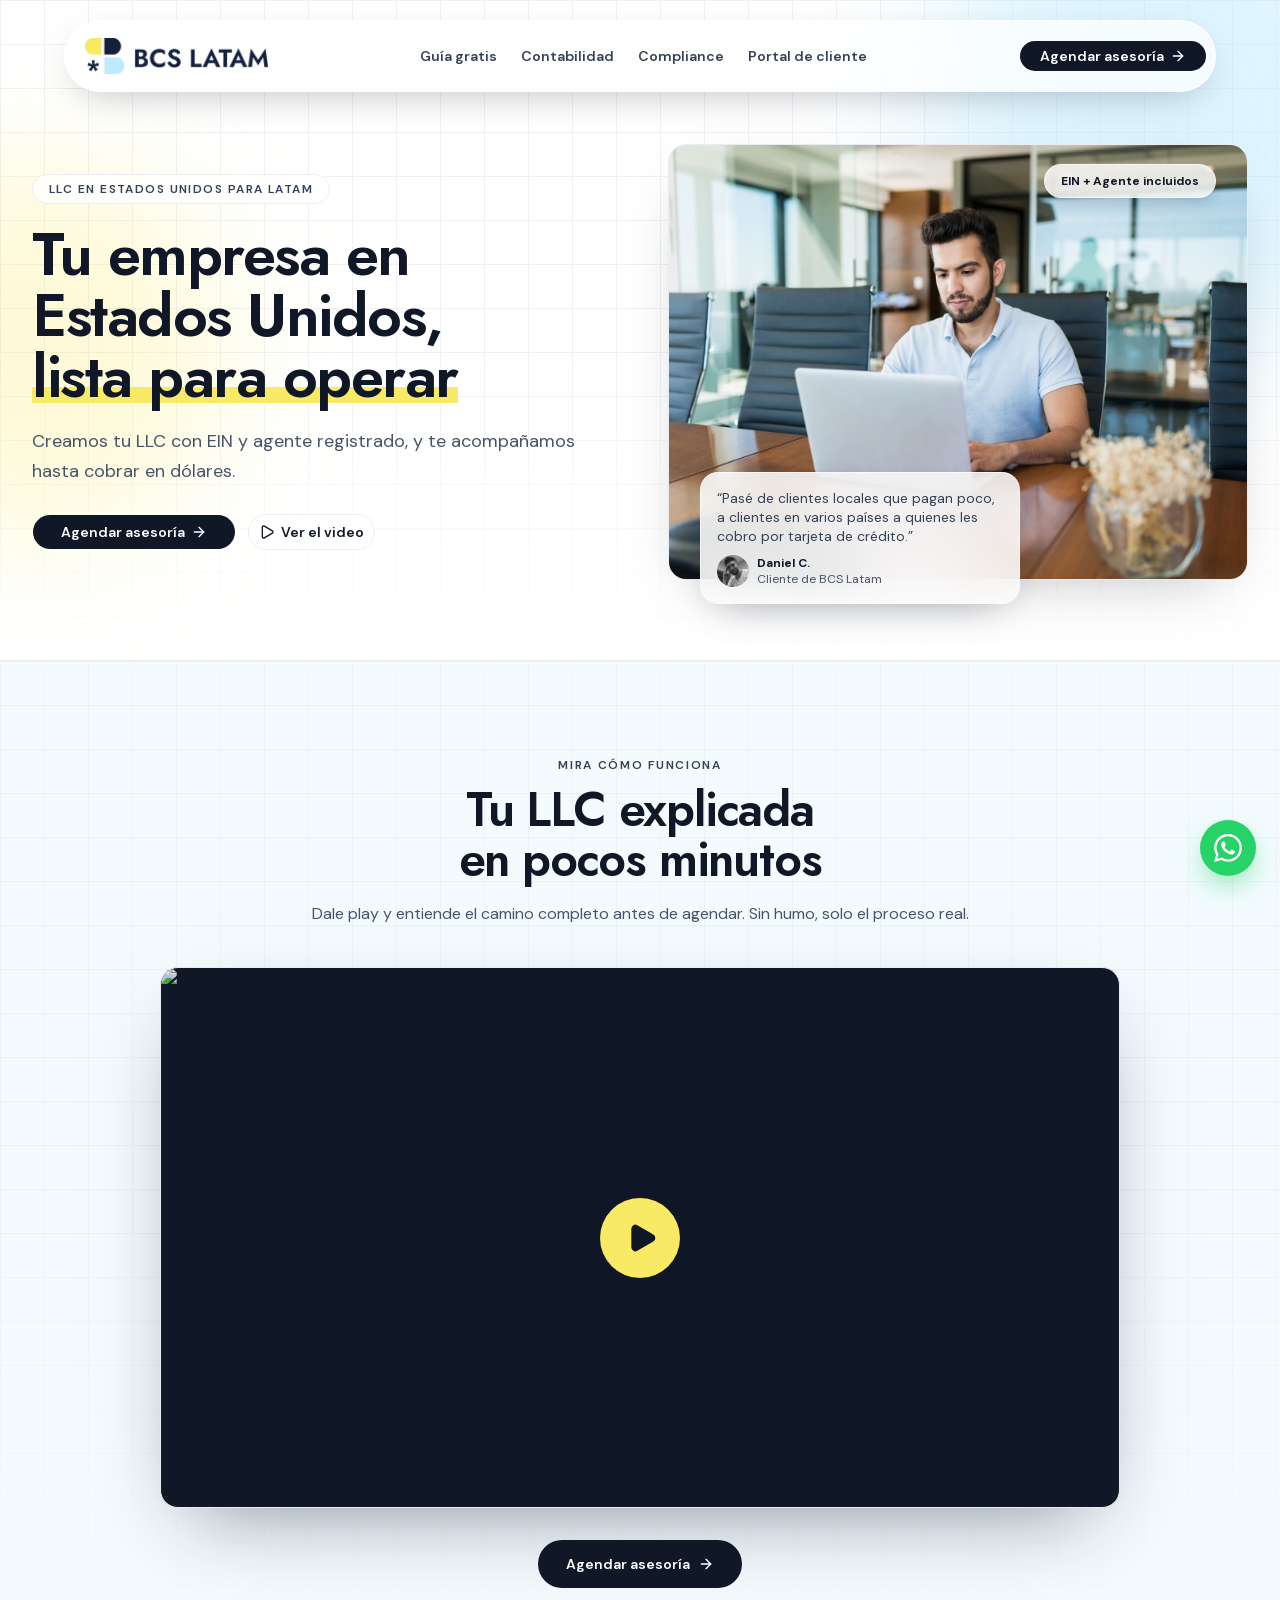
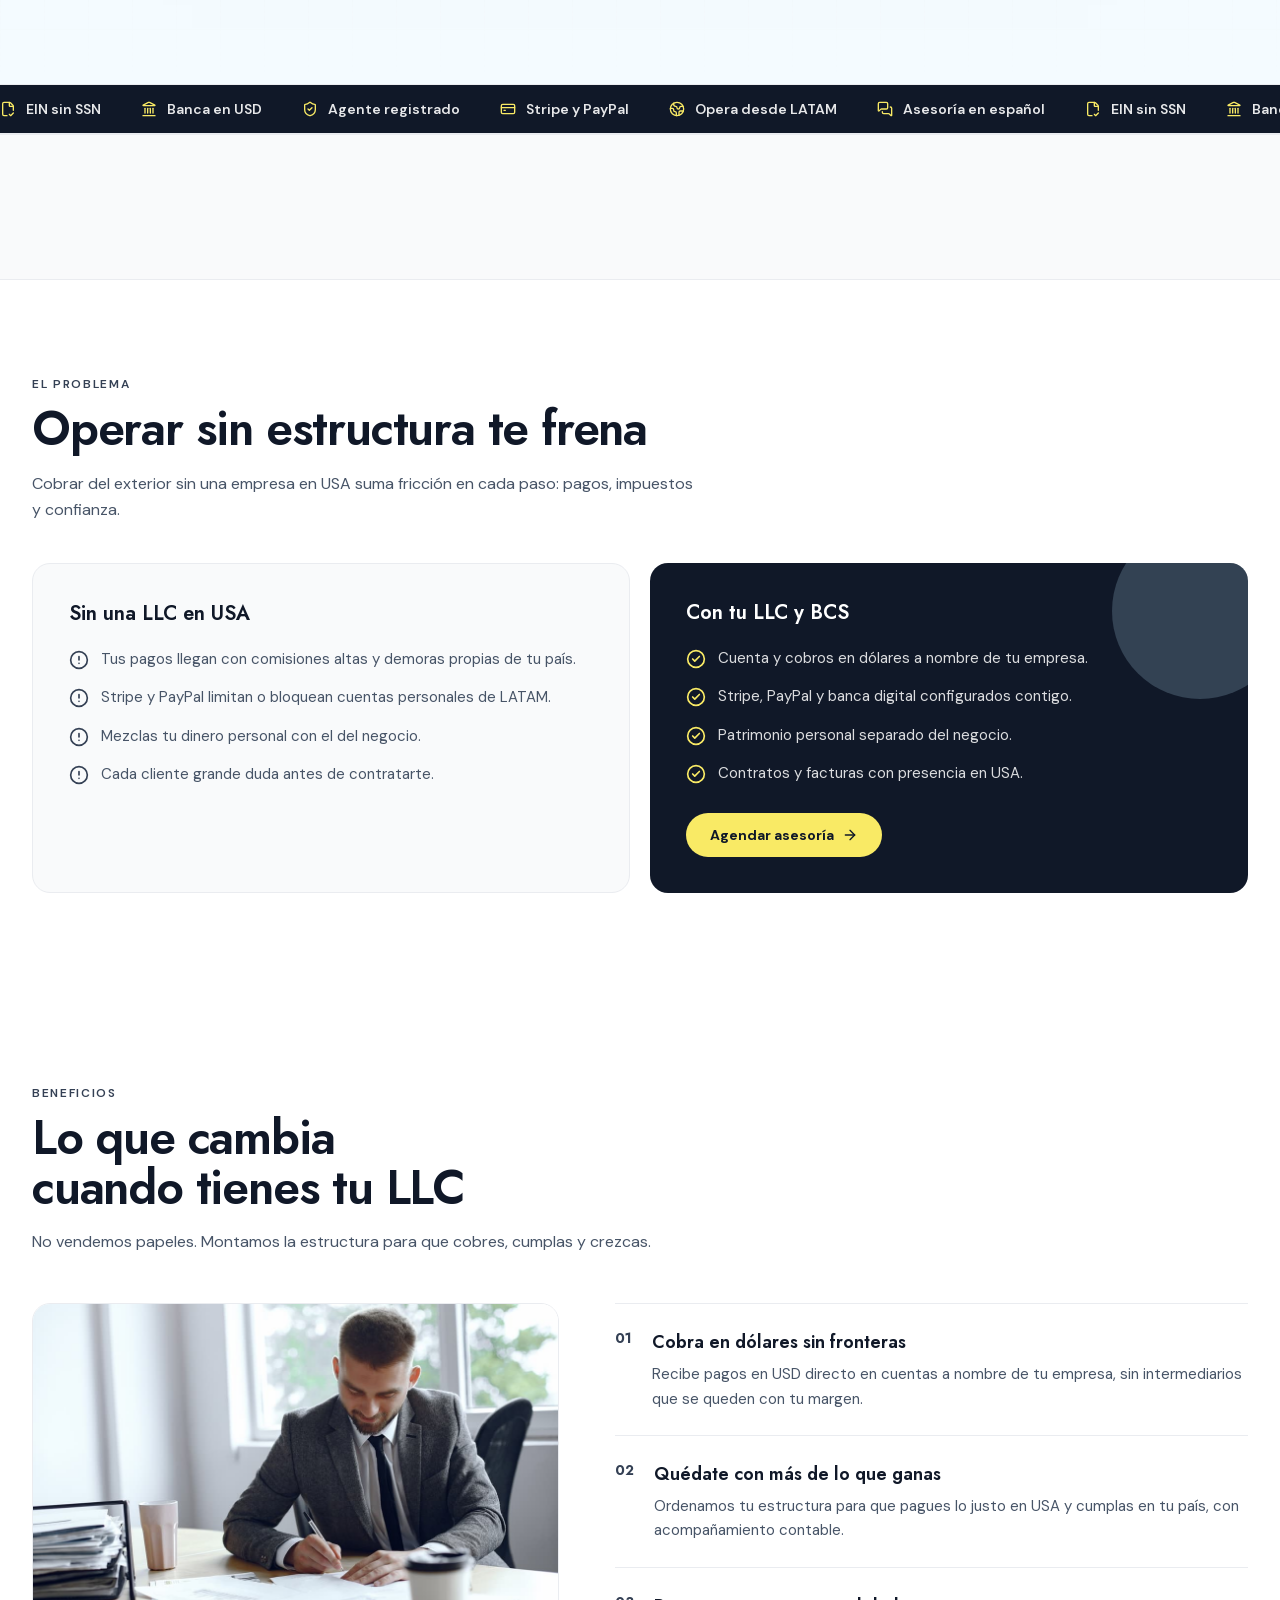
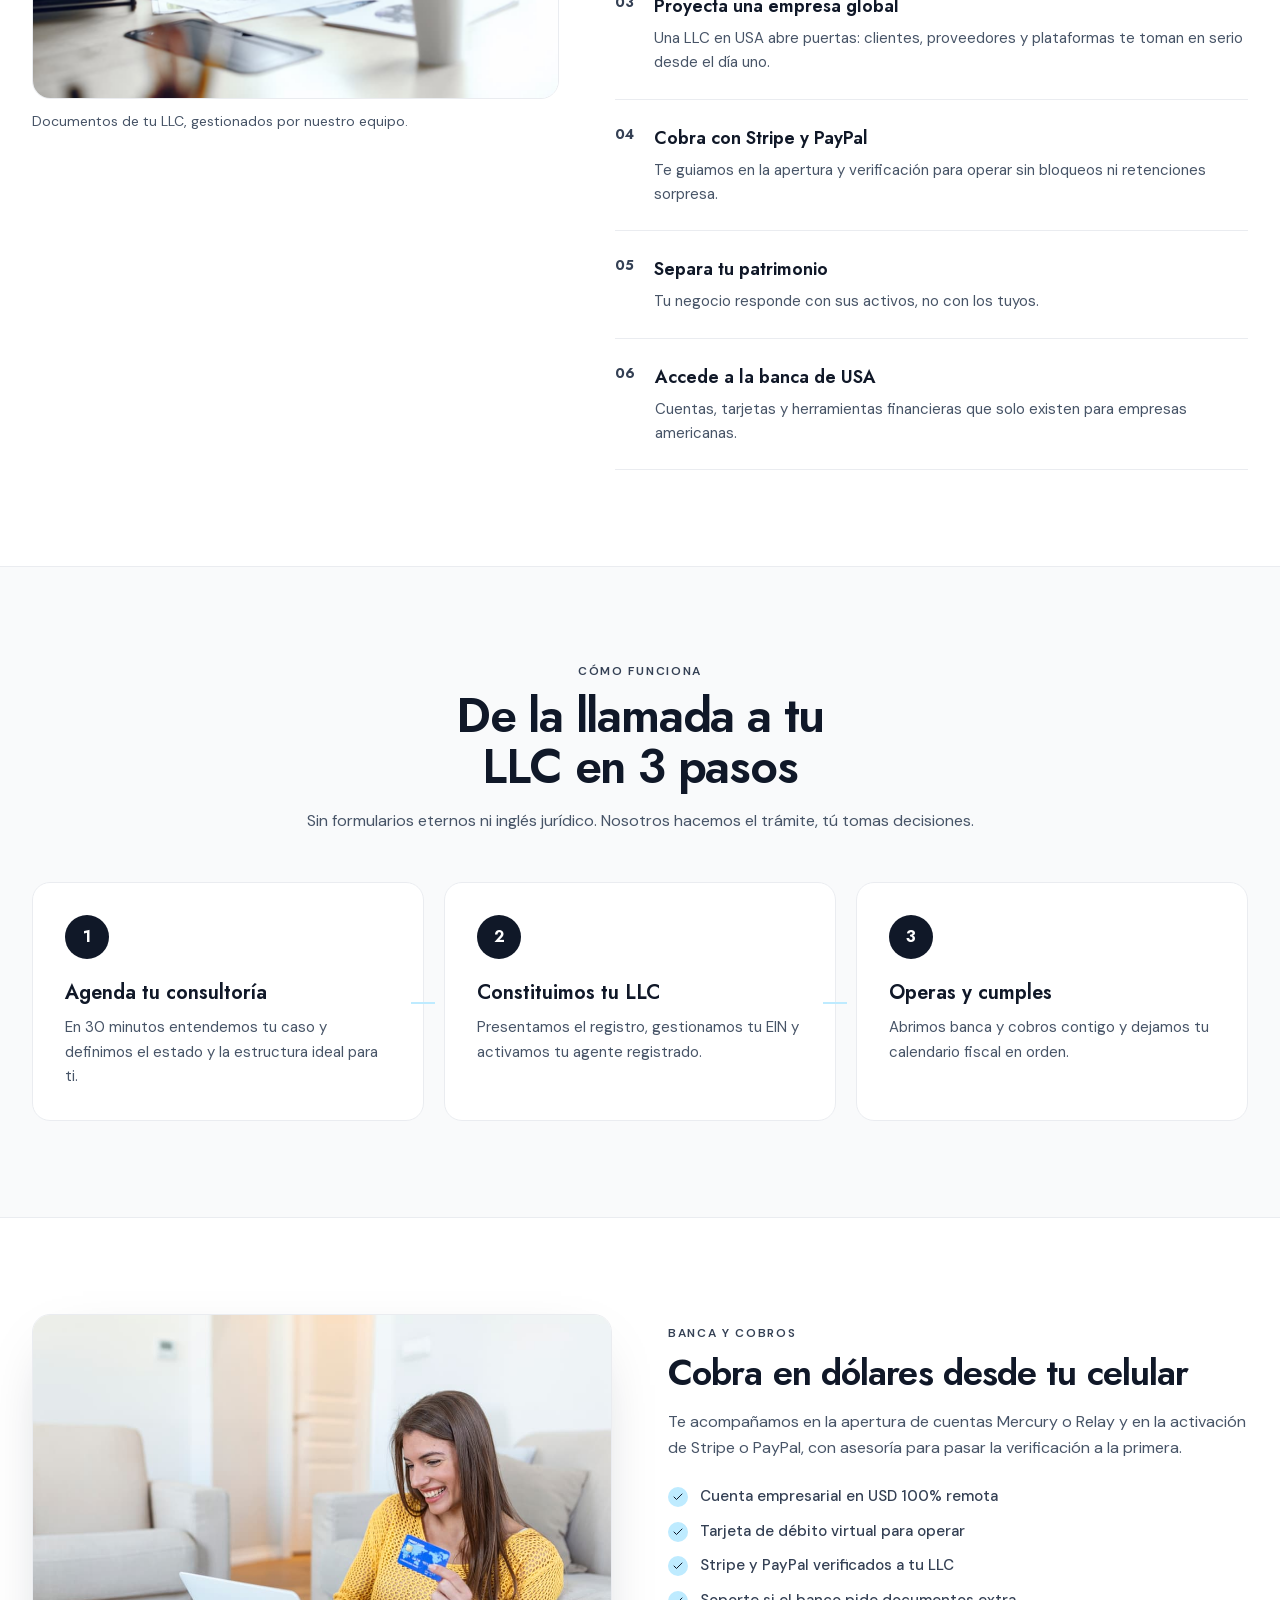
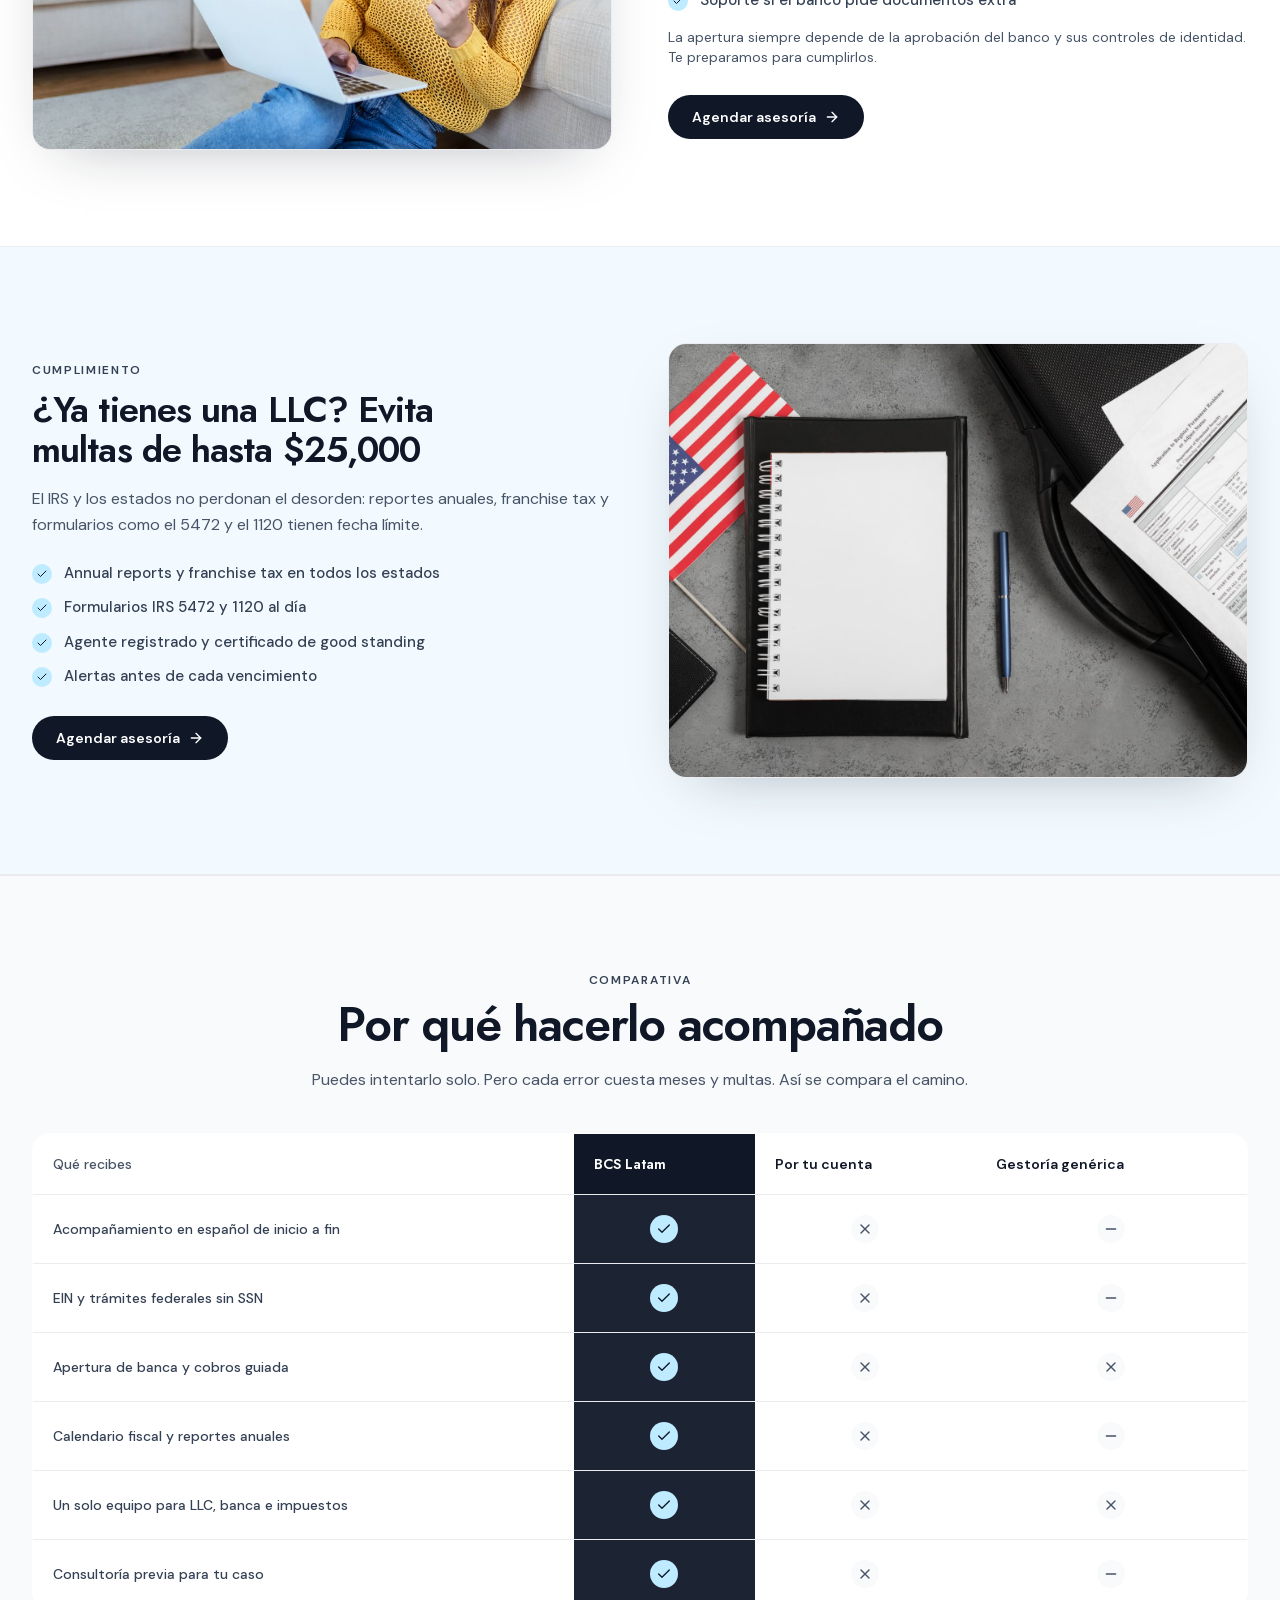
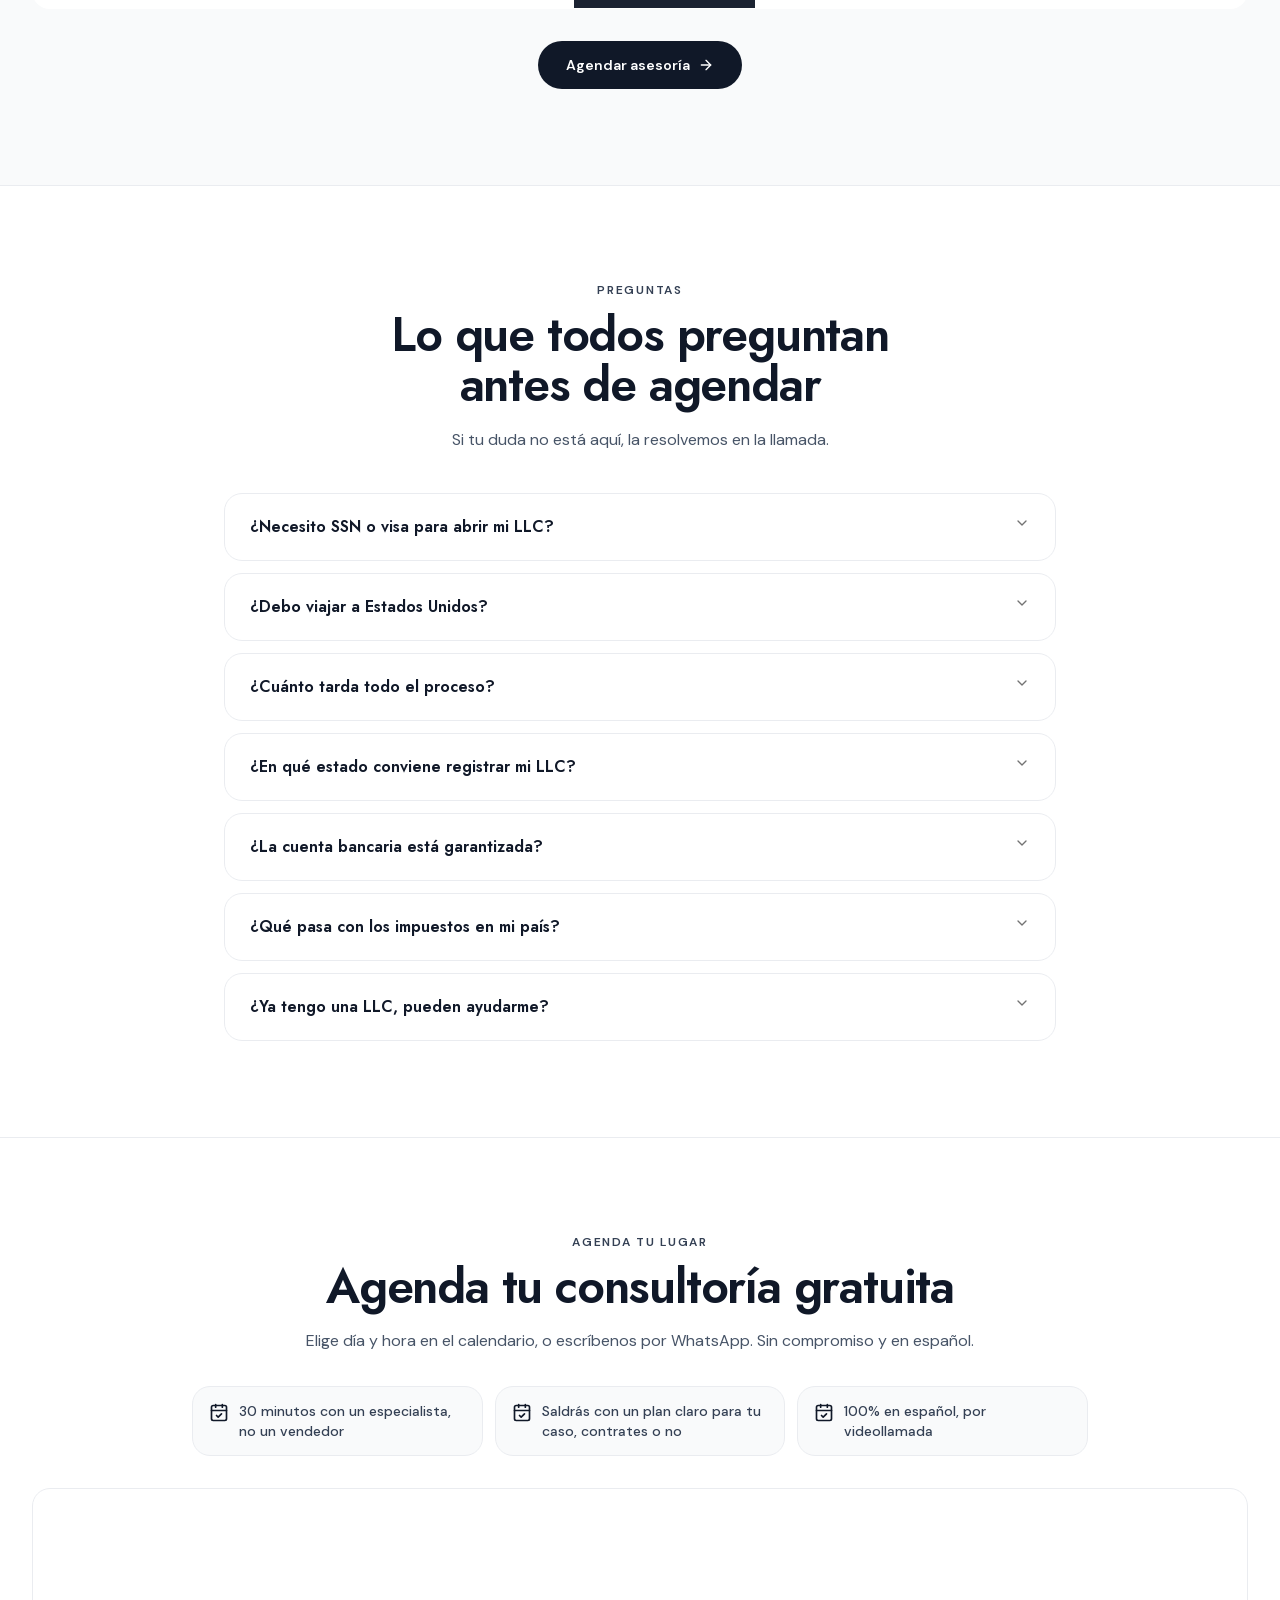
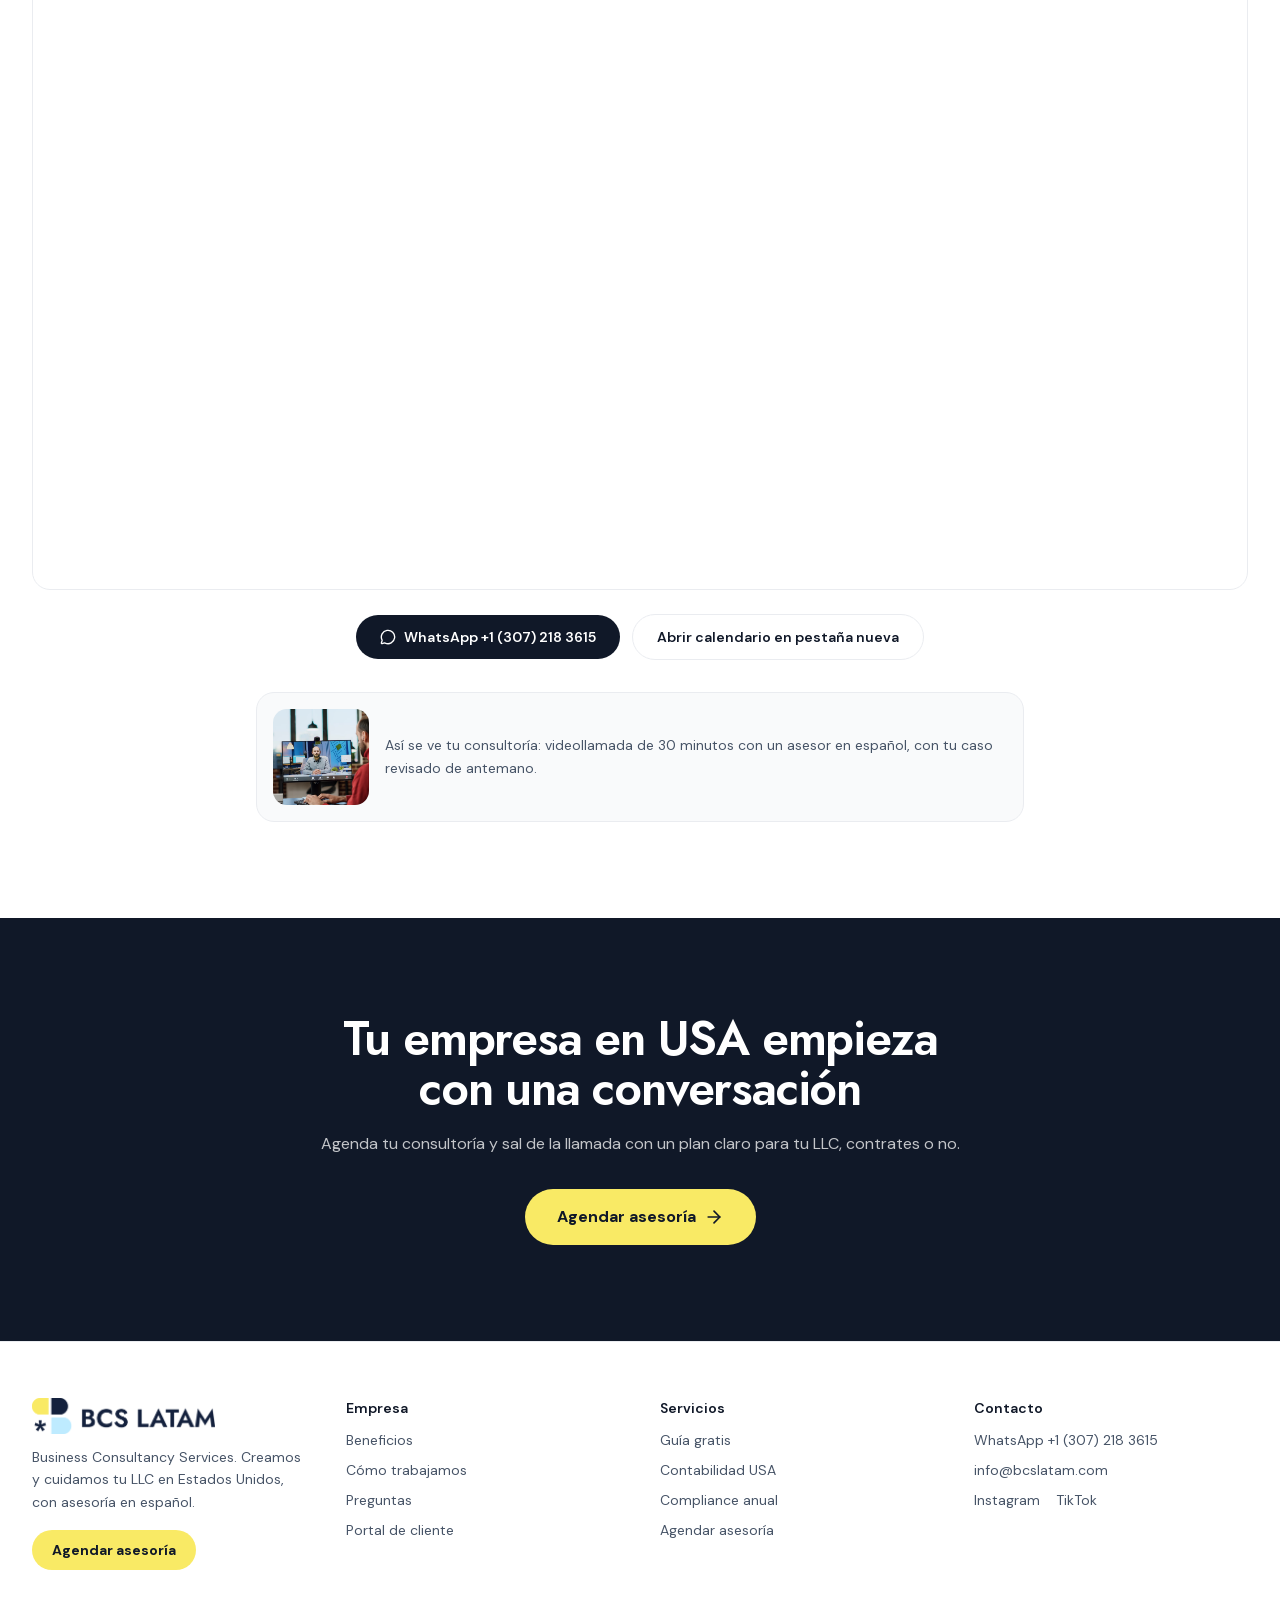
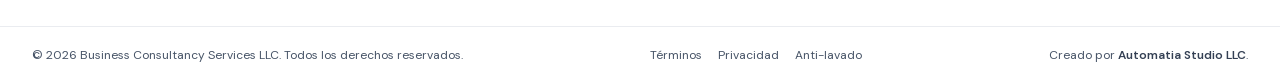
==== index.html @ b24026d4 "Initial commit: bcslatam static export" ====
<!DOCTYPE html><html lang="es" data-scroll-behavior="smooth" class="jost_fabca609-module__LNGdqW__variable dm_sans_cbdc3b57-module__JuT0dG__variable h-full scroll-smooth antialiased"><head><meta charSet="utf-8"/><meta name="viewport" content="width=device-width, initial-scale=1"/><link rel="preload" as="image" href="./images/logo-bcs-latam.png" fetchPriority="high"/><link rel="preload" as="image" href="./images/hero-principal.jpg"/><link rel="stylesheet" href="./_next/static/chunks/253co0rtc8ajt.css" data-precedence="next"/><link rel="preload" as="script" fetchPriority="low" href="./_next/static/chunks/0jvhpaew_uadu.js"/><script src="./_next/static/chunks/19mx3mg6lkumu.js" async=""></script><script src="./_next/static/chunks/1wp_82-220bdp.js" async=""></script><script src="./_next/static/chunks/0erpg4rnzkm4w.js" async=""></script><script src="./_next/static/chunks/turbopack-2m6es10re54j4.js" async=""></script><script src="./_next/static/chunks/0h2qsuyze9ds1.js" async=""></script><script src="./_next/static/chunks/1rd11iav0966-.js" async=""></script><script src="./_next/static/chunks/0voeikp6wxkcf.js" async=""></script><script src="./_next/static/chunks/3g6kw6u7vrmy1.js" async=""></script><script src="./_next/static/chunks/3agincrlsmw29.js" async=""></script><link rel="preload" href="https://www.googletagmanager.com/gtag/js?id=G-PBPMS2BMSN" as="script"/><meta name="next-size-adjust" content=""/><title>Tu LLC en Estados Unidos desde LATAM</title><meta name="description" content="Creamos tu LLC en Estados Unidos con EIN y agente registrado, y te acompañamos hasta cobrar en dólares. Asesoría en español. Agenda tu consultoría."/><meta property="og:title" content="BCS Latam | Tu LLC en Estados Unidos desde LATAM"/><meta property="og:description" content="Creamos tu LLC en Estados Unidos con EIN y agente registrado, y te acompañamos hasta cobrar en dólares. Asesoría en español."/><meta property="og:site_name" content="BCS Latam"/><meta property="og:locale" content="es_ES"/><meta property="og:type" content="website"/><meta name="twitter:card" content="summary"/><meta name="twitter:title" content="BCS Latam | Tu LLC en Estados Unidos desde LATAM"/><meta name="twitter:description" content="Creamos tu LLC en Estados Unidos con EIN y agente registrado, y te acompañamos hasta cobrar en dólares. Asesoría en español."/><link rel="icon" href="./favicon.ico?favicon.1lztotj-ll3r3.ico" sizes="48x48" type="image/x-icon"/><link rel="apple-touch-icon" href="./apple-icon.png?apple-icon.2mn8_-ubdnwzx.png" sizes="180x180" type="image/png"/><script src="./_next/static/chunks/0cz1d0mv5g_q7.js" noModule=""></script></head><body class="flex min-h-full flex-col bg-white font-sans text-body"><div hidden=""><!--$--><!--/$--></div><noscript><img height="1" width="1" style="display:none" src="https://www.facebook.com/tr?id=1901297420501892&amp;ev=PageView&amp;noscript=1" alt=""/></noscript><header class="fixed inset-x-3 top-3 z-50 md:inset-x-6 md:top-5" style="opacity:0;transform:translateY(-16px)"><nav aria-label="Navegación principal" class="mx-auto flex h-16 max-w-6xl items-center justify-between gap-3 rounded-full border border-white/60 bg-white/70 pr-2 pl-4 shadow-[0_12px_40px_-16px_rgba(16,24,40,0.35)] backdrop-blur-xl md:h-[72px] md:pl-5"><a class="flex shrink-0 items-center" aria-label="BCS Latam, inicio" href="#inicio"><img alt="BCS Latam" fetchPriority="high" loading="eager" width="360" height="80" decoding="async" data-nimg="1" class="h-6 w-auto md:h-9" style="color:transparent" src="./images/logo-bcs-latam.png"/></a><div class="hidden items-center gap-6 lg:flex"><a class="text-sm font-semibold text-deep transition-colors hover:text-ink" href="./guia/">Guía gratis</a><a class="text-sm font-semibold text-deep transition-colors hover:text-ink" href="./contabilidad/">Contabilidad</a><a class="text-sm font-semibold text-deep transition-colors hover:text-ink" href="./compliance/">Compliance</a><a href="https://portal.bcslatam.com" target="_blank" rel="noreferrer" class="text-sm font-semibold text-deep transition-colors hover:text-ink">Portal de cliente</a></div><div class="flex items-center gap-2"><a data-slot="button" data-variant="default" data-size="default" class="group/button inline-flex shrink-0 items-center justify-center border border-transparent bg-clip-padding whitespace-nowrap transition-all outline-none select-none focus-visible:border-ring focus-visible:ring-3 focus-visible:ring-ring/50 active:not-aria-[haspopup]:translate-y-px disabled:pointer-events-none disabled:opacity-50 aria-invalid:border-destructive aria-invalid:ring-3 aria-invalid:ring-destructive/20 dark:aria-invalid:border-destructive/50 dark:aria-invalid:ring-destructive/40 [&amp;_svg]:pointer-events-none [&amp;_svg]:shrink-0 [&amp;_svg:not([class*=&#x27;size-&#x27;])]:size-4 h-8 gap-1.5 has-data-[icon=inline-end]:pr-2 has-data-[icon=inline-start]:pl-2 rounded-full bg-ink px-4 text-[13px] font-semibold text-white hover:bg-ink/90 active:scale-[0.97] md:px-5 md:text-sm" href="#agendar">Agendar asesoría<svg xmlns="http://www.w3.org/2000/svg" width="24" height="24" viewBox="0 0 24 24" fill="none" stroke="currentColor" stroke-width="2" stroke-linecap="round" stroke-linejoin="round" class="lucide lucide-arrow-right size-4" aria-hidden="true"><path d="M5 12h14"></path><path d="m12 5 7 7-7 7"></path></svg></a><button data-slot="sheet-trigger" data-variant="outline" data-size="icon" class="group/button inline-flex shrink-0 items-center justify-center border bg-clip-padding text-sm font-medium whitespace-nowrap transition-all outline-none select-none focus-visible:border-ring focus-visible:ring-3 focus-visible:ring-ring/50 active:not-aria-[haspopup]:translate-y-px disabled:pointer-events-none disabled:opacity-50 aria-invalid:border-destructive aria-invalid:ring-3 aria-invalid:ring-destructive/20 dark:aria-invalid:border-destructive/50 dark:aria-invalid:ring-destructive/40 [&amp;_svg]:pointer-events-none [&amp;_svg]:shrink-0 [&amp;_svg:not([class*=&#x27;size-&#x27;])]:size-4 hover:bg-muted hover:text-foreground aria-expanded:bg-muted aria-expanded:text-foreground dark:border-input dark:bg-input/30 dark:hover:bg-input/50 size-8 rounded-full border-hairline bg-white/80 lg:hidden" aria-label="Abrir menú" type="button" aria-haspopup="dialog" aria-expanded="false" data-state="closed"><svg xmlns="http://www.w3.org/2000/svg" width="24" height="24" viewBox="0 0 24 24" fill="none" stroke="currentColor" stroke-width="2" stroke-linecap="round" stroke-linejoin="round" class="lucide lucide-menu size-5" aria-hidden="true"><path d="M4 5h16"></path><path d="M4 12h16"></path><path d="M4 19h16"></path></svg></button></div></nav></header><main><section id="inicio" class="relative overflow-hidden bg-white"><div aria-hidden="true" class="bg-grid mask-fade-y absolute inset-0 opacity-70"></div><div aria-hidden="true" class="absolute -top-32 right-[-10%] size-[480px] rounded-full bg-mist/50 blur-3xl"></div><div aria-hidden="true" class="absolute top-40 left-[-12%] size-[380px] rounded-full bg-sun/25 blur-3xl"></div><div class="relative mx-auto grid max-w-7xl items-center gap-10 px-4 pt-28 pb-14 md:px-8 md:pt-36 md:pb-20 lg:grid-cols-2 lg:gap-14"><div><div style="opacity:0;transform:translateY(24px)"><p class="inline-flex items-center rounded-full border border-hairline bg-white/80 px-4 py-1.5 text-xs font-semibold tracking-[0.12em] text-deep uppercase backdrop-blur">LLC en Estados Unidos para LATAM</p></div><div style="opacity:0;transform:translateY(24px)"><h1 class="mt-5 font-display text-4xl leading-[1.02] font-semibold tracking-tight text-balance text-ink md:text-6xl">Tu empresa en Estados Unidos,<!-- --> <span class="relative inline-block"><span class="relative z-10">lista para operar</span><span aria-hidden="true" class="absolute inset-x-0 bottom-1 z-0 h-3 bg-sun md:h-4"></span></span></h1></div><div style="opacity:0;transform:translateY(24px)"><p class="mt-5 max-w-[52ch] text-lg leading-relaxed text-body">Creamos tu LLC con EIN y agente registrado, y te acompañamos hasta cobrar en dólares.</p></div><div style="opacity:0;transform:translateY(24px)"><div class="mt-7 flex flex-wrap items-center gap-3"><a data-slot="button" data-variant="default" data-size="lg" class="group/button inline-flex shrink-0 items-center justify-center border border-transparent bg-clip-padding text-sm whitespace-nowrap transition-all outline-none select-none focus-visible:border-ring focus-visible:ring-3 focus-visible:ring-ring/50 active:not-aria-[haspopup]:translate-y-px disabled:pointer-events-none disabled:opacity-50 aria-invalid:border-destructive aria-invalid:ring-3 aria-invalid:ring-destructive/20 dark:aria-invalid:border-destructive/50 dark:aria-invalid:ring-destructive/40 [&amp;_svg]:pointer-events-none [&amp;_svg]:shrink-0 [&amp;_svg:not([class*=&#x27;size-&#x27;])]:size-4 h-9 gap-1.5 has-data-[icon=inline-end]:pr-2 has-data-[icon=inline-start]:pl-2 rounded-full bg-ink px-7 font-semibold text-white hover:bg-ink/90 active:scale-[0.97]" href="#agendar">Agendar asesoría<svg xmlns="http://www.w3.org/2000/svg" width="24" height="24" viewBox="0 0 24 24" fill="none" stroke="currentColor" stroke-width="2" stroke-linecap="round" stroke-linejoin="round" class="lucide lucide-arrow-right size-4" aria-hidden="true"><path d="M5 12h14"></path><path d="m12 5 7 7-7 7"></path></svg></a><a data-slot="button" data-variant="outline" data-size="lg" class="group/button inline-flex shrink-0 items-center justify-center border bg-clip-padding text-sm whitespace-nowrap transition-all outline-none select-none focus-visible:border-ring focus-visible:ring-3 focus-visible:ring-ring/50 active:not-aria-[haspopup]:translate-y-px disabled:pointer-events-none disabled:opacity-50 aria-invalid:border-destructive aria-invalid:ring-3 aria-invalid:ring-destructive/20 dark:aria-invalid:border-destructive/50 dark:aria-invalid:ring-destructive/40 [&amp;_svg]:pointer-events-none [&amp;_svg]:shrink-0 [&amp;_svg:not([class*=&#x27;size-&#x27;])]:size-4 hover:bg-muted hover:text-foreground aria-expanded:bg-muted aria-expanded:text-foreground dark:border-input dark:bg-input/30 dark:hover:bg-input/50 h-9 gap-1.5 px-2.5 has-data-[icon=inline-end]:pr-2 has-data-[icon=inline-start]:pl-2 rounded-full border-hairline bg-white/80 font-semibold text-ink backdrop-blur active:scale-[0.97]" href="#video"><svg xmlns="http://www.w3.org/2000/svg" width="24" height="24" viewBox="0 0 24 24" fill="none" stroke="currentColor" stroke-width="2" stroke-linecap="round" stroke-linejoin="round" class="lucide lucide-play size-4" aria-hidden="true"><path d="M5 5a2 2 0 0 1 3.008-1.728l11.997 6.998a2 2 0 0 1 .003 3.458l-12 7A2 2 0 0 1 5 19z"></path></svg>Ver el video</a></div></div></div><div class="relative" style="opacity:0;transform:translateY(24px)"><div class="overflow-hidden rounded-2xl border border-hairline bg-white shadow-[0_20px_60px_-30px_rgba(16,24,40,0.35)]"><img alt="Emprendedor latino trabajando en su laptop en una oficina moderna" width="1600" height="1067" decoding="async" data-nimg="1" class="aspect-[4/3] w-full object-cover" style="color:transparent" src="./images/hero-principal.jpg"/></div><div class="animate-float absolute top-5 right-4 md:right-8"><p class="rounded-full border border-white/60 bg-white/80 px-4 py-2 text-xs font-bold text-ink shadow-lg backdrop-blur-xl">EIN + Agente incluidos</p></div><div class="animate-float-slow absolute -bottom-6 left-4 max-w-xs md:left-8"><figure class="rounded-2xl border border-white/60 bg-white/85 p-4 shadow-[0_16px_40px_-20px_rgba(16,24,40,0.4)] backdrop-blur-xl"><blockquote class="text-sm leading-snug text-deep">“<!-- -->Pasé de clientes locales que pagan poco, a clientes en varios países a quienes les cobro por tarjeta de crédito.<!-- -->”</blockquote><figcaption class="mt-2 flex items-center gap-2"><img alt="Foto de Daniel C." loading="lazy" width="64" height="64" decoding="async" data-nimg="1" class="size-8 rounded-full object-cover" style="color:transparent" src="./images/avatar-daniel.jpg"/><span class="text-xs"><span class="block font-bold text-ink">Daniel C.</span><span class="block text-body">Cliente de BCS Latam</span></span></figcaption></figure></div></div></div></section><section id="video" class="relative scroll-mt-24 overflow-hidden border-y border-hairline bg-tint/50"><div aria-hidden="true" class="bg-grid mask-fade-y absolute inset-0 opacity-60"></div><div class="relative mx-auto max-w-5xl px-4 py-16 md:px-8 md:py-24"><div class="max-w-2xl mx-auto text-center" style="opacity:0;transform:translateY(24px)"><p class="text-xs font-semibold tracking-[0.14em] uppercase text-deep">Mira cómo funciona</p><h2 class="mt-3 font-display text-3xl font-semibold tracking-tight text-balance md:text-5xl md:leading-[1.05] text-ink">Tu LLC explicada en pocos minutos</h2><p class="mt-4 max-w-[65ch] text-base leading-relaxed text-body">Dale play y entiende el camino completo antes de agendar. Sin humo, solo el proceso real.</p></div><div class="mt-10" style="opacity:0;transform:translateY(24px)"><div class="relative overflow-hidden rounded-2xl border border-hairline bg-ink shadow-[0_32px_80px_-32px_rgba(16,24,40,0.5)]"><button type="button" class="group relative block w-full cursor-pointer" aria-label="Reproducir video explicativo"><img alt="Miniatura del video explicativo de BCS Latam" loading="lazy" width="1280" height="720" decoding="async" data-nimg="1" class="aspect-video w-full object-cover opacity-90 transition-opacity duration-300 group-hover:opacity-75" style="color:transparent" src="https://i.ytimg.com/vi/yuKmG69zcdY/maxresdefault.jpg"/><span class="absolute inset-0 flex items-center justify-center"><span class="flex size-20 items-center justify-center rounded-full bg-sun shadow-[0_16px_40px_-12px_rgba(16,24,40,0.6)] transition-transform duration-300 group-hover:scale-110 group-active:scale-95"><svg xmlns="http://www.w3.org/2000/svg" width="24" height="24" viewBox="0 0 24 24" fill="none" stroke="currentColor" stroke-width="2" stroke-linecap="round" stroke-linejoin="round" class="lucide lucide-play ml-1 size-8 fill-ink text-ink" aria-hidden="true"><path d="M5 5a2 2 0 0 1 3.008-1.728l11.997 6.998a2 2 0 0 1 .003 3.458l-12 7A2 2 0 0 1 5 19z"></path></svg></span></span></button></div></div><div class="mt-8 text-center" style="opacity:0;transform:translateY(24px)"><a class="inline-flex items-center gap-2 rounded-full bg-ink px-7 py-3.5 text-sm font-semibold text-white transition-transform hover:-translate-y-0.5 active:scale-[0.97]" href="#agendar">Agendar asesoría<svg xmlns="http://www.w3.org/2000/svg" width="24" height="24" viewBox="0 0 24 24" fill="none" stroke="currentColor" stroke-width="2" stroke-linecap="round" stroke-linejoin="round" class="lucide lucide-arrow-right size-4" aria-hidden="true"><path d="M5 12h14"></path><path d="m12 5 7 7-7 7"></path></svg></a></div></div></section><div aria-hidden="true" class="overflow-hidden border-b border-hairline bg-ink py-3.5"><div class="animate-marquee flex w-max items-center gap-10 pr-10"><span class="flex items-center gap-2.5 text-sm font-semibold whitespace-nowrap text-white/90"><svg xmlns="http://www.w3.org/2000/svg" width="24" height="24" viewBox="0 0 24 24" fill="none" stroke="currentColor" stroke-width="2" stroke-linecap="round" stroke-linejoin="round" class="lucide lucide-file-check-corner lucide-file-check-2 size-4 text-sun" aria-hidden="true"><path d="M10.5 22H6a2 2 0 0 1-2-2V4a2 2 0 0 1 2-2h8a2.4 2.4 0 0 1 1.706.706l3.588 3.588A2.4 2.4 0 0 1 20 8v6"></path><path d="M14 2v5a1 1 0 0 0 1 1h5"></path><path d="m14 20 2 2 4-4"></path></svg>EIN sin SSN</span><span class="flex items-center gap-2.5 text-sm font-semibold whitespace-nowrap text-white/90"><svg xmlns="http://www.w3.org/2000/svg" width="24" height="24" viewBox="0 0 24 24" fill="none" stroke="currentColor" stroke-width="2" stroke-linecap="round" stroke-linejoin="round" class="lucide lucide-landmark size-4 text-sun" aria-hidden="true"><path d="M10 18v-7"></path><path d="M11.119 2.205a2 2 0 0 1 1.762 0l7.84 3.846A.5.5 0 0 1 20.5 7h-17a.5.5 0 0 1-.22-.949z"></path><path d="M14 18v-7"></path><path d="M18 18v-7"></path><path d="M3 22h18"></path><path d="M6 18v-7"></path></svg>Banca en USD</span><span class="flex items-center gap-2.5 text-sm font-semibold whitespace-nowrap text-white/90"><svg xmlns="http://www.w3.org/2000/svg" width="24" height="24" viewBox="0 0 24 24" fill="none" stroke="currentColor" stroke-width="2" stroke-linecap="round" stroke-linejoin="round" class="lucide lucide-shield-check size-4 text-sun" aria-hidden="true"><path d="M20 13c0 5-3.5 7.5-7.66 8.95a1 1 0 0 1-.67-.01C7.5 20.5 4 18 4 13V6a1 1 0 0 1 1-1c2 0 4.5-1.2 6.24-2.72a1.17 1.17 0 0 1 1.52 0C14.51 3.81 17 5 19 5a1 1 0 0 1 1 1z"></path><path d="m9 12 2 2 4-4"></path></svg>Agente registrado</span><span class="flex items-center gap-2.5 text-sm font-semibold whitespace-nowrap text-white/90"><svg xmlns="http://www.w3.org/2000/svg" width="24" height="24" viewBox="0 0 24 24" fill="none" stroke="currentColor" stroke-width="2" stroke-linecap="round" stroke-linejoin="round" class="lucide lucide-credit-card size-4 text-sun" aria-hidden="true"><rect width="20" height="14" x="2" y="5" rx="2"></rect><line x1="2" x2="22" y1="10" y2="10"></line><path d="M6 14h2"></path></svg>Stripe y PayPal</span><span class="flex items-center gap-2.5 text-sm font-semibold whitespace-nowrap text-white/90"><svg xmlns="http://www.w3.org/2000/svg" width="24" height="24" viewBox="0 0 24 24" fill="none" stroke="currentColor" stroke-width="2" stroke-linecap="round" stroke-linejoin="round" class="lucide lucide-earth lucide-globe-2 size-4 text-sun" aria-hidden="true"><path d="M21.54 15H17a2 2 0 0 0-2 2v4.54"></path><path d="M7 3.34V5a3 3 0 0 0 3 3a2 2 0 0 1 2 2c0 1.1.9 2 2 2a2 2 0 0 0 2-2c0-1.1.9-2 2-2h3.17"></path><path d="M11 21.95V18a2 2 0 0 0-2-2a2 2 0 0 1-2-2v-1a2 2 0 0 0-2-2H2.05"></path><circle cx="12" cy="12" r="10"></circle></svg>Opera desde LATAM</span><span class="flex items-center gap-2.5 text-sm font-semibold whitespace-nowrap text-white/90"><svg xmlns="http://www.w3.org/2000/svg" width="24" height="24" viewBox="0 0 24 24" fill="none" stroke="currentColor" stroke-width="2" stroke-linecap="round" stroke-linejoin="round" class="lucide lucide-messages-square size-4 text-sun" aria-hidden="true"><path d="M16 10a2 2 0 0 1-2 2H6.828a2 2 0 0 0-1.414.586l-2.202 2.202A.71.71 0 0 1 2 14.286V4a2 2 0 0 1 2-2h10a2 2 0 0 1 2 2z"></path><path d="M20 9a2 2 0 0 1 2 2v10.286a.71.71 0 0 1-1.212.502l-2.202-2.202A2 2 0 0 0 17.172 19H10a2 2 0 0 1-2-2v-1"></path></svg>Asesoría en español</span><span class="flex items-center gap-2.5 text-sm font-semibold whitespace-nowrap text-white/90"><svg xmlns="http://www.w3.org/2000/svg" width="24" height="24" viewBox="0 0 24 24" fill="none" stroke="currentColor" stroke-width="2" stroke-linecap="round" stroke-linejoin="round" class="lucide lucide-file-check-corner lucide-file-check-2 size-4 text-sun" aria-hidden="true"><path d="M10.5 22H6a2 2 0 0 1-2-2V4a2 2 0 0 1 2-2h8a2.4 2.4 0 0 1 1.706.706l3.588 3.588A2.4 2.4 0 0 1 20 8v6"></path><path d="M14 2v5a1 1 0 0 0 1 1h5"></path><path d="m14 20 2 2 4-4"></path></svg>EIN sin SSN</span><span class="flex items-center gap-2.5 text-sm font-semibold whitespace-nowrap text-white/90"><svg xmlns="http://www.w3.org/2000/svg" width="24" height="24" viewBox="0 0 24 24" fill="none" stroke="currentColor" stroke-width="2" stroke-linecap="round" stroke-linejoin="round" class="lucide lucide-landmark size-4 text-sun" aria-hidden="true"><path d="M10 18v-7"></path><path d="M11.119 2.205a2 2 0 0 1 1.762 0l7.84 3.846A.5.5 0 0 1 20.5 7h-17a.5.5 0 0 1-.22-.949z"></path><path d="M14 18v-7"></path><path d="M18 18v-7"></path><path d="M3 22h18"></path><path d="M6 18v-7"></path></svg>Banca en USD</span><span class="flex items-center gap-2.5 text-sm font-semibold whitespace-nowrap text-white/90"><svg xmlns="http://www.w3.org/2000/svg" width="24" height="24" viewBox="0 0 24 24" fill="none" stroke="currentColor" stroke-width="2" stroke-linecap="round" stroke-linejoin="round" class="lucide lucide-shield-check size-4 text-sun" aria-hidden="true"><path d="M20 13c0 5-3.5 7.5-7.66 8.95a1 1 0 0 1-.67-.01C7.5 20.5 4 18 4 13V6a1 1 0 0 1 1-1c2 0 4.5-1.2 6.24-2.72a1.17 1.17 0 0 1 1.52 0C14.51 3.81 17 5 19 5a1 1 0 0 1 1 1z"></path><path d="m9 12 2 2 4-4"></path></svg>Agente registrado</span><span class="flex items-center gap-2.5 text-sm font-semibold whitespace-nowrap text-white/90"><svg xmlns="http://www.w3.org/2000/svg" width="24" height="24" viewBox="0 0 24 24" fill="none" stroke="currentColor" stroke-width="2" stroke-linecap="round" stroke-linejoin="round" class="lucide lucide-credit-card size-4 text-sun" aria-hidden="true"><rect width="20" height="14" x="2" y="5" rx="2"></rect><line x1="2" x2="22" y1="10" y2="10"></line><path d="M6 14h2"></path></svg>Stripe y PayPal</span><span class="flex items-center gap-2.5 text-sm font-semibold whitespace-nowrap text-white/90"><svg xmlns="http://www.w3.org/2000/svg" width="24" height="24" viewBox="0 0 24 24" fill="none" stroke="currentColor" stroke-width="2" stroke-linecap="round" stroke-linejoin="round" class="lucide lucide-earth lucide-globe-2 size-4 text-sun" aria-hidden="true"><path d="M21.54 15H17a2 2 0 0 0-2 2v4.54"></path><path d="M7 3.34V5a3 3 0 0 0 3 3a2 2 0 0 1 2 2c0 1.1.9 2 2 2a2 2 0 0 0 2-2c0-1.1.9-2 2-2h3.17"></path><path d="M11 21.95V18a2 2 0 0 0-2-2a2 2 0 0 1-2-2v-1a2 2 0 0 0-2-2H2.05"></path><circle cx="12" cy="12" r="10"></circle></svg>Opera desde LATAM</span><span class="flex items-center gap-2.5 text-sm font-semibold whitespace-nowrap text-white/90"><svg xmlns="http://www.w3.org/2000/svg" width="24" height="24" viewBox="0 0 24 24" fill="none" stroke="currentColor" stroke-width="2" stroke-linecap="round" stroke-linejoin="round" class="lucide lucide-messages-square size-4 text-sun" aria-hidden="true"><path d="M16 10a2 2 0 0 1-2 2H6.828a2 2 0 0 0-1.414.586l-2.202 2.202A.71.71 0 0 1 2 14.286V4a2 2 0 0 1 2-2h10a2 2 0 0 1 2 2z"></path><path d="M20 9a2 2 0 0 1 2 2v10.286a.71.71 0 0 1-1.212.502l-2.202-2.202A2 2 0 0 0 17.172 19H10a2 2 0 0 1-2-2v-1"></path></svg>Asesoría en español</span></div></div><section aria-label="Datos de BCS Latam" class="border-y border-hairline bg-soft"><dl class="mx-auto grid max-w-7xl grid-cols-2 gap-6 px-4 py-10 md:grid-cols-4 md:px-8"><div style="opacity:0;transform:translateY(24px)"><div class="text-center md:text-left"><dt class="mt-1 block text-sm text-body">Viajes necesarios</dt><dd class="font-display text-3xl font-semibold tracking-tight text-ink md:text-4xl"><span>0</span></dd></div></div><div style="opacity:0;transform:translateY(24px)"><div class="text-center md:text-left"><dt class="mt-1 block text-sm text-body">Estados donde registramos</dt><dd class="font-display text-3xl font-semibold tracking-tight text-ink md:text-4xl"><span>0</span></dd></div></div><div style="opacity:0;transform:translateY(24px)"><div class="text-center md:text-left"><dt class="mt-1 block text-sm text-body">Asesoría en español</dt><dd class="font-display text-3xl font-semibold tracking-tight text-ink md:text-4xl"><span>0%</span></dd></div></div><div style="opacity:0;transform:translateY(24px)"><div class="text-center md:text-left"><dt class="mt-1 block text-sm text-body">Tu primera consultoría</dt><dd class="font-display text-3xl font-semibold tracking-tight text-ink md:text-4xl"><span>0 min</span></dd></div></div></dl></section><section class="bg-white"><div class="mx-auto max-w-7xl px-4 py-16 md:px-8 md:py-24"><div class="max-w-2xl" style="opacity:0;transform:translateY(24px)"><p class="text-xs font-semibold tracking-[0.14em] uppercase text-deep">El problema</p><h2 class="mt-3 font-display text-3xl font-semibold tracking-tight text-balance md:text-5xl md:leading-[1.05] text-ink">Operar sin estructura te frena</h2><p class="mt-4 max-w-[65ch] text-base leading-relaxed text-body">Cobrar del exterior sin una empresa en USA suma fricción en cada paso: pagos, impuestos y confianza.</p></div><div class="mt-10 grid gap-5 md:grid-cols-2"><div style="opacity:0;transform:translateY(24px)"><div class="h-full rounded-2xl border border-hairline bg-soft p-7 md:p-9"><h3 class="font-display text-xl font-semibold text-ink">Sin una LLC en USA</h3><ul class="mt-5 space-y-4"><li class="flex gap-3 text-[15px] text-body"><svg xmlns="http://www.w3.org/2000/svg" width="24" height="24" viewBox="0 0 24 24" fill="none" stroke="currentColor" stroke-width="2" stroke-linecap="round" stroke-linejoin="round" class="lucide lucide-circle-alert lucide-alert-circle mt-0.5 size-5 shrink-0 text-deep" aria-hidden="true"><circle cx="12" cy="12" r="10"></circle><line x1="12" x2="12" y1="8" y2="12"></line><line x1="12" x2="12.01" y1="16" y2="16"></line></svg><span>Tus pagos llegan con comisiones altas y demoras propias de tu país.</span></li><li class="flex gap-3 text-[15px] text-body"><svg xmlns="http://www.w3.org/2000/svg" width="24" height="24" viewBox="0 0 24 24" fill="none" stroke="currentColor" stroke-width="2" stroke-linecap="round" stroke-linejoin="round" class="lucide lucide-circle-alert lucide-alert-circle mt-0.5 size-5 shrink-0 text-deep" aria-hidden="true"><circle cx="12" cy="12" r="10"></circle><line x1="12" x2="12" y1="8" y2="12"></line><line x1="12" x2="12.01" y1="16" y2="16"></line></svg><span>Stripe y PayPal limitan o bloquean cuentas personales de LATAM.</span></li><li class="flex gap-3 text-[15px] text-body"><svg xmlns="http://www.w3.org/2000/svg" width="24" height="24" viewBox="0 0 24 24" fill="none" stroke="currentColor" stroke-width="2" stroke-linecap="round" stroke-linejoin="round" class="lucide lucide-circle-alert lucide-alert-circle mt-0.5 size-5 shrink-0 text-deep" aria-hidden="true"><circle cx="12" cy="12" r="10"></circle><line x1="12" x2="12" y1="8" y2="12"></line><line x1="12" x2="12.01" y1="16" y2="16"></line></svg><span>Mezclas tu dinero personal con el del negocio.</span></li><li class="flex gap-3 text-[15px] text-body"><svg xmlns="http://www.w3.org/2000/svg" width="24" height="24" viewBox="0 0 24 24" fill="none" stroke="currentColor" stroke-width="2" stroke-linecap="round" stroke-linejoin="round" class="lucide lucide-circle-alert lucide-alert-circle mt-0.5 size-5 shrink-0 text-deep" aria-hidden="true"><circle cx="12" cy="12" r="10"></circle><line x1="12" x2="12" y1="8" y2="12"></line><line x1="12" x2="12.01" y1="16" y2="16"></line></svg><span>Cada cliente grande duda antes de contratarte.</span></li></ul></div></div><div style="opacity:0;transform:translateY(24px)"><div class="relative h-full overflow-hidden rounded-2xl bg-ink p-7 md:p-9"><div aria-hidden="true" class="absolute -top-10 -right-10 size-44 rounded-full bg-mist/20"></div><h3 class="font-display text-xl font-semibold text-white">Con tu LLC y BCS</h3><ul class="mt-5 space-y-4"><li class="flex gap-3 text-[15px] text-white/85"><svg xmlns="http://www.w3.org/2000/svg" width="24" height="24" viewBox="0 0 24 24" fill="none" stroke="currentColor" stroke-width="2" stroke-linecap="round" stroke-linejoin="round" class="lucide lucide-circle-check lucide-check-circle-2 mt-0.5 size-5 shrink-0 text-sun" aria-hidden="true"><circle cx="12" cy="12" r="10"></circle><path d="m16 9-5.5 5.5L8 12"></path></svg><span>Cuenta y cobros en dólares a nombre de tu empresa.</span></li><li class="flex gap-3 text-[15px] text-white/85"><svg xmlns="http://www.w3.org/2000/svg" width="24" height="24" viewBox="0 0 24 24" fill="none" stroke="currentColor" stroke-width="2" stroke-linecap="round" stroke-linejoin="round" class="lucide lucide-circle-check lucide-check-circle-2 mt-0.5 size-5 shrink-0 text-sun" aria-hidden="true"><circle cx="12" cy="12" r="10"></circle><path d="m16 9-5.5 5.5L8 12"></path></svg><span>Stripe, PayPal y banca digital configurados contigo.</span></li><li class="flex gap-3 text-[15px] text-white/85"><svg xmlns="http://www.w3.org/2000/svg" width="24" height="24" viewBox="0 0 24 24" fill="none" stroke="currentColor" stroke-width="2" stroke-linecap="round" stroke-linejoin="round" class="lucide lucide-circle-check lucide-check-circle-2 mt-0.5 size-5 shrink-0 text-sun" aria-hidden="true"><circle cx="12" cy="12" r="10"></circle><path d="m16 9-5.5 5.5L8 12"></path></svg><span>Patrimonio personal separado del negocio.</span></li><li class="flex gap-3 text-[15px] text-white/85"><svg xmlns="http://www.w3.org/2000/svg" width="24" height="24" viewBox="0 0 24 24" fill="none" stroke="currentColor" stroke-width="2" stroke-linecap="round" stroke-linejoin="round" class="lucide lucide-circle-check lucide-check-circle-2 mt-0.5 size-5 shrink-0 text-sun" aria-hidden="true"><circle cx="12" cy="12" r="10"></circle><path d="m16 9-5.5 5.5L8 12"></path></svg><span>Contratos y facturas con presencia en USA.</span></li></ul><a class="mt-7 inline-flex items-center gap-2 rounded-full bg-sun px-6 py-3 text-sm font-bold text-ink transition-transform hover:-translate-y-0.5 active:scale-[0.97]" href="#agendar">Agendar asesoría<svg xmlns="http://www.w3.org/2000/svg" width="24" height="24" viewBox="0 0 24 24" fill="none" stroke="currentColor" stroke-width="2" stroke-linecap="round" stroke-linejoin="round" class="lucide lucide-arrow-right size-4" aria-hidden="true"><path d="M5 12h14"></path><path d="m12 5 7 7-7 7"></path></svg></a></div></div></div></div></section><section id="beneficios" class="scroll-mt-20 bg-white"><div class="mx-auto max-w-7xl px-4 py-16 md:px-8 md:py-24"><div class="max-w-2xl" style="opacity:0;transform:translateY(24px)"><p class="text-xs font-semibold tracking-[0.14em] uppercase text-deep">Beneficios</p><h2 class="mt-3 font-display text-3xl font-semibold tracking-tight text-balance md:text-5xl md:leading-[1.05] text-ink">Lo que cambia cuando tienes tu LLC</h2><p class="mt-4 max-w-[65ch] text-base leading-relaxed text-body">No vendemos papeles. Montamos la estructura para que cobres, cumplas y crezcas.</p></div><div class="mt-12 grid gap-10 lg:grid-cols-[1fr_1.2fr] lg:gap-14"><div class="lg:sticky lg:top-28 lg:self-start"><div style="opacity:0;transform:translateY(24px)"><div class="overflow-hidden rounded-2xl border border-hairline"><img alt="Asesor firmando los documentos de constitución de una LLC" loading="lazy" width="1200" height="900" decoding="async" data-nimg="1" class="aspect-[4/3] w-full object-cover" style="color:transparent" src="./images/split-proceso.jpg"/></div><p class="mt-3 text-sm text-body">Documentos de tu LLC, gestionados por nuestro equipo.</p></div></div><ol class="divide-y divide-hairline border-y border-hairline"><div style="opacity:0;transform:translateY(24px)"><li class="flex gap-5 py-6"><span aria-hidden="true" class="font-display text-sm font-bold text-deep">01</span><div><h3 class="font-display text-lg font-semibold text-ink">Cobra en dólares sin fronteras</h3><p class="mt-1.5 max-w-[60ch] text-[15px] leading-relaxed text-body">Recibe pagos en USD directo en cuentas a nombre de tu empresa, sin intermediarios que se queden con tu margen.</p></div></li></div><div style="opacity:0;transform:translateY(24px)"><li class="flex gap-5 py-6"><span aria-hidden="true" class="font-display text-sm font-bold text-deep">02</span><div><h3 class="font-display text-lg font-semibold text-ink">Quédate con más de lo que ganas</h3><p class="mt-1.5 max-w-[60ch] text-[15px] leading-relaxed text-body">Ordenamos tu estructura para que pagues lo justo en USA y cumplas en tu país, con acompañamiento contable.</p></div></li></div><div style="opacity:0;transform:translateY(24px)"><li class="flex gap-5 py-6"><span aria-hidden="true" class="font-display text-sm font-bold text-deep">03</span><div><h3 class="font-display text-lg font-semibold text-ink">Proyecta una empresa global</h3><p class="mt-1.5 max-w-[60ch] text-[15px] leading-relaxed text-body">Una LLC en USA abre puertas: clientes, proveedores y plataformas te toman en serio desde el día uno.</p></div></li></div><div style="opacity:0;transform:translateY(24px)"><li class="flex gap-5 py-6"><span aria-hidden="true" class="font-display text-sm font-bold text-deep">04</span><div><h3 class="font-display text-lg font-semibold text-ink">Cobra con Stripe y PayPal</h3><p class="mt-1.5 max-w-[60ch] text-[15px] leading-relaxed text-body">Te guiamos en la apertura y verificación para operar sin bloqueos ni retenciones sorpresa.</p></div></li></div><div style="opacity:0;transform:translateY(24px)"><li class="flex gap-5 py-6"><span aria-hidden="true" class="font-display text-sm font-bold text-deep">05</span><div><h3 class="font-display text-lg font-semibold text-ink">Separa tu patrimonio</h3><p class="mt-1.5 max-w-[60ch] text-[15px] leading-relaxed text-body">Tu negocio responde con sus activos, no con los tuyos.</p></div></li></div><div style="opacity:0;transform:translateY(24px)"><li class="flex gap-5 py-6"><span aria-hidden="true" class="font-display text-sm font-bold text-deep">06</span><div><h3 class="font-display text-lg font-semibold text-ink">Accede a la banca de USA</h3><p class="mt-1.5 max-w-[60ch] text-[15px] leading-relaxed text-body">Cuentas, tarjetas y herramientas financieras que solo existen para empresas americanas.</p></div></li></div></ol></div></div></section><section id="proceso" class="scroll-mt-20 border-y border-hairline bg-soft"><div class="mx-auto max-w-7xl px-4 py-16 md:px-8 md:py-24"><div class="max-w-2xl mx-auto text-center" style="opacity:0;transform:translateY(24px)"><p class="text-xs font-semibold tracking-[0.14em] uppercase text-deep">Cómo funciona</p><h2 class="mt-3 font-display text-3xl font-semibold tracking-tight text-balance md:text-5xl md:leading-[1.05] text-ink">De la llamada a tu LLC en 3 pasos</h2><p class="mt-4 max-w-[65ch] text-base leading-relaxed text-body">Sin formularios eternos ni inglés jurídico. Nosotros hacemos el trámite, tú tomas decisiones.</p></div><ol class="mt-12 grid gap-5 md:grid-cols-3"><div style="opacity:0;transform:translateY(24px)"><li class="relative h-full rounded-2xl border border-hairline bg-white p-7 transition-transform duration-200 hover:-translate-y-1 md:p-8"><span aria-hidden="true" class="inline-flex size-11 items-center justify-center rounded-full bg-ink font-display text-base font-bold text-white">1</span><span aria-hidden="true" class="absolute top-1/2 -right-3 hidden h-0.5 w-6 bg-mist md:block"></span><h3 class="mt-5 font-display text-xl font-semibold text-ink">Agenda tu consultoría</h3><p class="mt-2 text-[15px] leading-relaxed text-body">En 30 minutos entendemos tu caso y definimos el estado y la estructura ideal para ti.</p></li></div><div style="opacity:0;transform:translateY(24px)"><li class="relative h-full rounded-2xl border border-hairline bg-white p-7 transition-transform duration-200 hover:-translate-y-1 md:p-8"><span aria-hidden="true" class="inline-flex size-11 items-center justify-center rounded-full bg-ink font-display text-base font-bold text-white">2</span><span aria-hidden="true" class="absolute top-1/2 -right-3 hidden h-0.5 w-6 bg-mist md:block"></span><h3 class="mt-5 font-display text-xl font-semibold text-ink">Constituimos tu LLC</h3><p class="mt-2 text-[15px] leading-relaxed text-body">Presentamos el registro, gestionamos tu EIN y activamos tu agente registrado.</p></li></div><div style="opacity:0;transform:translateY(24px)"><li class="relative h-full rounded-2xl border border-hairline bg-white p-7 transition-transform duration-200 hover:-translate-y-1 md:p-8"><span aria-hidden="true" class="inline-flex size-11 items-center justify-center rounded-full bg-ink font-display text-base font-bold text-white">3</span><h3 class="mt-5 font-display text-xl font-semibold text-ink">Operas y cumples</h3><p class="mt-2 text-[15px] leading-relaxed text-body">Abrimos banca y cobros contigo y dejamos tu calendario fiscal en orden.</p></li></div></ol></div></section><section class=""><div class="mx-auto grid max-w-7xl items-center gap-10 px-4 py-16 md:px-8 md:py-24 lg:grid-cols-2 lg:gap-14"><div class="" style="opacity:0;transform:translateY(24px)"><div class="overflow-hidden rounded-2xl border border-hairline bg-white shadow-[0_20px_60px_-30px_rgba(16,24,40,0.35)]"><img alt="Emprendedora pagando con tarjeta desde su laptop en casa" loading="lazy" width="1200" height="900" decoding="async" data-nimg="1" class="aspect-[4/3] w-full object-cover" style="color:transparent" src="./images/split-banca.jpg"/></div></div><div class="" style="opacity:0;transform:translateY(24px)"><p class="text-xs font-semibold tracking-[0.14em] text-deep uppercase">Banca y cobros</p><h2 class="mt-3 font-display text-3xl font-semibold tracking-tight text-balance text-ink md:text-4xl">Cobra en dólares desde tu celular</h2><p class="mt-4 max-w-[60ch] text-base leading-relaxed text-body">Te acompañamos en la apertura de cuentas Mercury o Relay y en la activación de Stripe o PayPal, con asesoría para pasar la verificación a la primera.</p><ul class="mt-6 space-y-3"><li class="flex gap-3 text-[15px] font-medium text-deep"><span class="mt-0.5 flex size-5 shrink-0 items-center justify-center rounded-full bg-mist"><svg xmlns="http://www.w3.org/2000/svg" width="24" height="24" viewBox="0 0 24 24" fill="none" stroke="currentColor" stroke-width="2" stroke-linecap="round" stroke-linejoin="round" class="lucide lucide-check size-3 text-ink" aria-hidden="true"><path d="M20 6 9 17l-5-5"></path></svg></span>Cuenta empresarial en USD 100% remota</li><li class="flex gap-3 text-[15px] font-medium text-deep"><span class="mt-0.5 flex size-5 shrink-0 items-center justify-center rounded-full bg-mist"><svg xmlns="http://www.w3.org/2000/svg" width="24" height="24" viewBox="0 0 24 24" fill="none" stroke="currentColor" stroke-width="2" stroke-linecap="round" stroke-linejoin="round" class="lucide lucide-check size-3 text-ink" aria-hidden="true"><path d="M20 6 9 17l-5-5"></path></svg></span>Tarjeta de débito virtual para operar</li><li class="flex gap-3 text-[15px] font-medium text-deep"><span class="mt-0.5 flex size-5 shrink-0 items-center justify-center rounded-full bg-mist"><svg xmlns="http://www.w3.org/2000/svg" width="24" height="24" viewBox="0 0 24 24" fill="none" stroke="currentColor" stroke-width="2" stroke-linecap="round" stroke-linejoin="round" class="lucide lucide-check size-3 text-ink" aria-hidden="true"><path d="M20 6 9 17l-5-5"></path></svg></span>Stripe y PayPal verificados a tu LLC</li><li class="flex gap-3 text-[15px] font-medium text-deep"><span class="mt-0.5 flex size-5 shrink-0 items-center justify-center rounded-full bg-mist"><svg xmlns="http://www.w3.org/2000/svg" width="24" height="24" viewBox="0 0 24 24" fill="none" stroke="currentColor" stroke-width="2" stroke-linecap="round" stroke-linejoin="round" class="lucide lucide-check size-3 text-ink" aria-hidden="true"><path d="M20 6 9 17l-5-5"></path></svg></span>Soporte si el banco pide documentos extra</li></ul><p class="mt-4 text-sm text-body">La apertura siempre depende de la aprobación del banco y sus controles de identidad. Te preparamos para cumplirlos.</p><a class="mt-7 inline-flex items-center gap-2 rounded-full bg-ink px-6 py-3 text-sm font-semibold text-white transition-transform hover:-translate-y-0.5 active:scale-[0.97]" href="#agendar">Agendar asesoría<svg xmlns="http://www.w3.org/2000/svg" width="24" height="24" viewBox="0 0 24 24" fill="none" stroke="currentColor" stroke-width="2" stroke-linecap="round" stroke-linejoin="round" class="lucide lucide-arrow-right size-4" aria-hidden="true"><path d="M5 12h14"></path><path d="m12 5 7 7-7 7"></path></svg></a></div></div></section><section class="border-y border-hairline bg-tint/60"><div class="mx-auto grid max-w-7xl items-center gap-10 px-4 py-16 md:px-8 md:py-24 lg:grid-cols-2 lg:gap-14"><div class="lg:order-2" style="opacity:0;transform:translateY(24px)"><div class="overflow-hidden rounded-2xl border border-hairline bg-white shadow-[0_20px_60px_-30px_rgba(16,24,40,0.35)]"><img alt="Pasaporte, formularios y bandera de Estados Unidos sobre un escritorio" loading="lazy" width="1200" height="900" decoding="async" data-nimg="1" class="aspect-[4/3] w-full object-cover" style="color:transparent" src="./images/hero-noresidentes.jpg"/></div></div><div class="lg:order-1" style="opacity:0;transform:translateY(24px)"><p class="text-xs font-semibold tracking-[0.14em] text-deep uppercase">Cumplimiento</p><h2 class="mt-3 font-display text-3xl font-semibold tracking-tight text-balance text-ink md:text-4xl">¿Ya tienes una LLC? Evita multas de hasta $25,000</h2><p class="mt-4 max-w-[60ch] text-base leading-relaxed text-body">El IRS y los estados no perdonan el desorden: reportes anuales, franchise tax y formularios como el 5472 y el 1120 tienen fecha límite.</p><ul class="mt-6 space-y-3"><li class="flex gap-3 text-[15px] font-medium text-deep"><span class="mt-0.5 flex size-5 shrink-0 items-center justify-center rounded-full bg-mist"><svg xmlns="http://www.w3.org/2000/svg" width="24" height="24" viewBox="0 0 24 24" fill="none" stroke="currentColor" stroke-width="2" stroke-linecap="round" stroke-linejoin="round" class="lucide lucide-check size-3 text-ink" aria-hidden="true"><path d="M20 6 9 17l-5-5"></path></svg></span>Annual reports y franchise tax en todos los estados</li><li class="flex gap-3 text-[15px] font-medium text-deep"><span class="mt-0.5 flex size-5 shrink-0 items-center justify-center rounded-full bg-mist"><svg xmlns="http://www.w3.org/2000/svg" width="24" height="24" viewBox="0 0 24 24" fill="none" stroke="currentColor" stroke-width="2" stroke-linecap="round" stroke-linejoin="round" class="lucide lucide-check size-3 text-ink" aria-hidden="true"><path d="M20 6 9 17l-5-5"></path></svg></span>Formularios IRS 5472 y 1120 al día</li><li class="flex gap-3 text-[15px] font-medium text-deep"><span class="mt-0.5 flex size-5 shrink-0 items-center justify-center rounded-full bg-mist"><svg xmlns="http://www.w3.org/2000/svg" width="24" height="24" viewBox="0 0 24 24" fill="none" stroke="currentColor" stroke-width="2" stroke-linecap="round" stroke-linejoin="round" class="lucide lucide-check size-3 text-ink" aria-hidden="true"><path d="M20 6 9 17l-5-5"></path></svg></span>Agente registrado y certificado de good standing</li><li class="flex gap-3 text-[15px] font-medium text-deep"><span class="mt-0.5 flex size-5 shrink-0 items-center justify-center rounded-full bg-mist"><svg xmlns="http://www.w3.org/2000/svg" width="24" height="24" viewBox="0 0 24 24" fill="none" stroke="currentColor" stroke-width="2" stroke-linecap="round" stroke-linejoin="round" class="lucide lucide-check size-3 text-ink" aria-hidden="true"><path d="M20 6 9 17l-5-5"></path></svg></span>Alertas antes de cada vencimiento</li></ul><a class="mt-7 inline-flex items-center gap-2 rounded-full bg-ink px-6 py-3 text-sm font-semibold text-white transition-transform hover:-translate-y-0.5 active:scale-[0.97]" href="#agendar">Agendar asesoría<svg xmlns="http://www.w3.org/2000/svg" width="24" height="24" viewBox="0 0 24 24" fill="none" stroke="currentColor" stroke-width="2" stroke-linecap="round" stroke-linejoin="round" class="lucide lucide-arrow-right size-4" aria-hidden="true"><path d="M5 12h14"></path><path d="m12 5 7 7-7 7"></path></svg></a></div></div></section><section class="border-y border-hairline bg-soft"><div class="mx-auto max-w-7xl px-4 py-16 md:px-8 md:py-24"><div class="max-w-2xl mx-auto text-center" style="opacity:0;transform:translateY(24px)"><p class="text-xs font-semibold tracking-[0.14em] uppercase text-deep">Comparativa</p><h2 class="mt-3 font-display text-3xl font-semibold tracking-tight text-balance md:text-5xl md:leading-[1.05] text-ink">Por qué hacerlo acompañado</h2><p class="mt-4 max-w-[65ch] text-base leading-relaxed text-body">Puedes intentarlo solo. Pero cada error cuesta meses y multas. Así se compara el camino.</p></div><div class="mt-10 overflow-x-auto" style="opacity:0;transform:translateY(24px)"><table class="w-full min-w-[640px] border-collapse overflow-hidden rounded-2xl border border-hairline bg-white text-left text-sm"><caption class="sr-only">Comparativa entre BCS Latam, hacerlo por cuenta propia y gestorías genéricas</caption><thead><tr class="border-b border-hairline"><th scope="col" class="p-5 font-medium text-body">Qué recibes</th><th scope="col" class="bg-ink p-5 font-display font-semibold text-white">BCS Latam</th><th scope="col" class="p-5 font-semibold text-ink">Por tu cuenta</th><th scope="col" class="p-5 font-semibold text-ink">Gestoría genérica</th></tr></thead><tbody class="divide-y divide-hairline"><tr><th scope="row" class="p-5 font-medium text-deep">Acompañamiento en español de inicio a fin</th><td class="bg-ink/95 p-5 text-center"><span class="inline-flex size-7 items-center justify-center rounded-full bg-mist"><svg xmlns="http://www.w3.org/2000/svg" width="24" height="24" viewBox="0 0 24 24" fill="none" stroke="currentColor" stroke-width="2" stroke-linecap="round" stroke-linejoin="round" class="lucide lucide-check size-4 text-ink" aria-label="Incluido"><path d="M20 6 9 17l-5-5"></path></svg></span></td><td class="p-5 text-center"><span class="inline-flex size-7 items-center justify-center rounded-full bg-soft"><svg xmlns="http://www.w3.org/2000/svg" width="24" height="24" viewBox="0 0 24 24" fill="none" stroke="currentColor" stroke-width="2" stroke-linecap="round" stroke-linejoin="round" class="lucide lucide-x size-4 text-body" aria-label="No incluido"><path d="M18 6 6 18"></path><path d="m6 6 12 12"></path></svg></span></td><td class="p-5 text-center"><span class="inline-flex size-7 items-center justify-center rounded-full bg-soft"><svg xmlns="http://www.w3.org/2000/svg" width="24" height="24" viewBox="0 0 24 24" fill="none" stroke="currentColor" stroke-width="2" stroke-linecap="round" stroke-linejoin="round" class="lucide lucide-minus size-4 text-body" aria-label="Parcial"><path d="M5 12h14"></path></svg></span></td></tr><tr><th scope="row" class="p-5 font-medium text-deep">EIN y trámites federales sin SSN</th><td class="bg-ink/95 p-5 text-center"><span class="inline-flex size-7 items-center justify-center rounded-full bg-mist"><svg xmlns="http://www.w3.org/2000/svg" width="24" height="24" viewBox="0 0 24 24" fill="none" stroke="currentColor" stroke-width="2" stroke-linecap="round" stroke-linejoin="round" class="lucide lucide-check size-4 text-ink" aria-label="Incluido"><path d="M20 6 9 17l-5-5"></path></svg></span></td><td class="p-5 text-center"><span class="inline-flex size-7 items-center justify-center rounded-full bg-soft"><svg xmlns="http://www.w3.org/2000/svg" width="24" height="24" viewBox="0 0 24 24" fill="none" stroke="currentColor" stroke-width="2" stroke-linecap="round" stroke-linejoin="round" class="lucide lucide-x size-4 text-body" aria-label="No incluido"><path d="M18 6 6 18"></path><path d="m6 6 12 12"></path></svg></span></td><td class="p-5 text-center"><span class="inline-flex size-7 items-center justify-center rounded-full bg-soft"><svg xmlns="http://www.w3.org/2000/svg" width="24" height="24" viewBox="0 0 24 24" fill="none" stroke="currentColor" stroke-width="2" stroke-linecap="round" stroke-linejoin="round" class="lucide lucide-minus size-4 text-body" aria-label="Parcial"><path d="M5 12h14"></path></svg></span></td></tr><tr><th scope="row" class="p-5 font-medium text-deep">Apertura de banca y cobros guiada</th><td class="bg-ink/95 p-5 text-center"><span class="inline-flex size-7 items-center justify-center rounded-full bg-mist"><svg xmlns="http://www.w3.org/2000/svg" width="24" height="24" viewBox="0 0 24 24" fill="none" stroke="currentColor" stroke-width="2" stroke-linecap="round" stroke-linejoin="round" class="lucide lucide-check size-4 text-ink" aria-label="Incluido"><path d="M20 6 9 17l-5-5"></path></svg></span></td><td class="p-5 text-center"><span class="inline-flex size-7 items-center justify-center rounded-full bg-soft"><svg xmlns="http://www.w3.org/2000/svg" width="24" height="24" viewBox="0 0 24 24" fill="none" stroke="currentColor" stroke-width="2" stroke-linecap="round" stroke-linejoin="round" class="lucide lucide-x size-4 text-body" aria-label="No incluido"><path d="M18 6 6 18"></path><path d="m6 6 12 12"></path></svg></span></td><td class="p-5 text-center"><span class="inline-flex size-7 items-center justify-center rounded-full bg-soft"><svg xmlns="http://www.w3.org/2000/svg" width="24" height="24" viewBox="0 0 24 24" fill="none" stroke="currentColor" stroke-width="2" stroke-linecap="round" stroke-linejoin="round" class="lucide lucide-x size-4 text-body" aria-label="No incluido"><path d="M18 6 6 18"></path><path d="m6 6 12 12"></path></svg></span></td></tr><tr><th scope="row" class="p-5 font-medium text-deep">Calendario fiscal y reportes anuales</th><td class="bg-ink/95 p-5 text-center"><span class="inline-flex size-7 items-center justify-center rounded-full bg-mist"><svg xmlns="http://www.w3.org/2000/svg" width="24" height="24" viewBox="0 0 24 24" fill="none" stroke="currentColor" stroke-width="2" stroke-linecap="round" stroke-linejoin="round" class="lucide lucide-check size-4 text-ink" aria-label="Incluido"><path d="M20 6 9 17l-5-5"></path></svg></span></td><td class="p-5 text-center"><span class="inline-flex size-7 items-center justify-center rounded-full bg-soft"><svg xmlns="http://www.w3.org/2000/svg" width="24" height="24" viewBox="0 0 24 24" fill="none" stroke="currentColor" stroke-width="2" stroke-linecap="round" stroke-linejoin="round" class="lucide lucide-x size-4 text-body" aria-label="No incluido"><path d="M18 6 6 18"></path><path d="m6 6 12 12"></path></svg></span></td><td class="p-5 text-center"><span class="inline-flex size-7 items-center justify-center rounded-full bg-soft"><svg xmlns="http://www.w3.org/2000/svg" width="24" height="24" viewBox="0 0 24 24" fill="none" stroke="currentColor" stroke-width="2" stroke-linecap="round" stroke-linejoin="round" class="lucide lucide-minus size-4 text-body" aria-label="Parcial"><path d="M5 12h14"></path></svg></span></td></tr><tr><th scope="row" class="p-5 font-medium text-deep">Un solo equipo para LLC, banca e impuestos</th><td class="bg-ink/95 p-5 text-center"><span class="inline-flex size-7 items-center justify-center rounded-full bg-mist"><svg xmlns="http://www.w3.org/2000/svg" width="24" height="24" viewBox="0 0 24 24" fill="none" stroke="currentColor" stroke-width="2" stroke-linecap="round" stroke-linejoin="round" class="lucide lucide-check size-4 text-ink" aria-label="Incluido"><path d="M20 6 9 17l-5-5"></path></svg></span></td><td class="p-5 text-center"><span class="inline-flex size-7 items-center justify-center rounded-full bg-soft"><svg xmlns="http://www.w3.org/2000/svg" width="24" height="24" viewBox="0 0 24 24" fill="none" stroke="currentColor" stroke-width="2" stroke-linecap="round" stroke-linejoin="round" class="lucide lucide-x size-4 text-body" aria-label="No incluido"><path d="M18 6 6 18"></path><path d="m6 6 12 12"></path></svg></span></td><td class="p-5 text-center"><span class="inline-flex size-7 items-center justify-center rounded-full bg-soft"><svg xmlns="http://www.w3.org/2000/svg" width="24" height="24" viewBox="0 0 24 24" fill="none" stroke="currentColor" stroke-width="2" stroke-linecap="round" stroke-linejoin="round" class="lucide lucide-x size-4 text-body" aria-label="No incluido"><path d="M18 6 6 18"></path><path d="m6 6 12 12"></path></svg></span></td></tr><tr><th scope="row" class="p-5 font-medium text-deep">Consultoría previa para tu caso</th><td class="bg-ink/95 p-5 text-center"><span class="inline-flex size-7 items-center justify-center rounded-full bg-mist"><svg xmlns="http://www.w3.org/2000/svg" width="24" height="24" viewBox="0 0 24 24" fill="none" stroke="currentColor" stroke-width="2" stroke-linecap="round" stroke-linejoin="round" class="lucide lucide-check size-4 text-ink" aria-label="Incluido"><path d="M20 6 9 17l-5-5"></path></svg></span></td><td class="p-5 text-center"><span class="inline-flex size-7 items-center justify-center rounded-full bg-soft"><svg xmlns="http://www.w3.org/2000/svg" width="24" height="24" viewBox="0 0 24 24" fill="none" stroke="currentColor" stroke-width="2" stroke-linecap="round" stroke-linejoin="round" class="lucide lucide-x size-4 text-body" aria-label="No incluido"><path d="M18 6 6 18"></path><path d="m6 6 12 12"></path></svg></span></td><td class="p-5 text-center"><span class="inline-flex size-7 items-center justify-center rounded-full bg-soft"><svg xmlns="http://www.w3.org/2000/svg" width="24" height="24" viewBox="0 0 24 24" fill="none" stroke="currentColor" stroke-width="2" stroke-linecap="round" stroke-linejoin="round" class="lucide lucide-minus size-4 text-body" aria-label="Parcial"><path d="M5 12h14"></path></svg></span></td></tr></tbody></table></div><div class="mt-8 text-center" style="opacity:0;transform:translateY(24px)"><a class="inline-flex items-center gap-2 rounded-full bg-ink px-7 py-3.5 text-sm font-semibold text-white transition-transform hover:-translate-y-0.5 active:scale-[0.97]" href="#agendar">Agendar asesoría<svg xmlns="http://www.w3.org/2000/svg" width="24" height="24" viewBox="0 0 24 24" fill="none" stroke="currentColor" stroke-width="2" stroke-linecap="round" stroke-linejoin="round" class="lucide lucide-arrow-right size-4" aria-hidden="true"><path d="M5 12h14"></path><path d="m12 5 7 7-7 7"></path></svg></a></div></div></section><section id="preguntas" class="scroll-mt-20 bg-white"><div class="mx-auto max-w-4xl px-4 py-16 md:px-8 md:py-24"><div class="max-w-2xl mx-auto text-center" style="opacity:0;transform:translateY(24px)"><p class="text-xs font-semibold tracking-[0.14em] uppercase text-deep">Preguntas</p><h2 class="mt-3 font-display text-3xl font-semibold tracking-tight text-balance md:text-5xl md:leading-[1.05] text-ink">Lo que todos preguntan antes de agendar</h2><p class="mt-4 max-w-[65ch] text-base leading-relaxed text-body">Si tu duda no está aquí, la resolvemos en la llamada.</p></div><div class="mt-10" style="opacity:0;transform:translateY(24px)"><div data-slot="accordion" class="flex w-full flex-col space-y-3" data-orientation="vertical"><div data-state="closed" data-orientation="vertical" data-slot="accordion-item" class="not-last:border-b rounded-2xl border border-hairline bg-white px-6 data-[state=open]:bg-soft"><h3 data-orientation="vertical" data-state="closed" class="flex"><button type="button" aria-expanded="false" data-state="closed" data-orientation="vertical" id="radix-_R_dbinrb_" data-slot="accordion-trigger" class="group/accordion-trigger relative flex flex-1 items-start justify-between rounded-lg border border-transparent transition-all outline-none focus-visible:border-ring focus-visible:ring-3 focus-visible:ring-ring/50 focus-visible:after:border-ring disabled:pointer-events-none disabled:opacity-50 **:data-[slot=accordion-trigger-icon]:ml-auto **:data-[slot=accordion-trigger-icon]:size-4 **:data-[slot=accordion-trigger-icon]:text-muted-foreground py-5 text-left font-display text-base font-semibold text-ink hover:no-underline" data-radix-collection-item="">¿Necesito SSN o visa para abrir mi LLC?<svg xmlns="http://www.w3.org/2000/svg" width="24" height="24" viewBox="0 0 24 24" fill="none" stroke="currentColor" stroke-width="2" stroke-linecap="round" stroke-linejoin="round" class="lucide lucide-chevron-down pointer-events-none shrink-0 group-aria-expanded/accordion-trigger:hidden" aria-hidden="true" data-slot="accordion-trigger-icon"><path d="m6 9 6 6 6-6"></path></svg><svg xmlns="http://www.w3.org/2000/svg" width="24" height="24" viewBox="0 0 24 24" fill="none" stroke="currentColor" stroke-width="2" stroke-linecap="round" stroke-linejoin="round" class="lucide lucide-chevron-up pointer-events-none hidden shrink-0 group-aria-expanded/accordion-trigger:inline" aria-hidden="true" data-slot="accordion-trigger-icon"><path d="m18 15-6-6-6 6"></path></svg></button></h3><div data-state="closed" id="radix-_R_2dbinrb_" hidden="" role="region" aria-labelledby="radix-_R_dbinrb_" data-orientation="vertical" data-slot="accordion-content" class="overflow-hidden text-sm data-open:animate-accordion-down data-closed:animate-accordion-up" style="--radix-accordion-content-height:var(--radix-collapsible-content-height);--radix-accordion-content-width:var(--radix-collapsible-content-width)"></div></div><div data-state="closed" data-orientation="vertical" data-slot="accordion-item" class="not-last:border-b rounded-2xl border border-hairline bg-white px-6 data-[state=open]:bg-soft"><h3 data-orientation="vertical" data-state="closed" class="flex"><button type="button" aria-expanded="false" data-state="closed" data-orientation="vertical" id="radix-_R_lbinrb_" data-slot="accordion-trigger" class="group/accordion-trigger relative flex flex-1 items-start justify-between rounded-lg border border-transparent transition-all outline-none focus-visible:border-ring focus-visible:ring-3 focus-visible:ring-ring/50 focus-visible:after:border-ring disabled:pointer-events-none disabled:opacity-50 **:data-[slot=accordion-trigger-icon]:ml-auto **:data-[slot=accordion-trigger-icon]:size-4 **:data-[slot=accordion-trigger-icon]:text-muted-foreground py-5 text-left font-display text-base font-semibold text-ink hover:no-underline" data-radix-collection-item="">¿Debo viajar a Estados Unidos?<svg xmlns="http://www.w3.org/2000/svg" width="24" height="24" viewBox="0 0 24 24" fill="none" stroke="currentColor" stroke-width="2" stroke-linecap="round" stroke-linejoin="round" class="lucide lucide-chevron-down pointer-events-none shrink-0 group-aria-expanded/accordion-trigger:hidden" aria-hidden="true" data-slot="accordion-trigger-icon"><path d="m6 9 6 6 6-6"></path></svg><svg xmlns="http://www.w3.org/2000/svg" width="24" height="24" viewBox="0 0 24 24" fill="none" stroke="currentColor" stroke-width="2" stroke-linecap="round" stroke-linejoin="round" class="lucide lucide-chevron-up pointer-events-none hidden shrink-0 group-aria-expanded/accordion-trigger:inline" aria-hidden="true" data-slot="accordion-trigger-icon"><path d="m18 15-6-6-6 6"></path></svg></button></h3><div data-state="closed" id="radix-_R_2lbinrb_" hidden="" role="region" aria-labelledby="radix-_R_lbinrb_" data-orientation="vertical" data-slot="accordion-content" class="overflow-hidden text-sm data-open:animate-accordion-down data-closed:animate-accordion-up" style="--radix-accordion-content-height:var(--radix-collapsible-content-height);--radix-accordion-content-width:var(--radix-collapsible-content-width)"></div></div><div data-state="closed" data-orientation="vertical" data-slot="accordion-item" class="not-last:border-b rounded-2xl border border-hairline bg-white px-6 data-[state=open]:bg-soft"><h3 data-orientation="vertical" data-state="closed" class="flex"><button type="button" aria-expanded="false" data-state="closed" data-orientation="vertical" id="radix-_R_tbinrb_" data-slot="accordion-trigger" class="group/accordion-trigger relative flex flex-1 items-start justify-between rounded-lg border border-transparent transition-all outline-none focus-visible:border-ring focus-visible:ring-3 focus-visible:ring-ring/50 focus-visible:after:border-ring disabled:pointer-events-none disabled:opacity-50 **:data-[slot=accordion-trigger-icon]:ml-auto **:data-[slot=accordion-trigger-icon]:size-4 **:data-[slot=accordion-trigger-icon]:text-muted-foreground py-5 text-left font-display text-base font-semibold text-ink hover:no-underline" data-radix-collection-item="">¿Cuánto tarda todo el proceso?<svg xmlns="http://www.w3.org/2000/svg" width="24" height="24" viewBox="0 0 24 24" fill="none" stroke="currentColor" stroke-width="2" stroke-linecap="round" stroke-linejoin="round" class="lucide lucide-chevron-down pointer-events-none shrink-0 group-aria-expanded/accordion-trigger:hidden" aria-hidden="true" data-slot="accordion-trigger-icon"><path d="m6 9 6 6 6-6"></path></svg><svg xmlns="http://www.w3.org/2000/svg" width="24" height="24" viewBox="0 0 24 24" fill="none" stroke="currentColor" stroke-width="2" stroke-linecap="round" stroke-linejoin="round" class="lucide lucide-chevron-up pointer-events-none hidden shrink-0 group-aria-expanded/accordion-trigger:inline" aria-hidden="true" data-slot="accordion-trigger-icon"><path d="m18 15-6-6-6 6"></path></svg></button></h3><div data-state="closed" id="radix-_R_2tbinrb_" hidden="" role="region" aria-labelledby="radix-_R_tbinrb_" data-orientation="vertical" data-slot="accordion-content" class="overflow-hidden text-sm data-open:animate-accordion-down data-closed:animate-accordion-up" style="--radix-accordion-content-height:var(--radix-collapsible-content-height);--radix-accordion-content-width:var(--radix-collapsible-content-width)"></div></div><div data-state="closed" data-orientation="vertical" data-slot="accordion-item" class="not-last:border-b rounded-2xl border border-hairline bg-white px-6 data-[state=open]:bg-soft"><h3 data-orientation="vertical" data-state="closed" class="flex"><button type="button" aria-expanded="false" data-state="closed" data-orientation="vertical" id="radix-_R_15binrb_" data-slot="accordion-trigger" class="group/accordion-trigger relative flex flex-1 items-start justify-between rounded-lg border border-transparent transition-all outline-none focus-visible:border-ring focus-visible:ring-3 focus-visible:ring-ring/50 focus-visible:after:border-ring disabled:pointer-events-none disabled:opacity-50 **:data-[slot=accordion-trigger-icon]:ml-auto **:data-[slot=accordion-trigger-icon]:size-4 **:data-[slot=accordion-trigger-icon]:text-muted-foreground py-5 text-left font-display text-base font-semibold text-ink hover:no-underline" data-radix-collection-item="">¿En qué estado conviene registrar mi LLC?<svg xmlns="http://www.w3.org/2000/svg" width="24" height="24" viewBox="0 0 24 24" fill="none" stroke="currentColor" stroke-width="2" stroke-linecap="round" stroke-linejoin="round" class="lucide lucide-chevron-down pointer-events-none shrink-0 group-aria-expanded/accordion-trigger:hidden" aria-hidden="true" data-slot="accordion-trigger-icon"><path d="m6 9 6 6 6-6"></path></svg><svg xmlns="http://www.w3.org/2000/svg" width="24" height="24" viewBox="0 0 24 24" fill="none" stroke="currentColor" stroke-width="2" stroke-linecap="round" stroke-linejoin="round" class="lucide lucide-chevron-up pointer-events-none hidden shrink-0 group-aria-expanded/accordion-trigger:inline" aria-hidden="true" data-slot="accordion-trigger-icon"><path d="m18 15-6-6-6 6"></path></svg></button></h3><div data-state="closed" id="radix-_R_35binrb_" hidden="" role="region" aria-labelledby="radix-_R_15binrb_" data-orientation="vertical" data-slot="accordion-content" class="overflow-hidden text-sm data-open:animate-accordion-down data-closed:animate-accordion-up" style="--radix-accordion-content-height:var(--radix-collapsible-content-height);--radix-accordion-content-width:var(--radix-collapsible-content-width)"></div></div><div data-state="closed" data-orientation="vertical" data-slot="accordion-item" class="not-last:border-b rounded-2xl border border-hairline bg-white px-6 data-[state=open]:bg-soft"><h3 data-orientation="vertical" data-state="closed" class="flex"><button type="button" aria-expanded="false" data-state="closed" data-orientation="vertical" id="radix-_R_1dbinrb_" data-slot="accordion-trigger" class="group/accordion-trigger relative flex flex-1 items-start justify-between rounded-lg border border-transparent transition-all outline-none focus-visible:border-ring focus-visible:ring-3 focus-visible:ring-ring/50 focus-visible:after:border-ring disabled:pointer-events-none disabled:opacity-50 **:data-[slot=accordion-trigger-icon]:ml-auto **:data-[slot=accordion-trigger-icon]:size-4 **:data-[slot=accordion-trigger-icon]:text-muted-foreground py-5 text-left font-display text-base font-semibold text-ink hover:no-underline" data-radix-collection-item="">¿La cuenta bancaria está garantizada?<svg xmlns="http://www.w3.org/2000/svg" width="24" height="24" viewBox="0 0 24 24" fill="none" stroke="currentColor" stroke-width="2" stroke-linecap="round" stroke-linejoin="round" class="lucide lucide-chevron-down pointer-events-none shrink-0 group-aria-expanded/accordion-trigger:hidden" aria-hidden="true" data-slot="accordion-trigger-icon"><path d="m6 9 6 6 6-6"></path></svg><svg xmlns="http://www.w3.org/2000/svg" width="24" height="24" viewBox="0 0 24 24" fill="none" stroke="currentColor" stroke-width="2" stroke-linecap="round" stroke-linejoin="round" class="lucide lucide-chevron-up pointer-events-none hidden shrink-0 group-aria-expanded/accordion-trigger:inline" aria-hidden="true" data-slot="accordion-trigger-icon"><path d="m18 15-6-6-6 6"></path></svg></button></h3><div data-state="closed" id="radix-_R_3dbinrb_" hidden="" role="region" aria-labelledby="radix-_R_1dbinrb_" data-orientation="vertical" data-slot="accordion-content" class="overflow-hidden text-sm data-open:animate-accordion-down data-closed:animate-accordion-up" style="--radix-accordion-content-height:var(--radix-collapsible-content-height);--radix-accordion-content-width:var(--radix-collapsible-content-width)"></div></div><div data-state="closed" data-orientation="vertical" data-slot="accordion-item" class="not-last:border-b rounded-2xl border border-hairline bg-white px-6 data-[state=open]:bg-soft"><h3 data-orientation="vertical" data-state="closed" class="flex"><button type="button" aria-expanded="false" data-state="closed" data-orientation="vertical" id="radix-_R_1lbinrb_" data-slot="accordion-trigger" class="group/accordion-trigger relative flex flex-1 items-start justify-between rounded-lg border border-transparent transition-all outline-none focus-visible:border-ring focus-visible:ring-3 focus-visible:ring-ring/50 focus-visible:after:border-ring disabled:pointer-events-none disabled:opacity-50 **:data-[slot=accordion-trigger-icon]:ml-auto **:data-[slot=accordion-trigger-icon]:size-4 **:data-[slot=accordion-trigger-icon]:text-muted-foreground py-5 text-left font-display text-base font-semibold text-ink hover:no-underline" data-radix-collection-item="">¿Qué pasa con los impuestos en mi país?<svg xmlns="http://www.w3.org/2000/svg" width="24" height="24" viewBox="0 0 24 24" fill="none" stroke="currentColor" stroke-width="2" stroke-linecap="round" stroke-linejoin="round" class="lucide lucide-chevron-down pointer-events-none shrink-0 group-aria-expanded/accordion-trigger:hidden" aria-hidden="true" data-slot="accordion-trigger-icon"><path d="m6 9 6 6 6-6"></path></svg><svg xmlns="http://www.w3.org/2000/svg" width="24" height="24" viewBox="0 0 24 24" fill="none" stroke="currentColor" stroke-width="2" stroke-linecap="round" stroke-linejoin="round" class="lucide lucide-chevron-up pointer-events-none hidden shrink-0 group-aria-expanded/accordion-trigger:inline" aria-hidden="true" data-slot="accordion-trigger-icon"><path d="m18 15-6-6-6 6"></path></svg></button></h3><div data-state="closed" id="radix-_R_3lbinrb_" hidden="" role="region" aria-labelledby="radix-_R_1lbinrb_" data-orientation="vertical" data-slot="accordion-content" class="overflow-hidden text-sm data-open:animate-accordion-down data-closed:animate-accordion-up" style="--radix-accordion-content-height:var(--radix-collapsible-content-height);--radix-accordion-content-width:var(--radix-collapsible-content-width)"></div></div><div data-state="closed" data-orientation="vertical" data-slot="accordion-item" class="not-last:border-b rounded-2xl border border-hairline bg-white px-6 data-[state=open]:bg-soft"><h3 data-orientation="vertical" data-state="closed" class="flex"><button type="button" aria-expanded="false" data-state="closed" data-orientation="vertical" id="radix-_R_1tbinrb_" data-slot="accordion-trigger" class="group/accordion-trigger relative flex flex-1 items-start justify-between rounded-lg border border-transparent transition-all outline-none focus-visible:border-ring focus-visible:ring-3 focus-visible:ring-ring/50 focus-visible:after:border-ring disabled:pointer-events-none disabled:opacity-50 **:data-[slot=accordion-trigger-icon]:ml-auto **:data-[slot=accordion-trigger-icon]:size-4 **:data-[slot=accordion-trigger-icon]:text-muted-foreground py-5 text-left font-display text-base font-semibold text-ink hover:no-underline" data-radix-collection-item="">¿Ya tengo una LLC, pueden ayudarme?<svg xmlns="http://www.w3.org/2000/svg" width="24" height="24" viewBox="0 0 24 24" fill="none" stroke="currentColor" stroke-width="2" stroke-linecap="round" stroke-linejoin="round" class="lucide lucide-chevron-down pointer-events-none shrink-0 group-aria-expanded/accordion-trigger:hidden" aria-hidden="true" data-slot="accordion-trigger-icon"><path d="m6 9 6 6 6-6"></path></svg><svg xmlns="http://www.w3.org/2000/svg" width="24" height="24" viewBox="0 0 24 24" fill="none" stroke="currentColor" stroke-width="2" stroke-linecap="round" stroke-linejoin="round" class="lucide lucide-chevron-up pointer-events-none hidden shrink-0 group-aria-expanded/accordion-trigger:inline" aria-hidden="true" data-slot="accordion-trigger-icon"><path d="m18 15-6-6-6 6"></path></svg></button></h3><div data-state="closed" id="radix-_R_3tbinrb_" hidden="" role="region" aria-labelledby="radix-_R_1tbinrb_" data-orientation="vertical" data-slot="accordion-content" class="overflow-hidden text-sm data-open:animate-accordion-down data-closed:animate-accordion-up" style="--radix-accordion-content-height:var(--radix-collapsible-content-height);--radix-accordion-content-width:var(--radix-collapsible-content-width)"></div></div></div></div></div></section><section id="agendar" class="scroll-mt-24 border-t border-hairline bg-white"><div class="mx-auto max-w-7xl px-4 py-16 md:px-8 md:py-24"><div class="max-w-2xl mx-auto text-center" style="opacity:0;transform:translateY(24px)"><p class="text-xs font-semibold tracking-[0.14em] uppercase text-deep">Agenda tu lugar</p><h2 class="mt-3 font-display text-3xl font-semibold tracking-tight text-balance md:text-5xl md:leading-[1.05] text-ink">Agenda tu consultoría gratuita</h2><p class="mt-4 max-w-[65ch] text-base leading-relaxed text-body">Elige día y hora en el calendario, o escríbenos por WhatsApp. Sin compromiso y en español.</p></div><div style="opacity:0;transform:translateY(24px)"><ul class="mx-auto mt-8 grid max-w-4xl gap-3 sm:grid-cols-3"><li class="flex items-start gap-2.5 rounded-2xl border border-hairline bg-soft px-4 py-3.5 text-sm font-medium text-deep"><svg xmlns="http://www.w3.org/2000/svg" width="24" height="24" viewBox="0 0 24 24" fill="none" stroke="currentColor" stroke-width="2" stroke-linecap="round" stroke-linejoin="round" class="lucide lucide-calendar-check mt-0.5 size-5 shrink-0 text-ink" aria-hidden="true"><path d="M8 2v3"></path><path d="M16 2v3"></path><rect x="3" y="3" width="18" height="18" rx="2"></rect><path d="M3 9h18"></path><path d="m9 15 2 2 4-4"></path></svg>30 minutos con un especialista, no un vendedor</li><li class="flex items-start gap-2.5 rounded-2xl border border-hairline bg-soft px-4 py-3.5 text-sm font-medium text-deep"><svg xmlns="http://www.w3.org/2000/svg" width="24" height="24" viewBox="0 0 24 24" fill="none" stroke="currentColor" stroke-width="2" stroke-linecap="round" stroke-linejoin="round" class="lucide lucide-calendar-check mt-0.5 size-5 shrink-0 text-ink" aria-hidden="true"><path d="M8 2v3"></path><path d="M16 2v3"></path><rect x="3" y="3" width="18" height="18" rx="2"></rect><path d="M3 9h18"></path><path d="m9 15 2 2 4-4"></path></svg>Saldrás con un plan claro para tu caso, contrates o no</li><li class="flex items-start gap-2.5 rounded-2xl border border-hairline bg-soft px-4 py-3.5 text-sm font-medium text-deep"><svg xmlns="http://www.w3.org/2000/svg" width="24" height="24" viewBox="0 0 24 24" fill="none" stroke="currentColor" stroke-width="2" stroke-linecap="round" stroke-linejoin="round" class="lucide lucide-calendar-check mt-0.5 size-5 shrink-0 text-ink" aria-hidden="true"><path d="M8 2v3"></path><path d="M16 2v3"></path><rect x="3" y="3" width="18" height="18" rx="2"></rect><path d="M3 9h18"></path><path d="m9 15 2 2 4-4"></path></svg>100% en español, por videollamada</li></ul></div><div class="mt-8" style="opacity:0;transform:translateY(24px)"><div class="overflow-hidden rounded-2xl border border-hairline bg-white"><div id="bcs-cal-inline" style="width:100%;height:100%;min-height:700px;overflow:auto"></div><div aria-hidden="true"></div></div></div><div style="opacity:0;transform:translateY(24px)"><div class="mt-6 flex flex-col items-center justify-center gap-3 sm:flex-row"><a href="https://wa.me/13072183615?text=Hola%20BCS%20Latam%2C%20quiero%20agendar%20una%20consultoria%20para%20abrir%20mi%20LLC%20en%20Estados%20Unidos.%20Mi%20nombre%20es%20" target="_blank" rel="noreferrer" class="inline-flex items-center gap-2 rounded-full bg-ink px-6 py-3 text-sm font-semibold text-white transition-transform hover:-translate-y-0.5 active:scale-[0.97]"><svg xmlns="http://www.w3.org/2000/svg" width="24" height="24" viewBox="0 0 24 24" fill="none" stroke="currentColor" stroke-width="2" stroke-linecap="round" stroke-linejoin="round" class="lucide lucide-message-circle size-4" aria-hidden="true"><path d="M2.992 16.342a2 2 0 0 1 .094 1.167l-1.065 3.29a1 1 0 0 0 1.236 1.168l3.413-.998a2 2 0 0 1 1.099.092 10 10 0 1 0-4.777-4.719"></path></svg>WhatsApp <!-- -->+1 (307) 218 3615</a><a href="https://cal.com/bcslatam/asesoria" target="_blank" rel="noreferrer" class="inline-flex items-center gap-2 rounded-full border border-hairline bg-white px-6 py-3 text-sm font-semibold text-ink transition-transform hover:-translate-y-0.5 active:scale-[0.97]">Abrir calendario en pestaña nueva</a></div><div class="mx-auto mt-8 flex max-w-3xl items-center gap-4 overflow-hidden rounded-2xl border border-hairline bg-soft p-4"><img alt="Asesor de BCS Latam en videollamada" loading="lazy" width="400" height="300" decoding="async" data-nimg="1" class="hidden size-24 shrink-0 rounded-xl object-cover sm:block" style="color:transparent" src="./images/agendar-llamada.jpg"/><p class="text-sm leading-relaxed text-body">Así se ve tu consultoría: videollamada de 30 minutos con un asesor en español, con tu caso revisado de antemano.</p></div></div></div></section><section class="bg-ink"><div class="mx-auto max-w-7xl px-4 py-16 text-center md:px-8 md:py-24"><div style="opacity:0;transform:translateY(24px)"><h2 class="mx-auto max-w-3xl font-display text-3xl font-semibold tracking-tight text-balance text-white md:text-5xl md:leading-[1.05]">Tu empresa en USA empieza con una conversación</h2><p class="mx-auto mt-4 max-w-[60ch] text-base leading-relaxed text-white/75">Agenda tu consultoría y sal de la llamada con un plan claro para tu LLC, contrates o no.</p><a class="mt-8 inline-flex items-center gap-2 rounded-full bg-sun px-8 py-4 text-base font-bold text-ink transition-transform hover:-translate-y-0.5 active:scale-[0.97]" href="#agendar">Agendar asesoría<svg xmlns="http://www.w3.org/2000/svg" width="24" height="24" viewBox="0 0 24 24" fill="none" stroke="currentColor" stroke-width="2" stroke-linecap="round" stroke-linejoin="round" class="lucide lucide-arrow-right size-5" aria-hidden="true"><path d="M5 12h14"></path><path d="m12 5 7 7-7 7"></path></svg></a></div></div></section></main><!--$--><!--/$--><footer class="border-t border-hairline bg-white"><div class="mx-auto grid max-w-7xl gap-10 px-4 py-14 md:grid-cols-4 md:px-8"><div><a aria-label="BCS Latam, inicio" href="./index.html"><img alt="BCS Latam" loading="lazy" width="360" height="80" decoding="async" data-nimg="1" class="h-9 w-auto" style="color:transparent" src="./images/logo-bcs-latam.png"/></a><p class="mt-3 max-w-[32ch] text-sm leading-relaxed text-body">Business Consultancy Services. Creamos y cuidamos tu LLC en Estados Unidos, con asesoría en español.</p><a class="mt-4 inline-flex items-center rounded-full bg-sun px-5 py-2.5 text-sm font-bold text-ink transition-transform hover:-translate-y-0.5 active:scale-[0.97]" href="./agendar/">Agendar asesoría</a></div><nav aria-label="Empresa"><p class="text-sm font-semibold text-ink">Empresa</p><ul class="mt-3 space-y-2.5 text-sm text-body"><li><a class="hover:text-ink" href="./index.html#beneficios">Beneficios</a></li><li><a class="hover:text-ink" href="./index.html#proceso">Cómo trabajamos</a></li><li><a class="hover:text-ink" href="./index.html#preguntas">Preguntas</a></li><li><a href="https://portal.bcslatam.com" target="_blank" rel="noreferrer" class="hover:text-ink">Portal de cliente</a></li></ul></nav><nav aria-label="Servicios"><p class="text-sm font-semibold text-ink">Servicios</p><ul class="mt-3 space-y-2.5 text-sm text-body"><li><a class="hover:text-ink" href="./guia/">Guía gratis</a></li><li><a class="hover:text-ink" href="./contabilidad/">Contabilidad USA</a></li><li><a class="hover:text-ink" href="./compliance/">Compliance anual</a></li><li><a class="hover:text-ink" href="./agendar/">Agendar asesoría</a></li></ul></nav><div><p class="text-sm font-semibold text-ink">Contacto</p><ul class="mt-3 space-y-2.5 text-sm text-body"><li><a href="https://wa.me/13072183615?text=Hola%20BCS%20Latam%2C%20quiero%20agendar%20una%20consultoria%20para%20abrir%20mi%20LLC%20en%20Estados%20Unidos.%20Mi%20nombre%20es%20" target="_blank" rel="noreferrer" class="hover:text-ink">WhatsApp <!-- -->+1 (307) 218 3615</a></li><li><a href="mailto:info@bcslatam.com" class="hover:text-ink">info@bcslatam.com</a></li><li class="flex gap-4"><a href="https://www.instagram.com/bcs_latam" target="_blank" rel="noreferrer" class="hover:text-ink">Instagram</a><a href="https://www.tiktok.com/@bcs_latam" target="_blank" rel="noreferrer" class="hover:text-ink">TikTok</a></li></ul></div></div><div class="border-t border-hairline"><div class="mx-auto flex max-w-7xl flex-col gap-2 px-4 py-5 text-xs text-body sm:flex-row sm:items-center sm:justify-between md:px-8"><p>© 2026 Business Consultancy Services LLC. Todos los derechos reservados.</p><nav aria-label="Legal" class="flex flex-wrap gap-x-4 gap-y-1"><a class="hover:text-ink" href="/terminos/">Términos</a><a class="hover:text-ink" href="/privacidad/">Privacidad</a><a class="hover:text-ink" href="./antilavado/">Anti-lavado</a></nav><p>Creado por<!-- --> <a href="https://automatiastudio.com" target="_blank" rel="noreferrer" class="font-semibold text-deep hover:text-ink">Automatia Studio LLC</a>.</p></div></div></footer><a href="https://wa.me/13072183615?text=Hola%20BCS%20Latam%2C%20quiero%20agendar%20una%20consultoria%20para%20abrir%20mi%20LLC%20en%20Estados%20Unidos.%20Mi%20nombre%20es%20" target="_blank" rel="noreferrer" aria-label="Escríbenos por WhatsApp" class="fixed right-4 bottom-24 z-40 flex size-14 items-center justify-center rounded-full bg-[#25D366] shadow-[0_12px_32px_-8px_rgba(37,211,102,0.7)] transition-transform duration-200 hover:scale-110 active:scale-95 md:right-6 md:bottom-6"><svg viewBox="0 0 24 24" fill="currentColor" class="size-7 text-white" aria-hidden="true"><path d="M17.472 14.382c-.297-.149-1.758-.867-2.03-.967-.273-.099-.471-.148-.67.15-.197.297-.767.966-.94 1.164-.173.199-.347.223-.644.075-.297-.15-1.255-.463-2.39-1.475-.883-.788-1.48-1.761-1.653-2.059-.173-.297-.018-.458.13-.606.134-.133.298-.347.446-.52.149-.174.198-.298.298-.497.099-.198.05-.371-.025-.52-.075-.149-.669-1.612-.916-2.207-.242-.579-.487-.5-.669-.51-.173-.008-.371-.01-.57-.01-.198 0-.52.074-.792.372-.272.297-1.04 1.016-1.04 2.479 0 1.462 1.065 2.875 1.213 3.074.149.198 2.096 3.2 5.077 4.487.709.306 1.262.489 1.694.625.712.227 1.36.195 1.871.118.571-.085 1.758-.719 2.006-1.413.248-.694.248-1.289.173-1.413-.074-.124-.272-.198-.57-.347m-5.421 7.403h-.004a9.87 9.87 0 0 1-5.031-1.378l-.361-.214-3.741.982.998-3.648-.235-.374a9.86 9.86 0 0 1-1.51-5.26c.001-5.45 4.436-9.884 9.888-9.884 2.64 0 5.122 1.03 6.988 2.898a9.825 9.825 0 0 1 2.893 6.994c-.003 5.45-4.437 9.884-9.885 9.884m8.413-18.297A11.815 11.815 0 0 0 12.05 0C5.495 0 .16 5.335.157 11.892c0 2.096.547 4.142 1.588 5.945L.057 24l6.305-1.654a11.882 11.882 0 0 0 5.683 1.448h.005c6.554 0 11.89-5.335 11.893-11.893a11.821 11.821 0 0 0-3.48-8.413Z"></path></svg></a><script src="./_next/static/chunks/0jvhpaew_uadu.js" id="_R_" async=""></script><script>(self.__next_f=self.__next_f||[]).push([0])</script><script>self.__next_f.push([1,"1:\"$Sreact.fragment\"\n2:I[79520,[\"./_next/static/chunks/0h2qsuyze9ds1.js\",\"./_next/static/chunks/1rd11iav0966-.js\"],\"\"]\n4:I[39756,[\"./_next/static/chunks/0h2qsuyze9ds1.js\",\"./_next/static/chunks/1rd11iav0966-.js\"],\"default\"]\n5:I[37457,[\"./_next/static/chunks/0h2qsuyze9ds1.js\",\"./_next/static/chunks/1rd11iav0966-.js\"],\"default\"]\n6:I[22016,[\"./_next/static/chunks/0h2qsuyze9ds1.js\",\"./_next/static/chunks/1rd11iav0966-.js\",\"./_next/static/chunks/0voeikp6wxkcf.js\",\"./_next/static/chunks/3g6kw6u7vrmy1.js\",\"./_next/static/chunks/3agincrlsmw29.js\"],\"\"]\n7:I[85437,[\"./_next/static/chunks/0h2qsuyze9ds1.js\",\"./_next/static/chunks/1rd11iav0966-.js\",\"./_next/static/chunks/0voeikp6wxkcf.js\",\"./_next/static/chunks/3g6kw6u7vrmy1.js\",\"./_next/static/chunks/3agincrlsmw29.js\"],\"Image\"]\n10:I[68027,[\"./_next/static/chunks/0h2qsuyze9ds1.js\",\"./_next/static/chunks/1rd11iav0966-.js\"],\"default\",1]\n:HL[\"./_next/static/chunks/253co0rtc8ajt.css\",\"style\"]\n:HL[\"./_next/static/media/5c285b27cdda1fe8-s.p.2_mbdogr7ni8i.woff2\",\"font\",{\"crossOrigin\":\"\",\"type\":\"font/woff2\"}]\n:HL[\"./_next/static/media/81cef6a21128489e-s.p.2csanl8cs02r-.woff2\",\"font\",{\"crossOrigin\":\"\",\"type\":\"font/woff2\"}]\n3:[\"$\",\"img\",null,{\"height\":\"1\",\"width\":\"1\",\"style\":{\"display\":\"none\"},\"src\":\"https://www.facebook.com/tr?id=1901297420501892\u0026ev=PageView\u0026noscript=1\",\"alt\":\"\"}]\n0:{\"P\":null,\"c\":[\"\",\"\"],\"q\":\"\",\"i\":false,\"f\":[[[\"\",{\"children\":[\"__PAGE__\",{},\"$undefined\",\"$undefined\",4608]},\"$undefined\",\"$undefined\",4624],[[\"$\",\"$1\",\"c\",{\"children\":[[[\"$\",\"link\",\"0\",{\"rel\":\"stylesheet\",\"href\":\"./_next/static/chunks/253co0rtc8ajt.css\",\"precedence\":\"next\",\"crossOrigin\":\"$undefined\",\"nonce\":\"$undefined\"}],[\"$\",\"script\",\"script-0\",{\"src\":\"./_next/static/chunks/0h2qsuyze9ds1.js\",\"async\":true,\"nonce\":\"$undefined\"}],[\"$\",\"script\",\"script-1\",{\"src\":\"./_next/static/chunks/1rd11iav0966-.js\",\"async\":true,\"nonce\":\"$undefined\"}]],[\"$\",\"html\",null,{\"lang\":\"es\",\"data-scroll-behavior\":\"smooth\",\"className\":\"jost_fabca609-module__LNGdqW__variable dm_sans_cbdc3b57-module__JuT0dG__variable h-full scroll-smooth antialiased\",\"children\":[\"$\",\"body\",null,{\"className\":\"flex min-h-full flex-col bg-white font-sans text-body\",\"children\":[[\"$\",\"$L2\",null,{\"src\":\"https://www.googletagmanager.com/gtag/js?id=G-PBPMS2BMSN\",\"strategy\":\"afterInteractive\"}],[\"$\",\"$L2\",null,{\"id\":\"ga-init\",\"strategy\":\"afterInteractive\",\"children\":\"window.dataLayer = window.dataLayer || [];function gtag(){dataLayer.push(arguments);}gtag('js', new Date());gtag('config', 'G-PBPMS2BMSN');\"}],[\"$\",\"$L2\",null,{\"id\":\"meta-pixel\",\"strategy\":\"afterInteractive\",\"children\":\"!function(f,b,e,v,n,t,s){if(f.fbq)return;n=f.fbq=function(){n.callMethod?n.callMethod.apply(n,arguments):n.queue.push(arguments)};if(!f._fbq)f._fbq=n;n.push=n;n.loaded=!0;n.version='2.0';n.queue=[];t=b.createElement(e);t.async=!0;t.src=v;s=b.getElementsByTagName(e)[0];s.parentNode.insertBefore(t,s)}(window, document,'script','https://connect.facebook.net/en_US/fbevents.js');fbq('init', '1901297420501892');fbq('track', 'PageView');\"}],[\"$\",\"noscript\",null,{\"children\":\"$3\"}],[\"$\",\"$L4\",null,{\"parallelRouterKey\":\"children\",\"error\":\"$undefined\",\"errorStyles\":\"$undefined\",\"errorScripts\":\"$undefined\",\"template\":[\"$\",\"$L5\",null,{}],\"templateStyles\":\"$undefined\",\"templateScripts\":\"$undefined\",\"notFound\":[[[\"$\",\"title\",null,{\"children\":\"404: This page could not be found.\"}],[\"$\",\"div\",null,{\"style\":{\"fontFamily\":\"system-ui,\\\"Segoe UI\\\",Roboto,Helvetica,Arial,sans-serif,\\\"Apple Color Emoji\\\",\\\"Segoe UI Emoji\\\"\",\"height\":\"100vh\",\"textAlign\":\"center\",\"display\":\"flex\",\"flexDirection\":\"column\",\"alignItems\":\"center\",\"justifyContent\":\"center\"},\"children\":[\"$\",\"div\",null,{\"children\":[[\"$\",\"style\",null,{\"dangerouslySetInnerHTML\":{\"__html\":\"body{color:#000;background:#fff;margin:0}.next-error-h1{border-right:1px solid rgba(0,0,0,.3)}@media (prefers-color-scheme:dark){body{color:#fff;background:#000}.next-error-h1{border-right:1px solid rgba(255,255,255,.3)}}\"}}],[\"$\",\"h1\",null,{\"className\":\"next-error-h1\",\"style\":{\"display\":\"inline-block\",\"margin\":\"0 20px 0 0\",\"padding\":\"0 23px 0 0\",\"fontSize\":24,\"fontWeight\":500,\"verticalAlign\":\"top\",\"lineHeight\":\"49px\"},\"children\":404}],[\"$\",\"div\",null,{\"style\":{\"display\":\"inline-block\"},\"children\":[\"$\",\"h2\",null,{\"style\":{\"fontSize\":14,\"fontWeight\":400,\"lineHeight\":\"49px\",\"margin\":0},\"children\":\"This page could not be found.\"}]}]]}]}]],[]],\"forbidden\":\"$undefined\",\"unauthorized\":\"$undefined\"}],[\"$\",\"footer\",null,{\"className\":\"border-t border-hairline bg-white\",\"children\":[[\"$\",\"div\",null,{\"className\":\"mx-auto grid max-w-7xl gap-10 px-4 py-14 md:grid-cols-4 md:px-8\",\"children\":[[\"$\",\"div\",null,{\"children\":[[\"$\",\"$L6\",null,{\"href\":\"/\",\"aria-label\":\"BCS Latam, inicio\",\"children\":[\"$\",\"$L7\",null,{\"src\":\"./images/logo-bcs-latam.png\",\"alt\":\"BCS Latam\",\"width\":360,\"height\":80,\"className\":\"h-9 w-auto\"}]}],[\"$\",\"p\",null,{\"className\":\"mt-3 max-w-[32ch] text-sm leading-relaxed text-body\",\"children\":\"Business Consultancy Services. Creamos y cuidamos tu LLC en Estados Unidos, con asesoría en español.\"}],[\"$\",\"$L6\",null,{\"href\":\"./agendar/\",\"className\":\"mt-4 inline-flex items-center rounded-full bg-sun px-5 py-2.5 text-sm font-bold text-ink transition-transform hover:-translate-y-0.5 active:scale-[0.97]\",\"children\":\"Agendar asesoría\"}]]}],[\"$\",\"nav\",null,{\"aria-label\":\"Empresa\",\"children\":[[\"$\",\"p\",null,{\"className\":\"text-sm font-semibold text-ink\",\"children\":\"Empresa\"}],[\"$\",\"ul\",null,{\"className\":\"mt-3 space-y-2.5 text-sm text-body\",\"children\":[[\"$\",\"li\",null,{\"children\":[\"$\",\"$L6\",null,{\"href\":\"./index.html#beneficios\",\"className\":\"hover:text-ink\",\"children\":\"Beneficios\"}]}],[\"$\",\"li\",null,{\"children\":[\"$\",\"$L6\",null,{\"href\":\"./index.html#proceso\",\"className\":\"hover:text-ink\",\"children\":\"Cómo trabajamos\"}]}],\"$L8\",\"$L9\"]}]]}],\"$La\",\"$Lb\"]}],\"$Lc\"]}],\"$Ld\"]}]}]]}],{\"children\":[\"$Le\",{},null,false,null]},null,false,null],\"$Lf\",false]],\"m\":\"$undefined\",\"G\":[\"$10\",[\"$L11\"]],\"S\":true,\"h\":null,\"r\":\"$undefined\",\"s\":\"$undefined\",\"a\":\"$undefined\",\"l\":\"$undefined\",\"p\":\"$undefined\",\"d\":\"$undefined\",\"b\":\"O0LAt_DIuwXv3P50kNk33\"}\n13:I[55068,[\"./_next/static/chunks/0h2qsuyze9ds1.js\",\"./_next/static/chunks/1rd11iav0966-.js\",\"./_next/static/chunks/0voeikp6wxkcf.js\",\"./_next/static/chunks/3g6kw6u7vrmy1.js\",\"./_next/static/chunks/3agincrlsmw29.js\"],\"SiteNav\"]\n14:I[28478,[\"./_next/static/chunks/0h2qsuyze9ds1.js\",\"./_next/static/chunks/1rd11iav0966-.js\",\"./_next/static/chunks/0voeikp6wxkcf.js\",\"./_next/static/chunks/3g6kw6u7vrmy1.js\",\"./_next/static/chunks/3agincrlsmw29.js\"],\"Reveal\"]\n15:I[5014,[\"./_next/static/chunks/0h2qsuyze9ds1.js\",\"./_next/static/chunks/1rd11iav0966-.js\",\"./_next/static/chunks/0voeikp6wxkcf.js\",\"./_next/static/chunks/3g6kw6u7vrmy1.js\",\"./_next/static/chunks/3agincrlsmw29.js\"],\"default\"]\n27:I[97367,[\"./_next/static/chunks/0h2qsuyze9ds1.js\",\"./_next/static/chunks/1rd11iav0966-.js\"],\"ViewportBoundary\"]\n29:I[97367,[\"./_next/static/chunks/0h2qsuyze9ds1.js\",\"./_next/static/chunks/1rd11iav0966-.js\"],\"MetadataBoundary\"]\n2a:\"$Sreact.suspense\"\n8:[\"$\",\"li\",null,{\"children\":[\"$\",\"$L6\",null,{\"href\":\"./index.html#preguntas\",\"className\":\"hover:text-ink\",\"children\":\"Preguntas\"}]}]\n9:[\"$\",\"li\",null,{\"children\":[\"$\",\"a\",null,{\"href\":\"https://portal.bcslatam.com\",\"target\":\"_blank\",\"rel\":\"noreferrer\",\"className\":\"hover:text-ink\",\"children\":\"Portal de cliente\"}]}]\na:[\"$\",\"nav\",null,{\"aria-label\":\"Servicios\",\"children\":[[\"$\",\"p\",null,{\"className\":\"text-sm font-semibold text-ink\",\"children\":\"Servicios\"}],[\"$\",\"ul\",null,{\"className\":\"mt-3 space-y-2.5 text-sm text-body\",\"children\":[[\"$\",\"li\",null,{\"children\":[\"$\",\"$L6\",null,{\"href\":\"./guia/\",\"prefetch\":false,\"className\":\"hover:text-ink\",\"children\":\"Guía gratis\"}]}],[\"$\",\"li\",null,{\"children\":[\"$\",\"$L6\",null,{\"href\":\"./contabilidad/\",\"prefetch\":false,\"className\":\"hover:text-ink\",\"children\":\"Contabilidad USA\"}]}],[\"$\",\"li\",null,{\"children\":[\"$\",\"$L6\",null,{\"href\":\"./compliance/\",\"prefetch\":false,\"className\":\"hover:text-ink\",\"children\":\"Compliance anual\"}]}],[\"$\",\"li\",null,{\"children\":[\"$\",\"$L6\",null,{\"href\":\"./agendar/\",\"prefetch\":false,\"className\":\"hover:text-ink\",\"children\":\"Agendar asesoría\"}]}]]}]]}]\nb:[\"$\",\"div\",null,{\"children\":[[\"$\",\"p\",null,{\"className\":\"text-sm font-semibold text-ink\",\"children\":\"Contacto\"}],[\"$\",\"ul\",null,{\"className\":\"mt-3 space-y-2.5 text-sm text-body\",\"children\":[[\"$\",\"li\",null,{\"children\":[\"$\",\"a\",null,{\"href\":\"https://wa.me/13072183615?text=Hola%20BCS%20Latam%2C%20quiero%20agendar%20una%20consultoria%20para%20abrir%20mi%20LLC%20en%20Estados%20Unidos.%20Mi%20nombre%20es%20\",\"target\":\"_blank\",\"rel\":\"noreferrer\",\"className\":\"hover:text-ink\",\"children\":[\"WhatsApp \",\"+1 (307) 218 3615\"]}]}],[\"$\",\"li\",null,{\"children\":[\"$\",\"a\",null,{\"href\":\"mailto:info@bcslatam.com\",\"className\":\"hover:text-ink\",\"children\":\"info@bcslatam.com\"}]}],[\"$\",\"li\",null,{\"className\":\"flex gap-4\",\"children\":[[\"$\",\"a\",null,{\"href\":\"https://www.instagram.com/bcs_latam\",\"target\":\"_blank\",\"rel\":\"noreferrer\",\"className\":\"hover:text-ink\",\"children\":\"Instagram\"}],[\"$\",\"a\",null,{\"href\":\"https://www.tiktok.com/@bcs_latam\",\"target\":\"_blank\",\"rel\":\"noreferrer\",\"className\":\"hover:text-ink\",\"children\":\"TikTok\"}]]}]]}]]}]\nc:[\"$\",\"div\",null,{\"className\":\"border-t border-hairline\",\"children\":[\"$\",\"div\",null,{\"className\":\"mx-auto flex max-w-7xl flex-col gap-2 px-4 py-5 text-xs text-body sm:flex-row sm:items-center sm:justify-between md:px-8\",\"children\":[[\"$\",\"p\",null,{\"children\":\"© 2026 Business Consultancy Services LLC. Todos los derechos reservados.\"}],[\"$\",\"nav\",null,{\"aria-label\":\"Legal\",\"className\":\"flex flex-wrap gap-x-4 gap-y-1\",\"children\":[[\"$\",\"$L6\",null,{\"href\":\"/terminos/\",\"className\":\"hover:text-ink\",\"children\":\"Términos\"}],[\"$\",\"$L6\",null,{\"href\":\"/privacidad/\",\"className\":\"hover:text-ink\",\"children\":\"Privacidad\"}],[\"$\",\"$L6\",null,{\"href\":\"./antilavado/\",\"className\":\"hover:text-ink\",\"children\":\"Anti-lavado\"}]]}],[\"$\",\"p\",null,{\"children\":[\"Creado por\",\" \",[\"$\",\"a\",null,{\"href\":\"https://automatiastudio.com\",\"target\":\"_blank\",\"rel\":\"noreferrer\",\"className\":\"font-semibold text-deep hover:text-ink\",\"children\":\"Automatia Studio LLC\"}],\".\"]}]]}]}]\n12:T459,M17.472 14.382c-.297-.149-1.758-.867-2.03-.967-.273-.099-.471-.148-.67.15-.197.297-.767.966-.94 1.164-.173.199-.347.223-.644.075-.297-.15-1.255-.463-2.39-1.475-.883-.788-1.48-1.761-1.653-2.059-.173-.297-.018-.458.13-.606.134-.133.298-.347.446-.52.149-.174.198-.298.298-.497.099-.198.05-.371-.025-.52-.075-.149-.669-1.612-.916-2.207-.242-.579-.487-.5-.669-.51-.173-.008-.371-.01-.57-.01-.198 0-.52.074-.792.372-.272.297-1.04 1.016-1.04 2.479 0 1.462 1.065 2.875 1.213 3.074.149.198 2.096 3.2 5.077 4.487.709.306 1.262.489 1.694.625.712.227 1.36.195 1.871.118.571-.085 1.758-.719 2.006-1.413.248-.694.248-1.289.173-1.413-.074-.124-.272-.198-.57-.347m-5.421 7.403h-.004a9.87 9.87 0 0 1-5.031-1.378l-.361-.214-3.741.982.998-3.648-.235-.374a9.86 9.86 0 0 1-1.51-5.26c.001-5.45 4.436-9.884 9.888-9.884 2.64 0 5.122 1.03 6.988 2.898a9.825 9.825 0 0 1 2.893 6.994c-.003 5.45-4.437 9.884-9.885 9.884m8.413-18.297A11.815 11.815 0 0 0 12.05 0C5.495 0 .16 5.335.157 11.892c0 2.096.547 4.142 1.588 5.945L.057 24l6.305-1.654a11.882 11.882 0 0 0 5.683 1.448h.005c6.554 0 11.89-5.335 11.893-11.893a11.821 11.821 0 0 0-3.48-8.413Zd:[\"$\",\"a\",null,{\"href\":\"https://wa.me/13072183615?text=Hola%20BCS%20Latam%2C%20quiero%20agendar%20una%20consultoria%20para%20abrir%20mi%20LLC%20en%20Estados%20Unidos.%20Mi%20nombre%20es%20\",\"target\":\"_blank\",\"rel\":\"noreferrer\",\"aria-label\":\"Escríbenos por WhatsApp\",\"className\":\"fixed right-4 bottom-24 z-40 flex size-14 items-center justify-center rounded-full bg-[#25D366] shadow-[0_12px_32px_-8px_rgba(37,211,102,0.7)] transition-transform duration-200 hover:scale-110 active:scale-95 md:right-6 md:bottom-6\",\"children\":[\"$\",\"svg\",null,{\"viewBox\":\"0 0 24 24\",\"fill\":\"currentColor\",\"className\":\"size-7 text-white\",\"aria-hidden\":\"true\",\"children\":[\"$\",\"path\",null,{\"d\":\"$12\"}]}]}]\ne:[\"$\",\"$1\",\"c\",{\"children\":[[[\"$\",\"$L13\",null,{\"homeHref\":\"#inicio\"}],[\"$\",\"main\",null,{\"children\":[[\"$\",\"section\",null,{\"id\":\"inicio\",\"className\":\"relative overflow-hidden bg-white\",\"children\":[[\"$\",\"div\",null,{\"aria-hidden\":\"true\",\"className\":\"bg-grid mask-fade-y absolute inset-0 opacity-70\"}],[\"$\",\"div\",null,{\"aria-hidden\":\"true\",\"className\":\"absolute -top-32 right-[-10%] size-[480px] rounded-full bg-mist/50 blur-3xl\"}],[\"$\",\"div\",null,{\"aria-hidden\":\"true\",\"className\":\"absolute top-40 left-[-12%] size-[380px] rounded-full bg-sun/25 blur-3xl\"}],[\"$\",\"div\",null,{\"className\":\"relative mx-auto grid max-w-7xl items-center gap-10 px-4 pt-28 pb-14 md:px-8 md:pt-36 md:pb-20 lg:grid-cols-2 lg:gap-14\",\"children\":[[\"$\",\"div\",null,{\"children\":[[\"$\",\"$L14\",null,{\"children\":[\"$\",\"p\",null,{\"className\":\"inline-flex items-center rounded-full border border-hairline bg-white/80 px-4 py-1.5 text-xs font-semibold tracking-[0.12em] text-deep uppercase backdrop-blur\",\"children\":\"LLC en Estados Unidos para LATAM\"}]}],[\"$\",\"$L14\",null,{\"delay\":0.06,\"children\":[\"$\",\"h1\",null,{\"className\":\"mt-5 font-display text-4xl leading-[1.02] font-semibold tracking-tight text-balance text-ink md:text-6xl\",\"children\":[\"Tu empresa en Estados Unidos,\",\" \",[\"$\",\"span\",null,{\"className\":\"relative inline-block\",\"children\":[[\"$\",\"span\",null,{\"className\":\"relative z-10\",\"children\":\"lista para operar\"}],[\"$\",\"span\",null,{\"aria-hidden\":\"true\",\"className\":\"absolute inset-x-0 bottom-1 z-0 h-3 bg-sun md:h-4\"}]]}]]}]}],[\"$\",\"$L14\",null,{\"delay\":0.12,\"children\":[\"$\",\"p\",null,{\"className\":\"mt-5 max-w-[52ch] text-lg leading-relaxed text-body\",\"children\":\"Creamos tu LLC con EIN y agente registrado, y te acompañamos hasta cobrar en dólares.\"}]}],[\"$\",\"$L14\",null,{\"delay\":0.18,\"children\":[\"$\",\"div\",null,{\"className\":\"mt-7 flex flex-wrap items-center gap-3\",\"children\":[[\"$\",\"$L6\",null,{\"href\":\"#agendar\",\"children\":[\"Agendar asesoría\",[\"$\",\"$L15\",null,{\"ref\":\"$undefined\",\"icon\":{\"name\":\"arrow-right\",\"size\":24,\"node\":[[\"path\",{\"d\":\"M5 12h14\",\"key\":\"1ays0h\"}],[\"path\",{\"d\":\"m12 5 7 7-7 7\",\"key\":\"xquz4c\"}]]},\"className\":\"size-4\",\"aria-hidden\":\"true\"}]],\"data-slot\":\"button\",\"data-variant\":\"default\",\"data-size\":\"lg\",\"className\":\"group/button inline-flex shrink-0 items-center justify-center border border-transparent bg-clip-padding text-sm whitespace-nowrap transition-all outline-none select-none focus-visible:border-ring focus-visible:ring-3 focus-visible:ring-ring/50 active:not-aria-[haspopup]:translate-y-px disabled:pointer-events-none disabled:opacity-50 aria-invalid:border-destructive aria-invalid:ring-3 aria-invalid:ring-destructive/20 dark:aria-invalid:border-destructive/50 dark:aria-invalid:ring-destructive/40 [\u0026_svg]:pointer-events-none [\u0026_svg]:shrink-0 [\u0026_svg:not([class*='size-'])]:size-4 h-9 gap-1.5 has-data-[icon=inline-end]:pr-2 has-data-[icon=inline-start]:pl-2 rounded-full bg-ink px-7 font-semibold text-white hover:bg-ink/90 active:scale-[0.97]\",\"ref\":null}],[\"$\",\"$L6\",null,{\"href\":\"#video\",\"children\":[[\"$\",\"$L15\",null,{\"ref\":\"$undefined\",\"icon\":{\"name\":\"play\",\"size\":24,\"node\":[[\"path\",{\"d\":\"M5 5a2 2 0 0 1 3.008-1.728l11.997 6.998a2 2 0 0 1 .003 3.458l-12 7A2 2 0 0 1 5 19z\",\"key\":\"10ikf1\"}]]},\"className\":\"size-4\",\"aria-hidden\":\"true\"}],\"Ver el video\"],\"data-slot\":\"button\",\"data-variant\":\"outline\",\"data-size\":\"lg\",\"className\":\"group/button inline-flex shrink-0 items-center justify-center border bg-clip-padding text-sm whitespace-nowrap transition-all outline-none select-none focus-visible:border-ring focus-visible:ring-3 focus-visible:ring-ring/50 active:not-aria-[haspopup]:translate-y-px disabled:pointer-events-none disabled:opacity-50 aria-invalid:border-destructive aria-invalid:ring-3 aria-invalid:ring-destructive/20 dark:aria-invalid:border-destructive/50 dark:aria-invalid:ring-destructive/40 [\u0026_svg]:pointer-events-none [\u0026_svg]:shrink-0 [\u0026_svg:not([class*='size-'])]:size-4 hover:bg-muted hover:text-foreground aria-expanded:bg-muted aria-expanded:text-foreground dark:border-input dark:bg-input/30 dark:hover:bg-input/50 h-9 gap-1.5 px-2.5 has-data-[icon=inline-end]:pr-2 has-data-[icon=inline-start]:pl-2 rounded-full border-hairline bg-white/80 font-semibold text-ink backdrop-blur active:scale-[0.97]\",\"ref\":null}]]}]}]]}],\"$L16\"]}]]}],\"$L17\",\"$L18\",\"$L19\",\"$L1a\",\"$L1b\",\"$L1c\",\"$L1d\",\"$L1e\",\"$L1f\",\"$L20\",\"$L21\",\"$L22\"]}]],[\"$L23\",\"$L24\",\"$L25\"],\"$L26\"]}]\nf:[\"$\",\"$1\",\"h\",{\"children\":[null,[\"$\",\"$L27\",null,{\"children\":\"$L28\"}],[\"$\",\"div\",null,{\"hidden\":true,\"children\":[\"$\",\"$L29\",null,{\"children\":[\"$\",\"$2a\",null,{\"name\":\"Next.Metadata\",\"children\":\"$L2b\"}]}]}],[\"$\",\"meta\",null,{\"name\":\"next-size-adjust\",\"content\":\"\"}]]}]\n11:[\"$\",\"link\",\"0\",{\"rel\":\"stylesheet\",\"href\":\"./_next/static/chunks/253co0rtc8ajt.css\",\"precedence\":\"next\",\"crossOrigin\":\"$undefined\",\"nonce\":\"$undefined\"}]\n2c:I[49393,[\"./_next/static/chunks/0h2qsuyze9ds1.js\",\"./_next/static/chunks/1rd11iav0966-.js\",\"./_next/static/chunks/0voeikp6wxkcf.js\",\"./_next/static/chunks/3g6kw6u7vrmy1.js\",\"./_next/static/chunks/3agincrlsmw29.js\"],\"Vsl\"]\n30:I[69451,[\"./_next/static/chunks/0h2qsuyze9ds1.js\",\"./_next/static/chunks/1rd11iav0966-.js\",\"./_next/static/chunks/0voeikp6wxkcf.js\",\"./_next/static/chunks/3g6kw6u7vrmy1.js\",\"./_next/static/chunks/3agincrlsmw29.js\"],\"StatsBand\"]\n3c:I[73443,[\"./_next/static/chunks/0h2qsuyze9ds1.js\",\"./_next/static/chunks/1rd11iav0966-.js\",\"./_next/static/chunks/0voeikp6wxkcf.js\",\"./_next/static/chunks/3g6kw6u7vrmy1.js\",\"./_next/static/chunks/3agincrlsmw29.js\"],\"Accordion\"]\n3d:I[73443,[\"./_next/static/chunks/0h2qsuyze9ds1.js\",\"./_next/static/chunks/1rd11iav0966-.js\",\"./_next/static/chunks/0voeikp6wxkcf.js\",\"./_next/static/chunks/3g6kw6u7vrmy1.js\",\"./_next/static/chunks/3agincrlsmw29.js\"],\"AccordionItem\"]\n3e:I[73443,[\"./_next/static/chunks/0h2qsuyze9ds1.js\",\"./_next/static/chunks/1rd11iav0966-.js\",\"./_next/static/chunks/0voeikp6wxkcf.js\",\"./_next/static/chunks/3g6kw6u7vrmy1.js\",\"./_next/static/chunks/3agincrlsmw29.js\"],\"AccordionTrigger\"]\n3f:I[73443,[\"./_next/static/chunks/0h2qsuyze9ds1.js\",\"./_next/static/chunks/1rd11iav0966-.js\",\"./_next/static/chunks/0voeikp6wxkcf.js\",\"./_next/static/chunks/3g6kw6u7vrmy1.js\",\"./_next/static/chunks/3agincrlsmw29.js\"],\"AccordionContent\"]\n43:I[39749,[\"./_next/static/chunks/0h2qsuyze9ds1.js\",\"./_next/static/chunks/1rd11iav0966-.js\",\"./_next/static/chunks/0voeikp6wxkcf.js\",\"./_next/static/chunks/3g6kw6u7vrmy1.js\",\"./_next/static/chunks/3agincrlsmw29.js\"],\"CalendarEmbed\"]\n44:I[97367,[\"./_next/static/chunks/0h2qsuyze9ds1.js\",\"./_next/static/chunks/1rd11iav0966-.js\"],\"OutletBoundary\"]\n"])</script><script>self.__next_f.push([1,"16:[\"$\",\"$L14\",null,{\"delay\":0.12,\"className\":\"relative\",\"children\":[[\"$\",\"div\",null,{\"className\":\"overflow-hidden rounded-2xl border border-hairline bg-white shadow-[0_20px_60px_-30px_rgba(16,24,40,0.35)]\",\"children\":[\"$\",\"$L7\",null,{\"src\":\"./images/hero-principal.jpg\",\"alt\":\"Emprendedor latino trabajando en su laptop en una oficina moderna\",\"width\":1600,\"height\":1067,\"priority\":true,\"className\":\"aspect-[4/3] w-full object-cover\"}]}],[\"$\",\"div\",null,{\"className\":\"animate-float absolute top-5 right-4 md:right-8\",\"children\":[\"$\",\"p\",null,{\"className\":\"rounded-full border border-white/60 bg-white/80 px-4 py-2 text-xs font-bold text-ink shadow-lg backdrop-blur-xl\",\"children\":\"EIN + Agente incluidos\"}]}],[\"$\",\"div\",null,{\"className\":\"animate-float-slow absolute -bottom-6 left-4 max-w-xs md:left-8\",\"children\":[\"$\",\"figure\",null,{\"className\":\"rounded-2xl border border-white/60 bg-white/85 p-4 shadow-[0_16px_40px_-20px_rgba(16,24,40,0.4)] backdrop-blur-xl\",\"children\":[[\"$\",\"blockquote\",null,{\"className\":\"text-sm leading-snug text-deep\",\"children\":[\"“\",\"Pasé de clientes locales que pagan poco, a clientes en varios países a quienes les cobro por tarjeta de crédito.\",\"”\"]}],[\"$\",\"figcaption\",null,{\"className\":\"mt-2 flex items-center gap-2\",\"children\":[[\"$\",\"$L7\",null,{\"src\":\"./images/avatar-daniel.jpg\",\"alt\":\"Foto de Daniel C.\",\"width\":64,\"height\":64,\"className\":\"size-8 rounded-full object-cover\"}],[\"$\",\"span\",null,{\"className\":\"text-xs\",\"children\":[[\"$\",\"span\",null,{\"className\":\"block font-bold text-ink\",\"children\":\"Daniel C.\"}],[\"$\",\"span\",null,{\"className\":\"block text-body\",\"children\":\"Cliente de BCS Latam\"}]]}]]}]]}]}]]}]\n17:[\"$\",\"$L2c\",null,{}]\n18:[\"$\",\"div\",null,{\"aria-hidden\":\"true\",\"className\":\"overflow-hidden border-b border-hairline bg-ink py-3.5\",\"children\":[\"$\",\"div\",null,{\"className\":\"animate-marquee flex w-max items-center gap-10 pr-10\",\"children\":[[\"$\",\"span\",\"EIN sin SSN-0\",{\"className\":\"flex items-center gap-2.5 text-sm font-semibold whitespace-nowrap text-white/90\",\"children\":[[\"$\",\"$L15\",null,{\"ref\":\"$undefined\",\"icon\":{\"name\":\"file-check-corner\",\"size\":24,\"node\":[[\"path\",{\"d\":\"M10.5 22H6a2 2 0 0 1-2-2V4a2 2 0 0 1 2-2h8a2.4 2.4 0 0 1 1.706.706l3.588 3.588A2.4 2.4 0 0 1 20 8v6\",\"key\":\"g5mvt7\"}],[\"path\",{\"d\":\"M14 2v5a1 1 0 0 0 1 1h5\",\"key\":\"wfsgrz\"}],[\"path\",{\"d\":\"m14 20 2 2 4-4\",\"key\":\"15kota\"}]],\"aliases\":[\"file-check-2\"]},\"className\":\"size-4 text-sun\"}],\"EIN sin SSN\"]}],[\"$\",\"span\",\"Banca en USD-1\",{\"className\":\"flex items-center gap-2.5 text-sm font-semibold whitespace-nowrap text-white/90\",\"children\":[[\"$\",\"$L15\",null,{\"ref\":\"$undefined\",\"icon\":{\"name\":\"landmark\",\"size\":24,\"node\":[[\"path\",{\"d\":\"M10 18v-7\",\"key\":\"wt116b\"}],[\"path\",{\"d\":\"M11.119 2.205a2 2 0 0 1 1.762 0l7.84 3.846A.5.5 0 0 1 20.5 7h-17a.5.5 0 0 1-.22-.949z\",\"key\":\"yxxwt6\"}],[\"path\",{\"d\":\"M14 18v-7\",\"key\":\"vav6t3\"}],[\"path\",{\"d\":\"M18 18v-7\",\"key\":\"aexdmj\"}],[\"path\",{\"d\":\"M3 22h18\",\"key\":\"8prr45\"}],[\"path\",{\"d\":\"M6 18v-7\",\"key\":\"1ivflk\"}]]},\"className\":\"size-4 text-sun\"}],\"Banca en USD\"]}],[\"$\",\"span\",\"Agente registrado-2\",{\"className\":\"flex items-center gap-2.5 text-sm font-semibold whitespace-nowrap text-white/90\",\"children\":[[\"$\",\"$L15\",null,{\"ref\":\"$undefined\",\"icon\":{\"name\":\"shield-check\",\"size\":24,\"node\":[[\"path\",{\"d\":\"M20 13c0 5-3.5 7.5-7.66 8.95a1 1 0 0 1-.67-.01C7.5 20.5 4 18 4 13V6a1 1 0 0 1 1-1c2 0 4.5-1.2 6.24-2.72a1.17 1.17 0 0 1 1.52 0C14.51 3.81 17 5 19 5a1 1 0 0 1 1 1z\",\"key\":\"oel41y\"}],[\"path\",{\"d\":\"m9 12 2 2 4-4\",\"key\":\"dzmm74\"}]]},\"className\":\"size-4 text-sun\"}],\"Agente registrado\"]}],[\"$\",\"span\",\"Stripe y PayPal-3\",{\"className\":\"flex items-center gap-2.5 text-sm font-semibold whitespace-nowrap text-white/90\",\"children\":[[\"$\",\"$L15\",null,{\"ref\":\"$undefined\",\"icon\":{\"name\":\"credit-card\",\"size\":24,\"node\":[[\"rect\",{\"width\":\"20\",\"height\":\"14\",\"x\":\"2\",\"y\":\"5\",\"rx\":\"2\",\"key\":\"ynyp8z\"}],[\"line\",{\"x1\":\"2\",\"x2\":\"22\",\"y1\":\"10\",\"y2\":\"10\",\"key\":\"1b3vmo\"}],[\"path\",{\"d\":\"M6 14h2\",\"key\":\"mk7k0u\"}]]},\"className\":\"size-4 text-sun\"}],\"Stripe y PayPal\"]}],[\"$\",\"span\",\"Opera desde LATAM-4\",{\"className\":\"flex items-center gap-2.5 text-sm font-semibold whitespace-nowrap text-white/90\",\"children\":[[\"$\",\"$L15\",null,{\"ref\":\"$undefined\",\"icon\":{\"name\":\"earth\",\"size\":24,\"node\":[[\"path\",{\"d\":\"M21.54 15H17a2 2 0 0 0-2 2v4.54\",\"key\":\"1djwo0\"}],[\"path\",{\"d\":\"M7 3.34V5a3 3 0 0 0 3 3a2 2 0 0 1 2 2c0 1.1.9 2 2 2a2 2 0 0 0 2-2c0-1.1.9-2 2-2h3.17\",\"key\":\"1tzkfa\"}],[\"path\",{\"d\":\"M11 21.95V18a2 2 0 0 0-2-2a2 2 0 0 1-2-2v-1a2 2 0 0 0-2-2H2.05\",\"key\":\"14pb5j\"}],[\"circle\",{\"cx\":\"12\",\"cy\":\"12\",\"r\":\"10\",\"key\":\"1mglay\"}]],\"aliases\":[\"globe-2\"]},\"className\":\"size-4 text-sun\"}],\"Opera desde LATAM\"]}],[\"$\",\"span\",\"Asesoría en español-5\",{\"className\":\"flex items-center gap-2.5 text-sm font-semibold whitespace-nowrap text-white/90\",\"children\":[[\"$\",\"$L15\",null,{\"ref\":\"$undefined\",\"icon\":{\"name\":\"messages-square\",\"size\":24,\"node\":[[\"path\",{\"d\":\"M16 10a2 2 0 0 1-2 2H6.828a2 2 0 0 0-1.414.586l-2.202 2.202A.71.71 0 0 1 2 14.286V4a2 2 0 0 1 2-2h10a2 2 0 0 1 2 2z\",\"key\":\"1n2ejm\"}],[\"path\",{\"d\":\"M20 9a2 2 0 0 1 2 2v10.286a.71.71 0 0 1-1.212.502l-2.202-2.202A2 2 0 0 0 17.172 19H10a2 2 0 0 1-2-2v-1\",\"key\":\"1qfcsi\"}]]},\"className\":\"size-4 text-sun\"}],\"Asesoría en español\"]}],[\"$\",\"span\",\"EIN sin SSN-6\",{\"className\":\"flex items-center gap-2.5 text-sm font-semibold whitespace-nowrap text-white/90\",\"children\":[[\"$\",\"$L15\",null,{\"ref\":\"$undefined\",\"icon\":\"$18:props:children:props:children:0:props:children:0:props:icon\",\"className\":\"size-4 text-sun\"}],\"EIN sin SSN\"]}],[\"$\",\"span\",\"Banca en USD-7\",{\"className\":\"flex items-center gap-2.5 text-sm font-semibold whitespace-nowrap text-white/90\",\"children\":[[\"$\",\"$L15\",null,{\"ref\":\"$undefined\",\"icon\":\"$18:props:children:props:children:1:props:children:0:props:icon\",\"className\":\"size-4 text-sun\"}],\"Banca en USD\"]}],[\"$\",\"span\",\"Agente registrado-8\",{\"className\":\"flex items-center gap-2.5 text-sm font-semibold whitespace-nowrap text-white/90\",\"children\":[[\"$\",\"$L15\",null,{\"ref\":\"$undefined\",\"icon\":\"$18:props:children:props:children:2:props:children:0:props:icon\",\"className\":\"size-4 text-sun\"}],\"Agente registrado\"]}],[\"$\",\"span\",\"Stripe y PayPal-9\",{\"className\":\"flex items-center gap-2.5 text-sm font-semibold whitespace-nowrap text-white/90\",\"children\":[\"$L2d\",\"Stripe y PayPal\"]}],\"$L2e\",\"$L2f\"]}]}]\n19:[\"$\",\"$L30\",null,{\"stats\":[{\"value\":\"0\",\"label\":\"Viajes necesarios\"},{\"value\":\"50\",\"label\":\"Estados donde registramos\"},{\"value\":\"100%\",\"label\":\"Asesoría en español\"},{\"value\":\"30 min\",\"label\":\"Tu primera consultoría\"}]}]\n1a:[\"$\",\"section\",null,{\"className\":\"bg-white\",\"children\":[\"$\",\"div\",null,{\"className\":\"mx-auto max-w-7xl px-4 py-16 md:px-8 md:py-24\",\"children\":[[\"$\",\"$L14\",null,{\"className\":\"max-w-2xl\",\"children\":[[\"$\",\"p\",null,{\"className\":\"text-xs font-semibold tracking-[0.14em] uppercase text-deep\",\"children\":\"El problema\"}],[\"$\",\"h2\",null,{\"className\":\"mt-3 font-display text-3xl font-semibold tracking-tight text-balance md:text-5xl md:leading-[1.05] text-ink\",\"children\":\"Operar sin estructura te frena\"}],[\"$\",\"p\",null,{\"className\":\"mt-4 max-w-[65ch] text-base leading-relaxed text-body\",\"children\":\"Cobrar del exterior sin una empresa en USA suma fricción en cada paso: pagos, impuestos y confianza.\"}],\"$undefined\"]}],[\"$\",\"div\",null,{\"className\":\"mt-10 grid gap-5 md:grid-cols-2\",\"children\":[[\"$\",\"$L14\",null,{\"children\":[\"$\",\"div\",null,{\"className\":\"h-full rounded-2xl border border-hairline bg-soft p-7 md:p-9\",\"children\":[[\"$\",\"h3\",null,{\"className\":\"font-display text-xl font-semibold text-ink\",\"children\":\"Sin una LLC en USA\"}],[\"$\",\"ul\",null,{\"className\":\"mt-5 space-y-4\",\"children\":[[\"$\",\"li\",\"Tus pagos llegan con comisiones altas y demoras propias de tu país.\",{\"className\":\"flex gap-3 text-[15px] text-body\",\"children\":[[\"$\",\"$L15\",null,{\"ref\":\"$undefined\",\"icon\":{\"name\":\"circle-alert\",\"size\":24,\"node\":[[\"circle\",{\"cx\":\"12\",\"cy\":\"12\",\"r\":\"10\",\"key\":\"1mglay\"}],[\"line\",{\"x1\":\"12\",\"x2\":\"12\",\"y1\":\"8\",\"y2\":\"12\",\"key\":\"1pkeuh\"}],[\"line\",{\"x1\":\"12\",\"x2\":\"12.01\",\"y1\":\"16\",\"y2\":\"16\",\"key\":\"4dfq90\"}]],\"aliases\":[\"alert-circle\"]},\"className\":\"mt-0.5 size-5 shrink-0 text-deep\",\"aria-hidden\":\"true\"}],[\"$\",\"span\",null,{\"children\":\"Tus pagos llegan con comisiones altas y demoras propias de tu país.\"}]]}],[\"$\",\"li\",\"Stripe y PayPal limitan o bloquean cuentas personales de LATAM.\",{\"className\":\"flex gap-3 text-[15px] text-body\",\"children\":[[\"$\",\"$L15\",null,{\"ref\":\"$undefined\",\"icon\":\"$1a:props:children:props:children:1:props:children:0:props:children:props:children:1:props:children:0:props:children:0:props:icon\",\"className\":\"mt-0.5 size-5 shrink-0 text-deep\",\"aria-hidden\":\"true\"}],[\"$\",\"span\",null,{\"children\":\"Stripe y PayPal limitan o bloquean cuentas personales de LATAM.\"}]]}],[\"$\",\"li\",\"Mezclas tu dinero personal con el del negocio.\",{\"className\":\"flex gap-3 text-[15px] text-body\",\"children\":[[\"$\",\"$L15\",null,{\"ref\":\"$undefined\",\"icon\":\"$1a:props:children:props:children:1:props:children:0:props:children:props:children:1:props:children:0:props:children:0:props:icon\",\"className\":\"mt-0.5 size-5 shrink-0 text-deep\",\"aria-hidden\":\"true\"}],[\"$\",\"span\",null,{\"children\":\"Mezclas tu dinero personal con el del negocio.\"}]]}],[\"$\",\"li\",\"Cada cliente grande duda antes de contratarte.\",{\"className\":\"flex gap-3 text-[15px] text-body\",\"children\":[[\"$\",\"$L15\",null,{\"ref\":\"$undefined\",\"icon\":\"$1a:props:children:props:children:1:props:children:0:props:children:props:children:1:props:children:0:props:children:0:props:icon\",\"className\":\"mt-0.5 size-5 shrink-0 text-deep\",\"aria-hidden\":\"true\"}],[\"$\",\"span\",null,{\"children\":\"Cada cliente grande duda antes de contratarte.\"}]]}]]}]]}]}],[\"$\",\"$L14\",null,{\"delay\":0.1,\"children\":[\"$\",\"div\",null,{\"className\":\"relative h-full overflow-hidden rounded-2xl bg-ink p-7 md:p-9\",\"children\":[[\"$\",\"div\",null,{\"aria-hidden\":\"true\",\"className\":\"absolute -top-10 -right-10 size-44 rounded-full bg-mist/20\"}],[\"$\",\"h3\",null,{\"className\":\"font-display text-xl font-semibold text-white\",\"children\":\"Con tu LLC y BCS\"}],[\"$\",\"ul\",null,{\"className\":\"mt-5 space-y-4\",\"children\":[[\"$\",\"li\",\"Cuenta y cobros en dólares a nombre de tu empresa.\",{\"className\":\"flex gap-3 text-[15px] text-white/85\",\"children\":[[\"$\",\"$L15\",null,{\"ref\":\"$undefined\",\"icon\":{\"name\":\"circle-check\",\"size\":24,\"node\":[[\"circle\",{\"cx\":\"12\",\"cy\":\"12\",\"r\":\"10\",\"key\":\"1mglay\"}],[\"path\",{\"d\":\"m16 9-5.5 5.5L8 12\",\"key\":\"xofnsj\"}]],\"aliases\":[\"check-circle-2\"]},\"className\":\"mt-0.5 size-5 shrink-0 text-sun\",\"aria-hidden\":\"true\"}],[\"$\",\"span\",null,{\"children\":\"Cuenta y cobros en dólares a nombre de tu empresa.\"}]]}],[\"$\",\"li\",\"Stripe, PayPal y banca digital configurados contigo.\",{\"className\":\"flex gap-3 text-[15px] text-white/85\",\"children\":[[\"$\",\"$L15\",null,{\"ref\":\"$undefined\",\"icon\":\"$1a:props:children:props:children:1:props:children:1:props:children:props:children:2:props:children:0:props:children:0:props:icon\",\"className\":\"mt-0.5 size-5 shrink-0 text-sun\",\"aria-hidden\":\"true\"}],[\"$\",\"span\",null,{\"children\":\"Stripe, PayPal y banca digital configurados contigo.\"}]]}],[\"$\",\"li\",\"Patrimonio personal separado del negocio.\",{\"className\":\"flex gap-3 text-[15px] text-white/85\",\"children\":[[\"$\",\"$L15\",null,{\"ref\":\"$undefined\",\"icon\":\"$1a:props:children:props:children:1:props:children:1:props:children:props:children:2:props:children:0:props:children:0:props:icon\",\"className\":\"mt-0.5 size-5 shrink-0 text-sun\",\"aria-hidden\":\"true\"}],[\"$\",\"span\",null,{\"children\":\"Patrimonio personal separado del negocio.\"}]]}],[\"$\",\"li\",\"Contratos y facturas con presencia en USA.\",{\"className\":\"flex gap-3 text-[15px] text-white/85\",\"children\":[\"$L31\",\"$L32\"]}]]}],\"$L33\"]}]}]]}]]}]}]\n1b:[\"$\",\"section\",null,{\"id\":\"beneficios\",\"className\":\"scroll-mt-20 bg-white\",\"children\":[\"$\",\"div\",null,{\"className\":\"mx-auto max-w-7xl px-4 py-16 md:px-8 md:py-24\",\"children\":[[\"$\",\"$L14\",null,{\"className\":\"max-w-2xl\",\"children\":[[\"$\",\"p\",null,{\"className\":\"text-xs font-semibold tracking-[0.14em] uppercase text-deep\",\"children\":\"Beneficios\"}],[\"$\",\"h2\",null,{\"className\":\"mt-3 font-display text-3xl font-semibold tracking-tight text-balance md:text-5xl md:leading-[1.05] text-ink\",\"children\":\"Lo que cambia cuando tienes tu LLC\"}],[\"$\",\"p\",null,{\"className\":\"mt-4 max-w-[65ch] text-base leading-relaxed text-body\",\"children\":\"No vendemos papeles. Montamos la estructura para que cobres, cumplas y crezcas.\"}],\"$undefined\"]}],[\"$\",\"div\",null,{\"className\":\"mt-12 grid gap-10 lg:grid-cols-[1fr_1.2fr] lg:gap-14\",\"children\":[[\"$\",\"div\",null,{\"className\":\"lg:sticky lg:top-28 lg:self-start\",\"children\":[\"$\",\"$L14\",null,{\"children\":[[\"$\",\"div\",null,{\"className\":\"overflow-hidden rounded-2xl border border-hairline\",\"children\":[\"$\",\"$L7\",null,{\"src\":\"./images/split-proceso.jpg\",\"alt\":\"Asesor firmando los documentos de constitución de una LLC\",\"width\":1200,\"height\":900,\"className\":\"aspect-[4/3] w-full object-cover\"}]}],[\"$\",\"p\",null,{\"className\":\"mt-3 text-sm text-body\",\"children\":\"Documentos de tu LLC, gestionados por nuestro equipo.\"}]]}]}],[\"$\",\"ol\",null,{\"className\":\"divide-y divide-hairline border-y border-hairline\",\"children\":[[\"$\",\"$L14\",\"Cobra en dólares sin fronteras\",{\"delay\":0,\"children\":[\"$\",\"li\",null,{\"className\":\"flex gap-5 py-6\",\"children\":[[\"$\",\"span\",null,{\"aria-hidden\":\"true\",\"className\":\"font-display text-sm font-bold text-deep\",\"children\":\"01\"}],[\"$\",\"div\",null,{\"children\":[[\"$\",\"h3\",null,{\"className\":\"font-display text-lg font-semibold text-ink\",\"children\":\"Cobra en dólares sin fronteras\"}],[\"$\",\"p\",null,{\"className\":\"mt-1.5 max-w-[60ch] text-[15px] leading-relaxed text-body\",\"children\":\"Recibe pagos en USD directo en cuentas a nombre de tu empresa, sin intermediarios que se queden con tu margen.\"}]]}]]}]}],[\"$\",\"$L14\",\"Quédate con más de lo que ganas\",{\"delay\":0.05,\"children\":[\"$\",\"li\",null,{\"className\":\"flex gap-5 py-6\",\"children\":[[\"$\",\"span\",null,{\"aria-hidden\":\"true\",\"className\":\"font-display text-sm font-bold text-deep\",\"children\":\"02\"}],[\"$\",\"div\",null,{\"children\":[[\"$\",\"h3\",null,{\"className\":\"font-display text-lg font-semibold text-ink\",\"children\":\"Quédate con más de lo que ganas\"}],[\"$\",\"p\",null,{\"className\":\"mt-1.5 max-w-[60ch] text-[15px] leading-relaxed text-body\",\"children\":\"Ordenamos tu estructura para que pagues lo justo en USA y cumplas en tu país, con acompañamiento contable.\"}]]}]]}]}],[\"$\",\"$L14\",\"Proyecta una empresa global\",{\"delay\":0.1,\"children\":[\"$\",\"li\",null,{\"className\":\"flex gap-5 py-6\",\"children\":[[\"$\",\"span\",null,{\"aria-hidden\":\"true\",\"className\":\"font-display text-sm font-bold text-deep\",\"children\":\"03\"}],[\"$\",\"div\",null,{\"children\":[[\"$\",\"h3\",null,{\"className\":\"font-display text-lg font-semibold text-ink\",\"children\":\"Proyecta una empresa global\"}],[\"$\",\"p\",null,{\"className\":\"mt-1.5 max-w-[60ch] text-[15px] leading-relaxed text-body\",\"children\":\"Una LLC en USA abre puertas: clientes, proveedores y plataformas te toman en serio desde el día uno.\"}]]}]]}]}],[\"$\",\"$L14\",\"Cobra con Stripe y PayPal\",{\"delay\":0.15000000000000002,\"children\":[\"$\",\"li\",null,{\"className\":\"flex gap-5 py-6\",\"children\":[[\"$\",\"span\",null,{\"aria-hidden\":\"true\",\"className\":\"font-display text-sm font-bold text-deep\",\"children\":\"04\"}],[\"$\",\"div\",null,{\"children\":[[\"$\",\"h3\",null,{\"className\":\"font-display text-lg font-semibold text-ink\",\"children\":\"Cobra con Stripe y PayPal\"}],[\"$\",\"p\",null,{\"className\":\"mt-1.5 max-w-[60ch] text-[15px] leading-relaxed text-body\",\"children\":\"Te guiamos en la apertura y verificación para operar sin bloqueos ni retenciones sorpresa.\"}]]}]]}]}],[\"$\",\"$L14\",\"Separa tu patrimonio\",{\"delay\":0.2,\"children\":[\"$\",\"li\",null,{\"className\":\"flex gap-5 py-6\",\"children\":[[\"$\",\"span\",null,{\"aria-hidden\":\"true\",\"className\":\"font-display text-sm font-bold text-deep\",\"children\":\"05\"}],[\"$\",\"div\",null,{\"children\":[[\"$\",\"h3\",null,{\"className\":\"font-display text-lg font-semibold text-ink\",\"children\":\"Separa tu patrimonio\"}],\"$L34\"]}]]}]}],\"$L35\"]}]]}]]}]}]\n46:I[27201,[\"./_next/static/chunks/0h2qsuyze9ds1.js\",\"./_next/static/chunks/1rd11iav0966-.js\"],\"IconMark\"]\n1c:[\"$\",\"section\",null,{\"id\":\"proceso\",\"className\":\"scroll-mt-20 border-y border-hairline bg-soft\",\"children\":[\"$\",\"div\",null,{\"className\":\"mx-auto max-w-7xl px-4 py-16 md:px-8 md:py-24\",\"children\":[[\"$\",\"$L14\",null,{\"className\":\"max-w-2xl mx-auto text-center\",\"children\":[[\"$\",\"p\",null,{\"className\":\"text-xs font-semibold tracking-[0.14em] uppercase text-deep\",\"children\":\"Cómo funciona\"}],[\"$\",\"h2\",null,{\"className\":\"mt-3 font-display text-3xl font-semibold tracking-tight text-balance md:text-5xl md:leading-[1.05] text-ink\",\"children\":\"De la llamada a tu LLC en 3 pasos\"}],[\"$\",\"p\",null,{\"className\":\"mt-4 max-w-[65ch] text-base leading-relaxed text-body\",\"children\":\"Sin formularios eternos ni inglés jurídico. Nosotros hacemos el trámite, tú tomas decisiones.\"}],\"$undefined\"]}],[\"$\",\"ol\",null,{\"className\":\"mt-12 grid gap-5 md:grid-cols-3\",\"children\":[[\"$\",\"$L14\",\"Agenda tu consultoría\",{\"delay\":0,\"children\":[\"$\",\"li\",null,{\"className\":\"relative h-full rounded-2xl border border-hairline bg-white p-7 transition-transform duration-200 hover:-translate-y-1 md:p-8\",\"children\":[[\"$\",\"span\",null,{\"aria-hidden\":\"true\",\"className\":\"inline-flex size-11 items-center justify-center rounded-full bg-ink font-display text-base font-bold text-white\",\"children\":1}],[\"$\",\"span\",null,{\"aria-hidden\":\"true\",\"className\":\"absolute top-1/2 -right-3 hidden h-0.5 w-6 bg-mist md:block\"}],[\"$\",\"h3\",null,{\"className\":\"mt-5 font-display text-xl font-semibold text-ink\",\"children\":\"Agenda tu consultoría\"}],[\"$\",\"p\",null,{\"className\":\"mt-2 text-[15px] leading-relaxed text-body\",\"children\":\"En 30 minutos entendemos tu caso y definimos el estado y la estructura ideal para ti.\"}]]}]}],[\"$\",\"$L14\",\"Constituimos tu LLC\",{\"delay\":0.08,\"children\":[\"$\",\"li\",null,{\"className\":\"relative h-full rounded-2xl border border-hairline bg-white p-7 transition-transform duration-200 hover:-translate-y-1 md:p-8\",\"children\":[[\"$\",\"span\",null,{\"aria-hidden\":\"true\",\"className\":\"inline-flex size-11 items-center justify-center rounded-full bg-ink font-display text-base font-bold text-white\",\"children\":2}],[\"$\",\"span\",null,{\"aria-hidden\":\"true\",\"className\":\"absolute top-1/2 -right-3 hidden h-0.5 w-6 bg-mist md:block\"}],[\"$\",\"h3\",null,{\"className\":\"mt-5 font-display text-xl font-semibold text-ink\",\"children\":\"Constituimos tu LLC\"}],[\"$\",\"p\",null,{\"className\":\"mt-2 text-[15px] leading-relaxed text-body\",\"children\":\"Presentamos el registro, gestionamos tu EIN y activamos tu agente registrado.\"}]]}]}],[\"$\",\"$L14\",\"Operas y cumples\",{\"delay\":0.16,\"children\":[\"$\",\"li\",null,{\"className\":\"relative h-full rounded-2xl border border-hairline bg-white p-7 transition-transform duration-200 hover:-translate-y-1 md:p-8\",\"children\":[[\"$\",\"span\",null,{\"aria-hidden\":\"true\",\"className\":\"inline-flex size-11 items-center justify-center rounded-full bg-ink font-display text-base font-bold text-white\",\"children\":3}],null,[\"$\",\"h3\",null,{\"className\":\"mt-5 font-display text-xl font-semibold text-ink\",\"children\":\"Operas y cumples\"}],[\"$\",\"p\",null,{\"className\":\"mt-2 text-[15px] leading-relaxed text-body\",\"children\":\"Abrimos banca y cobros contigo y dejamos tu calendario fiscal en orden.\"}]]}]}]]}]]}]}]\n"])</script><script>self.__next_f.push([1,"1d:[\"$\",\"section\",null,{\"className\":\"\",\"children\":[\"$\",\"div\",null,{\"className\":\"mx-auto grid max-w-7xl items-center gap-10 px-4 py-16 md:px-8 md:py-24 lg:grid-cols-2 lg:gap-14\",\"children\":[[\"$\",\"$L14\",null,{\"className\":\"\",\"children\":[\"$\",\"div\",null,{\"className\":\"overflow-hidden rounded-2xl border border-hairline bg-white shadow-[0_20px_60px_-30px_rgba(16,24,40,0.35)]\",\"children\":[\"$\",\"$L7\",null,{\"src\":\"./images/split-banca.jpg\",\"alt\":\"Emprendedora pagando con tarjeta desde su laptop en casa\",\"width\":1200,\"height\":900,\"className\":\"aspect-[4/3] w-full object-cover\"}]}]}],[\"$\",\"$L14\",null,{\"delay\":0.1,\"className\":\"\",\"children\":[[\"$\",\"p\",null,{\"className\":\"text-xs font-semibold tracking-[0.14em] text-deep uppercase\",\"children\":\"Banca y cobros\"}],[\"$\",\"h2\",null,{\"className\":\"mt-3 font-display text-3xl font-semibold tracking-tight text-balance text-ink md:text-4xl\",\"children\":\"Cobra en dólares desde tu celular\"}],[\"$\",\"p\",null,{\"className\":\"mt-4 max-w-[60ch] text-base leading-relaxed text-body\",\"children\":\"Te acompañamos en la apertura de cuentas Mercury o Relay y en la activación de Stripe o PayPal, con asesoría para pasar la verificación a la primera.\"}],[\"$\",\"ul\",null,{\"className\":\"mt-6 space-y-3\",\"children\":[[\"$\",\"li\",\"Cuenta empresarial en USD 100% remota\",{\"className\":\"flex gap-3 text-[15px] font-medium text-deep\",\"children\":[[\"$\",\"span\",null,{\"className\":\"mt-0.5 flex size-5 shrink-0 items-center justify-center rounded-full bg-mist\",\"children\":[\"$\",\"$L15\",null,{\"ref\":\"$undefined\",\"icon\":{\"name\":\"check\",\"size\":24,\"node\":[[\"path\",{\"d\":\"M20 6 9 17l-5-5\",\"key\":\"1gmf2c\"}]]},\"className\":\"size-3 text-ink\",\"aria-hidden\":\"true\"}]}],\"Cuenta empresarial en USD 100% remota\"]}],[\"$\",\"li\",\"Tarjeta de débito virtual para operar\",{\"className\":\"flex gap-3 text-[15px] font-medium text-deep\",\"children\":[[\"$\",\"span\",null,{\"className\":\"mt-0.5 flex size-5 shrink-0 items-center justify-center rounded-full bg-mist\",\"children\":[\"$\",\"$L15\",null,{\"ref\":\"$undefined\",\"icon\":\"$1d:props:children:props:children:1:props:children:3:props:children:0:props:children:0:props:children:props:icon\",\"className\":\"size-3 text-ink\",\"aria-hidden\":\"true\"}]}],\"Tarjeta de débito virtual para operar\"]}],[\"$\",\"li\",\"Stripe y PayPal verificados a tu LLC\",{\"className\":\"flex gap-3 text-[15px] font-medium text-deep\",\"children\":[[\"$\",\"span\",null,{\"className\":\"mt-0.5 flex size-5 shrink-0 items-center justify-center rounded-full bg-mist\",\"children\":[\"$\",\"$L15\",null,{\"ref\":\"$undefined\",\"icon\":\"$1d:props:children:props:children:1:props:children:3:props:children:0:props:children:0:props:children:props:icon\",\"className\":\"size-3 text-ink\",\"aria-hidden\":\"true\"}]}],\"Stripe y PayPal verificados a tu LLC\"]}],[\"$\",\"li\",\"Soporte si el banco pide documentos extra\",{\"className\":\"flex gap-3 text-[15px] font-medium text-deep\",\"children\":[[\"$\",\"span\",null,{\"className\":\"mt-0.5 flex size-5 shrink-0 items-center justify-center rounded-full bg-mist\",\"children\":[\"$\",\"$L15\",null,{\"ref\":\"$undefined\",\"icon\":\"$1d:props:children:props:children:1:props:children:3:props:children:0:props:children:0:props:children:props:icon\",\"className\":\"size-3 text-ink\",\"aria-hidden\":\"true\"}]}],\"Soporte si el banco pide documentos extra\"]}]]}],[\"$\",\"p\",null,{\"className\":\"mt-4 text-sm text-body\",\"children\":\"La apertura siempre depende de la aprobación del banco y sus controles de identidad. Te preparamos para cumplirlos.\"}],[\"$\",\"$L6\",null,{\"href\":\"#agendar\",\"className\":\"mt-7 inline-flex items-center gap-2 rounded-full bg-ink px-6 py-3 text-sm font-semibold text-white transition-transform hover:-translate-y-0.5 active:scale-[0.97]\",\"children\":[\"Agendar asesoría\",[\"$\",\"$L15\",null,{\"ref\":\"$undefined\",\"icon\":\"$e:props:children:0:1:props:children:0:props:children:3:props:children:0:props:children:3:props:children:props:children:0:props:children:1:props:icon\",\"className\":\"size-4\",\"aria-hidden\":\"true\"}]]}]]}]]}]}]\n1e:[\"$\",\"section\",null,{\"className\":\"border-y border-hairline bg-tint/60\",\"children\":[\"$\",\"div\",null,{\"className\":\"mx-auto grid max-w-7xl items-center gap-10 px-4 py-16 md:px-8 md:py-24 lg:grid-cols-2 lg:gap-14\",\"children\":[[\"$\",\"$L14\",null,{\"className\":\"lg:order-2\",\"children\":[\"$\",\"div\",null,{\"className\":\"overflow-hidden rounded-2xl border border-hairline bg-white shadow-[0_20px_60px_-30px_rgba(16,24,40,0.35)]\",\"children\":[\"$\",\"$L7\",null,{\"src\":\"./images/hero-noresidentes.jpg\",\"alt\":\"Pasaporte, formularios y bandera de Estados Unidos sobre un escritorio\",\"width\":1200,\"height\":900,\"className\":\"aspect-[4/3] w-full object-cover\"}]}]}],[\"$\",\"$L14\",null,{\"delay\":0.1,\"className\":\"lg:order-1\",\"children\":[[\"$\",\"p\",null,{\"className\":\"text-xs font-semibold tracking-[0.14em] text-deep uppercase\",\"children\":\"Cumplimiento\"}],[\"$\",\"h2\",null,{\"className\":\"mt-3 font-display text-3xl font-semibold tracking-tight text-balance text-ink md:text-4xl\",\"children\":\"¿Ya tienes una LLC? Evita multas de hasta $25,000\"}],[\"$\",\"p\",null,{\"className\":\"mt-4 max-w-[60ch] text-base leading-relaxed text-body\",\"children\":\"El IRS y los estados no perdonan el desorden: reportes anuales, franchise tax y formularios como el 5472 y el 1120 tienen fecha límite.\"}],[\"$\",\"ul\",null,{\"className\":\"mt-6 space-y-3\",\"children\":[[\"$\",\"li\",\"Annual reports y franchise tax en todos los estados\",{\"className\":\"flex gap-3 text-[15px] font-medium text-deep\",\"children\":[[\"$\",\"span\",null,{\"className\":\"mt-0.5 flex size-5 shrink-0 items-center justify-center rounded-full bg-mist\",\"children\":[\"$\",\"$L15\",null,{\"ref\":\"$undefined\",\"icon\":\"$1d:props:children:props:children:1:props:children:3:props:children:0:props:children:0:props:children:props:icon\",\"className\":\"size-3 text-ink\",\"aria-hidden\":\"true\"}]}],\"Annual reports y franchise tax en todos los estados\"]}],[\"$\",\"li\",\"Formularios IRS 5472 y 1120 al día\",{\"className\":\"flex gap-3 text-[15px] font-medium text-deep\",\"children\":[[\"$\",\"span\",null,{\"className\":\"mt-0.5 flex size-5 shrink-0 items-center justify-center rounded-full bg-mist\",\"children\":[\"$\",\"$L15\",null,{\"ref\":\"$undefined\",\"icon\":\"$1d:props:children:props:children:1:props:children:3:props:children:0:props:children:0:props:children:props:icon\",\"className\":\"size-3 text-ink\",\"aria-hidden\":\"true\"}]}],\"Formularios IRS 5472 y 1120 al día\"]}],[\"$\",\"li\",\"Agente registrado y certificado de good standing\",{\"className\":\"flex gap-3 text-[15px] font-medium text-deep\",\"children\":[[\"$\",\"span\",null,{\"className\":\"mt-0.5 flex size-5 shrink-0 items-center justify-center rounded-full bg-mist\",\"children\":[\"$\",\"$L15\",null,{\"ref\":\"$undefined\",\"icon\":\"$1d:props:children:props:children:1:props:children:3:props:children:0:props:children:0:props:children:props:icon\",\"className\":\"size-3 text-ink\",\"aria-hidden\":\"true\"}]}],\"Agente registrado y certificado de good standing\"]}],[\"$\",\"li\",\"Alertas antes de cada vencimiento\",{\"className\":\"flex gap-3 text-[15px] font-medium text-deep\",\"children\":[[\"$\",\"span\",null,{\"className\":\"mt-0.5 flex size-5 shrink-0 items-center justify-center rounded-full bg-mist\",\"children\":[\"$\",\"$L15\",null,{\"ref\":\"$undefined\",\"icon\":\"$1d:props:children:props:children:1:props:children:3:props:children:0:props:children:0:props:children:props:icon\",\"className\":\"size-3 text-ink\",\"aria-hidden\":\"true\"}]}],\"Alertas antes de cada vencimiento\"]}]]}],null,[\"$\",\"$L6\",null,{\"href\":\"#agendar\",\"className\":\"mt-7 inline-flex items-center gap-2 rounded-full bg-ink px-6 py-3 text-sm font-semibold text-white transition-transform hover:-translate-y-0.5 active:scale-[0.97]\",\"children\":[\"Agendar asesoría\",[\"$\",\"$L15\",null,{\"ref\":\"$undefined\",\"icon\":\"$e:props:children:0:1:props:children:0:props:children:3:props:children:0:props:children:3:props:children:props:children:0:props:children:1:props:icon\",\"className\":\"size-4\",\"aria-hidden\":\"true\"}]]}]]}]]}]}]\n1f:[\"$\",\"section\",null,{\"className\":\"border-y border-hairline bg-soft\",\"children\":[\"$\",\"div\",null,{\"className\":\"mx-auto max-w-7xl px-4 py-16 md:px-8 md:py-24\",\"children\":[[\"$\",\"$L14\",null,{\"className\":\"max-w-2xl mx-auto text-center\",\"children\":[[\"$\",\"p\",null,{\"className\":\"text-xs font-semibold tracking-[0.14em] uppercase text-deep\",\"children\":\"Comparativa\"}],[\"$\",\"h2\",null,{\"className\":\"mt-3 font-display text-3xl font-semibold tracking-tight text-balance md:text-5xl md:leading-[1.05] text-ink\",\"children\":\"Por qué hacerlo acompañado\"}],[\"$\",\"p\",null,{\"className\":\"mt-4 max-w-[65ch] text-base leading-relaxed text-body\",\"children\":\"Puedes intentarlo solo. Pero cada error cuesta meses y multas. Así se compara el camino.\"}],\"$undefined\"]}],[\"$\",\"$L14\",null,{\"className\":\"mt-10 overflow-x-auto\",\"children\":[\"$\",\"table\",null,{\"className\":\"w-full min-w-[640px] border-collapse overflow-hidden rounded-2xl border border-hairline bg-white text-left text-sm\",\"children\":[[\"$\",\"caption\",null,{\"className\":\"sr-only\",\"children\":\"Comparativa entre BCS Latam, hacerlo por cuenta propia y gestorías genéricas\"}],[\"$\",\"thead\",null,{\"children\":[\"$\",\"tr\",null,{\"className\":\"border-b border-hairline\",\"children\":[[\"$\",\"th\",null,{\"scope\":\"col\",\"className\":\"p-5 font-medium text-body\",\"children\":\"Qué recibes\"}],[\"$\",\"th\",null,{\"scope\":\"col\",\"className\":\"bg-ink p-5 font-display font-semibold text-white\",\"children\":\"BCS Latam\"}],[\"$\",\"th\",null,{\"scope\":\"col\",\"className\":\"p-5 font-semibold text-ink\",\"children\":\"Por tu cuenta\"}],[\"$\",\"th\",null,{\"scope\":\"col\",\"className\":\"p-5 font-semibold text-ink\",\"children\":\"Gestoría genérica\"}]]}]}],[\"$\",\"tbody\",null,{\"className\":\"divide-y divide-hairline\",\"children\":[[\"$\",\"tr\",\"Acompañamiento en español de inicio a fin\",{\"children\":[[\"$\",\"th\",null,{\"scope\":\"row\",\"className\":\"p-5 font-medium text-deep\",\"children\":\"Acompañamiento en español de inicio a fin\"}],[\"$\",\"td\",null,{\"className\":\"bg-ink/95 p-5 text-center\",\"children\":[\"$\",\"span\",null,{\"className\":\"inline-flex size-7 items-center justify-center rounded-full bg-mist\",\"children\":[\"$\",\"$L15\",null,{\"ref\":\"$undefined\",\"icon\":\"$1d:props:children:props:children:1:props:children:3:props:children:0:props:children:0:props:children:props:icon\",\"className\":\"size-4 text-ink\",\"aria-label\":\"Incluido\"}]}]}],[\"$\",\"td\",null,{\"className\":\"p-5 text-center\",\"children\":[\"$\",\"span\",null,{\"className\":\"inline-flex size-7 items-center justify-center rounded-full bg-soft\",\"children\":[\"$\",\"$L15\",null,{\"ref\":\"$undefined\",\"icon\":{\"name\":\"x\",\"size\":24,\"node\":[[\"path\",{\"d\":\"M18 6 6 18\",\"key\":\"1bl5f8\"}],[\"path\",{\"d\":\"m6 6 12 12\",\"key\":\"d8bk6v\"}]]},\"className\":\"size-4 text-body\",\"aria-label\":\"No incluido\"}]}]}],[\"$\",\"td\",null,{\"className\":\"p-5 text-center\",\"children\":[\"$\",\"span\",null,{\"className\":\"inline-flex size-7 items-center justify-center rounded-full bg-soft\",\"children\":[\"$\",\"$L15\",null,{\"ref\":\"$undefined\",\"icon\":{\"name\":\"minus\",\"size\":24,\"node\":[[\"path\",{\"d\":\"M5 12h14\",\"key\":\"1ays0h\"}]]},\"className\":\"size-4 text-body\",\"aria-label\":\"Parcial\"}]}]}]]}],[\"$\",\"tr\",\"EIN y trámites federales sin SSN\",{\"children\":[[\"$\",\"th\",null,{\"scope\":\"row\",\"className\":\"p-5 font-medium text-deep\",\"children\":\"EIN y trámites federales sin SSN\"}],[\"$\",\"td\",null,{\"className\":\"bg-ink/95 p-5 text-center\",\"children\":[\"$\",\"span\",null,{\"className\":\"inline-flex size-7 items-center justify-center rounded-full bg-mist\",\"children\":[\"$\",\"$L15\",null,{\"ref\":\"$undefined\",\"icon\":\"$1d:props:children:props:children:1:props:children:3:props:children:0:props:children:0:props:children:props:icon\",\"className\":\"size-4 text-ink\",\"aria-label\":\"Incluido\"}]}]}],[\"$\",\"td\",null,{\"className\":\"p-5 text-center\",\"children\":[\"$\",\"span\",null,{\"className\":\"inline-flex size-7 items-center justify-center rounded-full bg-soft\",\"children\":[\"$\",\"$L15\",null,{\"ref\":\"$undefined\",\"icon\":\"$1f:props:children:props:children:1:props:children:props:children:2:props:children:0:props:children:2:props:children:props:children:props:icon\",\"className\":\"size-4 text-body\",\"aria-label\":\"No incluido\"}]}]}],[\"$\",\"td\",null,{\"className\":\"p-5 text-center\",\"children\":[\"$\",\"span\",null,{\"className\":\"inline-flex size-7 items-center justify-center rounded-full bg-soft\",\"children\":[\"$\",\"$L15\",null,{\"ref\":\"$undefined\",\"icon\":\"$1f:props:children:props:children:1:props:children:props:children:2:props:children:0:props:children:3:props:children:props:children:props:icon\",\"className\":\"size-4 text-body\",\"aria-label\":\"Parcial\"}]}]}]]}],[\"$\",\"tr\",\"Apertura de banca y cobros guiada\",{\"children\":[[\"$\",\"th\",null,{\"scope\":\"row\",\"className\":\"p-5 font-medium text-deep\",\"children\":\"Apertura de banca y cobros guiada\"}],[\"$\",\"td\",null,{\"className\":\"bg-ink/95 p-5 text-center\",\"children\":[\"$\",\"span\",null,{\"className\":\"inline-flex size-7 items-center justify-center rounded-full bg-mist\",\"children\":[\"$\",\"$L15\",null,{\"ref\":\"$undefined\",\"icon\":\"$1d:props:children:props:children:1:props:children:3:props:children:0:props:children:0:props:children:props:icon\",\"className\":\"size-4 text-ink\",\"aria-label\":\"Incluido\"}]}]}],[\"$\",\"td\",null,{\"className\":\"p-5 text-center\",\"children\":\"$L36\"}],\"$L37\"]}],\"$L38\",\"$L39\",\"$L3a\"]}]]}]}],\"$L3b\"]}]}]\n20:[\"$\",\"section\",null,{\"id\":\"preguntas\",\"className\":\"scroll-mt-20 bg-white\",\"children\":[\"$\",\"div\",null,{\"className\":\"mx-auto max-w-4xl px-4 py-16 md:px-8 md:py-24\",\"children\":[[\"$\",\"$L14\",null,{\"className\":\"max-w-2xl mx-auto text-center\",\"children\":[[\"$\",\"p\",null,{\"className\":\"text-xs font-semibold tracking-[0.14em] uppercase text-deep\",\"children\":\"Preguntas\"}],[\"$\",\"h2\",null,{\"className\":\"mt-3 font-display text-3xl font-semibold tracking-tight text-balance md:text-5xl md:leading-[1.05] text-ink\",\"children\":\"Lo que todos preguntan antes de agendar\"}],[\"$\",\"p\",null,{\"className\":\"mt-4 max-w-[65ch] text-base leading-relaxed text-body\",\"children\":\"Si tu duda no está aquí, la resolvemos en la llamada.\"}],\"$undefined\"]}],[\"$\",\"$L14\",null,{\"className\":\"mt-10\",\"children\":[\"$\",\"$L3c\",null,{\"type\":\"single\",\"collapsible\":true,\"className\":\"space-y-3\",\"children\":[[\"$\",\"$L3d\",\"¿Necesito SSN o visa para abrir mi LLC?\",{\"value\":\"item-0\",\"className\":\"rounded-2xl border border-hairline bg-white px-6 data-[state=open]:bg-soft\",\"children\":[[\"$\",\"$L3e\",null,{\"className\":\"py-5 text-left font-display text-base font-semibold text-ink hover:no-underline\",\"children\":\"¿Necesito SSN o visa para abrir mi LLC?\"}],[\"$\",\"$L3f\",null,{\"className\":\"pb-5 text-[15px] leading-relaxed text-body\",\"children\":\"No. Trabajamos con fundadores sin SSN ni visa americana. Gestionamos tu EIN como extranjero no residente y todo el proceso es remoto.\"}]]}],[\"$\",\"$L3d\",\"¿Debo viajar a Estados Unidos?\",{\"value\":\"item-1\",\"className\":\"rounded-2xl border border-hairline bg-white px-6 data-[state=open]:bg-soft\",\"children\":[[\"$\",\"$L3e\",null,{\"className\":\"py-5 text-left font-display text-base font-semibold text-ink hover:no-underline\",\"children\":\"¿Debo viajar a Estados Unidos?\"}],[\"$\",\"$L3f\",null,{\"className\":\"pb-5 text-[15px] leading-relaxed text-body\",\"children\":\"No. El registro, el EIN y la banca se gestionan a distancia. Operas tu empresa desde tu celular, estés donde estés.\"}]]}],[\"$\",\"$L3d\",\"¿Cuánto tarda todo el proceso?\",{\"value\":\"item-2\",\"className\":\"rounded-2xl border border-hairline bg-white px-6 data-[state=open]:bg-soft\",\"children\":[[\"$\",\"$L3e\",null,{\"className\":\"py-5 text-left font-display text-base font-semibold text-ink hover:no-underline\",\"children\":\"¿Cuánto tarda todo el proceso?\"}],[\"$\",\"$L3f\",null,{\"className\":\"pb-5 text-[15px] leading-relaxed text-body\",\"children\":\"Depende del estado y de los tiempos del IRS, que están fuera de nuestro control. En la consultoría te damos un rango realista para tu caso y te mantenemos informado en cada etapa.\"}]]}],[\"$\",\"$L3d\",\"¿En qué estado conviene registrar mi LLC?\",{\"value\":\"item-3\",\"className\":\"rounded-2xl border border-hairline bg-white px-6 data-[state=open]:bg-soft\",\"children\":[[\"$\",\"$L3e\",null,{\"className\":\"py-5 text-left font-display text-base font-semibold text-ink hover:no-underline\",\"children\":\"¿En qué estado conviene registrar mi LLC?\"}],[\"$\",\"$L3f\",null,{\"className\":\"pb-5 text-[15px] leading-relaxed text-body\",\"children\":\"Para la mayoría de negocios digitales recomendamos Wyoming por costos y simplicidad, pero depende de tu operación. Lo definimos contigo en la llamada.\"}]]}],[\"$\",\"$L3d\",\"¿La cuenta bancaria está garantizada?\",{\"value\":\"item-4\",\"className\":\"rounded-2xl border border-hairline bg-white px-6 data-[state=open]:bg-soft\",\"children\":[[\"$\",\"$L3e\",null,{\"className\":\"py-5 text-left font-display text-base font-semibold text-ink hover:no-underline\",\"children\":\"¿La cuenta bancaria está garantizada?\"}],[\"$\",\"$L3f\",null,{\"className\":\"pb-5 text-[15px] leading-relaxed text-body\",\"children\":\"Ninguna empresa seria puede garantizarla: cada banco aprueba según sus controles de identidad. Lo que sí garantizamos es prepararte y acompañarte hasta lograrla.\"}]]}],[\"$\",\"$L3d\",\"¿Qué pasa con los impuestos en mi país?\",{\"value\":\"item-5\",\"className\":\"rounded-2xl border border-hairline bg-white px-6 data-[state=open]:bg-soft\",\"children\":[\"$L40\",\"$L41\"]}],\"$L42\"]}]}]]}]}]\n"])</script><script>self.__next_f.push([1,"21:[\"$\",\"section\",null,{\"id\":\"agendar\",\"className\":\"scroll-mt-24 border-t border-hairline bg-white\",\"children\":[\"$\",\"div\",null,{\"className\":\"mx-auto max-w-7xl px-4 py-16 md:px-8 md:py-24\",\"children\":[[\"$\",\"$L14\",null,{\"className\":\"max-w-2xl mx-auto text-center\",\"children\":[[\"$\",\"p\",null,{\"className\":\"text-xs font-semibold tracking-[0.14em] uppercase text-deep\",\"children\":\"Agenda tu lugar\"}],[\"$\",\"h2\",null,{\"className\":\"mt-3 font-display text-3xl font-semibold tracking-tight text-balance md:text-5xl md:leading-[1.05] text-ink\",\"children\":\"Agenda tu consultoría gratuita\"}],[\"$\",\"p\",null,{\"className\":\"mt-4 max-w-[65ch] text-base leading-relaxed text-body\",\"children\":\"Elige día y hora en el calendario, o escríbenos por WhatsApp. Sin compromiso y en español.\"}],\"$undefined\"]}],[\"$\",\"$L14\",null,{\"delay\":0.05,\"children\":[\"$\",\"ul\",null,{\"className\":\"mx-auto mt-8 grid max-w-4xl gap-3 sm:grid-cols-3\",\"children\":[[\"$\",\"li\",\"30 minutos con un especialista, no un vendedor\",{\"className\":\"flex items-start gap-2.5 rounded-2xl border border-hairline bg-soft px-4 py-3.5 text-sm font-medium text-deep\",\"children\":[[\"$\",\"$L15\",null,{\"ref\":\"$undefined\",\"icon\":{\"name\":\"calendar-check\",\"size\":24,\"node\":[[\"path\",{\"d\":\"M8 2v3\",\"key\":\"1ioesn\"}],[\"path\",{\"d\":\"M16 2v3\",\"key\":\"otl347\"}],[\"rect\",{\"x\":\"3\",\"y\":\"3\",\"width\":\"18\",\"height\":\"18\",\"rx\":\"2\",\"key\":\"h1oib\"}],[\"path\",{\"d\":\"M3 9h18\",\"key\":\"1pudct\"}],[\"path\",{\"d\":\"m9 15 2 2 4-4\",\"key\":\"1grp1n\"}]]},\"className\":\"mt-0.5 size-5 shrink-0 text-ink\",\"aria-hidden\":\"true\"}],\"30 minutos con un especialista, no un vendedor\"]}],[\"$\",\"li\",\"Saldrás con un plan claro para tu caso, contrates o no\",{\"className\":\"flex items-start gap-2.5 rounded-2xl border border-hairline bg-soft px-4 py-3.5 text-sm font-medium text-deep\",\"children\":[[\"$\",\"$L15\",null,{\"ref\":\"$undefined\",\"icon\":\"$21:props:children:props:children:1:props:children:props:children:0:props:children:0:props:icon\",\"className\":\"mt-0.5 size-5 shrink-0 text-ink\",\"aria-hidden\":\"true\"}],\"Saldrás con un plan claro para tu caso, contrates o no\"]}],[\"$\",\"li\",\"100% en español, por videollamada\",{\"className\":\"flex items-start gap-2.5 rounded-2xl border border-hairline bg-soft px-4 py-3.5 text-sm font-medium text-deep\",\"children\":[[\"$\",\"$L15\",null,{\"ref\":\"$undefined\",\"icon\":\"$21:props:children:props:children:1:props:children:props:children:0:props:children:0:props:icon\",\"className\":\"mt-0.5 size-5 shrink-0 text-ink\",\"aria-hidden\":\"true\"}],\"100% en español, por videollamada\"]}]]}]}],[\"$\",\"$L14\",null,{\"delay\":0.1,\"className\":\"mt-8\",\"children\":[\"$\",\"$L43\",null,{}]}],[\"$\",\"$L14\",null,{\"delay\":0.15,\"children\":[[\"$\",\"div\",null,{\"className\":\"mt-6 flex flex-col items-center justify-center gap-3 sm:flex-row\",\"children\":[[\"$\",\"a\",null,{\"href\":\"https://wa.me/13072183615?text=Hola%20BCS%20Latam%2C%20quiero%20agendar%20una%20consultoria%20para%20abrir%20mi%20LLC%20en%20Estados%20Unidos.%20Mi%20nombre%20es%20\",\"target\":\"_blank\",\"rel\":\"noreferrer\",\"className\":\"inline-flex items-center gap-2 rounded-full bg-ink px-6 py-3 text-sm font-semibold text-white transition-transform hover:-translate-y-0.5 active:scale-[0.97]\",\"children\":[[\"$\",\"$L15\",null,{\"ref\":\"$undefined\",\"icon\":{\"name\":\"message-circle\",\"size\":24,\"node\":[[\"path\",{\"d\":\"M2.992 16.342a2 2 0 0 1 .094 1.167l-1.065 3.29a1 1 0 0 0 1.236 1.168l3.413-.998a2 2 0 0 1 1.099.092 10 10 0 1 0-4.777-4.719\",\"key\":\"1sd12s\"}]]},\"className\":\"size-4\",\"aria-hidden\":\"true\"}],\"WhatsApp \",\"+1 (307) 218 3615\"]}],[\"$\",\"a\",null,{\"href\":\"https://cal.com/bcslatam/asesoria\",\"target\":\"_blank\",\"rel\":\"noreferrer\",\"className\":\"inline-flex items-center gap-2 rounded-full border border-hairline bg-white px-6 py-3 text-sm font-semibold text-ink transition-transform hover:-translate-y-0.5 active:scale-[0.97]\",\"children\":\"Abrir calendario en pestaña nueva\"}]]}],[\"$\",\"div\",null,{\"className\":\"mx-auto mt-8 flex max-w-3xl items-center gap-4 overflow-hidden rounded-2xl border border-hairline bg-soft p-4\",\"children\":[[\"$\",\"$L7\",null,{\"src\":\"./images/agendar-llamada.jpg\",\"alt\":\"Asesor de BCS Latam en videollamada\",\"width\":400,\"height\":300,\"className\":\"hidden size-24 shrink-0 rounded-xl object-cover sm:block\"}],[\"$\",\"p\",null,{\"className\":\"text-sm leading-relaxed text-body\",\"children\":\"Así se ve tu consultoría: videollamada de 30 minutos con un asesor en español, con tu caso revisado de antemano.\"}]]}]]}]]}]}]\n22:[\"$\",\"section\",null,{\"className\":\"bg-ink\",\"children\":[\"$\",\"div\",null,{\"className\":\"mx-auto max-w-7xl px-4 py-16 text-center md:px-8 md:py-24\",\"children\":[\"$\",\"$L14\",null,{\"children\":[[\"$\",\"h2\",null,{\"className\":\"mx-auto max-w-3xl font-display text-3xl font-semibold tracking-tight text-balance text-white md:text-5xl md:leading-[1.05]\",\"children\":\"Tu empresa en USA empieza con una conversación\"}],[\"$\",\"p\",null,{\"className\":\"mx-auto mt-4 max-w-[60ch] text-base leading-relaxed text-white/75\",\"children\":\"Agenda tu consultoría y sal de la llamada con un plan claro para tu LLC, contrates o no.\"}],[\"$\",\"$L6\",null,{\"href\":\"#agendar\",\"className\":\"mt-8 inline-flex items-center gap-2 rounded-full bg-sun px-8 py-4 text-base font-bold text-ink transition-transform hover:-translate-y-0.5 active:scale-[0.97]\",\"children\":[\"Agendar asesoría\",[\"$\",\"$L15\",null,{\"ref\":\"$undefined\",\"icon\":\"$e:props:children:0:1:props:children:0:props:children:3:props:children:0:props:children:3:props:children:props:children:0:props:children:1:props:icon\",\"className\":\"size-5\",\"aria-hidden\":\"true\"}]]}]]}]}]}]\n23:[\"$\",\"script\",\"script-0\",{\"src\":\"./_next/static/chunks/0voeikp6wxkcf.js\",\"async\":true,\"nonce\":\"$undefined\"}]\n24:[\"$\",\"script\",\"script-1\",{\"src\":\"./_next/static/chunks/3g6kw6u7vrmy1.js\",\"async\":true,\"nonce\":\"$undefined\"}]\n25:[\"$\",\"script\",\"script-2\",{\"src\":\"./_next/static/chunks/3agincrlsmw29.js\",\"async\":true,\"nonce\":\"$undefined\"}]\n26:[\"$\",\"$L44\",null,{\"children\":[\"$\",\"$2a\",null,{\"name\":\"Next.MetadataOutlet\",\"children\":\"$@45\"}]}]\n2d:[\"$\",\"$L15\",null,{\"ref\":\"$undefined\",\"icon\":\"$18:props:children:props:children:3:props:children:0:props:icon\",\"className\":\"size-4 text-sun\"}]\n2e:[\"$\",\"span\",\"Opera desde LATAM-10\",{\"className\":\"flex items-center gap-2.5 text-sm font-semibold whitespace-nowrap text-white/90\",\"children\":[[\"$\",\"$L15\",null,{\"ref\":\"$undefined\",\"icon\":\"$18:props:children:props:children:4:props:children:0:props:icon\",\"className\":\"size-4 text-sun\"}],\"Opera desde LATAM\"]}]\n2f:[\"$\",\"span\",\"Asesoría en español-11\",{\"className\":\"flex items-center gap-2.5 text-sm font-semibold whitespace-nowrap text-white/90\",\"children\":[[\"$\",\"$L15\",null,{\"ref\":\"$undefined\",\"icon\":\"$18:props:children:props:children:5:props:children:0:props:icon\",\"className\":\"size-4 text-sun\"}],\"Asesoría en español\"]}]\n31:[\"$\",\"$L15\",null,{\"ref\":\"$undefined\",\"icon\":\"$1a:props:children:props:children:1:props:children:1:props:children:props:children:2:props:children:0:props:children:0:props:icon\",\"className\":\"mt-0.5 size-5 shrink-0 text-sun\",\"aria-hidden\":\"true\"}]\n32:[\"$\",\"span\",null,{\"children\":\"Contratos y facturas con presencia en USA.\"}]\n33:[\"$\",\"$L6\",null,{\"href\":\"#agendar\",\"className\":\"mt-7 inline-flex items-center gap-2 rounded-full bg-sun px-6 py-3 text-sm font-bold text-ink transition-transform hover:-translate-y-0.5 active:scale-[0.97]\",\"children\":[\"Agendar asesoría\",[\"$\",\"$L15\",null,{\"ref\":\"$undefined\",\"icon\":\"$e:props:children:0:1:props:children:0:props:children:3:props:children:0:props:children:3:props:children:props:children:0:props:children:1:props:icon\",\"className\":\"size-4\",\"aria-hidden\":\"true\"}]]}]\n34:[\"$\",\"p\",null,{\"className\":\"mt-1.5 max-w-[60ch] text-[15px] leading-relaxed text-body\",\"children\":\"Tu negocio responde con sus activos, no con los tuyos.\"}]\n35:[\"$\",\"$L14\",\"Accede a la banca de USA\",{\"delay\":0.2,\"children\":[\"$\",\"li\",null,{\"className\":\"flex gap-5 py-6\",\"children\":[[\"$\",\"span\",null,{\"aria-hidden\":\"true\",\"className\":\"font-display text-sm font-bold text-deep\",\"children\":\"06\"}],[\"$\",\"div\",null,{\"children\":[[\"$\",\"h3\",null,{\"className\":\"font-display text-lg font-semibold text-ink\",\"children\":\"Accede a la banca de USA\"}],[\"$\",\"p\",null,{\"className\":\"mt-1.5 max-w-[60ch] text-[15px] leading-relaxed text-body\",\"children\":\"Cuentas, tarjetas y herramientas financieras que solo existen para empresas americanas.\"}]]}]]}]}]\n36:[\"$\",\"span\",null,{\"className\":\"inline-flex size-7 items-center justify-center rounded-full bg-soft\",\"children\":[\"$\",\"$L15\",null,{\"ref\":\"$undefined\",\"icon\":\"$1f:props:children:props:children:1:props:children:props:children:2:props:children:0:props:children:2:props:children:props:children:props:icon\",\"className\":\"size-4 text-body\",\"aria-label\":\"No incluido\"}]}]\n37:[\"$\",\"td\",null,{\"className\":\"p-5 text-center\",\"children\":[\"$\",\"span\",null,{\"className\":\"inline-flex size-7 items-center justify-center rounded-full bg-soft\",\"children\":[\"$\",\"$L15\",null,{\"ref\":\"$undefined\",\"icon\":\"$1f:props:children:props:children:1:props:children:props:children:2:props:children:0:props:children:2:props:children:props:children:props:icon\",\"className\":\"size-4 text-body\",\"aria-label\":\"No incluido\"}]}]}]\n38:[\"$\",\"tr\",\"Calendario fiscal y reportes anuales\",{\"children\":[[\"$\",\"th\",null,{\"scope\":\"row\",\"className\":\"p-5 font-medium text-deep\",\"children\":\"Calendario fiscal y reportes anuales\"}],[\"$\",\"td\",null,{\"className\":\"bg-ink/95 p-5 text-center\",\"children\":[\"$\",\"span\",null,{\"className\":\"inline-flex size-7 items-center justify-center rounded-full bg-mist\",\"children\":[\"$\",\"$L15\",null,{\"ref\":\"$undefined\",\"icon\":\"$1d:props:children:props:children:1:props:children:3:props:children:0:props:children:0:props:children:props:icon\",\"className\":\"size-4 text-ink\",\"aria-label\":\"Incluido\"}]}]}],[\"$\",\"td\",null,{\"className\":\"p-5 text-center\",\"children\":[\"$\",\"span\",null,{\"className\":\"inline-flex size-7 items-center justify-center rounded-full bg-soft\",\"children\":[\"$\",\"$L15\",null,{\"ref\":\"$undefined\",\"icon\":\"$1f:props:children:props:children:1:props:children:props:children:2:props:children:0:props:children:2:props:children:props:children:props:icon\",\"className\":\"size-4 text-body\",\"aria-label\":\"No incluido\"}]}]}],[\"$\",\"td\",null,{\"className\":\"p-5 text-center\",\"children\":[\"$\",\"span\",null,{\"className\":\"inline-flex size-7 items-center justify-center rounded-full bg-soft\",\"children\":[\"$\",\"$L15\",null,{\"ref\":\"$undefined\",\"icon\":\"$1f:props:children:props:children:1:props:children:props:children:2:props:children:0:props:children:3:props:children:props:children:props:icon\",\"className\":\"size-4 text-body\",\"aria-label\":\"Parcial\"}]}]}]]}]\n39:[\"$\",\"tr\",\"Un solo equipo para LLC, banca e impuestos\",{\"children\":[[\"$\",\"th\",null,{\"scope\":\"row\",\"className\":\"p-5 font-medium text-deep\",\"children\":\"Un solo equipo para LLC, banca e impuestos\"}],[\"$\",\"td\",null,{\"className\":\"bg-ink/95 p-5 text-center\",\"children\":[\"$\",\"span\",null,{\"className\":\"inline-flex size-7 items-center justify-center rounded-full bg-mist\",\"children\":[\"$\",\"$L15\",null,{\"ref\":\"$undefined\",\"icon\":\"$1d:props:children:props:children:1:props:children:3:props:children:0:props:children:0:props:children:props:icon\",\"className\":\"size-4 text-ink\",\"aria-label\":\"Incluido\"}]}]}],[\"$\",\"td\",null,{\"className\":\"p-5 text-center\",\"children\":[\"$\",\"span\",null,{\"className\":\"inline-flex size-7 items-center justify-center rounded-full bg-soft\",\"children\":[\"$\",\"$L15\",null,{\"ref\":\"$undefined\",\"icon\":\"$1f:props:children:props:children:1:props:children:props:children:2:props:children:0:props:children:2:props:children:props:children:props:icon\",\"className\":\"size-4 text-body\",\"aria-label\":\"No incluido\"}]}]}],[\"$\",\"td\",null,{\"className\":\"p-5 text-center\",\"children\":[\"$\",\"span\",null,{\"className\":\"inline-flex size-7 items-center justify-center rounded-full bg-soft\",\"children\":[\"$\",\"$L15\",null,{\"ref\":\"$undefined\",\"icon\":\"$1f:props:children:props:children:1:props:children:props:children:2:props:children:0:props:children:2:props:children:props:children:props:icon\",\"className\":\"size-4 text-body\",\"aria-label\":\"No incluido\"}]}]}]]}]\n3a:[\"$\",\"tr\",\"Consultoría previa para tu caso\",{\"children\":[[\"$\",\"th\",null,{\"scope\":\"row\",\"className\":\"p-5 font-medium text-deep\",\"children\":\"Consultoría previa para tu caso\"}],[\"$\",\"td\",null,{\"className\":\"bg-ink/95 p-5 text-center\",\"children\":[\"$\",\"span\",null,{\"className\":\"inline-flex size-7 items-center justify-center rounded-full bg-mist\",\"children\":[\"$\",\"$L15\",null,{\"ref\":\"$undefined\",\"icon\":\"$1d:props:children:props:children:1:props:children:3:props:children:0:props:children:0:props:children:props:icon\",\"className\":\"size-4 text-ink\",\"aria-label\":\"Incluido\"}]}]}],[\"$\",\"td\",null,{\"className\":\"p-5 text-center\",\"children\":[\"$\",\"span\",null,{\"className\":\"inline-flex size-7 items-center justify-center rounded-full bg-soft\",\"children\":[\"$\",\"$L15\",null,{\"ref\":\"$undefined\",\"icon\":\"$1f:props:children:props:children:1:props:children:props:children:2:props:children:0:props:children:2:props:children:props:children:props:icon\",\"className\":\"size-4 text-body\",\"aria-label\":\"No incluido\"}]}]}],[\"$\",\"td\",null,{\"className\":\"p-5 text-center\",\"children\":[\"$\",\"span\",null,{\"className\":\"inline-flex size-7 items-center justify-center rounded-full bg-soft\",\"children\":[\"$\",\"$L15\",null,{\"ref\":\"$undefined\",\"icon\":\"$1f:props:children:props:children:1:props:children:props:children:2:props:children:0:props:children:3:props:children:props:children:props:icon\",\"className\":\"size-4 text-body\",\"aria-label\":\"Parcial\"}]}]}]]}]\n3b:[\"$\",\"$L14\",null,{\"className\":\"mt-8 text-center\",\"children\":[\"$\",\"$L6\",null,{\"href\":\"#agendar\",\"className\":\"inline-flex items-center gap-2 rounded-full bg-ink px-7 py-3.5 text-sm font-semibold text-white transition-transform hover:-translate-y-0.5 active:scale-[0.97]\",\"children\":[\"Agendar asesoría\",[\"$\",\"$L15\",null,{\"ref\":\"$undefined\",\"icon\":\"$e:props:children:0:1:props:children:0:props:children:3:props:children:0:props:children:3:props:children:props:children:0:props:children:1:props:icon\",\"className\":\"size-4\",\"aria-hidden\":\"true\"}]]}]}]\n40:[\"$\",\"$L3e\",null,{\"className\":\"py-5 text-left font-display text-base font-semibold text-ink hover:no-underline\",\"children\":\"¿Qué pasa con los impuestos en mi país?\"}]\n41:[\"$\",\"$L3f\",null,{\"className\":\"pb-5 text-[15px] leading-relaxed text-body\",\"children\":\"Cada país trata distinto las rentas del exterior. Te explicamos el marco general de USA y qué preguntar a tu asesor local para no pagar de más ni quedar en falta.\"}]\n42:[\"$\",\"$L3d\",\"¿Ya tengo una LLC, pueden ayudarme?\",{\"value\":\"item-6\",\"className\":\"rounded-2xl border border-hairline bg-white px-6 data-[state=open]:bg-soft\",\"children\":[[\"$\",\"$L3e\",null,{\"className\":\"py-5 text-left font-display text-base font-semibold text-ink hover:no-underline\",\"children\":\"¿Ya tengo una LLC, pueden ayudarme?\"}],[\"$\",\"$L3f\",null,{\"className\":\"pb-5 text-[15px] leading-relaxed text-body\",\"children\":\"Sí. Revisamos su estado, reportes pendientes y agente registrado, y la dejamos al día antes de que lleguen las multas.\"}]]}]\n28:[[\"$\",\"meta\",\"0\",{\"charSet\":\"utf-8\"}],[\"$\",\"meta\",\"1\",{\"name\":\"viewport\",\"content\":\"width=device-width, initial-scale=1\"}]]\n2b:[[\"$\",\"title\",\"0\",{\"children\":\"Tu LLC en Estados Unidos desde LATAM\"}],[\"$\",\"meta\",\"1\",{\"name\":\"description\",\"content\":\"Creamos tu LLC en Estados Unidos con EIN y agente registrado, y te acompañamos hasta cobrar en dólares. Asesoría en español. Agenda tu consultoría.\"}],[\"$\",\"meta\",\"2\",{\"property\":\"og:title\",\"content\":\"BCS Latam | Tu LLC en Estados Unidos desde LATAM\"}],[\"$\",\"meta\",\"3\",{\"property\":\"og:description\",\"content\":\"Creamos tu LLC en Estados Unidos con EIN y agente registrado, y te acompañamos hasta cobrar en dólares. Asesoría en español.\"}],[\"$\",\"meta\",\"4\",{\"property\":\"og:site_name\",\"content\":\"BCS Latam\"}],[\"$\",\"meta\",\"5\",{\"property\":\"og:locale\",\"content\":\"es_ES\"}],[\"$\",\"meta\",\"6\",{\"property\":\"og:type\",\"content\":\"website\"}],[\"$\",\"meta\",\"7\",{\"name\":\"twitter:card\",\"content\":\"summary\"}],[\"$\",\"meta\",\"8\",{\"name\":\"twitter:title\",\"content\":\"BCS Latam | Tu LLC en Estados Unidos desde LATAM\"}],[\"$\",\"meta\",\"9\",{\"name\":\"twitter:description\",\"content\":\"Creamos tu LLC en Estados Unidos con EIN y agente registrado, y te acompañamos hasta cobrar en dólares. Asesoría en español.\"}],[\"$\",\"link\",\"10\",{\"rel\":\"icon\",\"href\":\"./favicon.ico?favicon.1lztotj-ll3r3.ico\",\"sizes\":\"48x48\",\"type\":\"image/x-icon\"}],[\"$\",\"link\",\"11\",{\"rel\":\"apple-touch-icon\",\"href\":\"./apple-icon.png?apple-icon.2mn8_-ubdnwzx.png\",\"sizes\":\"180x180\",\"type\":\"image/png\"}],[\"$\",\"$L46\",\"12\",{}]]\n45:null\n"])</script></body></html>
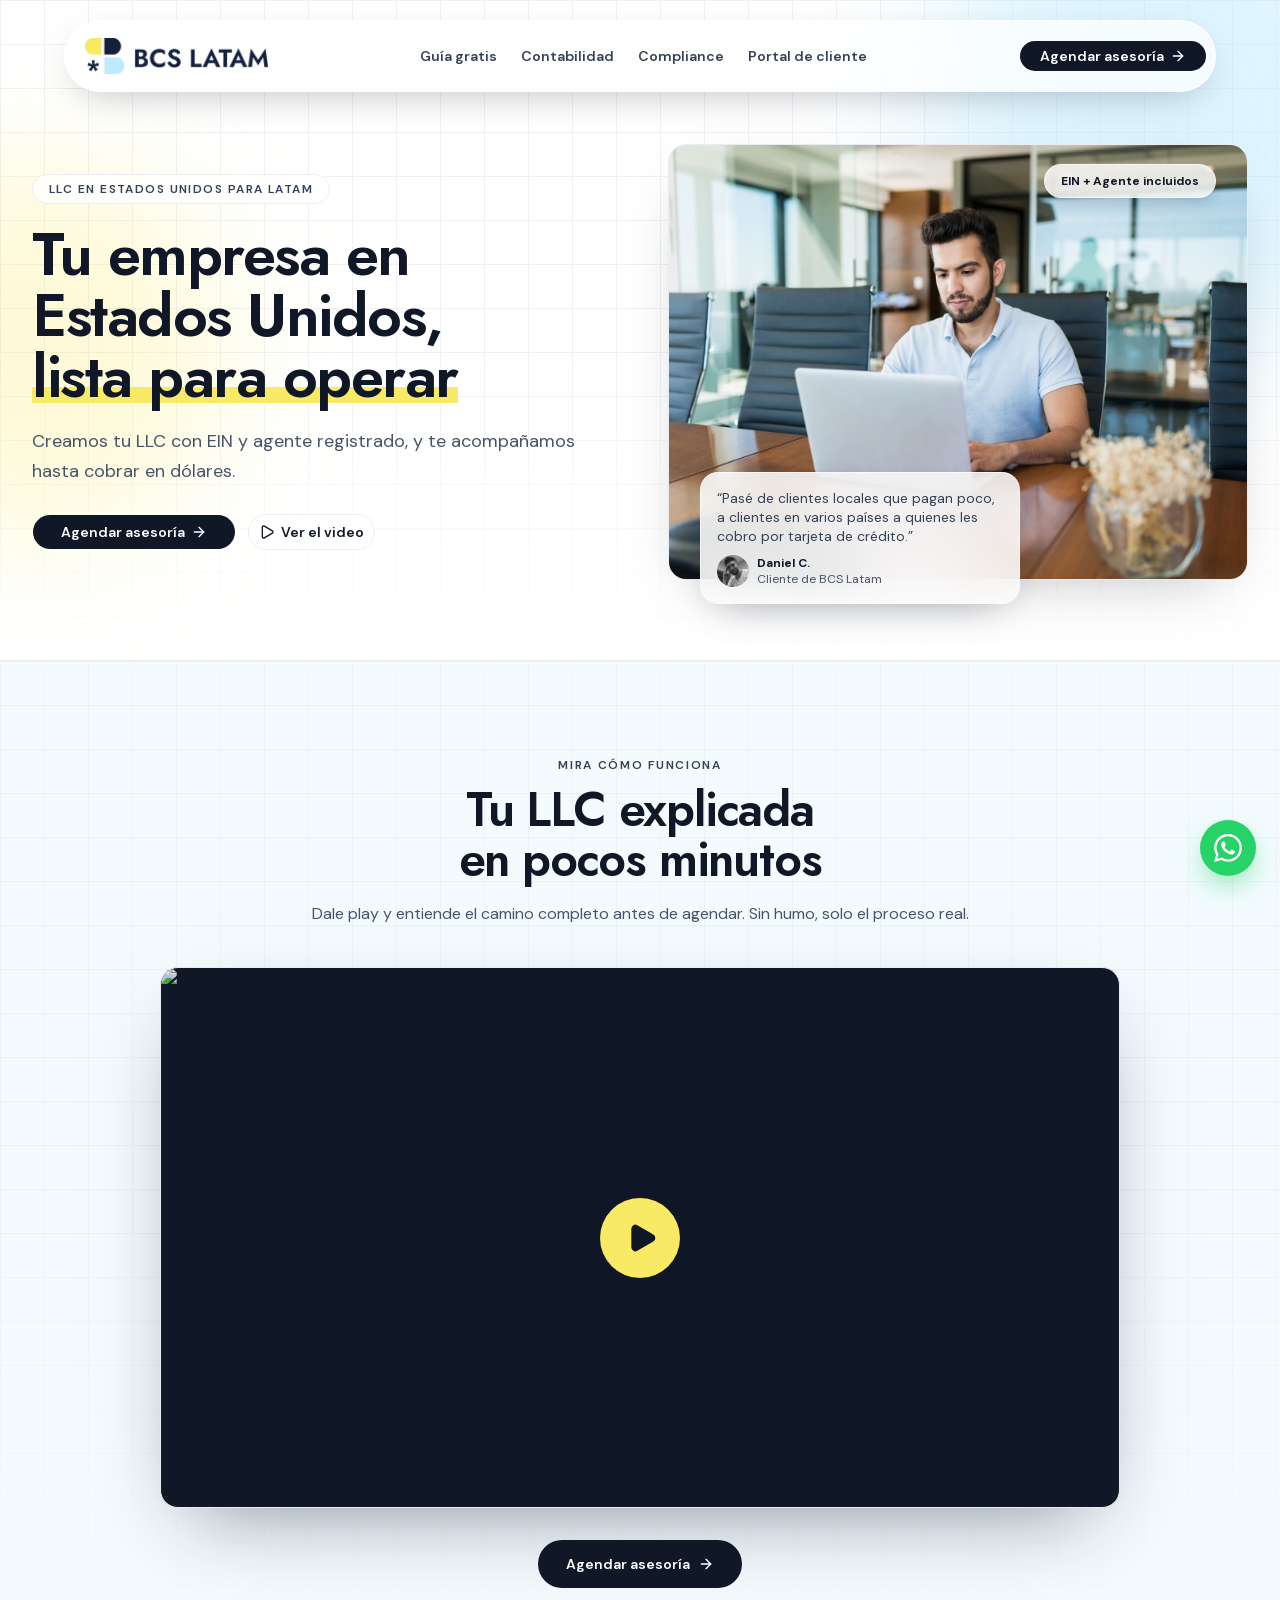
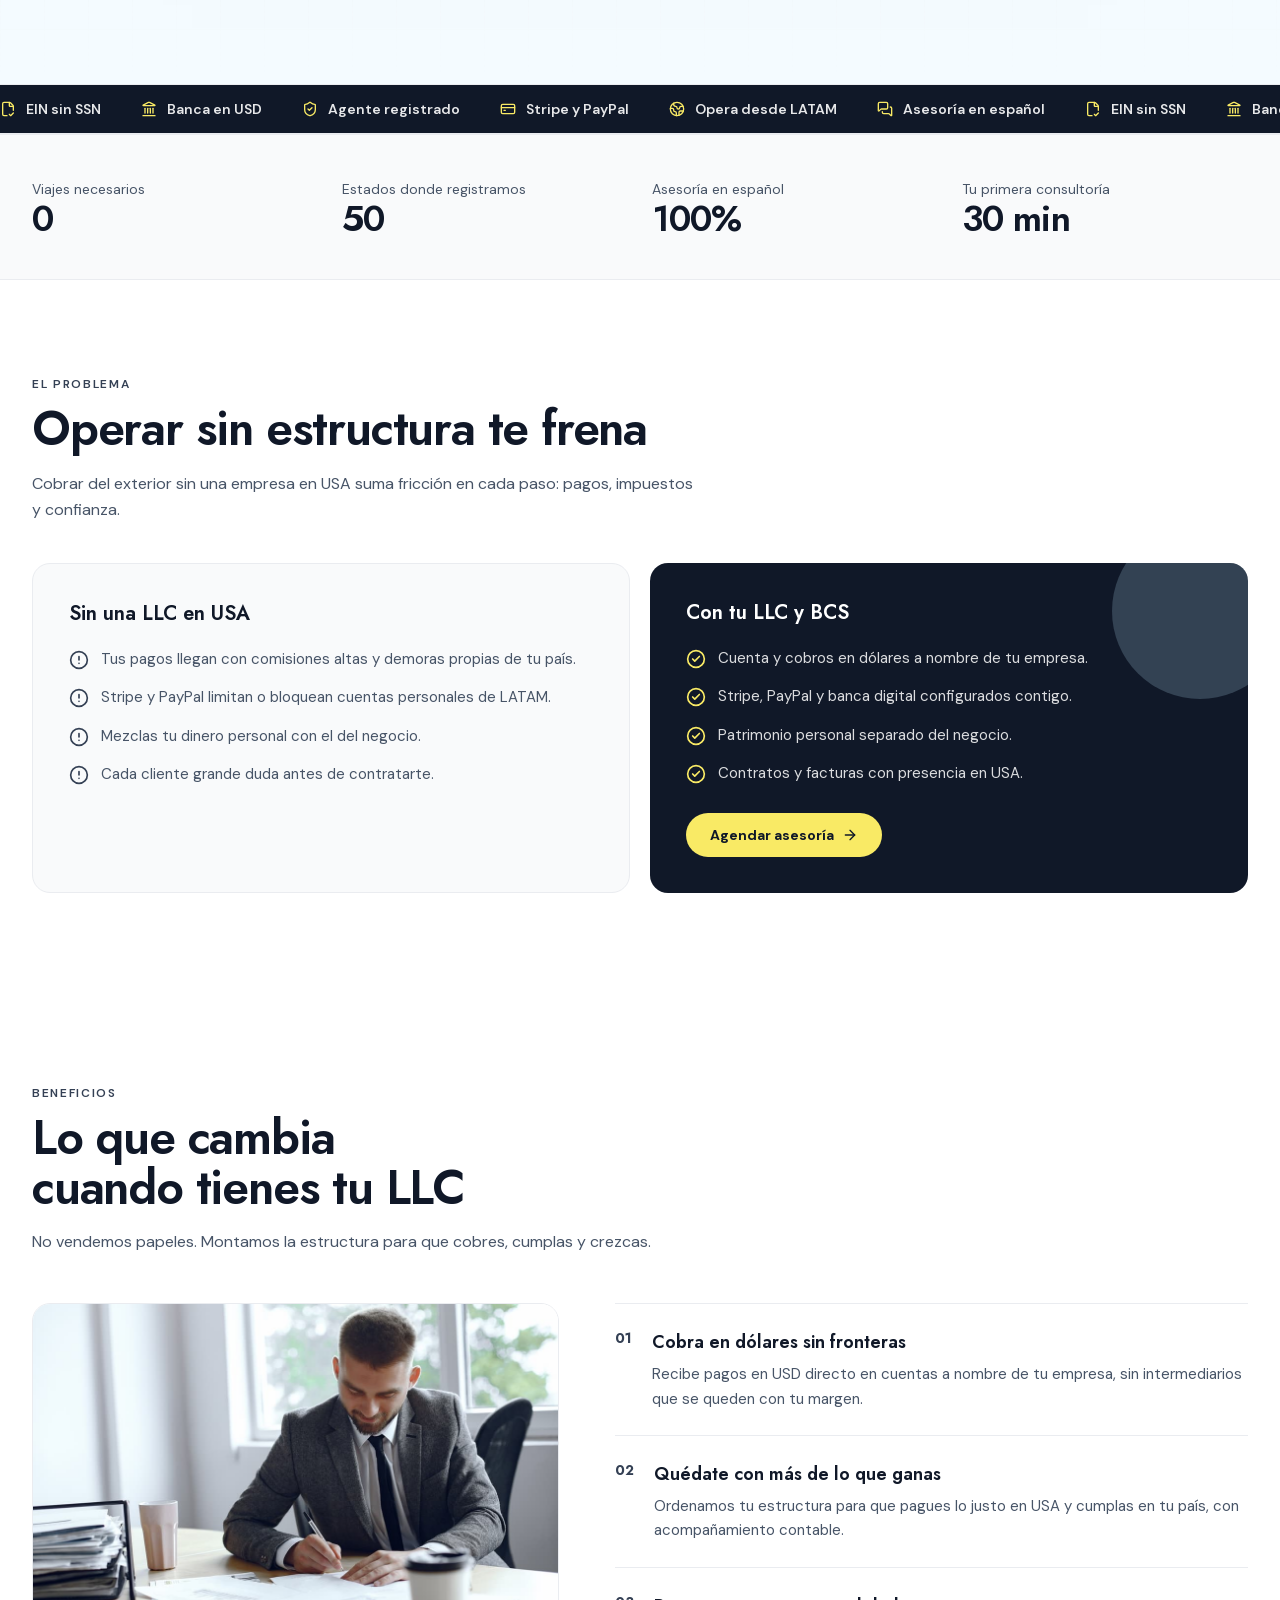
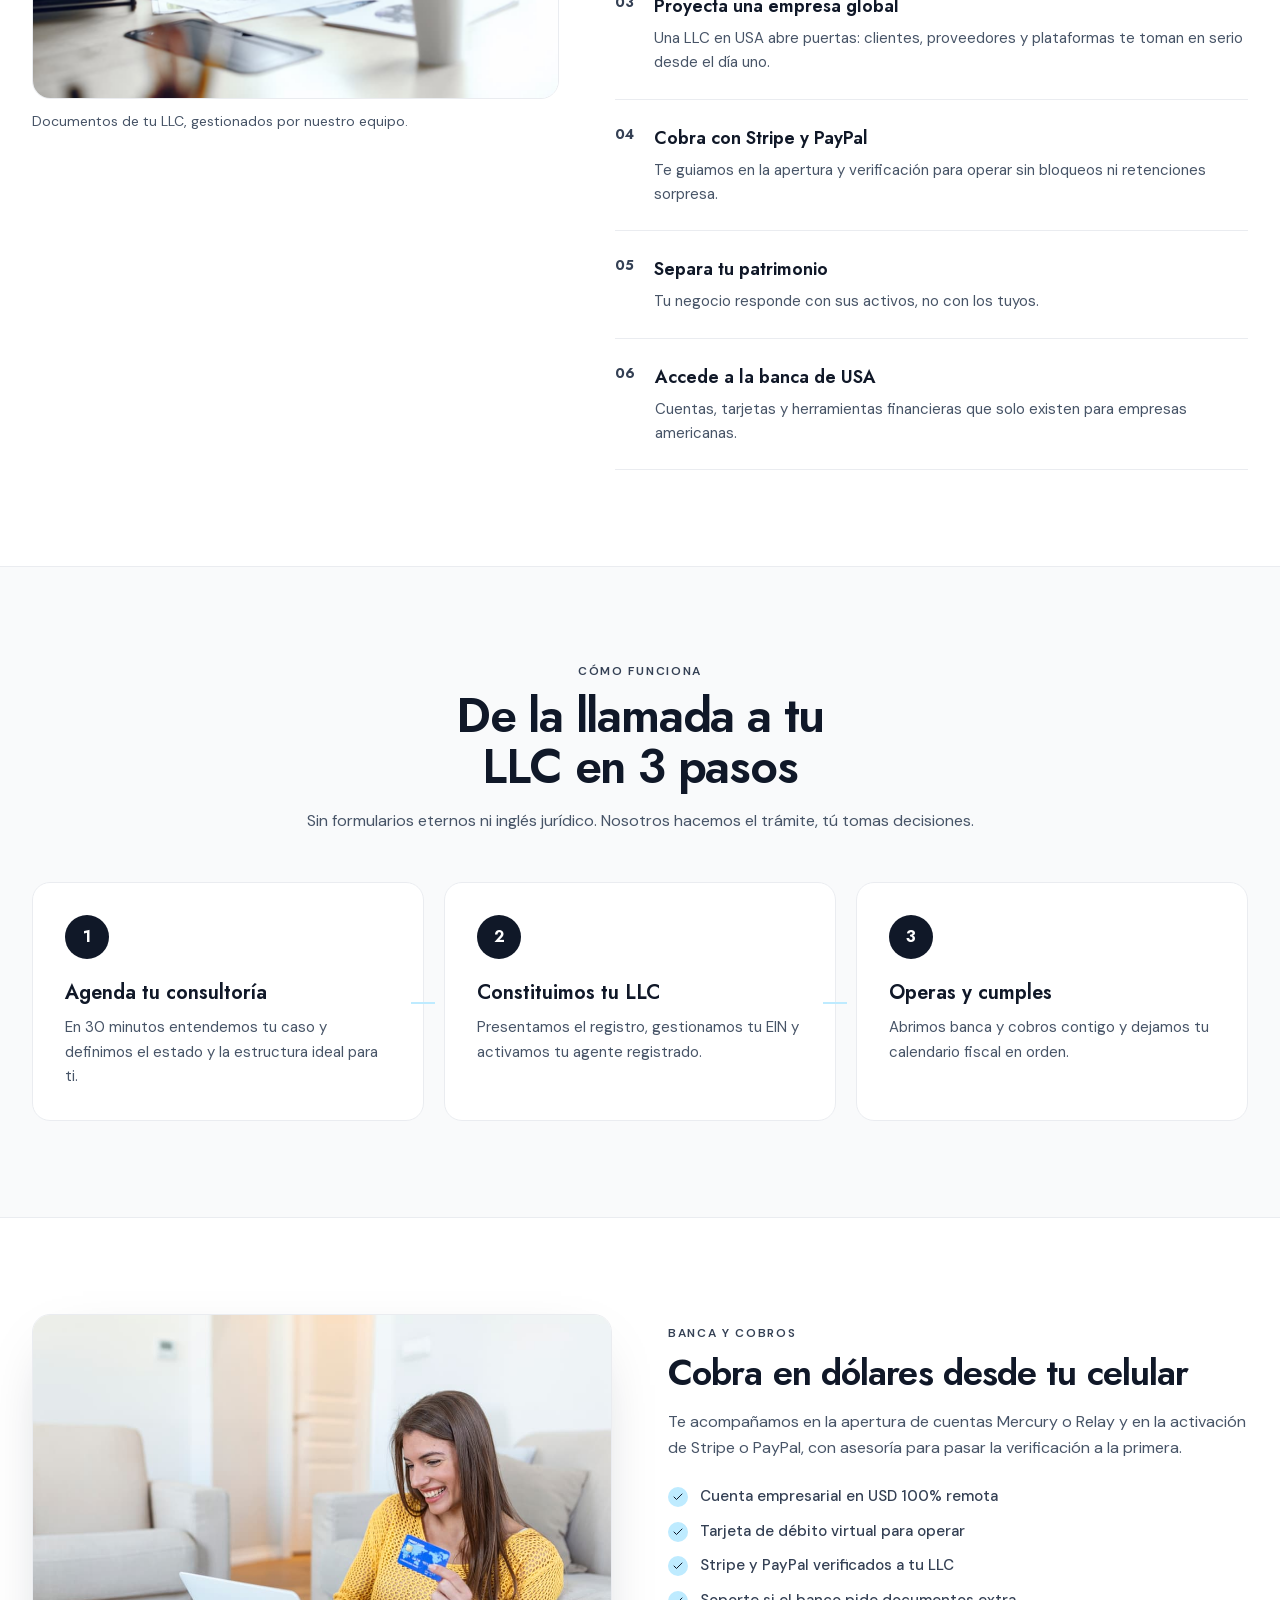
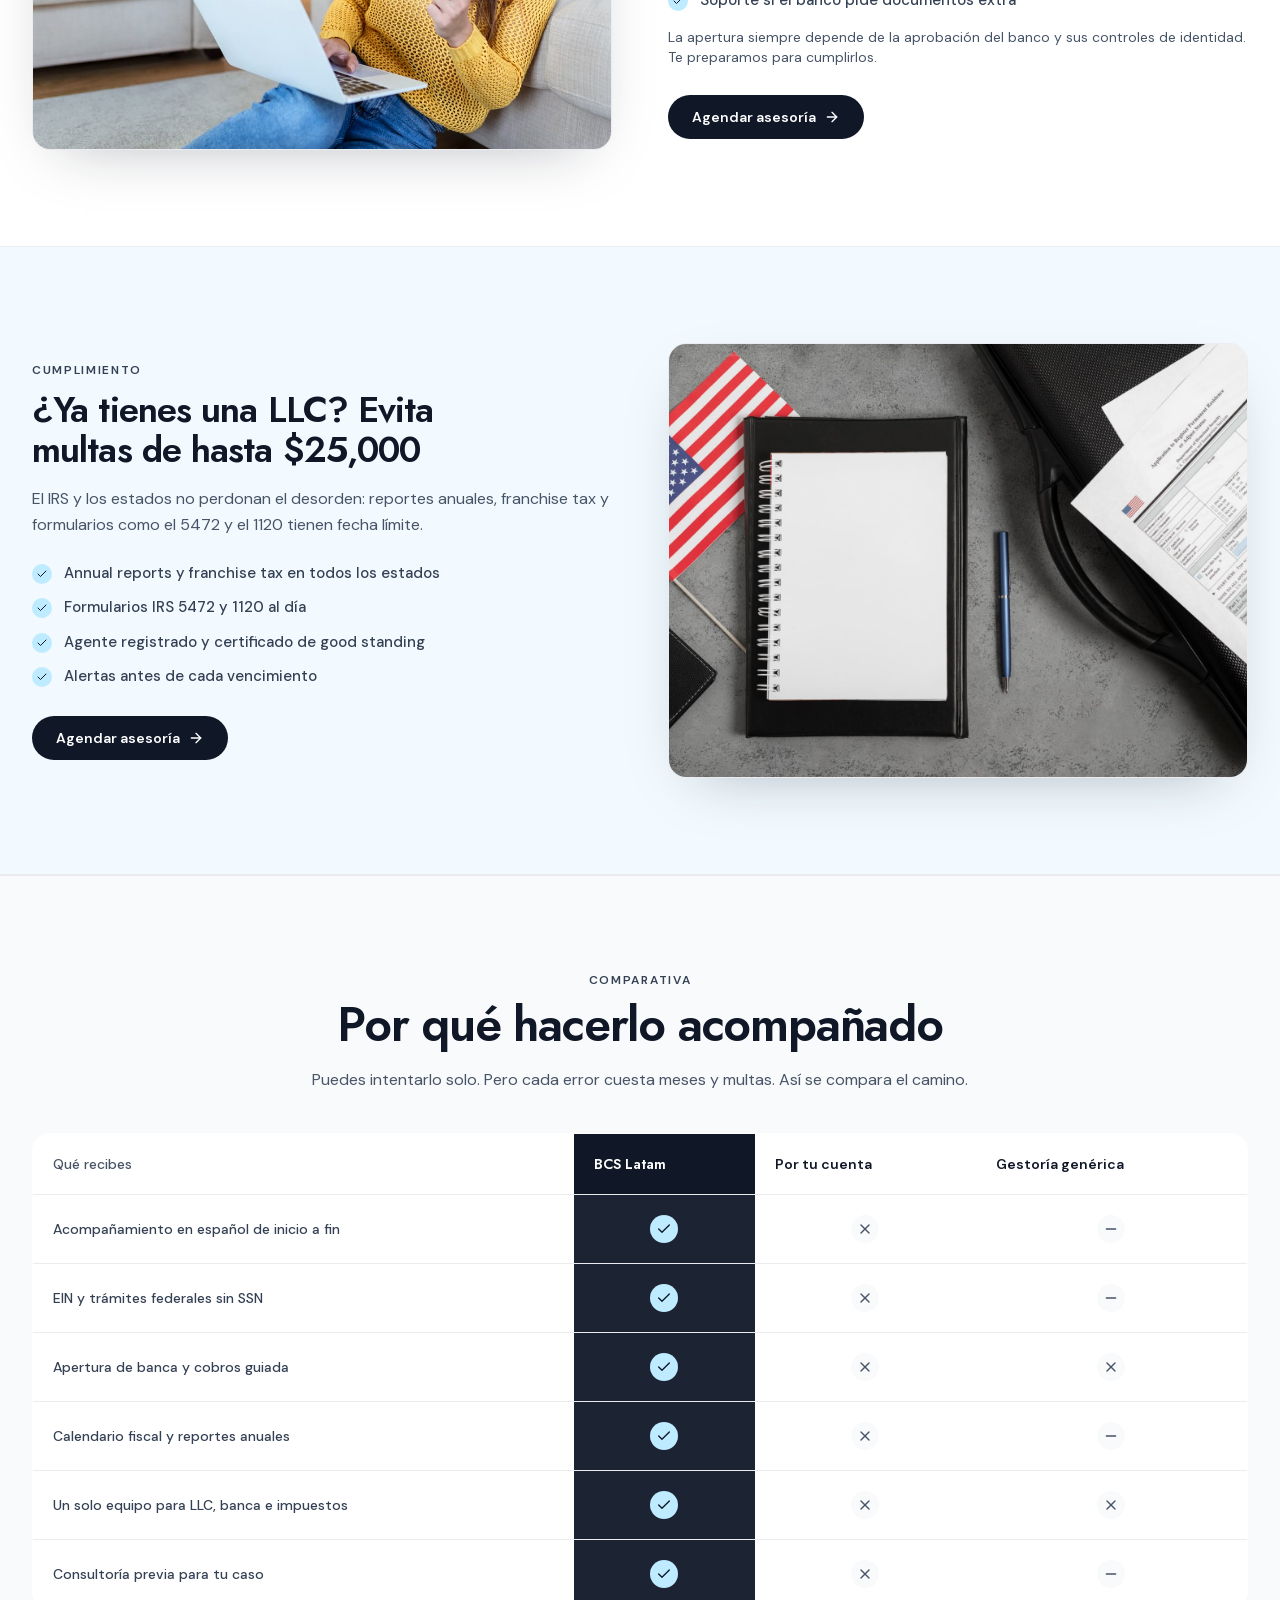
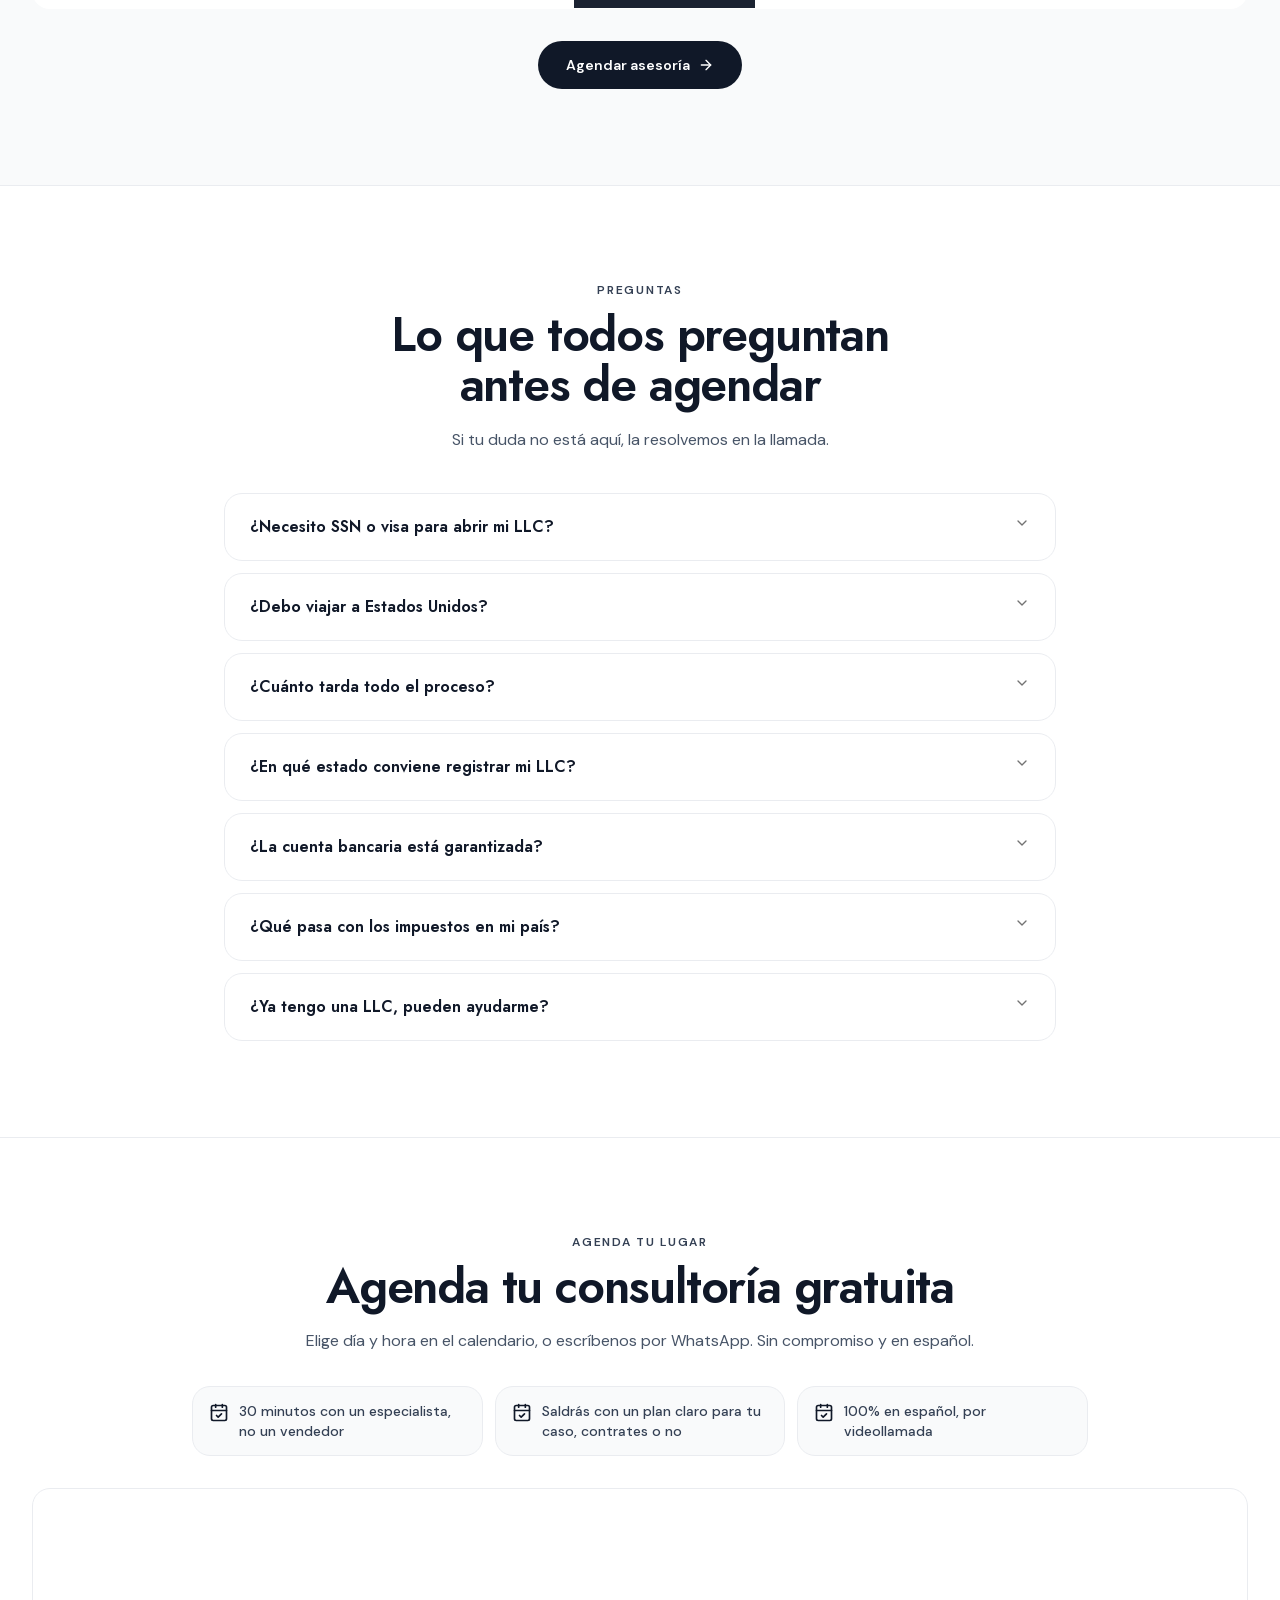
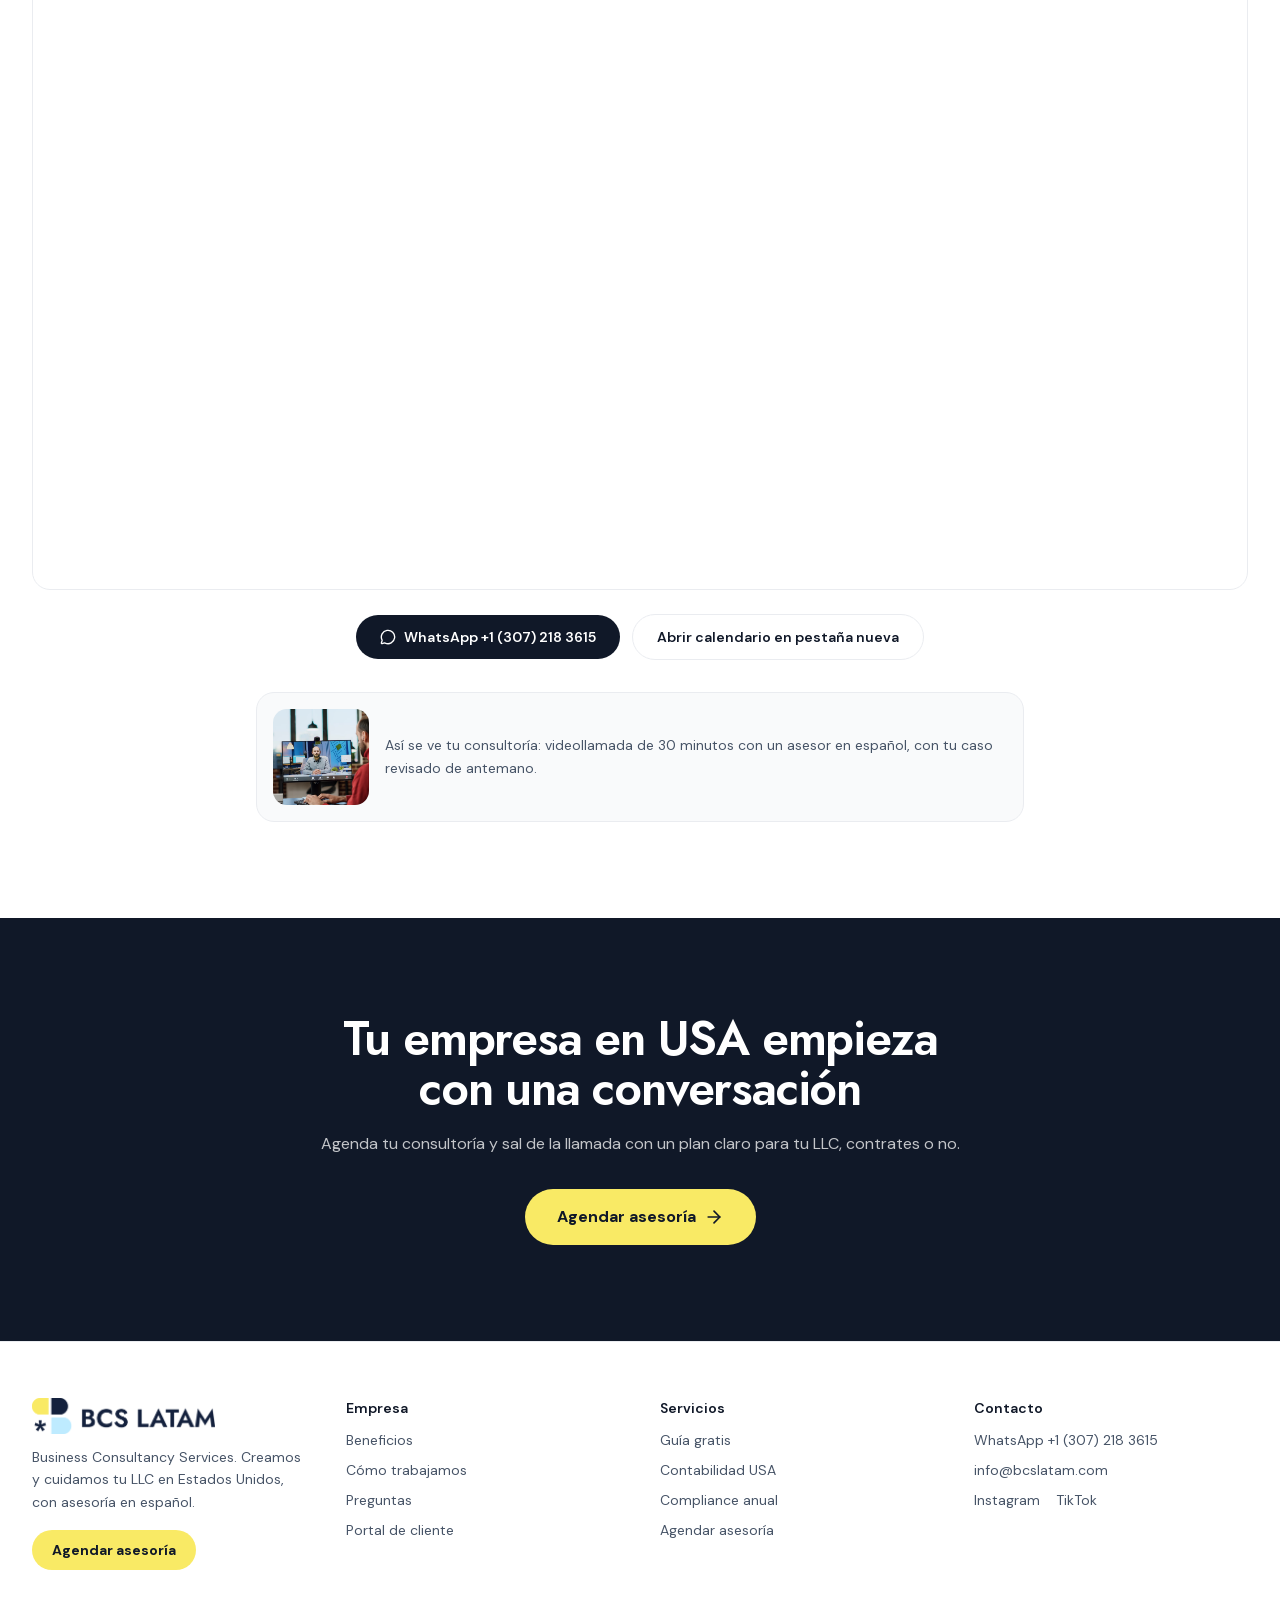
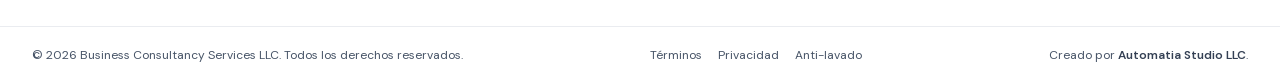
==== commit 934411a1: "Fix: ensure visibility and animations on static subpages Co-authored-by: OpenBot <335604065+openbotg" ====
--- a/index.html
+++ b/index.html
@@ -1 +1 @@
-<!DOCTYPE html><html lang="es" data-scroll-behavior="smooth" class="jost_fabca609-module__LNGdqW__variable dm_sans_cbdc3b57-module__JuT0dG__variable h-full scroll-smooth antialiased"><head><meta charSet="utf-8"/><meta name="viewport" content="width=device-width, initial-scale=1"/><link rel="preload" as="image" href="./images/logo-bcs-latam.png" fetchPriority="high"/><link rel="preload" as="image" href="./images/hero-principal.jpg"/><link rel="stylesheet" href="./_next/static/chunks/253co0rtc8ajt.css" data-precedence="next"/><link rel="preload" as="script" fetchPriority="low" href="./_next/static/chunks/0jvhpaew_uadu.js"/><script src="./_next/static/chunks/19mx3mg6lkumu.js" async=""></script><script src="./_next/static/chunks/1wp_82-220bdp.js" async=""></script><script src="./_next/static/chunks/0erpg4rnzkm4w.js" async=""></script><script src="./_next/static/chunks/turbopack-2m6es10re54j4.js" async=""></script><script src="./_next/static/chunks/0h2qsuyze9ds1.js" async=""></script><script src="./_next/static/chunks/1rd11iav0966-.js" async=""></script><script src="./_next/static/chunks/0voeikp6wxkcf.js" async=""></script><script src="./_next/static/chunks/3g6kw6u7vrmy1.js" async=""></script><script src="./_next/static/chunks/3agincrlsmw29.js" async=""></script><link rel="preload" href="https://www.googletagmanager.com/gtag/js?id=G-PBPMS2BMSN" as="script"/><meta name="next-size-adjust" content=""/><title>Tu LLC en Estados Unidos desde LATAM</title><meta name="description" content="Creamos tu LLC en Estados Unidos con EIN y agente registrado, y te acompañamos hasta cobrar en dólares. Asesoría en español. Agenda tu consultoría."/><meta property="og:title" content="BCS Latam | Tu LLC en Estados Unidos desde LATAM"/><meta property="og:description" content="Creamos tu LLC en Estados Unidos con EIN y agente registrado, y te acompañamos hasta cobrar en dólares. Asesoría en español."/><meta property="og:site_name" content="BCS Latam"/><meta property="og:locale" content="es_ES"/><meta property="og:type" content="website"/><meta name="twitter:card" content="summary"/><meta name="twitter:title" content="BCS Latam | Tu LLC en Estados Unidos desde LATAM"/><meta name="twitter:description" content="Creamos tu LLC en Estados Unidos con EIN y agente registrado, y te acompañamos hasta cobrar en dólares. Asesoría en español."/><link rel="icon" href="./favicon.ico?favicon.1lztotj-ll3r3.ico" sizes="48x48" type="image/x-icon"/><link rel="apple-touch-icon" href="./apple-icon.png?apple-icon.2mn8_-ubdnwzx.png" sizes="180x180" type="image/png"/><script src="./_next/static/chunks/0cz1d0mv5g_q7.js" noModule=""></script></head><body class="flex min-h-full flex-col bg-white font-sans text-body"><div hidden=""><!--$--><!--/$--></div><noscript><img height="1" width="1" style="display:none" src="https://www.facebook.com/tr?id=1901297420501892&amp;ev=PageView&amp;noscript=1" alt=""/></noscript><header class="fixed inset-x-3 top-3 z-50 md:inset-x-6 md:top-5" style="opacity:0;transform:translateY(-16px)"><nav aria-label="Navegación principal" class="mx-auto flex h-16 max-w-6xl items-center justify-between gap-3 rounded-full border border-white/60 bg-white/70 pr-2 pl-4 shadow-[0_12px_40px_-16px_rgba(16,24,40,0.35)] backdrop-blur-xl md:h-[72px] md:pl-5"><a class="flex shrink-0 items-center" aria-label="BCS Latam, inicio" href="#inicio"><img alt="BCS Latam" fetchPriority="high" loading="eager" width="360" height="80" decoding="async" data-nimg="1" class="h-6 w-auto md:h-9" style="color:transparent" src="./images/logo-bcs-latam.png"/></a><div class="hidden items-center gap-6 lg:flex"><a class="text-sm font-semibold text-deep transition-colors hover:text-ink" href="./guia/">Guía gratis</a><a class="text-sm font-semibold text-deep transition-colors hover:text-ink" href="./contabilidad/">Contabilidad</a><a class="text-sm font-semibold text-deep transition-colors hover:text-ink" href="./compliance/">Compliance</a><a href="https://portal.bcslatam.com" target="_blank" rel="noreferrer" class="text-sm font-semibold text-deep transition-colors hover:text-ink">Portal de cliente</a></div><div class="flex items-center gap-2"><a data-slot="button" data-variant="default" data-size="default" class="group/button inline-flex shrink-0 items-center justify-center border border-transparent bg-clip-padding whitespace-nowrap transition-all outline-none select-none focus-visible:border-ring focus-visible:ring-3 focus-visible:ring-ring/50 active:not-aria-[haspopup]:translate-y-px disabled:pointer-events-none disabled:opacity-50 aria-invalid:border-destructive aria-invalid:ring-3 aria-invalid:ring-destructive/20 dark:aria-invalid:border-destructive/50 dark:aria-invalid:ring-destructive/40 [&amp;_svg]:pointer-events-none [&amp;_svg]:shrink-0 [&amp;_svg:not([class*=&#x27;size-&#x27;])]:size-4 h-8 gap-1.5 has-data-[icon=inline-end]:pr-2 has-data-[icon=inline-start]:pl-2 rounded-full bg-ink px-4 text-[13px] font-semibold text-white hover:bg-ink/90 active:scale-[0.97] md:px-5 md:text-sm" href="#agendar">Agendar asesoría<svg xmlns="http://www.w3.org/2000/svg" width="24" height="24" viewBox="0 0 24 24" fill="none" stroke="currentColor" stroke-width="2" stroke-linecap="round" stroke-linejoin="round" class="lucide lucide-arrow-right size-4" aria-hidden="true"><path d="M5 12h14"></path><path d="m12 5 7 7-7 7"></path></svg></a><button data-slot="sheet-trigger" data-variant="outline" data-size="icon" class="group/button inline-flex shrink-0 items-center justify-center border bg-clip-padding text-sm font-medium whitespace-nowrap transition-all outline-none select-none focus-visible:border-ring focus-visible:ring-3 focus-visible:ring-ring/50 active:not-aria-[haspopup]:translate-y-px disabled:pointer-events-none disabled:opacity-50 aria-invalid:border-destructive aria-invalid:ring-3 aria-invalid:ring-destructive/20 dark:aria-invalid:border-destructive/50 dark:aria-invalid:ring-destructive/40 [&amp;_svg]:pointer-events-none [&amp;_svg]:shrink-0 [&amp;_svg:not([class*=&#x27;size-&#x27;])]:size-4 hover:bg-muted hover:text-foreground aria-expanded:bg-muted aria-expanded:text-foreground dark:border-input dark:bg-input/30 dark:hover:bg-input/50 size-8 rounded-full border-hairline bg-white/80 lg:hidden" aria-label="Abrir menú" type="button" aria-haspopup="dialog" aria-expanded="false" data-state="closed"><svg xmlns="http://www.w3.org/2000/svg" width="24" height="24" viewBox="0 0 24 24" fill="none" stroke="currentColor" stroke-width="2" stroke-linecap="round" stroke-linejoin="round" class="lucide lucide-menu size-5" aria-hidden="true"><path d="M4 5h16"></path><path d="M4 12h16"></path><path d="M4 19h16"></path></svg></button></div></nav></header><main><section id="inicio" class="relative overflow-hidden bg-white"><div aria-hidden="true" class="bg-grid mask-fade-y absolute inset-0 opacity-70"></div><div aria-hidden="true" class="absolute -top-32 right-[-10%] size-[480px] rounded-full bg-mist/50 blur-3xl"></div><div aria-hidden="true" class="absolute top-40 left-[-12%] size-[380px] rounded-full bg-sun/25 blur-3xl"></div><div class="relative mx-auto grid max-w-7xl items-center gap-10 px-4 pt-28 pb-14 md:px-8 md:pt-36 md:pb-20 lg:grid-cols-2 lg:gap-14"><div><div style="opacity:0;transform:translateY(24px)"><p class="inline-flex items-center rounded-full border border-hairline bg-white/80 px-4 py-1.5 text-xs font-semibold tracking-[0.12em] text-deep uppercase backdrop-blur">LLC en Estados Unidos para LATAM</p></div><div style="opacity:0;transform:translateY(24px)"><h1 class="mt-5 font-display text-4xl leading-[1.02] font-semibold tracking-tight text-balance text-ink md:text-6xl">Tu empresa en Estados Unidos,<!-- --> <span class="relative inline-block"><span class="relative z-10">lista para operar</span><span aria-hidden="true" class="absolute inset-x-0 bottom-1 z-0 h-3 bg-sun md:h-4"></span></span></h1></div><div style="opacity:0;transform:translateY(24px)"><p class="mt-5 max-w-[52ch] text-lg leading-relaxed text-body">Creamos tu LLC con EIN y agente registrado, y te acompañamos hasta cobrar en dólares.</p></div><div style="opacity:0;transform:translateY(24px)"><div class="mt-7 flex flex-wrap items-center gap-3"><a data-slot="button" data-variant="default" data-size="lg" class="group/button inline-flex shrink-0 items-center justify-center border border-transparent bg-clip-padding text-sm whitespace-nowrap transition-all outline-none select-none focus-visible:border-ring focus-visible:ring-3 focus-visible:ring-ring/50 active:not-aria-[haspopup]:translate-y-px disabled:pointer-events-none disabled:opacity-50 aria-invalid:border-destructive aria-invalid:ring-3 aria-invalid:ring-destructive/20 dark:aria-invalid:border-destructive/50 dark:aria-invalid:ring-destructive/40 [&amp;_svg]:pointer-events-none [&amp;_svg]:shrink-0 [&amp;_svg:not([class*=&#x27;size-&#x27;])]:size-4 h-9 gap-1.5 has-data-[icon=inline-end]:pr-2 has-data-[icon=inline-start]:pl-2 rounded-full bg-ink px-7 font-semibold text-white hover:bg-ink/90 active:scale-[0.97]" href="#agendar">Agendar asesoría<svg xmlns="http://www.w3.org/2000/svg" width="24" height="24" viewBox="0 0 24 24" fill="none" stroke="currentColor" stroke-width="2" stroke-linecap="round" stroke-linejoin="round" class="lucide lucide-arrow-right size-4" aria-hidden="true"><path d="M5 12h14"></path><path d="m12 5 7 7-7 7"></path></svg></a><a data-slot="button" data-variant="outline" data-size="lg" class="group/button inline-flex shrink-0 items-center justify-center border bg-clip-padding text-sm whitespace-nowrap transition-all outline-none select-none focus-visible:border-ring focus-visible:ring-3 focus-visible:ring-ring/50 active:not-aria-[haspopup]:translate-y-px disabled:pointer-events-none disabled:opacity-50 aria-invalid:border-destructive aria-invalid:ring-3 aria-invalid:ring-destructive/20 dark:aria-invalid:border-destructive/50 dark:aria-invalid:ring-destructive/40 [&amp;_svg]:pointer-events-none [&amp;_svg]:shrink-0 [&amp;_svg:not([class*=&#x27;size-&#x27;])]:size-4 hover:bg-muted hover:text-foreground aria-expanded:bg-muted aria-expanded:text-foreground dark:border-input dark:bg-input/30 dark:hover:bg-input/50 h-9 gap-1.5 px-2.5 has-data-[icon=inline-end]:pr-2 has-data-[icon=inline-start]:pl-2 rounded-full border-hairline bg-white/80 font-semibold text-ink backdrop-blur active:scale-[0.97]" href="#video"><svg xmlns="http://www.w3.org/2000/svg" width="24" height="24" viewBox="0 0 24 24" fill="none" stroke="currentColor" stroke-width="2" stroke-linecap="round" stroke-linejoin="round" class="lucide lucide-play size-4" aria-hidden="true"><path d="M5 5a2 2 0 0 1 3.008-1.728l11.997 6.998a2 2 0 0 1 .003 3.458l-12 7A2 2 0 0 1 5 19z"></path></svg>Ver el video</a></div></div></div><div class="relative" style="opacity:0;transform:translateY(24px)"><div class="overflow-hidden rounded-2xl border border-hairline bg-white shadow-[0_20px_60px_-30px_rgba(16,24,40,0.35)]"><img alt="Emprendedor latino trabajando en su laptop en una oficina moderna" width="1600" height="1067" decoding="async" data-nimg="1" class="aspect-[4/3] w-full object-cover" style="color:transparent" src="./images/hero-principal.jpg"/></div><div class="animate-float absolute top-5 right-4 md:right-8"><p class="rounded-full border border-white/60 bg-white/80 px-4 py-2 text-xs font-bold text-ink shadow-lg backdrop-blur-xl">EIN + Agente incluidos</p></div><div class="animate-float-slow absolute -bottom-6 left-4 max-w-xs md:left-8"><figure class="rounded-2xl border border-white/60 bg-white/85 p-4 shadow-[0_16px_40px_-20px_rgba(16,24,40,0.4)] backdrop-blur-xl"><blockquote class="text-sm leading-snug text-deep">“<!-- -->Pasé de clientes locales que pagan poco, a clientes en varios países a quienes les cobro por tarjeta de crédito.<!-- -->”</blockquote><figcaption class="mt-2 flex items-center gap-2"><img alt="Foto de Daniel C." loading="lazy" width="64" height="64" decoding="async" data-nimg="1" class="size-8 rounded-full object-cover" style="color:transparent" src="./images/avatar-daniel.jpg"/><span class="text-xs"><span class="block font-bold text-ink">Daniel C.</span><span class="block text-body">Cliente de BCS Latam</span></span></figcaption></figure></div></div></div></section><section id="video" class="relative scroll-mt-24 overflow-hidden border-y border-hairline bg-tint/50"><div aria-hidden="true" class="bg-grid mask-fade-y absolute inset-0 opacity-60"></div><div class="relative mx-auto max-w-5xl px-4 py-16 md:px-8 md:py-24"><div class="max-w-2xl mx-auto text-center" style="opacity:0;transform:translateY(24px)"><p class="text-xs font-semibold tracking-[0.14em] uppercase text-deep">Mira cómo funciona</p><h2 class="mt-3 font-display text-3xl font-semibold tracking-tight text-balance md:text-5xl md:leading-[1.05] text-ink">Tu LLC explicada en pocos minutos</h2><p class="mt-4 max-w-[65ch] text-base leading-relaxed text-body">Dale play y entiende el camino completo antes de agendar. Sin humo, solo el proceso real.</p></div><div class="mt-10" style="opacity:0;transform:translateY(24px)"><div class="relative overflow-hidden rounded-2xl border border-hairline bg-ink shadow-[0_32px_80px_-32px_rgba(16,24,40,0.5)]"><button type="button" class="group relative block w-full cursor-pointer" aria-label="Reproducir video explicativo"><img alt="Miniatura del video explicativo de BCS Latam" loading="lazy" width="1280" height="720" decoding="async" data-nimg="1" class="aspect-video w-full object-cover opacity-90 transition-opacity duration-300 group-hover:opacity-75" style="color:transparent" src="https://i.ytimg.com/vi/yuKmG69zcdY/maxresdefault.jpg"/><span class="absolute inset-0 flex items-center justify-center"><span class="flex size-20 items-center justify-center rounded-full bg-sun shadow-[0_16px_40px_-12px_rgba(16,24,40,0.6)] transition-transform duration-300 group-hover:scale-110 group-active:scale-95"><svg xmlns="http://www.w3.org/2000/svg" width="24" height="24" viewBox="0 0 24 24" fill="none" stroke="currentColor" stroke-width="2" stroke-linecap="round" stroke-linejoin="round" class="lucide lucide-play ml-1 size-8 fill-ink text-ink" aria-hidden="true"><path d="M5 5a2 2 0 0 1 3.008-1.728l11.997 6.998a2 2 0 0 1 .003 3.458l-12 7A2 2 0 0 1 5 19z"></path></svg></span></span></button></div></div><div class="mt-8 text-center" style="opacity:0;transform:translateY(24px)"><a class="inline-flex items-center gap-2 rounded-full bg-ink px-7 py-3.5 text-sm font-semibold text-white transition-transform hover:-translate-y-0.5 active:scale-[0.97]" href="#agendar">Agendar asesoría<svg xmlns="http://www.w3.org/2000/svg" width="24" height="24" viewBox="0 0 24 24" fill="none" stroke="currentColor" stroke-width="2" stroke-linecap="round" stroke-linejoin="round" class="lucide lucide-arrow-right size-4" aria-hidden="true"><path d="M5 12h14"></path><path d="m12 5 7 7-7 7"></path></svg></a></div></div></section><div aria-hidden="true" class="overflow-hidden border-b border-hairline bg-ink py-3.5"><div class="animate-marquee flex w-max items-center gap-10 pr-10"><span class="flex items-center gap-2.5 text-sm font-semibold whitespace-nowrap text-white/90"><svg xmlns="http://www.w3.org/2000/svg" width="24" height="24" viewBox="0 0 24 24" fill="none" stroke="currentColor" stroke-width="2" stroke-linecap="round" stroke-linejoin="round" class="lucide lucide-file-check-corner lucide-file-check-2 size-4 text-sun" aria-hidden="true"><path d="M10.5 22H6a2 2 0 0 1-2-2V4a2 2 0 0 1 2-2h8a2.4 2.4 0 0 1 1.706.706l3.588 3.588A2.4 2.4 0 0 1 20 8v6"></path><path d="M14 2v5a1 1 0 0 0 1 1h5"></path><path d="m14 20 2 2 4-4"></path></svg>EIN sin SSN</span><span class="flex items-center gap-2.5 text-sm font-semibold whitespace-nowrap text-white/90"><svg xmlns="http://www.w3.org/2000/svg" width="24" height="24" viewBox="0 0 24 24" fill="none" stroke="currentColor" stroke-width="2" stroke-linecap="round" stroke-linejoin="round" class="lucide lucide-landmark size-4 text-sun" aria-hidden="true"><path d="M10 18v-7"></path><path d="M11.119 2.205a2 2 0 0 1 1.762 0l7.84 3.846A.5.5 0 0 1 20.5 7h-17a.5.5 0 0 1-.22-.949z"></path><path d="M14 18v-7"></path><path d="M18 18v-7"></path><path d="M3 22h18"></path><path d="M6 18v-7"></path></svg>Banca en USD</span><span class="flex items-center gap-2.5 text-sm font-semibold whitespace-nowrap text-white/90"><svg xmlns="http://www.w3.org/2000/svg" width="24" height="24" viewBox="0 0 24 24" fill="none" stroke="currentColor" stroke-width="2" stroke-linecap="round" stroke-linejoin="round" class="lucide lucide-shield-check size-4 text-sun" aria-hidden="true"><path d="M20 13c0 5-3.5 7.5-7.66 8.95a1 1 0 0 1-.67-.01C7.5 20.5 4 18 4 13V6a1 1 0 0 1 1-1c2 0 4.5-1.2 6.24-2.72a1.17 1.17 0 0 1 1.52 0C14.51 3.81 17 5 19 5a1 1 0 0 1 1 1z"></path><path d="m9 12 2 2 4-4"></path></svg>Agente registrado</span><span class="flex items-center gap-2.5 text-sm font-semibold whitespace-nowrap text-white/90"><svg xmlns="http://www.w3.org/2000/svg" width="24" height="24" viewBox="0 0 24 24" fill="none" stroke="currentColor" stroke-width="2" stroke-linecap="round" stroke-linejoin="round" class="lucide lucide-credit-card size-4 text-sun" aria-hidden="true"><rect width="20" height="14" x="2" y="5" rx="2"></rect><line x1="2" x2="22" y1="10" y2="10"></line><path d="M6 14h2"></path></svg>Stripe y PayPal</span><span class="flex items-center gap-2.5 text-sm font-semibold whitespace-nowrap text-white/90"><svg xmlns="http://www.w3.org/2000/svg" width="24" height="24" viewBox="0 0 24 24" fill="none" stroke="currentColor" stroke-width="2" stroke-linecap="round" stroke-linejoin="round" class="lucide lucide-earth lucide-globe-2 size-4 text-sun" aria-hidden="true"><path d="M21.54 15H17a2 2 0 0 0-2 2v4.54"></path><path d="M7 3.34V5a3 3 0 0 0 3 3a2 2 0 0 1 2 2c0 1.1.9 2 2 2a2 2 0 0 0 2-2c0-1.1.9-2 2-2h3.17"></path><path d="M11 21.95V18a2 2 0 0 0-2-2a2 2 0 0 1-2-2v-1a2 2 0 0 0-2-2H2.05"></path><circle cx="12" cy="12" r="10"></circle></svg>Opera desde LATAM</span><span class="flex items-center gap-2.5 text-sm font-semibold whitespace-nowrap text-white/90"><svg xmlns="http://www.w3.org/2000/svg" width="24" height="24" viewBox="0 0 24 24" fill="none" stroke="currentColor" stroke-width="2" stroke-linecap="round" stroke-linejoin="round" class="lucide lucide-messages-square size-4 text-sun" aria-hidden="true"><path d="M16 10a2 2 0 0 1-2 2H6.828a2 2 0 0 0-1.414.586l-2.202 2.202A.71.71 0 0 1 2 14.286V4a2 2 0 0 1 2-2h10a2 2 0 0 1 2 2z"></path><path d="M20 9a2 2 0 0 1 2 2v10.286a.71.71 0 0 1-1.212.502l-2.202-2.202A2 2 0 0 0 17.172 19H10a2 2 0 0 1-2-2v-1"></path></svg>Asesoría en español</span><span class="flex items-center gap-2.5 text-sm font-semibold whitespace-nowrap text-white/90"><svg xmlns="http://www.w3.org/2000/svg" width="24" height="24" viewBox="0 0 24 24" fill="none" stroke="currentColor" stroke-width="2" stroke-linecap="round" stroke-linejoin="round" class="lucide lucide-file-check-corner lucide-file-check-2 size-4 text-sun" aria-hidden="true"><path d="M10.5 22H6a2 2 0 0 1-2-2V4a2 2 0 0 1 2-2h8a2.4 2.4 0 0 1 1.706.706l3.588 3.588A2.4 2.4 0 0 1 20 8v6"></path><path d="M14 2v5a1 1 0 0 0 1 1h5"></path><path d="m14 20 2 2 4-4"></path></svg>EIN sin SSN</span><span class="flex items-center gap-2.5 text-sm font-semibold whitespace-nowrap text-white/90"><svg xmlns="http://www.w3.org/2000/svg" width="24" height="24" viewBox="0 0 24 24" fill="none" stroke="currentColor" stroke-width="2" stroke-linecap="round" stroke-linejoin="round" class="lucide lucide-landmark size-4 text-sun" aria-hidden="true"><path d="M10 18v-7"></path><path d="M11.119 2.205a2 2 0 0 1 1.762 0l7.84 3.846A.5.5 0 0 1 20.5 7h-17a.5.5 0 0 1-.22-.949z"></path><path d="M14 18v-7"></path><path d="M18 18v-7"></path><path d="M3 22h18"></path><path d="M6 18v-7"></path></svg>Banca en USD</span><span class="flex items-center gap-2.5 text-sm font-semibold whitespace-nowrap text-white/90"><svg xmlns="http://www.w3.org/2000/svg" width="24" height="24" viewBox="0 0 24 24" fill="none" stroke="currentColor" stroke-width="2" stroke-linecap="round" stroke-linejoin="round" class="lucide lucide-shield-check size-4 text-sun" aria-hidden="true"><path d="M20 13c0 5-3.5 7.5-7.66 8.95a1 1 0 0 1-.67-.01C7.5 20.5 4 18 4 13V6a1 1 0 0 1 1-1c2 0 4.5-1.2 6.24-2.72a1.17 1.17 0 0 1 1.52 0C14.51 3.81 17 5 19 5a1 1 0 0 1 1 1z"></path><path d="m9 12 2 2 4-4"></path></svg>Agente registrado</span><span class="flex items-center gap-2.5 text-sm font-semibold whitespace-nowrap text-white/90"><svg xmlns="http://www.w3.org/2000/svg" width="24" height="24" viewBox="0 0 24 24" fill="none" stroke="currentColor" stroke-width="2" stroke-linecap="round" stroke-linejoin="round" class="lucide lucide-credit-card size-4 text-sun" aria-hidden="true"><rect width="20" height="14" x="2" y="5" rx="2"></rect><line x1="2" x2="22" y1="10" y2="10"></line><path d="M6 14h2"></path></svg>Stripe y PayPal</span><span class="flex items-center gap-2.5 text-sm font-semibold whitespace-nowrap text-white/90"><svg xmlns="http://www.w3.org/2000/svg" width="24" height="24" viewBox="0 0 24 24" fill="none" stroke="currentColor" stroke-width="2" stroke-linecap="round" stroke-linejoin="round" class="lucide lucide-earth lucide-globe-2 size-4 text-sun" aria-hidden="true"><path d="M21.54 15H17a2 2 0 0 0-2 2v4.54"></path><path d="M7 3.34V5a3 3 0 0 0 3 3a2 2 0 0 1 2 2c0 1.1.9 2 2 2a2 2 0 0 0 2-2c0-1.1.9-2 2-2h3.17"></path><path d="M11 21.95V18a2 2 0 0 0-2-2a2 2 0 0 1-2-2v-1a2 2 0 0 0-2-2H2.05"></path><circle cx="12" cy="12" r="10"></circle></svg>Opera desde LATAM</span><span class="flex items-center gap-2.5 text-sm font-semibold whitespace-nowrap text-white/90"><svg xmlns="http://www.w3.org/2000/svg" width="24" height="24" viewBox="0 0 24 24" fill="none" stroke="currentColor" stroke-width="2" stroke-linecap="round" stroke-linejoin="round" class="lucide lucide-messages-square size-4 text-sun" aria-hidden="true"><path d="M16 10a2 2 0 0 1-2 2H6.828a2 2 0 0 0-1.414.586l-2.202 2.202A.71.71 0 0 1 2 14.286V4a2 2 0 0 1 2-2h10a2 2 0 0 1 2 2z"></path><path d="M20 9a2 2 0 0 1 2 2v10.286a.71.71 0 0 1-1.212.502l-2.202-2.202A2 2 0 0 0 17.172 19H10a2 2 0 0 1-2-2v-1"></path></svg>Asesoría en español</span></div></div><section aria-label="Datos de BCS Latam" class="border-y border-hairline bg-soft"><dl class="mx-auto grid max-w-7xl grid-cols-2 gap-6 px-4 py-10 md:grid-cols-4 md:px-8"><div style="opacity:0;transform:translateY(24px)"><div class="text-center md:text-left"><dt class="mt-1 block text-sm text-body">Viajes necesarios</dt><dd class="font-display text-3xl font-semibold tracking-tight text-ink md:text-4xl"><span>0</span></dd></div></div><div style="opacity:0;transform:translateY(24px)"><div class="text-center md:text-left"><dt class="mt-1 block text-sm text-body">Estados donde registramos</dt><dd class="font-display text-3xl font-semibold tracking-tight text-ink md:text-4xl"><span>0</span></dd></div></div><div style="opacity:0;transform:translateY(24px)"><div class="text-center md:text-left"><dt class="mt-1 block text-sm text-body">Asesoría en español</dt><dd class="font-display text-3xl font-semibold tracking-tight text-ink md:text-4xl"><span>0%</span></dd></div></div><div style="opacity:0;transform:translateY(24px)"><div class="text-center md:text-left"><dt class="mt-1 block text-sm text-body">Tu primera consultoría</dt><dd class="font-display text-3xl font-semibold tracking-tight text-ink md:text-4xl"><span>0 min</span></dd></div></div></dl></section><section class="bg-white"><div class="mx-auto max-w-7xl px-4 py-16 md:px-8 md:py-24"><div class="max-w-2xl" style="opacity:0;transform:translateY(24px)"><p class="text-xs font-semibold tracking-[0.14em] uppercase text-deep">El problema</p><h2 class="mt-3 font-display text-3xl font-semibold tracking-tight text-balance md:text-5xl md:leading-[1.05] text-ink">Operar sin estructura te frena</h2><p class="mt-4 max-w-[65ch] text-base leading-relaxed text-body">Cobrar del exterior sin una empresa en USA suma fricción en cada paso: pagos, impuestos y confianza.</p></div><div class="mt-10 grid gap-5 md:grid-cols-2"><div style="opacity:0;transform:translateY(24px)"><div class="h-full rounded-2xl border border-hairline bg-soft p-7 md:p-9"><h3 class="font-display text-xl font-semibold text-ink">Sin una LLC en USA</h3><ul class="mt-5 space-y-4"><li class="flex gap-3 text-[15px] text-body"><svg xmlns="http://www.w3.org/2000/svg" width="24" height="24" viewBox="0 0 24 24" fill="none" stroke="currentColor" stroke-width="2" stroke-linecap="round" stroke-linejoin="round" class="lucide lucide-circle-alert lucide-alert-circle mt-0.5 size-5 shrink-0 text-deep" aria-hidden="true"><circle cx="12" cy="12" r="10"></circle><line x1="12" x2="12" y1="8" y2="12"></line><line x1="12" x2="12.01" y1="16" y2="16"></line></svg><span>Tus pagos llegan con comisiones altas y demoras propias de tu país.</span></li><li class="flex gap-3 text-[15px] text-body"><svg xmlns="http://www.w3.org/2000/svg" width="24" height="24" viewBox="0 0 24 24" fill="none" stroke="currentColor" stroke-width="2" stroke-linecap="round" stroke-linejoin="round" class="lucide lucide-circle-alert lucide-alert-circle mt-0.5 size-5 shrink-0 text-deep" aria-hidden="true"><circle cx="12" cy="12" r="10"></circle><line x1="12" x2="12" y1="8" y2="12"></line><line x1="12" x2="12.01" y1="16" y2="16"></line></svg><span>Stripe y PayPal limitan o bloquean cuentas personales de LATAM.</span></li><li class="flex gap-3 text-[15px] text-body"><svg xmlns="http://www.w3.org/2000/svg" width="24" height="24" viewBox="0 0 24 24" fill="none" stroke="currentColor" stroke-width="2" stroke-linecap="round" stroke-linejoin="round" class="lucide lucide-circle-alert lucide-alert-circle mt-0.5 size-5 shrink-0 text-deep" aria-hidden="true"><circle cx="12" cy="12" r="10"></circle><line x1="12" x2="12" y1="8" y2="12"></line><line x1="12" x2="12.01" y1="16" y2="16"></line></svg><span>Mezclas tu dinero personal con el del negocio.</span></li><li class="flex gap-3 text-[15px] text-body"><svg xmlns="http://www.w3.org/2000/svg" width="24" height="24" viewBox="0 0 24 24" fill="none" stroke="currentColor" stroke-width="2" stroke-linecap="round" stroke-linejoin="round" class="lucide lucide-circle-alert lucide-alert-circle mt-0.5 size-5 shrink-0 text-deep" aria-hidden="true"><circle cx="12" cy="12" r="10"></circle><line x1="12" x2="12" y1="8" y2="12"></line><line x1="12" x2="12.01" y1="16" y2="16"></line></svg><span>Cada cliente grande duda antes de contratarte.</span></li></ul></div></div><div style="opacity:0;transform:translateY(24px)"><div class="relative h-full overflow-hidden rounded-2xl bg-ink p-7 md:p-9"><div aria-hidden="true" class="absolute -top-10 -right-10 size-44 rounded-full bg-mist/20"></div><h3 class="font-display text-xl font-semibold text-white">Con tu LLC y BCS</h3><ul class="mt-5 space-y-4"><li class="flex gap-3 text-[15px] text-white/85"><svg xmlns="http://www.w3.org/2000/svg" width="24" height="24" viewBox="0 0 24 24" fill="none" stroke="currentColor" stroke-width="2" stroke-linecap="round" stroke-linejoin="round" class="lucide lucide-circle-check lucide-check-circle-2 mt-0.5 size-5 shrink-0 text-sun" aria-hidden="true"><circle cx="12" cy="12" r="10"></circle><path d="m16 9-5.5 5.5L8 12"></path></svg><span>Cuenta y cobros en dólares a nombre de tu empresa.</span></li><li class="flex gap-3 text-[15px] text-white/85"><svg xmlns="http://www.w3.org/2000/svg" width="24" height="24" viewBox="0 0 24 24" fill="none" stroke="currentColor" stroke-width="2" stroke-linecap="round" stroke-linejoin="round" class="lucide lucide-circle-check lucide-check-circle-2 mt-0.5 size-5 shrink-0 text-sun" aria-hidden="true"><circle cx="12" cy="12" r="10"></circle><path d="m16 9-5.5 5.5L8 12"></path></svg><span>Stripe, PayPal y banca digital configurados contigo.</span></li><li class="flex gap-3 text-[15px] text-white/85"><svg xmlns="http://www.w3.org/2000/svg" width="24" height="24" viewBox="0 0 24 24" fill="none" stroke="currentColor" stroke-width="2" stroke-linecap="round" stroke-linejoin="round" class="lucide lucide-circle-check lucide-check-circle-2 mt-0.5 size-5 shrink-0 text-sun" aria-hidden="true"><circle cx="12" cy="12" r="10"></circle><path d="m16 9-5.5 5.5L8 12"></path></svg><span>Patrimonio personal separado del negocio.</span></li><li class="flex gap-3 text-[15px] text-white/85"><svg xmlns="http://www.w3.org/2000/svg" width="24" height="24" viewBox="0 0 24 24" fill="none" stroke="currentColor" stroke-width="2" stroke-linecap="round" stroke-linejoin="round" class="lucide lucide-circle-check lucide-check-circle-2 mt-0.5 size-5 shrink-0 text-sun" aria-hidden="true"><circle cx="12" cy="12" r="10"></circle><path d="m16 9-5.5 5.5L8 12"></path></svg><span>Contratos y facturas con presencia en USA.</span></li></ul><a class="mt-7 inline-flex items-center gap-2 rounded-full bg-sun px-6 py-3 text-sm font-bold text-ink transition-transform hover:-translate-y-0.5 active:scale-[0.97]" href="#agendar">Agendar asesoría<svg xmlns="http://www.w3.org/2000/svg" width="24" height="24" viewBox="0 0 24 24" fill="none" stroke="currentColor" stroke-width="2" stroke-linecap="round" stroke-linejoin="round" class="lucide lucide-arrow-right size-4" aria-hidden="true"><path d="M5 12h14"></path><path d="m12 5 7 7-7 7"></path></svg></a></div></div></div></div></section><section id="beneficios" class="scroll-mt-20 bg-white"><div class="mx-auto max-w-7xl px-4 py-16 md:px-8 md:py-24"><div class="max-w-2xl" style="opacity:0;transform:translateY(24px)"><p class="text-xs font-semibold tracking-[0.14em] uppercase text-deep">Beneficios</p><h2 class="mt-3 font-display text-3xl font-semibold tracking-tight text-balance md:text-5xl md:leading-[1.05] text-ink">Lo que cambia cuando tienes tu LLC</h2><p class="mt-4 max-w-[65ch] text-base leading-relaxed text-body">No vendemos papeles. Montamos la estructura para que cobres, cumplas y crezcas.</p></div><div class="mt-12 grid gap-10 lg:grid-cols-[1fr_1.2fr] lg:gap-14"><div class="lg:sticky lg:top-28 lg:self-start"><div style="opacity:0;transform:translateY(24px)"><div class="overflow-hidden rounded-2xl border border-hairline"><img alt="Asesor firmando los documentos de constitución de una LLC" loading="lazy" width="1200" height="900" decoding="async" data-nimg="1" class="aspect-[4/3] w-full object-cover" style="color:transparent" src="./images/split-proceso.jpg"/></div><p class="mt-3 text-sm text-body">Documentos de tu LLC, gestionados por nuestro equipo.</p></div></div><ol class="divide-y divide-hairline border-y border-hairline"><div style="opacity:0;transform:translateY(24px)"><li class="flex gap-5 py-6"><span aria-hidden="true" class="font-display text-sm font-bold text-deep">01</span><div><h3 class="font-display text-lg font-semibold text-ink">Cobra en dólares sin fronteras</h3><p class="mt-1.5 max-w-[60ch] text-[15px] leading-relaxed text-body">Recibe pagos en USD directo en cuentas a nombre de tu empresa, sin intermediarios que se queden con tu margen.</p></div></li></div><div style="opacity:0;transform:translateY(24px)"><li class="flex gap-5 py-6"><span aria-hidden="true" class="font-display text-sm font-bold text-deep">02</span><div><h3 class="font-display text-lg font-semibold text-ink">Quédate con más de lo que ganas</h3><p class="mt-1.5 max-w-[60ch] text-[15px] leading-relaxed text-body">Ordenamos tu estructura para que pagues lo justo en USA y cumplas en tu país, con acompañamiento contable.</p></div></li></div><div style="opacity:0;transform:translateY(24px)"><li class="flex gap-5 py-6"><span aria-hidden="true" class="font-display text-sm font-bold text-deep">03</span><div><h3 class="font-display text-lg font-semibold text-ink">Proyecta una empresa global</h3><p class="mt-1.5 max-w-[60ch] text-[15px] leading-relaxed text-body">Una LLC en USA abre puertas: clientes, proveedores y plataformas te toman en serio desde el día uno.</p></div></li></div><div style="opacity:0;transform:translateY(24px)"><li class="flex gap-5 py-6"><span aria-hidden="true" class="font-display text-sm font-bold text-deep">04</span><div><h3 class="font-display text-lg font-semibold text-ink">Cobra con Stripe y PayPal</h3><p class="mt-1.5 max-w-[60ch] text-[15px] leading-relaxed text-body">Te guiamos en la apertura y verificación para operar sin bloqueos ni retenciones sorpresa.</p></div></li></div><div style="opacity:0;transform:translateY(24px)"><li class="flex gap-5 py-6"><span aria-hidden="true" class="font-display text-sm font-bold text-deep">05</span><div><h3 class="font-display text-lg font-semibold text-ink">Separa tu patrimonio</h3><p class="mt-1.5 max-w-[60ch] text-[15px] leading-relaxed text-body">Tu negocio responde con sus activos, no con los tuyos.</p></div></li></div><div style="opacity:0;transform:translateY(24px)"><li class="flex gap-5 py-6"><span aria-hidden="true" class="font-display text-sm font-bold text-deep">06</span><div><h3 class="font-display text-lg font-semibold text-ink">Accede a la banca de USA</h3><p class="mt-1.5 max-w-[60ch] text-[15px] leading-relaxed text-body">Cuentas, tarjetas y herramientas financieras que solo existen para empresas americanas.</p></div></li></div></ol></div></div></section><section id="proceso" class="scroll-mt-20 border-y border-hairline bg-soft"><div class="mx-auto max-w-7xl px-4 py-16 md:px-8 md:py-24"><div class="max-w-2xl mx-auto text-center" style="opacity:0;transform:translateY(24px)"><p class="text-xs font-semibold tracking-[0.14em] uppercase text-deep">Cómo funciona</p><h2 class="mt-3 font-display text-3xl font-semibold tracking-tight text-balance md:text-5xl md:leading-[1.05] text-ink">De la llamada a tu LLC en 3 pasos</h2><p class="mt-4 max-w-[65ch] text-base leading-relaxed text-body">Sin formularios eternos ni inglés jurídico. Nosotros hacemos el trámite, tú tomas decisiones.</p></div><ol class="mt-12 grid gap-5 md:grid-cols-3"><div style="opacity:0;transform:translateY(24px)"><li class="relative h-full rounded-2xl border border-hairline bg-white p-7 transition-transform duration-200 hover:-translate-y-1 md:p-8"><span aria-hidden="true" class="inline-flex size-11 items-center justify-center rounded-full bg-ink font-display text-base font-bold text-white">1</span><span aria-hidden="true" class="absolute top-1/2 -right-3 hidden h-0.5 w-6 bg-mist md:block"></span><h3 class="mt-5 font-display text-xl font-semibold text-ink">Agenda tu consultoría</h3><p class="mt-2 text-[15px] leading-relaxed text-body">En 30 minutos entendemos tu caso y definimos el estado y la estructura ideal para ti.</p></li></div><div style="opacity:0;transform:translateY(24px)"><li class="relative h-full rounded-2xl border border-hairline bg-white p-7 transition-transform duration-200 hover:-translate-y-1 md:p-8"><span aria-hidden="true" class="inline-flex size-11 items-center justify-center rounded-full bg-ink font-display text-base font-bold text-white">2</span><span aria-hidden="true" class="absolute top-1/2 -right-3 hidden h-0.5 w-6 bg-mist md:block"></span><h3 class="mt-5 font-display text-xl font-semibold text-ink">Constituimos tu LLC</h3><p class="mt-2 text-[15px] leading-relaxed text-body">Presentamos el registro, gestionamos tu EIN y activamos tu agente registrado.</p></li></div><div style="opacity:0;transform:translateY(24px)"><li class="relative h-full rounded-2xl border border-hairline bg-white p-7 transition-transform duration-200 hover:-translate-y-1 md:p-8"><span aria-hidden="true" class="inline-flex size-11 items-center justify-center rounded-full bg-ink font-display text-base font-bold text-white">3</span><h3 class="mt-5 font-display text-xl font-semibold text-ink">Operas y cumples</h3><p class="mt-2 text-[15px] leading-relaxed text-body">Abrimos banca y cobros contigo y dejamos tu calendario fiscal en orden.</p></li></div></ol></div></section><section class=""><div class="mx-auto grid max-w-7xl items-center gap-10 px-4 py-16 md:px-8 md:py-24 lg:grid-cols-2 lg:gap-14"><div class="" style="opacity:0;transform:translateY(24px)"><div class="overflow-hidden rounded-2xl border border-hairline bg-white shadow-[0_20px_60px_-30px_rgba(16,24,40,0.35)]"><img alt="Emprendedora pagando con tarjeta desde su laptop en casa" loading="lazy" width="1200" height="900" decoding="async" data-nimg="1" class="aspect-[4/3] w-full object-cover" style="color:transparent" src="./images/split-banca.jpg"/></div></div><div class="" style="opacity:0;transform:translateY(24px)"><p class="text-xs font-semibold tracking-[0.14em] text-deep uppercase">Banca y cobros</p><h2 class="mt-3 font-display text-3xl font-semibold tracking-tight text-balance text-ink md:text-4xl">Cobra en dólares desde tu celular</h2><p class="mt-4 max-w-[60ch] text-base leading-relaxed text-body">Te acompañamos en la apertura de cuentas Mercury o Relay y en la activación de Stripe o PayPal, con asesoría para pasar la verificación a la primera.</p><ul class="mt-6 space-y-3"><li class="flex gap-3 text-[15px] font-medium text-deep"><span class="mt-0.5 flex size-5 shrink-0 items-center justify-center rounded-full bg-mist"><svg xmlns="http://www.w3.org/2000/svg" width="24" height="24" viewBox="0 0 24 24" fill="none" stroke="currentColor" stroke-width="2" stroke-linecap="round" stroke-linejoin="round" class="lucide lucide-check size-3 text-ink" aria-hidden="true"><path d="M20 6 9 17l-5-5"></path></svg></span>Cuenta empresarial en USD 100% remota</li><li class="flex gap-3 text-[15px] font-medium text-deep"><span class="mt-0.5 flex size-5 shrink-0 items-center justify-center rounded-full bg-mist"><svg xmlns="http://www.w3.org/2000/svg" width="24" height="24" viewBox="0 0 24 24" fill="none" stroke="currentColor" stroke-width="2" stroke-linecap="round" stroke-linejoin="round" class="lucide lucide-check size-3 text-ink" aria-hidden="true"><path d="M20 6 9 17l-5-5"></path></svg></span>Tarjeta de débito virtual para operar</li><li class="flex gap-3 text-[15px] font-medium text-deep"><span class="mt-0.5 flex size-5 shrink-0 items-center justify-center rounded-full bg-mist"><svg xmlns="http://www.w3.org/2000/svg" width="24" height="24" viewBox="0 0 24 24" fill="none" stroke="currentColor" stroke-width="2" stroke-linecap="round" stroke-linejoin="round" class="lucide lucide-check size-3 text-ink" aria-hidden="true"><path d="M20 6 9 17l-5-5"></path></svg></span>Stripe y PayPal verificados a tu LLC</li><li class="flex gap-3 text-[15px] font-medium text-deep"><span class="mt-0.5 flex size-5 shrink-0 items-center justify-center rounded-full bg-mist"><svg xmlns="http://www.w3.org/2000/svg" width="24" height="24" viewBox="0 0 24 24" fill="none" stroke="currentColor" stroke-width="2" stroke-linecap="round" stroke-linejoin="round" class="lucide lucide-check size-3 text-ink" aria-hidden="true"><path d="M20 6 9 17l-5-5"></path></svg></span>Soporte si el banco pide documentos extra</li></ul><p class="mt-4 text-sm text-body">La apertura siempre depende de la aprobación del banco y sus controles de identidad. Te preparamos para cumplirlos.</p><a class="mt-7 inline-flex items-center gap-2 rounded-full bg-ink px-6 py-3 text-sm font-semibold text-white transition-transform hover:-translate-y-0.5 active:scale-[0.97]" href="#agendar">Agendar asesoría<svg xmlns="http://www.w3.org/2000/svg" width="24" height="24" viewBox="0 0 24 24" fill="none" stroke="currentColor" stroke-width="2" stroke-linecap="round" stroke-linejoin="round" class="lucide lucide-arrow-right size-4" aria-hidden="true"><path d="M5 12h14"></path><path d="m12 5 7 7-7 7"></path></svg></a></div></div></section><section class="border-y border-hairline bg-tint/60"><div class="mx-auto grid max-w-7xl items-center gap-10 px-4 py-16 md:px-8 md:py-24 lg:grid-cols-2 lg:gap-14"><div class="lg:order-2" style="opacity:0;transform:translateY(24px)"><div class="overflow-hidden rounded-2xl border border-hairline bg-white shadow-[0_20px_60px_-30px_rgba(16,24,40,0.35)]"><img alt="Pasaporte, formularios y bandera de Estados Unidos sobre un escritorio" loading="lazy" width="1200" height="900" decoding="async" data-nimg="1" class="aspect-[4/3] w-full object-cover" style="color:transparent" src="./images/hero-noresidentes.jpg"/></div></div><div class="lg:order-1" style="opacity:0;transform:translateY(24px)"><p class="text-xs font-semibold tracking-[0.14em] text-deep uppercase">Cumplimiento</p><h2 class="mt-3 font-display text-3xl font-semibold tracking-tight text-balance text-ink md:text-4xl">¿Ya tienes una LLC? Evita multas de hasta $25,000</h2><p class="mt-4 max-w-[60ch] text-base leading-relaxed text-body">El IRS y los estados no perdonan el desorden: reportes anuales, franchise tax y formularios como el 5472 y el 1120 tienen fecha límite.</p><ul class="mt-6 space-y-3"><li class="flex gap-3 text-[15px] font-medium text-deep"><span class="mt-0.5 flex size-5 shrink-0 items-center justify-center rounded-full bg-mist"><svg xmlns="http://www.w3.org/2000/svg" width="24" height="24" viewBox="0 0 24 24" fill="none" stroke="currentColor" stroke-width="2" stroke-linecap="round" stroke-linejoin="round" class="lucide lucide-check size-3 text-ink" aria-hidden="true"><path d="M20 6 9 17l-5-5"></path></svg></span>Annual reports y franchise tax en todos los estados</li><li class="flex gap-3 text-[15px] font-medium text-deep"><span class="mt-0.5 flex size-5 shrink-0 items-center justify-center rounded-full bg-mist"><svg xmlns="http://www.w3.org/2000/svg" width="24" height="24" viewBox="0 0 24 24" fill="none" stroke="currentColor" stroke-width="2" stroke-linecap="round" stroke-linejoin="round" class="lucide lucide-check size-3 text-ink" aria-hidden="true"><path d="M20 6 9 17l-5-5"></path></svg></span>Formularios IRS 5472 y 1120 al día</li><li class="flex gap-3 text-[15px] font-medium text-deep"><span class="mt-0.5 flex size-5 shrink-0 items-center justify-center rounded-full bg-mist"><svg xmlns="http://www.w3.org/2000/svg" width="24" height="24" viewBox="0 0 24 24" fill="none" stroke="currentColor" stroke-width="2" stroke-linecap="round" stroke-linejoin="round" class="lucide lucide-check size-3 text-ink" aria-hidden="true"><path d="M20 6 9 17l-5-5"></path></svg></span>Agente registrado y certificado de good standing</li><li class="flex gap-3 text-[15px] font-medium text-deep"><span class="mt-0.5 flex size-5 shrink-0 items-center justify-center rounded-full bg-mist"><svg xmlns="http://www.w3.org/2000/svg" width="24" height="24" viewBox="0 0 24 24" fill="none" stroke="currentColor" stroke-width="2" stroke-linecap="round" stroke-linejoin="round" class="lucide lucide-check size-3 text-ink" aria-hidden="true"><path d="M20 6 9 17l-5-5"></path></svg></span>Alertas antes de cada vencimiento</li></ul><a class="mt-7 inline-flex items-center gap-2 rounded-full bg-ink px-6 py-3 text-sm font-semibold text-white transition-transform hover:-translate-y-0.5 active:scale-[0.97]" href="#agendar">Agendar asesoría<svg xmlns="http://www.w3.org/2000/svg" width="24" height="24" viewBox="0 0 24 24" fill="none" stroke="currentColor" stroke-width="2" stroke-linecap="round" stroke-linejoin="round" class="lucide lucide-arrow-right size-4" aria-hidden="true"><path d="M5 12h14"></path><path d="m12 5 7 7-7 7"></path></svg></a></div></div></section><section class="border-y border-hairline bg-soft"><div class="mx-auto max-w-7xl px-4 py-16 md:px-8 md:py-24"><div class="max-w-2xl mx-auto text-center" style="opacity:0;transform:translateY(24px)"><p class="text-xs font-semibold tracking-[0.14em] uppercase text-deep">Comparativa</p><h2 class="mt-3 font-display text-3xl font-semibold tracking-tight text-balance md:text-5xl md:leading-[1.05] text-ink">Por qué hacerlo acompañado</h2><p class="mt-4 max-w-[65ch] text-base leading-relaxed text-body">Puedes intentarlo solo. Pero cada error cuesta meses y multas. Así se compara el camino.</p></div><div class="mt-10 overflow-x-auto" style="opacity:0;transform:translateY(24px)"><table class="w-full min-w-[640px] border-collapse overflow-hidden rounded-2xl border border-hairline bg-white text-left text-sm"><caption class="sr-only">Comparativa entre BCS Latam, hacerlo por cuenta propia y gestorías genéricas</caption><thead><tr class="border-b border-hairline"><th scope="col" class="p-5 font-medium text-body">Qué recibes</th><th scope="col" class="bg-ink p-5 font-display font-semibold text-white">BCS Latam</th><th scope="col" class="p-5 font-semibold text-ink">Por tu cuenta</th><th scope="col" class="p-5 font-semibold text-ink">Gestoría genérica</th></tr></thead><tbody class="divide-y divide-hairline"><tr><th scope="row" class="p-5 font-medium text-deep">Acompañamiento en español de inicio a fin</th><td class="bg-ink/95 p-5 text-center"><span class="inline-flex size-7 items-center justify-center rounded-full bg-mist"><svg xmlns="http://www.w3.org/2000/svg" width="24" height="24" viewBox="0 0 24 24" fill="none" stroke="currentColor" stroke-width="2" stroke-linecap="round" stroke-linejoin="round" class="lucide lucide-check size-4 text-ink" aria-label="Incluido"><path d="M20 6 9 17l-5-5"></path></svg></span></td><td class="p-5 text-center"><span class="inline-flex size-7 items-center justify-center rounded-full bg-soft"><svg xmlns="http://www.w3.org/2000/svg" width="24" height="24" viewBox="0 0 24 24" fill="none" stroke="currentColor" stroke-width="2" stroke-linecap="round" stroke-linejoin="round" class="lucide lucide-x size-4 text-body" aria-label="No incluido"><path d="M18 6 6 18"></path><path d="m6 6 12 12"></path></svg></span></td><td class="p-5 text-center"><span class="inline-flex size-7 items-center justify-center rounded-full bg-soft"><svg xmlns="http://www.w3.org/2000/svg" width="24" height="24" viewBox="0 0 24 24" fill="none" stroke="currentColor" stroke-width="2" stroke-linecap="round" stroke-linejoin="round" class="lucide lucide-minus size-4 text-body" aria-label="Parcial"><path d="M5 12h14"></path></svg></span></td></tr><tr><th scope="row" class="p-5 font-medium text-deep">EIN y trámites federales sin SSN</th><td class="bg-ink/95 p-5 text-center"><span class="inline-flex size-7 items-center justify-center rounded-full bg-mist"><svg xmlns="http://www.w3.org/2000/svg" width="24" height="24" viewBox="0 0 24 24" fill="none" stroke="currentColor" stroke-width="2" stroke-linecap="round" stroke-linejoin="round" class="lucide lucide-check size-4 text-ink" aria-label="Incluido"><path d="M20 6 9 17l-5-5"></path></svg></span></td><td class="p-5 text-center"><span class="inline-flex size-7 items-center justify-center rounded-full bg-soft"><svg xmlns="http://www.w3.org/2000/svg" width="24" height="24" viewBox="0 0 24 24" fill="none" stroke="currentColor" stroke-width="2" stroke-linecap="round" stroke-linejoin="round" class="lucide lucide-x size-4 text-body" aria-label="No incluido"><path d="M18 6 6 18"></path><path d="m6 6 12 12"></path></svg></span></td><td class="p-5 text-center"><span class="inline-flex size-7 items-center justify-center rounded-full bg-soft"><svg xmlns="http://www.w3.org/2000/svg" width="24" height="24" viewBox="0 0 24 24" fill="none" stroke="currentColor" stroke-width="2" stroke-linecap="round" stroke-linejoin="round" class="lucide lucide-minus size-4 text-body" aria-label="Parcial"><path d="M5 12h14"></path></svg></span></td></tr><tr><th scope="row" class="p-5 font-medium text-deep">Apertura de banca y cobros guiada</th><td class="bg-ink/95 p-5 text-center"><span class="inline-flex size-7 items-center justify-center rounded-full bg-mist"><svg xmlns="http://www.w3.org/2000/svg" width="24" height="24" viewBox="0 0 24 24" fill="none" stroke="currentColor" stroke-width="2" stroke-linecap="round" stroke-linejoin="round" class="lucide lucide-check size-4 text-ink" aria-label="Incluido"><path d="M20 6 9 17l-5-5"></path></svg></span></td><td class="p-5 text-center"><span class="inline-flex size-7 items-center justify-center rounded-full bg-soft"><svg xmlns="http://www.w3.org/2000/svg" width="24" height="24" viewBox="0 0 24 24" fill="none" stroke="currentColor" stroke-width="2" stroke-linecap="round" stroke-linejoin="round" class="lucide lucide-x size-4 text-body" aria-label="No incluido"><path d="M18 6 6 18"></path><path d="m6 6 12 12"></path></svg></span></td><td class="p-5 text-center"><span class="inline-flex size-7 items-center justify-center rounded-full bg-soft"><svg xmlns="http://www.w3.org/2000/svg" width="24" height="24" viewBox="0 0 24 24" fill="none" stroke="currentColor" stroke-width="2" stroke-linecap="round" stroke-linejoin="round" class="lucide lucide-x size-4 text-body" aria-label="No incluido"><path d="M18 6 6 18"></path><path d="m6 6 12 12"></path></svg></span></td></tr><tr><th scope="row" class="p-5 font-medium text-deep">Calendario fiscal y reportes anuales</th><td class="bg-ink/95 p-5 text-center"><span class="inline-flex size-7 items-center justify-center rounded-full bg-mist"><svg xmlns="http://www.w3.org/2000/svg" width="24" height="24" viewBox="0 0 24 24" fill="none" stroke="currentColor" stroke-width="2" stroke-linecap="round" stroke-linejoin="round" class="lucide lucide-check size-4 text-ink" aria-label="Incluido"><path d="M20 6 9 17l-5-5"></path></svg></span></td><td class="p-5 text-center"><span class="inline-flex size-7 items-center justify-center rounded-full bg-soft"><svg xmlns="http://www.w3.org/2000/svg" width="24" height="24" viewBox="0 0 24 24" fill="none" stroke="currentColor" stroke-width="2" stroke-linecap="round" stroke-linejoin="round" class="lucide lucide-x size-4 text-body" aria-label="No incluido"><path d="M18 6 6 18"></path><path d="m6 6 12 12"></path></svg></span></td><td class="p-5 text-center"><span class="inline-flex size-7 items-center justify-center rounded-full bg-soft"><svg xmlns="http://www.w3.org/2000/svg" width="24" height="24" viewBox="0 0 24 24" fill="none" stroke="currentColor" stroke-width="2" stroke-linecap="round" stroke-linejoin="round" class="lucide lucide-minus size-4 text-body" aria-label="Parcial"><path d="M5 12h14"></path></svg></span></td></tr><tr><th scope="row" class="p-5 font-medium text-deep">Un solo equipo para LLC, banca e impuestos</th><td class="bg-ink/95 p-5 text-center"><span class="inline-flex size-7 items-center justify-center rounded-full bg-mist"><svg xmlns="http://www.w3.org/2000/svg" width="24" height="24" viewBox="0 0 24 24" fill="none" stroke="currentColor" stroke-width="2" stroke-linecap="round" stroke-linejoin="round" class="lucide lucide-check size-4 text-ink" aria-label="Incluido"><path d="M20 6 9 17l-5-5"></path></svg></span></td><td class="p-5 text-center"><span class="inline-flex size-7 items-center justify-center rounded-full bg-soft"><svg xmlns="http://www.w3.org/2000/svg" width="24" height="24" viewBox="0 0 24 24" fill="none" stroke="currentColor" stroke-width="2" stroke-linecap="round" stroke-linejoin="round" class="lucide lucide-x size-4 text-body" aria-label="No incluido"><path d="M18 6 6 18"></path><path d="m6 6 12 12"></path></svg></span></td><td class="p-5 text-center"><span class="inline-flex size-7 items-center justify-center rounded-full bg-soft"><svg xmlns="http://www.w3.org/2000/svg" width="24" height="24" viewBox="0 0 24 24" fill="none" stroke="currentColor" stroke-width="2" stroke-linecap="round" stroke-linejoin="round" class="lucide lucide-x size-4 text-body" aria-label="No incluido"><path d="M18 6 6 18"></path><path d="m6 6 12 12"></path></svg></span></td></tr><tr><th scope="row" class="p-5 font-medium text-deep">Consultoría previa para tu caso</th><td class="bg-ink/95 p-5 text-center"><span class="inline-flex size-7 items-center justify-center rounded-full bg-mist"><svg xmlns="http://www.w3.org/2000/svg" width="24" height="24" viewBox="0 0 24 24" fill="none" stroke="currentColor" stroke-width="2" stroke-linecap="round" stroke-linejoin="round" class="lucide lucide-check size-4 text-ink" aria-label="Incluido"><path d="M20 6 9 17l-5-5"></path></svg></span></td><td class="p-5 text-center"><span class="inline-flex size-7 items-center justify-center rounded-full bg-soft"><svg xmlns="http://www.w3.org/2000/svg" width="24" height="24" viewBox="0 0 24 24" fill="none" stroke="currentColor" stroke-width="2" stroke-linecap="round" stroke-linejoin="round" class="lucide lucide-x size-4 text-body" aria-label="No incluido"><path d="M18 6 6 18"></path><path d="m6 6 12 12"></path></svg></span></td><td class="p-5 text-center"><span class="inline-flex size-7 items-center justify-center rounded-full bg-soft"><svg xmlns="http://www.w3.org/2000/svg" width="24" height="24" viewBox="0 0 24 24" fill="none" stroke="currentColor" stroke-width="2" stroke-linecap="round" stroke-linejoin="round" class="lucide lucide-minus size-4 text-body" aria-label="Parcial"><path d="M5 12h14"></path></svg></span></td></tr></tbody></table></div><div class="mt-8 text-center" style="opacity:0;transform:translateY(24px)"><a class="inline-flex items-center gap-2 rounded-full bg-ink px-7 py-3.5 text-sm font-semibold text-white transition-transform hover:-translate-y-0.5 active:scale-[0.97]" href="#agendar">Agendar asesoría<svg xmlns="http://www.w3.org/2000/svg" width="24" height="24" viewBox="0 0 24 24" fill="none" stroke="currentColor" stroke-width="2" stroke-linecap="round" stroke-linejoin="round" class="lucide lucide-arrow-right size-4" aria-hidden="true"><path d="M5 12h14"></path><path d="m12 5 7 7-7 7"></path></svg></a></div></div></section><section id="preguntas" class="scroll-mt-20 bg-white"><div class="mx-auto max-w-4xl px-4 py-16 md:px-8 md:py-24"><div class="max-w-2xl mx-auto text-center" style="opacity:0;transform:translateY(24px)"><p class="text-xs font-semibold tracking-[0.14em] uppercase text-deep">Preguntas</p><h2 class="mt-3 font-display text-3xl font-semibold tracking-tight text-balance md:text-5xl md:leading-[1.05] text-ink">Lo que todos preguntan antes de agendar</h2><p class="mt-4 max-w-[65ch] text-base leading-relaxed text-body">Si tu duda no está aquí, la resolvemos en la llamada.</p></div><div class="mt-10" style="opacity:0;transform:translateY(24px)"><div data-slot="accordion" class="flex w-full flex-col space-y-3" data-orientation="vertical"><div data-state="closed" data-orientation="vertical" data-slot="accordion-item" class="not-last:border-b rounded-2xl border border-hairline bg-white px-6 data-[state=open]:bg-soft"><h3 data-orientation="vertical" data-state="closed" class="flex"><button type="button" aria-expanded="false" data-state="closed" data-orientation="vertical" id="radix-_R_dbinrb_" data-slot="accordion-trigger" class="group/accordion-trigger relative flex flex-1 items-start justify-between rounded-lg border border-transparent transition-all outline-none focus-visible:border-ring focus-visible:ring-3 focus-visible:ring-ring/50 focus-visible:after:border-ring disabled:pointer-events-none disabled:opacity-50 **:data-[slot=accordion-trigger-icon]:ml-auto **:data-[slot=accordion-trigger-icon]:size-4 **:data-[slot=accordion-trigger-icon]:text-muted-foreground py-5 text-left font-display text-base font-semibold text-ink hover:no-underline" data-radix-collection-item="">¿Necesito SSN o visa para abrir mi LLC?<svg xmlns="http://www.w3.org/2000/svg" width="24" height="24" viewBox="0 0 24 24" fill="none" stroke="currentColor" stroke-width="2" stroke-linecap="round" stroke-linejoin="round" class="lucide lucide-chevron-down pointer-events-none shrink-0 group-aria-expanded/accordion-trigger:hidden" aria-hidden="true" data-slot="accordion-trigger-icon"><path d="m6 9 6 6 6-6"></path></svg><svg xmlns="http://www.w3.org/2000/svg" width="24" height="24" viewBox="0 0 24 24" fill="none" stroke="currentColor" stroke-width="2" stroke-linecap="round" stroke-linejoin="round" class="lucide lucide-chevron-up pointer-events-none hidden shrink-0 group-aria-expanded/accordion-trigger:inline" aria-hidden="true" data-slot="accordion-trigger-icon"><path d="m18 15-6-6-6 6"></path></svg></button></h3><div data-state="closed" id="radix-_R_2dbinrb_" hidden="" role="region" aria-labelledby="radix-_R_dbinrb_" data-orientation="vertical" data-slot="accordion-content" class="overflow-hidden text-sm data-open:animate-accordion-down data-closed:animate-accordion-up" style="--radix-accordion-content-height:var(--radix-collapsible-content-height);--radix-accordion-content-width:var(--radix-collapsible-content-width)"></div></div><div data-state="closed" data-orientation="vertical" data-slot="accordion-item" class="not-last:border-b rounded-2xl border border-hairline bg-white px-6 data-[state=open]:bg-soft"><h3 data-orientation="vertical" data-state="closed" class="flex"><button type="button" aria-expanded="false" data-state="closed" data-orientation="vertical" id="radix-_R_lbinrb_" data-slot="accordion-trigger" class="group/accordion-trigger relative flex flex-1 items-start justify-between rounded-lg border border-transparent transition-all outline-none focus-visible:border-ring focus-visible:ring-3 focus-visible:ring-ring/50 focus-visible:after:border-ring disabled:pointer-events-none disabled:opacity-50 **:data-[slot=accordion-trigger-icon]:ml-auto **:data-[slot=accordion-trigger-icon]:size-4 **:data-[slot=accordion-trigger-icon]:text-muted-foreground py-5 text-left font-display text-base font-semibold text-ink hover:no-underline" data-radix-collection-item="">¿Debo viajar a Estados Unidos?<svg xmlns="http://www.w3.org/2000/svg" width="24" height="24" viewBox="0 0 24 24" fill="none" stroke="currentColor" stroke-width="2" stroke-linecap="round" stroke-linejoin="round" class="lucide lucide-chevron-down pointer-events-none shrink-0 group-aria-expanded/accordion-trigger:hidden" aria-hidden="true" data-slot="accordion-trigger-icon"><path d="m6 9 6 6 6-6"></path></svg><svg xmlns="http://www.w3.org/2000/svg" width="24" height="24" viewBox="0 0 24 24" fill="none" stroke="currentColor" stroke-width="2" stroke-linecap="round" stroke-linejoin="round" class="lucide lucide-chevron-up pointer-events-none hidden shrink-0 group-aria-expanded/accordion-trigger:inline" aria-hidden="true" data-slot="accordion-trigger-icon"><path d="m18 15-6-6-6 6"></path></svg></button></h3><div data-state="closed" id="radix-_R_2lbinrb_" hidden="" role="region" aria-labelledby="radix-_R_lbinrb_" data-orientation="vertical" data-slot="accordion-content" class="overflow-hidden text-sm data-open:animate-accordion-down data-closed:animate-accordion-up" style="--radix-accordion-content-height:var(--radix-collapsible-content-height);--radix-accordion-content-width:var(--radix-collapsible-content-width)"></div></div><div data-state="closed" data-orientation="vertical" data-slot="accordion-item" class="not-last:border-b rounded-2xl border border-hairline bg-white px-6 data-[state=open]:bg-soft"><h3 data-orientation="vertical" data-state="closed" class="flex"><button type="button" aria-expanded="false" data-state="closed" data-orientation="vertical" id="radix-_R_tbinrb_" data-slot="accordion-trigger" class="group/accordion-trigger relative flex flex-1 items-start justify-between rounded-lg border border-transparent transition-all outline-none focus-visible:border-ring focus-visible:ring-3 focus-visible:ring-ring/50 focus-visible:after:border-ring disabled:pointer-events-none disabled:opacity-50 **:data-[slot=accordion-trigger-icon]:ml-auto **:data-[slot=accordion-trigger-icon]:size-4 **:data-[slot=accordion-trigger-icon]:text-muted-foreground py-5 text-left font-display text-base font-semibold text-ink hover:no-underline" data-radix-collection-item="">¿Cuánto tarda todo el proceso?<svg xmlns="http://www.w3.org/2000/svg" width="24" height="24" viewBox="0 0 24 24" fill="none" stroke="currentColor" stroke-width="2" stroke-linecap="round" stroke-linejoin="round" class="lucide lucide-chevron-down pointer-events-none shrink-0 group-aria-expanded/accordion-trigger:hidden" aria-hidden="true" data-slot="accordion-trigger-icon"><path d="m6 9 6 6 6-6"></path></svg><svg xmlns="http://www.w3.org/2000/svg" width="24" height="24" viewBox="0 0 24 24" fill="none" stroke="currentColor" stroke-width="2" stroke-linecap="round" stroke-linejoin="round" class="lucide lucide-chevron-up pointer-events-none hidden shrink-0 group-aria-expanded/accordion-trigger:inline" aria-hidden="true" data-slot="accordion-trigger-icon"><path d="m18 15-6-6-6 6"></path></svg></button></h3><div data-state="closed" id="radix-_R_2tbinrb_" hidden="" role="region" aria-labelledby="radix-_R_tbinrb_" data-orientation="vertical" data-slot="accordion-content" class="overflow-hidden text-sm data-open:animate-accordion-down data-closed:animate-accordion-up" style="--radix-accordion-content-height:var(--radix-collapsible-content-height);--radix-accordion-content-width:var(--radix-collapsible-content-width)"></div></div><div data-state="closed" data-orientation="vertical" data-slot="accordion-item" class="not-last:border-b rounded-2xl border border-hairline bg-white px-6 data-[state=open]:bg-soft"><h3 data-orientation="vertical" data-state="closed" class="flex"><button type="button" aria-expanded="false" data-state="closed" data-orientation="vertical" id="radix-_R_15binrb_" data-slot="accordion-trigger" class="group/accordion-trigger relative flex flex-1 items-start justify-between rounded-lg border border-transparent transition-all outline-none focus-visible:border-ring focus-visible:ring-3 focus-visible:ring-ring/50 focus-visible:after:border-ring disabled:pointer-events-none disabled:opacity-50 **:data-[slot=accordion-trigger-icon]:ml-auto **:data-[slot=accordion-trigger-icon]:size-4 **:data-[slot=accordion-trigger-icon]:text-muted-foreground py-5 text-left font-display text-base font-semibold text-ink hover:no-underline" data-radix-collection-item="">¿En qué estado conviene registrar mi LLC?<svg xmlns="http://www.w3.org/2000/svg" width="24" height="24" viewBox="0 0 24 24" fill="none" stroke="currentColor" stroke-width="2" stroke-linecap="round" stroke-linejoin="round" class="lucide lucide-chevron-down pointer-events-none shrink-0 group-aria-expanded/accordion-trigger:hidden" aria-hidden="true" data-slot="accordion-trigger-icon"><path d="m6 9 6 6 6-6"></path></svg><svg xmlns="http://www.w3.org/2000/svg" width="24" height="24" viewBox="0 0 24 24" fill="none" stroke="currentColor" stroke-width="2" stroke-linecap="round" stroke-linejoin="round" class="lucide lucide-chevron-up pointer-events-none hidden shrink-0 group-aria-expanded/accordion-trigger:inline" aria-hidden="true" data-slot="accordion-trigger-icon"><path d="m18 15-6-6-6 6"></path></svg></button></h3><div data-state="closed" id="radix-_R_35binrb_" hidden="" role="region" aria-labelledby="radix-_R_15binrb_" data-orientation="vertical" data-slot="accordion-content" class="overflow-hidden text-sm data-open:animate-accordion-down data-closed:animate-accordion-up" style="--radix-accordion-content-height:var(--radix-collapsible-content-height);--radix-accordion-content-width:var(--radix-collapsible-content-width)"></div></div><div data-state="closed" data-orientation="vertical" data-slot="accordion-item" class="not-last:border-b rounded-2xl border border-hairline bg-white px-6 data-[state=open]:bg-soft"><h3 data-orientation="vertical" data-state="closed" class="flex"><button type="button" aria-expanded="false" data-state="closed" data-orientation="vertical" id="radix-_R_1dbinrb_" data-slot="accordion-trigger" class="group/accordion-trigger relative flex flex-1 items-start justify-between rounded-lg border border-transparent transition-all outline-none focus-visible:border-ring focus-visible:ring-3 focus-visible:ring-ring/50 focus-visible:after:border-ring disabled:pointer-events-none disabled:opacity-50 **:data-[slot=accordion-trigger-icon]:ml-auto **:data-[slot=accordion-trigger-icon]:size-4 **:data-[slot=accordion-trigger-icon]:text-muted-foreground py-5 text-left font-display text-base font-semibold text-ink hover:no-underline" data-radix-collection-item="">¿La cuenta bancaria está garantizada?<svg xmlns="http://www.w3.org/2000/svg" width="24" height="24" viewBox="0 0 24 24" fill="none" stroke="currentColor" stroke-width="2" stroke-linecap="round" stroke-linejoin="round" class="lucide lucide-chevron-down pointer-events-none shrink-0 group-aria-expanded/accordion-trigger:hidden" aria-hidden="true" data-slot="accordion-trigger-icon"><path d="m6 9 6 6 6-6"></path></svg><svg xmlns="http://www.w3.org/2000/svg" width="24" height="24" viewBox="0 0 24 24" fill="none" stroke="currentColor" stroke-width="2" stroke-linecap="round" stroke-linejoin="round" class="lucide lucide-chevron-up pointer-events-none hidden shrink-0 group-aria-expanded/accordion-trigger:inline" aria-hidden="true" data-slot="accordion-trigger-icon"><path d="m18 15-6-6-6 6"></path></svg></button></h3><div data-state="closed" id="radix-_R_3dbinrb_" hidden="" role="region" aria-labelledby="radix-_R_1dbinrb_" data-orientation="vertical" data-slot="accordion-content" class="overflow-hidden text-sm data-open:animate-accordion-down data-closed:animate-accordion-up" style="--radix-accordion-content-height:var(--radix-collapsible-content-height);--radix-accordion-content-width:var(--radix-collapsible-content-width)"></div></div><div data-state="closed" data-orientation="vertical" data-slot="accordion-item" class="not-last:border-b rounded-2xl border border-hairline bg-white px-6 data-[state=open]:bg-soft"><h3 data-orientation="vertical" data-state="closed" class="flex"><button type="button" aria-expanded="false" data-state="closed" data-orientation="vertical" id="radix-_R_1lbinrb_" data-slot="accordion-trigger" class="group/accordion-trigger relative flex flex-1 items-start justify-between rounded-lg border border-transparent transition-all outline-none focus-visible:border-ring focus-visible:ring-3 focus-visible:ring-ring/50 focus-visible:after:border-ring disabled:pointer-events-none disabled:opacity-50 **:data-[slot=accordion-trigger-icon]:ml-auto **:data-[slot=accordion-trigger-icon]:size-4 **:data-[slot=accordion-trigger-icon]:text-muted-foreground py-5 text-left font-display text-base font-semibold text-ink hover:no-underline" data-radix-collection-item="">¿Qué pasa con los impuestos en mi país?<svg xmlns="http://www.w3.org/2000/svg" width="24" height="24" viewBox="0 0 24 24" fill="none" stroke="currentColor" stroke-width="2" stroke-linecap="round" stroke-linejoin="round" class="lucide lucide-chevron-down pointer-events-none shrink-0 group-aria-expanded/accordion-trigger:hidden" aria-hidden="true" data-slot="accordion-trigger-icon"><path d="m6 9 6 6 6-6"></path></svg><svg xmlns="http://www.w3.org/2000/svg" width="24" height="24" viewBox="0 0 24 24" fill="none" stroke="currentColor" stroke-width="2" stroke-linecap="round" stroke-linejoin="round" class="lucide lucide-chevron-up pointer-events-none hidden shrink-0 group-aria-expanded/accordion-trigger:inline" aria-hidden="true" data-slot="accordion-trigger-icon"><path d="m18 15-6-6-6 6"></path></svg></button></h3><div data-state="closed" id="radix-_R_3lbinrb_" hidden="" role="region" aria-labelledby="radix-_R_1lbinrb_" data-orientation="vertical" data-slot="accordion-content" class="overflow-hidden text-sm data-open:animate-accordion-down data-closed:animate-accordion-up" style="--radix-accordion-content-height:var(--radix-collapsible-content-height);--radix-accordion-content-width:var(--radix-collapsible-content-width)"></div></div><div data-state="closed" data-orientation="vertical" data-slot="accordion-item" class="not-last:border-b rounded-2xl border border-hairline bg-white px-6 data-[state=open]:bg-soft"><h3 data-orientation="vertical" data-state="closed" class="flex"><button type="button" aria-expanded="false" data-state="closed" data-orientation="vertical" id="radix-_R_1tbinrb_" data-slot="accordion-trigger" class="group/accordion-trigger relative flex flex-1 items-start justify-between rounded-lg border border-transparent transition-all outline-none focus-visible:border-ring focus-visible:ring-3 focus-visible:ring-ring/50 focus-visible:after:border-ring disabled:pointer-events-none disabled:opacity-50 **:data-[slot=accordion-trigger-icon]:ml-auto **:data-[slot=accordion-trigger-icon]:size-4 **:data-[slot=accordion-trigger-icon]:text-muted-foreground py-5 text-left font-display text-base font-semibold text-ink hover:no-underline" data-radix-collection-item="">¿Ya tengo una LLC, pueden ayudarme?<svg xmlns="http://www.w3.org/2000/svg" width="24" height="24" viewBox="0 0 24 24" fill="none" stroke="currentColor" stroke-width="2" stroke-linecap="round" stroke-linejoin="round" class="lucide lucide-chevron-down pointer-events-none shrink-0 group-aria-expanded/accordion-trigger:hidden" aria-hidden="true" data-slot="accordion-trigger-icon"><path d="m6 9 6 6 6-6"></path></svg><svg xmlns="http://www.w3.org/2000/svg" width="24" height="24" viewBox="0 0 24 24" fill="none" stroke="currentColor" stroke-width="2" stroke-linecap="round" stroke-linejoin="round" class="lucide lucide-chevron-up pointer-events-none hidden shrink-0 group-aria-expanded/accordion-trigger:inline" aria-hidden="true" data-slot="accordion-trigger-icon"><path d="m18 15-6-6-6 6"></path></svg></button></h3><div data-state="closed" id="radix-_R_3tbinrb_" hidden="" role="region" aria-labelledby="radix-_R_1tbinrb_" data-orientation="vertical" data-slot="accordion-content" class="overflow-hidden text-sm data-open:animate-accordion-down data-closed:animate-accordion-up" style="--radix-accordion-content-height:var(--radix-collapsible-content-height);--radix-accordion-content-width:var(--radix-collapsible-content-width)"></div></div></div></div></div></section><section id="agendar" class="scroll-mt-24 border-t border-hairline bg-white"><div class="mx-auto max-w-7xl px-4 py-16 md:px-8 md:py-24"><div class="max-w-2xl mx-auto text-center" style="opacity:0;transform:translateY(24px)"><p class="text-xs font-semibold tracking-[0.14em] uppercase text-deep">Agenda tu lugar</p><h2 class="mt-3 font-display text-3xl font-semibold tracking-tight text-balance md:text-5xl md:leading-[1.05] text-ink">Agenda tu consultoría gratuita</h2><p class="mt-4 max-w-[65ch] text-base leading-relaxed text-body">Elige día y hora en el calendario, o escríbenos por WhatsApp. Sin compromiso y en español.</p></div><div style="opacity:0;transform:translateY(24px)"><ul class="mx-auto mt-8 grid max-w-4xl gap-3 sm:grid-cols-3"><li class="flex items-start gap-2.5 rounded-2xl border border-hairline bg-soft px-4 py-3.5 text-sm font-medium text-deep"><svg xmlns="http://www.w3.org/2000/svg" width="24" height="24" viewBox="0 0 24 24" fill="none" stroke="currentColor" stroke-width="2" stroke-linecap="round" stroke-linejoin="round" class="lucide lucide-calendar-check mt-0.5 size-5 shrink-0 text-ink" aria-hidden="true"><path d="M8 2v3"></path><path d="M16 2v3"></path><rect x="3" y="3" width="18" height="18" rx="2"></rect><path d="M3 9h18"></path><path d="m9 15 2 2 4-4"></path></svg>30 minutos con un especialista, no un vendedor</li><li class="flex items-start gap-2.5 rounded-2xl border border-hairline bg-soft px-4 py-3.5 text-sm font-medium text-deep"><svg xmlns="http://www.w3.org/2000/svg" width="24" height="24" viewBox="0 0 24 24" fill="none" stroke="currentColor" stroke-width="2" stroke-linecap="round" stroke-linejoin="round" class="lucide lucide-calendar-check mt-0.5 size-5 shrink-0 text-ink" aria-hidden="true"><path d="M8 2v3"></path><path d="M16 2v3"></path><rect x="3" y="3" width="18" height="18" rx="2"></rect><path d="M3 9h18"></path><path d="m9 15 2 2 4-4"></path></svg>Saldrás con un plan claro para tu caso, contrates o no</li><li class="flex items-start gap-2.5 rounded-2xl border border-hairline bg-soft px-4 py-3.5 text-sm font-medium text-deep"><svg xmlns="http://www.w3.org/2000/svg" width="24" height="24" viewBox="0 0 24 24" fill="none" stroke="currentColor" stroke-width="2" stroke-linecap="round" stroke-linejoin="round" class="lucide lucide-calendar-check mt-0.5 size-5 shrink-0 text-ink" aria-hidden="true"><path d="M8 2v3"></path><path d="M16 2v3"></path><rect x="3" y="3" width="18" height="18" rx="2"></rect><path d="M3 9h18"></path><path d="m9 15 2 2 4-4"></path></svg>100% en español, por videollamada</li></ul></div><div class="mt-8" style="opacity:0;transform:translateY(24px)"><div class="overflow-hidden rounded-2xl border border-hairline bg-white"><div id="bcs-cal-inline" style="width:100%;height:100%;min-height:700px;overflow:auto"></div><div aria-hidden="true"></div></div></div><div style="opacity:0;transform:translateY(24px)"><div class="mt-6 flex flex-col items-center justify-center gap-3 sm:flex-row"><a href="https://wa.me/13072183615?text=Hola%20BCS%20Latam%2C%20quiero%20agendar%20una%20consultoria%20para%20abrir%20mi%20LLC%20en%20Estados%20Unidos.%20Mi%20nombre%20es%20" target="_blank" rel="noreferrer" class="inline-flex items-center gap-2 rounded-full bg-ink px-6 py-3 text-sm font-semibold text-white transition-transform hover:-translate-y-0.5 active:scale-[0.97]"><svg xmlns="http://www.w3.org/2000/svg" width="24" height="24" viewBox="0 0 24 24" fill="none" stroke="currentColor" stroke-width="2" stroke-linecap="round" stroke-linejoin="round" class="lucide lucide-message-circle size-4" aria-hidden="true"><path d="M2.992 16.342a2 2 0 0 1 .094 1.167l-1.065 3.29a1 1 0 0 0 1.236 1.168l3.413-.998a2 2 0 0 1 1.099.092 10 10 0 1 0-4.777-4.719"></path></svg>WhatsApp <!-- -->+1 (307) 218 3615</a><a href="https://cal.com/bcslatam/asesoria" target="_blank" rel="noreferrer" class="inline-flex items-center gap-2 rounded-full border border-hairline bg-white px-6 py-3 text-sm font-semibold text-ink transition-transform hover:-translate-y-0.5 active:scale-[0.97]">Abrir calendario en pestaña nueva</a></div><div class="mx-auto mt-8 flex max-w-3xl items-center gap-4 overflow-hidden rounded-2xl border border-hairline bg-soft p-4"><img alt="Asesor de BCS Latam en videollamada" loading="lazy" width="400" height="300" decoding="async" data-nimg="1" class="hidden size-24 shrink-0 rounded-xl object-cover sm:block" style="color:transparent" src="./images/agendar-llamada.jpg"/><p class="text-sm leading-relaxed text-body">Así se ve tu consultoría: videollamada de 30 minutos con un asesor en español, con tu caso revisado de antemano.</p></div></div></div></section><section class="bg-ink"><div class="mx-auto max-w-7xl px-4 py-16 text-center md:px-8 md:py-24"><div style="opacity:0;transform:translateY(24px)"><h2 class="mx-auto max-w-3xl font-display text-3xl font-semibold tracking-tight text-balance text-white md:text-5xl md:leading-[1.05]">Tu empresa en USA empieza con una conversación</h2><p class="mx-auto mt-4 max-w-[60ch] text-base leading-relaxed text-white/75">Agenda tu consultoría y sal de la llamada con un plan claro para tu LLC, contrates o no.</p><a class="mt-8 inline-flex items-center gap-2 rounded-full bg-sun px-8 py-4 text-base font-bold text-ink transition-transform hover:-translate-y-0.5 active:scale-[0.97]" href="#agendar">Agendar asesoría<svg xmlns="http://www.w3.org/2000/svg" width="24" height="24" viewBox="0 0 24 24" fill="none" stroke="currentColor" stroke-width="2" stroke-linecap="round" stroke-linejoin="round" class="lucide lucide-arrow-right size-5" aria-hidden="true"><path d="M5 12h14"></path><path d="m12 5 7 7-7 7"></path></svg></a></div></div></section></main><!--$--><!--/$--><footer class="border-t border-hairline bg-white"><div class="mx-auto grid max-w-7xl gap-10 px-4 py-14 md:grid-cols-4 md:px-8"><div><a aria-label="BCS Latam, inicio" href="./index.html"><img alt="BCS Latam" loading="lazy" width="360" height="80" decoding="async" data-nimg="1" class="h-9 w-auto" style="color:transparent" src="./images/logo-bcs-latam.png"/></a><p class="mt-3 max-w-[32ch] text-sm leading-relaxed text-body">Business Consultancy Services. Creamos y cuidamos tu LLC en Estados Unidos, con asesoría en español.</p><a class="mt-4 inline-flex items-center rounded-full bg-sun px-5 py-2.5 text-sm font-bold text-ink transition-transform hover:-translate-y-0.5 active:scale-[0.97]" href="./agendar/">Agendar asesoría</a></div><nav aria-label="Empresa"><p class="text-sm font-semibold text-ink">Empresa</p><ul class="mt-3 space-y-2.5 text-sm text-body"><li><a class="hover:text-ink" href="./index.html#beneficios">Beneficios</a></li><li><a class="hover:text-ink" href="./index.html#proceso">Cómo trabajamos</a></li><li><a class="hover:text-ink" href="./index.html#preguntas">Preguntas</a></li><li><a href="https://portal.bcslatam.com" target="_blank" rel="noreferrer" class="hover:text-ink">Portal de cliente</a></li></ul></nav><nav aria-label="Servicios"><p class="text-sm font-semibold text-ink">Servicios</p><ul class="mt-3 space-y-2.5 text-sm text-body"><li><a class="hover:text-ink" href="./guia/">Guía gratis</a></li><li><a class="hover:text-ink" href="./contabilidad/">Contabilidad USA</a></li><li><a class="hover:text-ink" href="./compliance/">Compliance anual</a></li><li><a class="hover:text-ink" href="./agendar/">Agendar asesoría</a></li></ul></nav><div><p class="text-sm font-semibold text-ink">Contacto</p><ul class="mt-3 space-y-2.5 text-sm text-body"><li><a href="https://wa.me/13072183615?text=Hola%20BCS%20Latam%2C%20quiero%20agendar%20una%20consultoria%20para%20abrir%20mi%20LLC%20en%20Estados%20Unidos.%20Mi%20nombre%20es%20" target="_blank" rel="noreferrer" class="hover:text-ink">WhatsApp <!-- -->+1 (307) 218 3615</a></li><li><a href="mailto:info@bcslatam.com" class="hover:text-ink">info@bcslatam.com</a></li><li class="flex gap-4"><a href="https://www.instagram.com/bcs_latam" target="_blank" rel="noreferrer" class="hover:text-ink">Instagram</a><a href="https://www.tiktok.com/@bcs_latam" target="_blank" rel="noreferrer" class="hover:text-ink">TikTok</a></li></ul></div></div><div class="border-t border-hairline"><div class="mx-auto flex max-w-7xl flex-col gap-2 px-4 py-5 text-xs text-body sm:flex-row sm:items-center sm:justify-between md:px-8"><p>© 2026 Business Consultancy Services LLC. Todos los derechos reservados.</p><nav aria-label="Legal" class="flex flex-wrap gap-x-4 gap-y-1"><a class="hover:text-ink" href="/terminos/">Términos</a><a class="hover:text-ink" href="/privacidad/">Privacidad</a><a class="hover:text-ink" href="./antilavado/">Anti-lavado</a></nav><p>Creado por<!-- --> <a href="https://automatiastudio.com" target="_blank" rel="noreferrer" class="font-semibold text-deep hover:text-ink">Automatia Studio LLC</a>.</p></div></div></footer><a href="https://wa.me/13072183615?text=Hola%20BCS%20Latam%2C%20quiero%20agendar%20una%20consultoria%20para%20abrir%20mi%20LLC%20en%20Estados%20Unidos.%20Mi%20nombre%20es%20" target="_blank" rel="noreferrer" aria-label="Escríbenos por WhatsApp" class="fixed right-4 bottom-24 z-40 flex size-14 items-center justify-center rounded-full bg-[#25D366] shadow-[0_12px_32px_-8px_rgba(37,211,102,0.7)] transition-transform duration-200 hover:scale-110 active:scale-95 md:right-6 md:bottom-6"><svg viewBox="0 0 24 24" fill="currentColor" class="size-7 text-white" aria-hidden="true"><path d="M17.472 14.382c-.297-.149-1.758-.867-2.03-.967-.273-.099-.471-.148-.67.15-.197.297-.767.966-.94 1.164-.173.199-.347.223-.644.075-.297-.15-1.255-.463-2.39-1.475-.883-.788-1.48-1.761-1.653-2.059-.173-.297-.018-.458.13-.606.134-.133.298-.347.446-.52.149-.174.198-.298.298-.497.099-.198.05-.371-.025-.52-.075-.149-.669-1.612-.916-2.207-.242-.579-.487-.5-.669-.51-.173-.008-.371-.01-.57-.01-.198 0-.52.074-.792.372-.272.297-1.04 1.016-1.04 2.479 0 1.462 1.065 2.875 1.213 3.074.149.198 2.096 3.2 5.077 4.487.709.306 1.262.489 1.694.625.712.227 1.36.195 1.871.118.571-.085 1.758-.719 2.006-1.413.248-.694.248-1.289.173-1.413-.074-.124-.272-.198-.57-.347m-5.421 7.403h-.004a9.87 9.87 0 0 1-5.031-1.378l-.361-.214-3.741.982.998-3.648-.235-.374a9.86 9.86 0 0 1-1.51-5.26c.001-5.45 4.436-9.884 9.888-9.884 2.64 0 5.122 1.03 6.988 2.898a9.825 9.825 0 0 1 2.893 6.994c-.003 5.45-4.437 9.884-9.885 9.884m8.413-18.297A11.815 11.815 0 0 0 12.05 0C5.495 0 .16 5.335.157 11.892c0 2.096.547 4.142 1.588 5.945L.057 24l6.305-1.654a11.882 11.882 0 0 0 5.683 1.448h.005c6.554 0 11.89-5.335 11.893-11.893a11.821 11.821 0 0 0-3.48-8.413Z"></path></svg></a><script src="./_next/static/chunks/0jvhpaew_uadu.js" id="_R_" async=""></script><script>(self.__next_f=self.__next_f||[]).push([0])</script><script>self.__next_f.push([1,"1:\"$Sreact.fragment\"\n2:I[79520,[\"./_next/static/chunks/0h2qsuyze9ds1.js\",\"./_next/static/chunks/1rd11iav0966-.js\"],\"\"]\n4:I[39756,[\"./_next/static/chunks/0h2qsuyze9ds1.js\",\"./_next/static/chunks/1rd11iav0966-.js\"],\"default\"]\n5:I[37457,[\"./_next/static/chunks/0h2qsuyze9ds1.js\",\"./_next/static/chunks/1rd11iav0966-.js\"],\"default\"]\n6:I[22016,[\"./_next/static/chunks/0h2qsuyze9ds1.js\",\"./_next/static/chunks/1rd11iav0966-.js\",\"./_next/static/chunks/0voeikp6wxkcf.js\",\"./_next/static/chunks/3g6kw6u7vrmy1.js\",\"./_next/static/chunks/3agincrlsmw29.js\"],\"\"]\n7:I[85437,[\"./_next/static/chunks/0h2qsuyze9ds1.js\",\"./_next/static/chunks/1rd11iav0966-.js\",\"./_next/static/chunks/0voeikp6wxkcf.js\",\"./_next/static/chunks/3g6kw6u7vrmy1.js\",\"./_next/static/chunks/3agincrlsmw29.js\"],\"Image\"]\n10:I[68027,[\"./_next/static/chunks/0h2qsuyze9ds1.js\",\"./_next/static/chunks/1rd11iav0966-.js\"],\"default\",1]\n:HL[\"./_next/static/chunks/253co0rtc8ajt.css\",\"style\"]\n:HL[\"./_next/static/media/5c285b27cdda1fe8-s.p.2_mbdogr7ni8i.woff2\",\"font\",{\"crossOrigin\":\"\",\"type\":\"font/woff2\"}]\n:HL[\"./_next/static/media/81cef6a21128489e-s.p.2csanl8cs02r-.woff2\",\"font\",{\"crossOrigin\":\"\",\"type\":\"font/woff2\"}]\n3:[\"$\",\"img\",null,{\"height\":\"1\",\"width\":\"1\",\"style\":{\"display\":\"none\"},\"src\":\"https://www.facebook.com/tr?id=1901297420501892\u0026ev=PageView\u0026noscript=1\",\"alt\":\"\"}]\n0:{\"P\":null,\"c\":[\"\",\"\"],\"q\":\"\",\"i\":false,\"f\":[[[\"\",{\"children\":[\"__PAGE__\",{},\"$undefined\",\"$undefined\",4608]},\"$undefined\",\"$undefined\",4624],[[\"$\",\"$1\",\"c\",{\"children\":[[[\"$\",\"link\",\"0\",{\"rel\":\"stylesheet\",\"href\":\"./_next/static/chunks/253co0rtc8ajt.css\",\"precedence\":\"next\",\"crossOrigin\":\"$undefined\",\"nonce\":\"$undefined\"}],[\"$\",\"script\",\"script-0\",{\"src\":\"./_next/static/chunks/0h2qsuyze9ds1.js\",\"async\":true,\"nonce\":\"$undefined\"}],[\"$\",\"script\",\"script-1\",{\"src\":\"./_next/static/chunks/1rd11iav0966-.js\",\"async\":true,\"nonce\":\"$undefined\"}]],[\"$\",\"html\",null,{\"lang\":\"es\",\"data-scroll-behavior\":\"smooth\",\"className\":\"jost_fabca609-module__LNGdqW__variable dm_sans_cbdc3b57-module__JuT0dG__variable h-full scroll-smooth antialiased\",\"children\":[\"$\",\"body\",null,{\"className\":\"flex min-h-full flex-col bg-white font-sans text-body\",\"children\":[[\"$\",\"$L2\",null,{\"src\":\"https://www.googletagmanager.com/gtag/js?id=G-PBPMS2BMSN\",\"strategy\":\"afterInteractive\"}],[\"$\",\"$L2\",null,{\"id\":\"ga-init\",\"strategy\":\"afterInteractive\",\"children\":\"window.dataLayer = window.dataLayer || [];function gtag(){dataLayer.push(arguments);}gtag('js', new Date());gtag('config', 'G-PBPMS2BMSN');\"}],[\"$\",\"$L2\",null,{\"id\":\"meta-pixel\",\"strategy\":\"afterInteractive\",\"children\":\"!function(f,b,e,v,n,t,s){if(f.fbq)return;n=f.fbq=function(){n.callMethod?n.callMethod.apply(n,arguments):n.queue.push(arguments)};if(!f._fbq)f._fbq=n;n.push=n;n.loaded=!0;n.version='2.0';n.queue=[];t=b.createElement(e);t.async=!0;t.src=v;s=b.getElementsByTagName(e)[0];s.parentNode.insertBefore(t,s)}(window, document,'script','https://connect.facebook.net/en_US/fbevents.js');fbq('init', '1901297420501892');fbq('track', 'PageView');\"}],[\"$\",\"noscript\",null,{\"children\":\"$3\"}],[\"$\",\"$L4\",null,{\"parallelRouterKey\":\"children\",\"error\":\"$undefined\",\"errorStyles\":\"$undefined\",\"errorScripts\":\"$undefined\",\"template\":[\"$\",\"$L5\",null,{}],\"templateStyles\":\"$undefined\",\"templateScripts\":\"$undefined\",\"notFound\":[[[\"$\",\"title\",null,{\"children\":\"404: This page could not be found.\"}],[\"$\",\"div\",null,{\"style\":{\"fontFamily\":\"system-ui,\\\"Segoe UI\\\",Roboto,Helvetica,Arial,sans-serif,\\\"Apple Color Emoji\\\",\\\"Segoe UI Emoji\\\"\",\"height\":\"100vh\",\"textAlign\":\"center\",\"display\":\"flex\",\"flexDirection\":\"column\",\"alignItems\":\"center\",\"justifyContent\":\"center\"},\"children\":[\"$\",\"div\",null,{\"children\":[[\"$\",\"style\",null,{\"dangerouslySetInnerHTML\":{\"__html\":\"body{color:#000;background:#fff;margin:0}.next-error-h1{border-right:1px solid rgba(0,0,0,.3)}@media (prefers-color-scheme:dark){body{color:#fff;background:#000}.next-error-h1{border-right:1px solid rgba(255,255,255,.3)}}\"}}],[\"$\",\"h1\",null,{\"className\":\"next-error-h1\",\"style\":{\"display\":\"inline-block\",\"margin\":\"0 20px 0 0\",\"padding\":\"0 23px 0 0\",\"fontSize\":24,\"fontWeight\":500,\"verticalAlign\":\"top\",\"lineHeight\":\"49px\"},\"children\":404}],[\"$\",\"div\",null,{\"style\":{\"display\":\"inline-block\"},\"children\":[\"$\",\"h2\",null,{\"style\":{\"fontSize\":14,\"fontWeight\":400,\"lineHeight\":\"49px\",\"margin\":0},\"children\":\"This page could not be found.\"}]}]]}]}]],[]],\"forbidden\":\"$undefined\",\"unauthorized\":\"$undefined\"}],[\"$\",\"footer\",null,{\"className\":\"border-t border-hairline bg-white\",\"children\":[[\"$\",\"div\",null,{\"className\":\"mx-auto grid max-w-7xl gap-10 px-4 py-14 md:grid-cols-4 md:px-8\",\"children\":[[\"$\",\"div\",null,{\"children\":[[\"$\",\"$L6\",null,{\"href\":\"/\",\"aria-label\":\"BCS Latam, inicio\",\"children\":[\"$\",\"$L7\",null,{\"src\":\"./images/logo-bcs-latam.png\",\"alt\":\"BCS Latam\",\"width\":360,\"height\":80,\"className\":\"h-9 w-auto\"}]}],[\"$\",\"p\",null,{\"className\":\"mt-3 max-w-[32ch] text-sm leading-relaxed text-body\",\"children\":\"Business Consultancy Services. Creamos y cuidamos tu LLC en Estados Unidos, con asesoría en español.\"}],[\"$\",\"$L6\",null,{\"href\":\"./agendar/\",\"className\":\"mt-4 inline-flex items-center rounded-full bg-sun px-5 py-2.5 text-sm font-bold text-ink transition-transform hover:-translate-y-0.5 active:scale-[0.97]\",\"children\":\"Agendar asesoría\"}]]}],[\"$\",\"nav\",null,{\"aria-label\":\"Empresa\",\"children\":[[\"$\",\"p\",null,{\"className\":\"text-sm font-semibold text-ink\",\"children\":\"Empresa\"}],[\"$\",\"ul\",null,{\"className\":\"mt-3 space-y-2.5 text-sm text-body\",\"children\":[[\"$\",\"li\",null,{\"children\":[\"$\",\"$L6\",null,{\"href\":\"./index.html#beneficios\",\"className\":\"hover:text-ink\",\"children\":\"Beneficios\"}]}],[\"$\",\"li\",null,{\"children\":[\"$\",\"$L6\",null,{\"href\":\"./index.html#proceso\",\"className\":\"hover:text-ink\",\"children\":\"Cómo trabajamos\"}]}],\"$L8\",\"$L9\"]}]]}],\"$La\",\"$Lb\"]}],\"$Lc\"]}],\"$Ld\"]}]}]]}],{\"children\":[\"$Le\",{},null,false,null]},null,false,null],\"$Lf\",false]],\"m\":\"$undefined\",\"G\":[\"$10\",[\"$L11\"]],\"S\":true,\"h\":null,\"r\":\"$undefined\",\"s\":\"$undefined\",\"a\":\"$undefined\",\"l\":\"$undefined\",\"p\":\"$undefined\",\"d\":\"$undefined\",\"b\":\"O0LAt_DIuwXv3P50kNk33\"}\n13:I[55068,[\"./_next/static/chunks/0h2qsuyze9ds1.js\",\"./_next/static/chunks/1rd11iav0966-.js\",\"./_next/static/chunks/0voeikp6wxkcf.js\",\"./_next/static/chunks/3g6kw6u7vrmy1.js\",\"./_next/static/chunks/3agincrlsmw29.js\"],\"SiteNav\"]\n14:I[28478,[\"./_next/static/chunks/0h2qsuyze9ds1.js\",\"./_next/static/chunks/1rd11iav0966-.js\",\"./_next/static/chunks/0voeikp6wxkcf.js\",\"./_next/static/chunks/3g6kw6u7vrmy1.js\",\"./_next/static/chunks/3agincrlsmw29.js\"],\"Reveal\"]\n15:I[5014,[\"./_next/static/chunks/0h2qsuyze9ds1.js\",\"./_next/static/chunks/1rd11iav0966-.js\",\"./_next/static/chunks/0voeikp6wxkcf.js\",\"./_next/static/chunks/3g6kw6u7vrmy1.js\",\"./_next/static/chunks/3agincrlsmw29.js\"],\"default\"]\n27:I[97367,[\"./_next/static/chunks/0h2qsuyze9ds1.js\",\"./_next/static/chunks/1rd11iav0966-.js\"],\"ViewportBoundary\"]\n29:I[97367,[\"./_next/static/chunks/0h2qsuyze9ds1.js\",\"./_next/static/chunks/1rd11iav0966-.js\"],\"MetadataBoundary\"]\n2a:\"$Sreact.suspense\"\n8:[\"$\",\"li\",null,{\"children\":[\"$\",\"$L6\",null,{\"href\":\"./index.html#preguntas\",\"className\":\"hover:text-ink\",\"children\":\"Preguntas\"}]}]\n9:[\"$\",\"li\",null,{\"children\":[\"$\",\"a\",null,{\"href\":\"https://portal.bcslatam.com\",\"target\":\"_blank\",\"rel\":\"noreferrer\",\"className\":\"hover:text-ink\",\"children\":\"Portal de cliente\"}]}]\na:[\"$\",\"nav\",null,{\"aria-label\":\"Servicios\",\"children\":[[\"$\",\"p\",null,{\"className\":\"text-sm font-semibold text-ink\",\"children\":\"Servicios\"}],[\"$\",\"ul\",null,{\"className\":\"mt-3 space-y-2.5 text-sm text-body\",\"children\":[[\"$\",\"li\",null,{\"children\":[\"$\",\"$L6\",null,{\"href\":\"./guia/\",\"prefetch\":false,\"className\":\"hover:text-ink\",\"children\":\"Guía gratis\"}]}],[\"$\",\"li\",null,{\"children\":[\"$\",\"$L6\",null,{\"href\":\"./contabilidad/\",\"prefetch\":false,\"className\":\"hover:text-ink\",\"children\":\"Contabilidad USA\"}]}],[\"$\",\"li\",null,{\"children\":[\"$\",\"$L6\",null,{\"href\":\"./compliance/\",\"prefetch\":false,\"className\":\"hover:text-ink\",\"children\":\"Compliance anual\"}]}],[\"$\",\"li\",null,{\"children\":[\"$\",\"$L6\",null,{\"href\":\"./agendar/\",\"prefetch\":false,\"className\":\"hover:text-ink\",\"children\":\"Agendar asesoría\"}]}]]}]]}]\nb:[\"$\",\"div\",null,{\"children\":[[\"$\",\"p\",null,{\"className\":\"text-sm font-semibold text-ink\",\"children\":\"Contacto\"}],[\"$\",\"ul\",null,{\"className\":\"mt-3 space-y-2.5 text-sm text-body\",\"children\":[[\"$\",\"li\",null,{\"children\":[\"$\",\"a\",null,{\"href\":\"https://wa.me/13072183615?text=Hola%20BCS%20Latam%2C%20quiero%20agendar%20una%20consultoria%20para%20abrir%20mi%20LLC%20en%20Estados%20Unidos.%20Mi%20nombre%20es%20\",\"target\":\"_blank\",\"rel\":\"noreferrer\",\"className\":\"hover:text-ink\",\"children\":[\"WhatsApp \",\"+1 (307) 218 3615\"]}]}],[\"$\",\"li\",null,{\"children\":[\"$\",\"a\",null,{\"href\":\"mailto:info@bcslatam.com\",\"className\":\"hover:text-ink\",\"children\":\"info@bcslatam.com\"}]}],[\"$\",\"li\",null,{\"className\":\"flex gap-4\",\"children\":[[\"$\",\"a\",null,{\"href\":\"https://www.instagram.com/bcs_latam\",\"target\":\"_blank\",\"rel\":\"noreferrer\",\"className\":\"hover:text-ink\",\"children\":\"Instagram\"}],[\"$\",\"a\",null,{\"href\":\"https://www.tiktok.com/@bcs_latam\",\"target\":\"_blank\",\"rel\":\"noreferrer\",\"className\":\"hover:text-ink\",\"children\":\"TikTok\"}]]}]]}]]}]\nc:[\"$\",\"div\",null,{\"className\":\"border-t border-hairline\",\"children\":[\"$\",\"div\",null,{\"className\":\"mx-auto flex max-w-7xl flex-col gap-2 px-4 py-5 text-xs text-body sm:flex-row sm:items-center sm:justify-between md:px-8\",\"children\":[[\"$\",\"p\",null,{\"children\":\"© 2026 Business Consultancy Services LLC. Todos los derechos reservados.\"}],[\"$\",\"nav\",null,{\"aria-label\":\"Legal\",\"className\":\"flex flex-wrap gap-x-4 gap-y-1\",\"children\":[[\"$\",\"$L6\",null,{\"href\":\"/terminos/\",\"className\":\"hover:text-ink\",\"children\":\"Términos\"}],[\"$\",\"$L6\",null,{\"href\":\"/privacidad/\",\"className\":\"hover:text-ink\",\"children\":\"Privacidad\"}],[\"$\",\"$L6\",null,{\"href\":\"./antilavado/\",\"className\":\"hover:text-ink\",\"children\":\"Anti-lavado\"}]]}],[\"$\",\"p\",null,{\"children\":[\"Creado por\",\" \",[\"$\",\"a\",null,{\"href\":\"https://automatiastudio.com\",\"target\":\"_blank\",\"rel\":\"noreferrer\",\"className\":\"font-semibold text-deep hover:text-ink\",\"children\":\"Automatia Studio LLC\"}],\".\"]}]]}]}]\n12:T459,M17.472 14.382c-.297-.149-1.758-.867-2.03-.967-.273-.099-.471-.148-.67.15-.197.297-.767.966-.94 1.164-.173.199-.347.223-.644.075-.297-.15-1.255-.463-2.39-1.475-.883-.788-1.48-1.761-1.653-2.059-.173-.297-.018-.458.13-.606.134-.133.298-.347.446-.52.149-.174.198-.298.298-.497.099-.198.05-.371-.025-.52-.075-.149-.669-1.612-.916-2.207-.242-.579-.487-.5-.669-.51-.173-.008-.371-.01-.57-.01-.198 0-.52.074-.792.372-.272.297-1.04 1.016-1.04 2.479 0 1.462 1.065 2.875 1.213 3.074.149.198 2.096 3.2 5.077 4.487.709.306 1.262.489 1.694.625.712.227 1.36.195 1.871.118.571-.085 1.758-.719 2.006-1.413.248-.694.248-1.289.173-1.413-.074-.124-.272-.198-.57-.347m-5.421 7.403h-.004a9.87 9.87 0 0 1-5.031-1.378l-.361-.214-3.741.982.998-3.648-.235-.374a9.86 9.86 0 0 1-1.51-5.26c.001-5.45 4.436-9.884 9.888-9.884 2.64 0 5.122 1.03 6.988 2.898a9.825 9.825 0 0 1 2.893 6.994c-.003 5.45-4.437 9.884-9.885 9.884m8.413-18.297A11.815 11.815 0 0 0 12.05 0C5.495 0 .16 5.335.157 11.892c0 2.096.547 4.142 1.588 5.945L.057 24l6.305-1.654a11.882 11.882 0 0 0 5.683 1.448h.005c6.554 0 11.89-5.335 11.893-11.893a11.821 11.821 0 0 0-3.48-8.413Zd:[\"$\",\"a\",null,{\"href\":\"https://wa.me/13072183615?text=Hola%20BCS%20Latam%2C%20quiero%20agendar%20una%20consultoria%20para%20abrir%20mi%20LLC%20en%20Estados%20Unidos.%20Mi%20nombre%20es%20\",\"target\":\"_blank\",\"rel\":\"noreferrer\",\"aria-label\":\"Escríbenos por WhatsApp\",\"className\":\"fixed right-4 bottom-24 z-40 flex size-14 items-center justify-center rounded-full bg-[#25D366] shadow-[0_12px_32px_-8px_rgba(37,211,102,0.7)] transition-transform duration-200 hover:scale-110 active:scale-95 md:right-6 md:bottom-6\",\"children\":[\"$\",\"svg\",null,{\"viewBox\":\"0 0 24 24\",\"fill\":\"currentColor\",\"className\":\"size-7 text-white\",\"aria-hidden\":\"true\",\"children\":[\"$\",\"path\",null,{\"d\":\"$12\"}]}]}]\ne:[\"$\",\"$1\",\"c\",{\"children\":[[[\"$\",\"$L13\",null,{\"homeHref\":\"#inicio\"}],[\"$\",\"main\",null,{\"children\":[[\"$\",\"section\",null,{\"id\":\"inicio\",\"className\":\"relative overflow-hidden bg-white\",\"children\":[[\"$\",\"div\",null,{\"aria-hidden\":\"true\",\"className\":\"bg-grid mask-fade-y absolute inset-0 opacity-70\"}],[\"$\",\"div\",null,{\"aria-hidden\":\"true\",\"className\":\"absolute -top-32 right-[-10%] size-[480px] rounded-full bg-mist/50 blur-3xl\"}],[\"$\",\"div\",null,{\"aria-hidden\":\"true\",\"className\":\"absolute top-40 left-[-12%] size-[380px] rounded-full bg-sun/25 blur-3xl\"}],[\"$\",\"div\",null,{\"className\":\"relative mx-auto grid max-w-7xl items-center gap-10 px-4 pt-28 pb-14 md:px-8 md:pt-36 md:pb-20 lg:grid-cols-2 lg:gap-14\",\"children\":[[\"$\",\"div\",null,{\"children\":[[\"$\",\"$L14\",null,{\"children\":[\"$\",\"p\",null,{\"className\":\"inline-flex items-center rounded-full border border-hairline bg-white/80 px-4 py-1.5 text-xs font-semibold tracking-[0.12em] text-deep uppercase backdrop-blur\",\"children\":\"LLC en Estados Unidos para LATAM\"}]}],[\"$\",\"$L14\",null,{\"delay\":0.06,\"children\":[\"$\",\"h1\",null,{\"className\":\"mt-5 font-display text-4xl leading-[1.02] font-semibold tracking-tight text-balance text-ink md:text-6xl\",\"children\":[\"Tu empresa en Estados Unidos,\",\" \",[\"$\",\"span\",null,{\"className\":\"relative inline-block\",\"children\":[[\"$\",\"span\",null,{\"className\":\"relative z-10\",\"children\":\"lista para operar\"}],[\"$\",\"span\",null,{\"aria-hidden\":\"true\",\"className\":\"absolute inset-x-0 bottom-1 z-0 h-3 bg-sun md:h-4\"}]]}]]}]}],[\"$\",\"$L14\",null,{\"delay\":0.12,\"children\":[\"$\",\"p\",null,{\"className\":\"mt-5 max-w-[52ch] text-lg leading-relaxed text-body\",\"children\":\"Creamos tu LLC con EIN y agente registrado, y te acompañamos hasta cobrar en dólares.\"}]}],[\"$\",\"$L14\",null,{\"delay\":0.18,\"children\":[\"$\",\"div\",null,{\"className\":\"mt-7 flex flex-wrap items-center gap-3\",\"children\":[[\"$\",\"$L6\",null,{\"href\":\"#agendar\",\"children\":[\"Agendar asesoría\",[\"$\",\"$L15\",null,{\"ref\":\"$undefined\",\"icon\":{\"name\":\"arrow-right\",\"size\":24,\"node\":[[\"path\",{\"d\":\"M5 12h14\",\"key\":\"1ays0h\"}],[\"path\",{\"d\":\"m12 5 7 7-7 7\",\"key\":\"xquz4c\"}]]},\"className\":\"size-4\",\"aria-hidden\":\"true\"}]],\"data-slot\":\"button\",\"data-variant\":\"default\",\"data-size\":\"lg\",\"className\":\"group/button inline-flex shrink-0 items-center justify-center border border-transparent bg-clip-padding text-sm whitespace-nowrap transition-all outline-none select-none focus-visible:border-ring focus-visible:ring-3 focus-visible:ring-ring/50 active:not-aria-[haspopup]:translate-y-px disabled:pointer-events-none disabled:opacity-50 aria-invalid:border-destructive aria-invalid:ring-3 aria-invalid:ring-destructive/20 dark:aria-invalid:border-destructive/50 dark:aria-invalid:ring-destructive/40 [\u0026_svg]:pointer-events-none [\u0026_svg]:shrink-0 [\u0026_svg:not([class*='size-'])]:size-4 h-9 gap-1.5 has-data-[icon=inline-end]:pr-2 has-data-[icon=inline-start]:pl-2 rounded-full bg-ink px-7 font-semibold text-white hover:bg-ink/90 active:scale-[0.97]\",\"ref\":null}],[\"$\",\"$L6\",null,{\"href\":\"#video\",\"children\":[[\"$\",\"$L15\",null,{\"ref\":\"$undefined\",\"icon\":{\"name\":\"play\",\"size\":24,\"node\":[[\"path\",{\"d\":\"M5 5a2 2 0 0 1 3.008-1.728l11.997 6.998a2 2 0 0 1 .003 3.458l-12 7A2 2 0 0 1 5 19z\",\"key\":\"10ikf1\"}]]},\"className\":\"size-4\",\"aria-hidden\":\"true\"}],\"Ver el video\"],\"data-slot\":\"button\",\"data-variant\":\"outline\",\"data-size\":\"lg\",\"className\":\"group/button inline-flex shrink-0 items-center justify-center border bg-clip-padding text-sm whitespace-nowrap transition-all outline-none select-none focus-visible:border-ring focus-visible:ring-3 focus-visible:ring-ring/50 active:not-aria-[haspopup]:translate-y-px disabled:pointer-events-none disabled:opacity-50 aria-invalid:border-destructive aria-invalid:ring-3 aria-invalid:ring-destructive/20 dark:aria-invalid:border-destructive/50 dark:aria-invalid:ring-destructive/40 [\u0026_svg]:pointer-events-none [\u0026_svg]:shrink-0 [\u0026_svg:not([class*='size-'])]:size-4 hover:bg-muted hover:text-foreground aria-expanded:bg-muted aria-expanded:text-foreground dark:border-input dark:bg-input/30 dark:hover:bg-input/50 h-9 gap-1.5 px-2.5 has-data-[icon=inline-end]:pr-2 has-data-[icon=inline-start]:pl-2 rounded-full border-hairline bg-white/80 font-semibold text-ink backdrop-blur active:scale-[0.97]\",\"ref\":null}]]}]}]]}],\"$L16\"]}]]}],\"$L17\",\"$L18\",\"$L19\",\"$L1a\",\"$L1b\",\"$L1c\",\"$L1d\",\"$L1e\",\"$L1f\",\"$L20\",\"$L21\",\"$L22\"]}]],[\"$L23\",\"$L24\",\"$L25\"],\"$L26\"]}]\nf:[\"$\",\"$1\",\"h\",{\"children\":[null,[\"$\",\"$L27\",null,{\"children\":\"$L28\"}],[\"$\",\"div\",null,{\"hidden\":true,\"children\":[\"$\",\"$L29\",null,{\"children\":[\"$\",\"$2a\",null,{\"name\":\"Next.Metadata\",\"children\":\"$L2b\"}]}]}],[\"$\",\"meta\",null,{\"name\":\"next-size-adjust\",\"content\":\"\"}]]}]\n11:[\"$\",\"link\",\"0\",{\"rel\":\"stylesheet\",\"href\":\"./_next/static/chunks/253co0rtc8ajt.css\",\"precedence\":\"next\",\"crossOrigin\":\"$undefined\",\"nonce\":\"$undefined\"}]\n2c:I[49393,[\"./_next/static/chunks/0h2qsuyze9ds1.js\",\"./_next/static/chunks/1rd11iav0966-.js\",\"./_next/static/chunks/0voeikp6wxkcf.js\",\"./_next/static/chunks/3g6kw6u7vrmy1.js\",\"./_next/static/chunks/3agincrlsmw29.js\"],\"Vsl\"]\n30:I[69451,[\"./_next/static/chunks/0h2qsuyze9ds1.js\",\"./_next/static/chunks/1rd11iav0966-.js\",\"./_next/static/chunks/0voeikp6wxkcf.js\",\"./_next/static/chunks/3g6kw6u7vrmy1.js\",\"./_next/static/chunks/3agincrlsmw29.js\"],\"StatsBand\"]\n3c:I[73443,[\"./_next/static/chunks/0h2qsuyze9ds1.js\",\"./_next/static/chunks/1rd11iav0966-.js\",\"./_next/static/chunks/0voeikp6wxkcf.js\",\"./_next/static/chunks/3g6kw6u7vrmy1.js\",\"./_next/static/chunks/3agincrlsmw29.js\"],\"Accordion\"]\n3d:I[73443,[\"./_next/static/chunks/0h2qsuyze9ds1.js\",\"./_next/static/chunks/1rd11iav0966-.js\",\"./_next/static/chunks/0voeikp6wxkcf.js\",\"./_next/static/chunks/3g6kw6u7vrmy1.js\",\"./_next/static/chunks/3agincrlsmw29.js\"],\"AccordionItem\"]\n3e:I[73443,[\"./_next/static/chunks/0h2qsuyze9ds1.js\",\"./_next/static/chunks/1rd11iav0966-.js\",\"./_next/static/chunks/0voeikp6wxkcf.js\",\"./_next/static/chunks/3g6kw6u7vrmy1.js\",\"./_next/static/chunks/3agincrlsmw29.js\"],\"AccordionTrigger\"]\n3f:I[73443,[\"./_next/static/chunks/0h2qsuyze9ds1.js\",\"./_next/static/chunks/1rd11iav0966-.js\",\"./_next/static/chunks/0voeikp6wxkcf.js\",\"./_next/static/chunks/3g6kw6u7vrmy1.js\",\"./_next/static/chunks/3agincrlsmw29.js\"],\"AccordionContent\"]\n43:I[39749,[\"./_next/static/chunks/0h2qsuyze9ds1.js\",\"./_next/static/chunks/1rd11iav0966-.js\",\"./_next/static/chunks/0voeikp6wxkcf.js\",\"./_next/static/chunks/3g6kw6u7vrmy1.js\",\"./_next/static/chunks/3agincrlsmw29.js\"],\"CalendarEmbed\"]\n44:I[97367,[\"./_next/static/chunks/0h2qsuyze9ds1.js\",\"./_next/static/chunks/1rd11iav0966-.js\"],\"OutletBoundary\"]\n"])</script><script>self.__next_f.push([1,"16:[\"$\",\"$L14\",null,{\"delay\":0.12,\"className\":\"relative\",\"children\":[[\"$\",\"div\",null,{\"className\":\"overflow-hidden rounded-2xl border border-hairline bg-white shadow-[0_20px_60px_-30px_rgba(16,24,40,0.35)]\",\"children\":[\"$\",\"$L7\",null,{\"src\":\"./images/hero-principal.jpg\",\"alt\":\"Emprendedor latino trabajando en su laptop en una oficina moderna\",\"width\":1600,\"height\":1067,\"priority\":true,\"className\":\"aspect-[4/3] w-full object-cover\"}]}],[\"$\",\"div\",null,{\"className\":\"animate-float absolute top-5 right-4 md:right-8\",\"children\":[\"$\",\"p\",null,{\"className\":\"rounded-full border border-white/60 bg-white/80 px-4 py-2 text-xs font-bold text-ink shadow-lg backdrop-blur-xl\",\"children\":\"EIN + Agente incluidos\"}]}],[\"$\",\"div\",null,{\"className\":\"animate-float-slow absolute -bottom-6 left-4 max-w-xs md:left-8\",\"children\":[\"$\",\"figure\",null,{\"className\":\"rounded-2xl border border-white/60 bg-white/85 p-4 shadow-[0_16px_40px_-20px_rgba(16,24,40,0.4)] backdrop-blur-xl\",\"children\":[[\"$\",\"blockquote\",null,{\"className\":\"text-sm leading-snug text-deep\",\"children\":[\"“\",\"Pasé de clientes locales que pagan poco, a clientes en varios países a quienes les cobro por tarjeta de crédito.\",\"”\"]}],[\"$\",\"figcaption\",null,{\"className\":\"mt-2 flex items-center gap-2\",\"children\":[[\"$\",\"$L7\",null,{\"src\":\"./images/avatar-daniel.jpg\",\"alt\":\"Foto de Daniel C.\",\"width\":64,\"height\":64,\"className\":\"size-8 rounded-full object-cover\"}],[\"$\",\"span\",null,{\"className\":\"text-xs\",\"children\":[[\"$\",\"span\",null,{\"className\":\"block font-bold text-ink\",\"children\":\"Daniel C.\"}],[\"$\",\"span\",null,{\"className\":\"block text-body\",\"children\":\"Cliente de BCS Latam\"}]]}]]}]]}]}]]}]\n17:[\"$\",\"$L2c\",null,{}]\n18:[\"$\",\"div\",null,{\"aria-hidden\":\"true\",\"className\":\"overflow-hidden border-b border-hairline bg-ink py-3.5\",\"children\":[\"$\",\"div\",null,{\"className\":\"animate-marquee flex w-max items-center gap-10 pr-10\",\"children\":[[\"$\",\"span\",\"EIN sin SSN-0\",{\"className\":\"flex items-center gap-2.5 text-sm font-semibold whitespace-nowrap text-white/90\",\"children\":[[\"$\",\"$L15\",null,{\"ref\":\"$undefined\",\"icon\":{\"name\":\"file-check-corner\",\"size\":24,\"node\":[[\"path\",{\"d\":\"M10.5 22H6a2 2 0 0 1-2-2V4a2 2 0 0 1 2-2h8a2.4 2.4 0 0 1 1.706.706l3.588 3.588A2.4 2.4 0 0 1 20 8v6\",\"key\":\"g5mvt7\"}],[\"path\",{\"d\":\"M14 2v5a1 1 0 0 0 1 1h5\",\"key\":\"wfsgrz\"}],[\"path\",{\"d\":\"m14 20 2 2 4-4\",\"key\":\"15kota\"}]],\"aliases\":[\"file-check-2\"]},\"className\":\"size-4 text-sun\"}],\"EIN sin SSN\"]}],[\"$\",\"span\",\"Banca en USD-1\",{\"className\":\"flex items-center gap-2.5 text-sm font-semibold whitespace-nowrap text-white/90\",\"children\":[[\"$\",\"$L15\",null,{\"ref\":\"$undefined\",\"icon\":{\"name\":\"landmark\",\"size\":24,\"node\":[[\"path\",{\"d\":\"M10 18v-7\",\"key\":\"wt116b\"}],[\"path\",{\"d\":\"M11.119 2.205a2 2 0 0 1 1.762 0l7.84 3.846A.5.5 0 0 1 20.5 7h-17a.5.5 0 0 1-.22-.949z\",\"key\":\"yxxwt6\"}],[\"path\",{\"d\":\"M14 18v-7\",\"key\":\"vav6t3\"}],[\"path\",{\"d\":\"M18 18v-7\",\"key\":\"aexdmj\"}],[\"path\",{\"d\":\"M3 22h18\",\"key\":\"8prr45\"}],[\"path\",{\"d\":\"M6 18v-7\",\"key\":\"1ivflk\"}]]},\"className\":\"size-4 text-sun\"}],\"Banca en USD\"]}],[\"$\",\"span\",\"Agente registrado-2\",{\"className\":\"flex items-center gap-2.5 text-sm font-semibold whitespace-nowrap text-white/90\",\"children\":[[\"$\",\"$L15\",null,{\"ref\":\"$undefined\",\"icon\":{\"name\":\"shield-check\",\"size\":24,\"node\":[[\"path\",{\"d\":\"M20 13c0 5-3.5 7.5-7.66 8.95a1 1 0 0 1-.67-.01C7.5 20.5 4 18 4 13V6a1 1 0 0 1 1-1c2 0 4.5-1.2 6.24-2.72a1.17 1.17 0 0 1 1.52 0C14.51 3.81 17 5 19 5a1 1 0 0 1 1 1z\",\"key\":\"oel41y\"}],[\"path\",{\"d\":\"m9 12 2 2 4-4\",\"key\":\"dzmm74\"}]]},\"className\":\"size-4 text-sun\"}],\"Agente registrado\"]}],[\"$\",\"span\",\"Stripe y PayPal-3\",{\"className\":\"flex items-center gap-2.5 text-sm font-semibold whitespace-nowrap text-white/90\",\"children\":[[\"$\",\"$L15\",null,{\"ref\":\"$undefined\",\"icon\":{\"name\":\"credit-card\",\"size\":24,\"node\":[[\"rect\",{\"width\":\"20\",\"height\":\"14\",\"x\":\"2\",\"y\":\"5\",\"rx\":\"2\",\"key\":\"ynyp8z\"}],[\"line\",{\"x1\":\"2\",\"x2\":\"22\",\"y1\":\"10\",\"y2\":\"10\",\"key\":\"1b3vmo\"}],[\"path\",{\"d\":\"M6 14h2\",\"key\":\"mk7k0u\"}]]},\"className\":\"size-4 text-sun\"}],\"Stripe y PayPal\"]}],[\"$\",\"span\",\"Opera desde LATAM-4\",{\"className\":\"flex items-center gap-2.5 text-sm font-semibold whitespace-nowrap text-white/90\",\"children\":[[\"$\",\"$L15\",null,{\"ref\":\"$undefined\",\"icon\":{\"name\":\"earth\",\"size\":24,\"node\":[[\"path\",{\"d\":\"M21.54 15H17a2 2 0 0 0-2 2v4.54\",\"key\":\"1djwo0\"}],[\"path\",{\"d\":\"M7 3.34V5a3 3 0 0 0 3 3a2 2 0 0 1 2 2c0 1.1.9 2 2 2a2 2 0 0 0 2-2c0-1.1.9-2 2-2h3.17\",\"key\":\"1tzkfa\"}],[\"path\",{\"d\":\"M11 21.95V18a2 2 0 0 0-2-2a2 2 0 0 1-2-2v-1a2 2 0 0 0-2-2H2.05\",\"key\":\"14pb5j\"}],[\"circle\",{\"cx\":\"12\",\"cy\":\"12\",\"r\":\"10\",\"key\":\"1mglay\"}]],\"aliases\":[\"globe-2\"]},\"className\":\"size-4 text-sun\"}],\"Opera desde LATAM\"]}],[\"$\",\"span\",\"Asesoría en español-5\",{\"className\":\"flex items-center gap-2.5 text-sm font-semibold whitespace-nowrap text-white/90\",\"children\":[[\"$\",\"$L15\",null,{\"ref\":\"$undefined\",\"icon\":{\"name\":\"messages-square\",\"size\":24,\"node\":[[\"path\",{\"d\":\"M16 10a2 2 0 0 1-2 2H6.828a2 2 0 0 0-1.414.586l-2.202 2.202A.71.71 0 0 1 2 14.286V4a2 2 0 0 1 2-2h10a2 2 0 0 1 2 2z\",\"key\":\"1n2ejm\"}],[\"path\",{\"d\":\"M20 9a2 2 0 0 1 2 2v10.286a.71.71 0 0 1-1.212.502l-2.202-2.202A2 2 0 0 0 17.172 19H10a2 2 0 0 1-2-2v-1\",\"key\":\"1qfcsi\"}]]},\"className\":\"size-4 text-sun\"}],\"Asesoría en español\"]}],[\"$\",\"span\",\"EIN sin SSN-6\",{\"className\":\"flex items-center gap-2.5 text-sm font-semibold whitespace-nowrap text-white/90\",\"children\":[[\"$\",\"$L15\",null,{\"ref\":\"$undefined\",\"icon\":\"$18:props:children:props:children:0:props:children:0:props:icon\",\"className\":\"size-4 text-sun\"}],\"EIN sin SSN\"]}],[\"$\",\"span\",\"Banca en USD-7\",{\"className\":\"flex items-center gap-2.5 text-sm font-semibold whitespace-nowrap text-white/90\",\"children\":[[\"$\",\"$L15\",null,{\"ref\":\"$undefined\",\"icon\":\"$18:props:children:props:children:1:props:children:0:props:icon\",\"className\":\"size-4 text-sun\"}],\"Banca en USD\"]}],[\"$\",\"span\",\"Agente registrado-8\",{\"className\":\"flex items-center gap-2.5 text-sm font-semibold whitespace-nowrap text-white/90\",\"children\":[[\"$\",\"$L15\",null,{\"ref\":\"$undefined\",\"icon\":\"$18:props:children:props:children:2:props:children:0:props:icon\",\"className\":\"size-4 text-sun\"}],\"Agente registrado\"]}],[\"$\",\"span\",\"Stripe y PayPal-9\",{\"className\":\"flex items-center gap-2.5 text-sm font-semibold whitespace-nowrap text-white/90\",\"children\":[\"$L2d\",\"Stripe y PayPal\"]}],\"$L2e\",\"$L2f\"]}]}]\n19:[\"$\",\"$L30\",null,{\"stats\":[{\"value\":\"0\",\"label\":\"Viajes necesarios\"},{\"value\":\"50\",\"label\":\"Estados donde registramos\"},{\"value\":\"100%\",\"label\":\"Asesoría en español\"},{\"value\":\"30 min\",\"label\":\"Tu primera consultoría\"}]}]\n1a:[\"$\",\"section\",null,{\"className\":\"bg-white\",\"children\":[\"$\",\"div\",null,{\"className\":\"mx-auto max-w-7xl px-4 py-16 md:px-8 md:py-24\",\"children\":[[\"$\",\"$L14\",null,{\"className\":\"max-w-2xl\",\"children\":[[\"$\",\"p\",null,{\"className\":\"text-xs font-semibold tracking-[0.14em] uppercase text-deep\",\"children\":\"El problema\"}],[\"$\",\"h2\",null,{\"className\":\"mt-3 font-display text-3xl font-semibold tracking-tight text-balance md:text-5xl md:leading-[1.05] text-ink\",\"children\":\"Operar sin estructura te frena\"}],[\"$\",\"p\",null,{\"className\":\"mt-4 max-w-[65ch] text-base leading-relaxed text-body\",\"children\":\"Cobrar del exterior sin una empresa en USA suma fricción en cada paso: pagos, impuestos y confianza.\"}],\"$undefined\"]}],[\"$\",\"div\",null,{\"className\":\"mt-10 grid gap-5 md:grid-cols-2\",\"children\":[[\"$\",\"$L14\",null,{\"children\":[\"$\",\"div\",null,{\"className\":\"h-full rounded-2xl border border-hairline bg-soft p-7 md:p-9\",\"children\":[[\"$\",\"h3\",null,{\"className\":\"font-display text-xl font-semibold text-ink\",\"children\":\"Sin una LLC en USA\"}],[\"$\",\"ul\",null,{\"className\":\"mt-5 space-y-4\",\"children\":[[\"$\",\"li\",\"Tus pagos llegan con comisiones altas y demoras propias de tu país.\",{\"className\":\"flex gap-3 text-[15px] text-body\",\"children\":[[\"$\",\"$L15\",null,{\"ref\":\"$undefined\",\"icon\":{\"name\":\"circle-alert\",\"size\":24,\"node\":[[\"circle\",{\"cx\":\"12\",\"cy\":\"12\",\"r\":\"10\",\"key\":\"1mglay\"}],[\"line\",{\"x1\":\"12\",\"x2\":\"12\",\"y1\":\"8\",\"y2\":\"12\",\"key\":\"1pkeuh\"}],[\"line\",{\"x1\":\"12\",\"x2\":\"12.01\",\"y1\":\"16\",\"y2\":\"16\",\"key\":\"4dfq90\"}]],\"aliases\":[\"alert-circle\"]},\"className\":\"mt-0.5 size-5 shrink-0 text-deep\",\"aria-hidden\":\"true\"}],[\"$\",\"span\",null,{\"children\":\"Tus pagos llegan con comisiones altas y demoras propias de tu país.\"}]]}],[\"$\",\"li\",\"Stripe y PayPal limitan o bloquean cuentas personales de LATAM.\",{\"className\":\"flex gap-3 text-[15px] text-body\",\"children\":[[\"$\",\"$L15\",null,{\"ref\":\"$undefined\",\"icon\":\"$1a:props:children:props:children:1:props:children:0:props:children:props:children:1:props:children:0:props:children:0:props:icon\",\"className\":\"mt-0.5 size-5 shrink-0 text-deep\",\"aria-hidden\":\"true\"}],[\"$\",\"span\",null,{\"children\":\"Stripe y PayPal limitan o bloquean cuentas personales de LATAM.\"}]]}],[\"$\",\"li\",\"Mezclas tu dinero personal con el del negocio.\",{\"className\":\"flex gap-3 text-[15px] text-body\",\"children\":[[\"$\",\"$L15\",null,{\"ref\":\"$undefined\",\"icon\":\"$1a:props:children:props:children:1:props:children:0:props:children:props:children:1:props:children:0:props:children:0:props:icon\",\"className\":\"mt-0.5 size-5 shrink-0 text-deep\",\"aria-hidden\":\"true\"}],[\"$\",\"span\",null,{\"children\":\"Mezclas tu dinero personal con el del negocio.\"}]]}],[\"$\",\"li\",\"Cada cliente grande duda antes de contratarte.\",{\"className\":\"flex gap-3 text-[15px] text-body\",\"children\":[[\"$\",\"$L15\",null,{\"ref\":\"$undefined\",\"icon\":\"$1a:props:children:props:children:1:props:children:0:props:children:props:children:1:props:children:0:props:children:0:props:icon\",\"className\":\"mt-0.5 size-5 shrink-0 text-deep\",\"aria-hidden\":\"true\"}],[\"$\",\"span\",null,{\"children\":\"Cada cliente grande duda antes de contratarte.\"}]]}]]}]]}]}],[\"$\",\"$L14\",null,{\"delay\":0.1,\"children\":[\"$\",\"div\",null,{\"className\":\"relative h-full overflow-hidden rounded-2xl bg-ink p-7 md:p-9\",\"children\":[[\"$\",\"div\",null,{\"aria-hidden\":\"true\",\"className\":\"absolute -top-10 -right-10 size-44 rounded-full bg-mist/20\"}],[\"$\",\"h3\",null,{\"className\":\"font-display text-xl font-semibold text-white\",\"children\":\"Con tu LLC y BCS\"}],[\"$\",\"ul\",null,{\"className\":\"mt-5 space-y-4\",\"children\":[[\"$\",\"li\",\"Cuenta y cobros en dólares a nombre de tu empresa.\",{\"className\":\"flex gap-3 text-[15px] text-white/85\",\"children\":[[\"$\",\"$L15\",null,{\"ref\":\"$undefined\",\"icon\":{\"name\":\"circle-check\",\"size\":24,\"node\":[[\"circle\",{\"cx\":\"12\",\"cy\":\"12\",\"r\":\"10\",\"key\":\"1mglay\"}],[\"path\",{\"d\":\"m16 9-5.5 5.5L8 12\",\"key\":\"xofnsj\"}]],\"aliases\":[\"check-circle-2\"]},\"className\":\"mt-0.5 size-5 shrink-0 text-sun\",\"aria-hidden\":\"true\"}],[\"$\",\"span\",null,{\"children\":\"Cuenta y cobros en dólares a nombre de tu empresa.\"}]]}],[\"$\",\"li\",\"Stripe, PayPal y banca digital configurados contigo.\",{\"className\":\"flex gap-3 text-[15px] text-white/85\",\"children\":[[\"$\",\"$L15\",null,{\"ref\":\"$undefined\",\"icon\":\"$1a:props:children:props:children:1:props:children:1:props:children:props:children:2:props:children:0:props:children:0:props:icon\",\"className\":\"mt-0.5 size-5 shrink-0 text-sun\",\"aria-hidden\":\"true\"}],[\"$\",\"span\",null,{\"children\":\"Stripe, PayPal y banca digital configurados contigo.\"}]]}],[\"$\",\"li\",\"Patrimonio personal separado del negocio.\",{\"className\":\"flex gap-3 text-[15px] text-white/85\",\"children\":[[\"$\",\"$L15\",null,{\"ref\":\"$undefined\",\"icon\":\"$1a:props:children:props:children:1:props:children:1:props:children:props:children:2:props:children:0:props:children:0:props:icon\",\"className\":\"mt-0.5 size-5 shrink-0 text-sun\",\"aria-hidden\":\"true\"}],[\"$\",\"span\",null,{\"children\":\"Patrimonio personal separado del negocio.\"}]]}],[\"$\",\"li\",\"Contratos y facturas con presencia en USA.\",{\"className\":\"flex gap-3 text-[15px] text-white/85\",\"children\":[\"$L31\",\"$L32\"]}]]}],\"$L33\"]}]}]]}]]}]}]\n1b:[\"$\",\"section\",null,{\"id\":\"beneficios\",\"className\":\"scroll-mt-20 bg-white\",\"children\":[\"$\",\"div\",null,{\"className\":\"mx-auto max-w-7xl px-4 py-16 md:px-8 md:py-24\",\"children\":[[\"$\",\"$L14\",null,{\"className\":\"max-w-2xl\",\"children\":[[\"$\",\"p\",null,{\"className\":\"text-xs font-semibold tracking-[0.14em] uppercase text-deep\",\"children\":\"Beneficios\"}],[\"$\",\"h2\",null,{\"className\":\"mt-3 font-display text-3xl font-semibold tracking-tight text-balance md:text-5xl md:leading-[1.05] text-ink\",\"children\":\"Lo que cambia cuando tienes tu LLC\"}],[\"$\",\"p\",null,{\"className\":\"mt-4 max-w-[65ch] text-base leading-relaxed text-body\",\"children\":\"No vendemos papeles. Montamos la estructura para que cobres, cumplas y crezcas.\"}],\"$undefined\"]}],[\"$\",\"div\",null,{\"className\":\"mt-12 grid gap-10 lg:grid-cols-[1fr_1.2fr] lg:gap-14\",\"children\":[[\"$\",\"div\",null,{\"className\":\"lg:sticky lg:top-28 lg:self-start\",\"children\":[\"$\",\"$L14\",null,{\"children\":[[\"$\",\"div\",null,{\"className\":\"overflow-hidden rounded-2xl border border-hairline\",\"children\":[\"$\",\"$L7\",null,{\"src\":\"./images/split-proceso.jpg\",\"alt\":\"Asesor firmando los documentos de constitución de una LLC\",\"width\":1200,\"height\":900,\"className\":\"aspect-[4/3] w-full object-cover\"}]}],[\"$\",\"p\",null,{\"className\":\"mt-3 text-sm text-body\",\"children\":\"Documentos de tu LLC, gestionados por nuestro equipo.\"}]]}]}],[\"$\",\"ol\",null,{\"className\":\"divide-y divide-hairline border-y border-hairline\",\"children\":[[\"$\",\"$L14\",\"Cobra en dólares sin fronteras\",{\"delay\":0,\"children\":[\"$\",\"li\",null,{\"className\":\"flex gap-5 py-6\",\"children\":[[\"$\",\"span\",null,{\"aria-hidden\":\"true\",\"className\":\"font-display text-sm font-bold text-deep\",\"children\":\"01\"}],[\"$\",\"div\",null,{\"children\":[[\"$\",\"h3\",null,{\"className\":\"font-display text-lg font-semibold text-ink\",\"children\":\"Cobra en dólares sin fronteras\"}],[\"$\",\"p\",null,{\"className\":\"mt-1.5 max-w-[60ch] text-[15px] leading-relaxed text-body\",\"children\":\"Recibe pagos en USD directo en cuentas a nombre de tu empresa, sin intermediarios que se queden con tu margen.\"}]]}]]}]}],[\"$\",\"$L14\",\"Quédate con más de lo que ganas\",{\"delay\":0.05,\"children\":[\"$\",\"li\",null,{\"className\":\"flex gap-5 py-6\",\"children\":[[\"$\",\"span\",null,{\"aria-hidden\":\"true\",\"className\":\"font-display text-sm font-bold text-deep\",\"children\":\"02\"}],[\"$\",\"div\",null,{\"children\":[[\"$\",\"h3\",null,{\"className\":\"font-display text-lg font-semibold text-ink\",\"children\":\"Quédate con más de lo que ganas\"}],[\"$\",\"p\",null,{\"className\":\"mt-1.5 max-w-[60ch] text-[15px] leading-relaxed text-body\",\"children\":\"Ordenamos tu estructura para que pagues lo justo en USA y cumplas en tu país, con acompañamiento contable.\"}]]}]]}]}],[\"$\",\"$L14\",\"Proyecta una empresa global\",{\"delay\":0.1,\"children\":[\"$\",\"li\",null,{\"className\":\"flex gap-5 py-6\",\"children\":[[\"$\",\"span\",null,{\"aria-hidden\":\"true\",\"className\":\"font-display text-sm font-bold text-deep\",\"children\":\"03\"}],[\"$\",\"div\",null,{\"children\":[[\"$\",\"h3\",null,{\"className\":\"font-display text-lg font-semibold text-ink\",\"children\":\"Proyecta una empresa global\"}],[\"$\",\"p\",null,{\"className\":\"mt-1.5 max-w-[60ch] text-[15px] leading-relaxed text-body\",\"children\":\"Una LLC en USA abre puertas: clientes, proveedores y plataformas te toman en serio desde el día uno.\"}]]}]]}]}],[\"$\",\"$L14\",\"Cobra con Stripe y PayPal\",{\"delay\":0.15000000000000002,\"children\":[\"$\",\"li\",null,{\"className\":\"flex gap-5 py-6\",\"children\":[[\"$\",\"span\",null,{\"aria-hidden\":\"true\",\"className\":\"font-display text-sm font-bold text-deep\",\"children\":\"04\"}],[\"$\",\"div\",null,{\"children\":[[\"$\",\"h3\",null,{\"className\":\"font-display text-lg font-semibold text-ink\",\"children\":\"Cobra con Stripe y PayPal\"}],[\"$\",\"p\",null,{\"className\":\"mt-1.5 max-w-[60ch] text-[15px] leading-relaxed text-body\",\"children\":\"Te guiamos en la apertura y verificación para operar sin bloqueos ni retenciones sorpresa.\"}]]}]]}]}],[\"$\",\"$L14\",\"Separa tu patrimonio\",{\"delay\":0.2,\"children\":[\"$\",\"li\",null,{\"className\":\"flex gap-5 py-6\",\"children\":[[\"$\",\"span\",null,{\"aria-hidden\":\"true\",\"className\":\"font-display text-sm font-bold text-deep\",\"children\":\"05\"}],[\"$\",\"div\",null,{\"children\":[[\"$\",\"h3\",null,{\"className\":\"font-display text-lg font-semibold text-ink\",\"children\":\"Separa tu patrimonio\"}],\"$L34\"]}]]}]}],\"$L35\"]}]]}]]}]}]\n46:I[27201,[\"./_next/static/chunks/0h2qsuyze9ds1.js\",\"./_next/static/chunks/1rd11iav0966-.js\"],\"IconMark\"]\n1c:[\"$\",\"section\",null,{\"id\":\"proceso\",\"className\":\"scroll-mt-20 border-y border-hairline bg-soft\",\"children\":[\"$\",\"div\",null,{\"className\":\"mx-auto max-w-7xl px-4 py-16 md:px-8 md:py-24\",\"children\":[[\"$\",\"$L14\",null,{\"className\":\"max-w-2xl mx-auto text-center\",\"children\":[[\"$\",\"p\",null,{\"className\":\"text-xs font-semibold tracking-[0.14em] uppercase text-deep\",\"children\":\"Cómo funciona\"}],[\"$\",\"h2\",null,{\"className\":\"mt-3 font-display text-3xl font-semibold tracking-tight text-balance md:text-5xl md:leading-[1.05] text-ink\",\"children\":\"De la llamada a tu LLC en 3 pasos\"}],[\"$\",\"p\",null,{\"className\":\"mt-4 max-w-[65ch] text-base leading-relaxed text-body\",\"children\":\"Sin formularios eternos ni inglés jurídico. Nosotros hacemos el trámite, tú tomas decisiones.\"}],\"$undefined\"]}],[\"$\",\"ol\",null,{\"className\":\"mt-12 grid gap-5 md:grid-cols-3\",\"children\":[[\"$\",\"$L14\",\"Agenda tu consultoría\",{\"delay\":0,\"children\":[\"$\",\"li\",null,{\"className\":\"relative h-full rounded-2xl border border-hairline bg-white p-7 transition-transform duration-200 hover:-translate-y-1 md:p-8\",\"children\":[[\"$\",\"span\",null,{\"aria-hidden\":\"true\",\"className\":\"inline-flex size-11 items-center justify-center rounded-full bg-ink font-display text-base font-bold text-white\",\"children\":1}],[\"$\",\"span\",null,{\"aria-hidden\":\"true\",\"className\":\"absolute top-1/2 -right-3 hidden h-0.5 w-6 bg-mist md:block\"}],[\"$\",\"h3\",null,{\"className\":\"mt-5 font-display text-xl font-semibold text-ink\",\"children\":\"Agenda tu consultoría\"}],[\"$\",\"p\",null,{\"className\":\"mt-2 text-[15px] leading-relaxed text-body\",\"children\":\"En 30 minutos entendemos tu caso y definimos el estado y la estructura ideal para ti.\"}]]}]}],[\"$\",\"$L14\",\"Constituimos tu LLC\",{\"delay\":0.08,\"children\":[\"$\",\"li\",null,{\"className\":\"relative h-full rounded-2xl border border-hairline bg-white p-7 transition-transform duration-200 hover:-translate-y-1 md:p-8\",\"children\":[[\"$\",\"span\",null,{\"aria-hidden\":\"true\",\"className\":\"inline-flex size-11 items-center justify-center rounded-full bg-ink font-display text-base font-bold text-white\",\"children\":2}],[\"$\",\"span\",null,{\"aria-hidden\":\"true\",\"className\":\"absolute top-1/2 -right-3 hidden h-0.5 w-6 bg-mist md:block\"}],[\"$\",\"h3\",null,{\"className\":\"mt-5 font-display text-xl font-semibold text-ink\",\"children\":\"Constituimos tu LLC\"}],[\"$\",\"p\",null,{\"className\":\"mt-2 text-[15px] leading-relaxed text-body\",\"children\":\"Presentamos el registro, gestionamos tu EIN y activamos tu agente registrado.\"}]]}]}],[\"$\",\"$L14\",\"Operas y cumples\",{\"delay\":0.16,\"children\":[\"$\",\"li\",null,{\"className\":\"relative h-full rounded-2xl border border-hairline bg-white p-7 transition-transform duration-200 hover:-translate-y-1 md:p-8\",\"children\":[[\"$\",\"span\",null,{\"aria-hidden\":\"true\",\"className\":\"inline-flex size-11 items-center justify-center rounded-full bg-ink font-display text-base font-bold text-white\",\"children\":3}],null,[\"$\",\"h3\",null,{\"className\":\"mt-5 font-display text-xl font-semibold text-ink\",\"children\":\"Operas y cumples\"}],[\"$\",\"p\",null,{\"className\":\"mt-2 text-[15px] leading-relaxed text-body\",\"children\":\"Abrimos banca y cobros contigo y dejamos tu calendario fiscal en orden.\"}]]}]}]]}]]}]}]\n"])</script><script>self.__next_f.push([1,"1d:[\"$\",\"section\",null,{\"className\":\"\",\"children\":[\"$\",\"div\",null,{\"className\":\"mx-auto grid max-w-7xl items-center gap-10 px-4 py-16 md:px-8 md:py-24 lg:grid-cols-2 lg:gap-14\",\"children\":[[\"$\",\"$L14\",null,{\"className\":\"\",\"children\":[\"$\",\"div\",null,{\"className\":\"overflow-hidden rounded-2xl border border-hairline bg-white shadow-[0_20px_60px_-30px_rgba(16,24,40,0.35)]\",\"children\":[\"$\",\"$L7\",null,{\"src\":\"./images/split-banca.jpg\",\"alt\":\"Emprendedora pagando con tarjeta desde su laptop en casa\",\"width\":1200,\"height\":900,\"className\":\"aspect-[4/3] w-full object-cover\"}]}]}],[\"$\",\"$L14\",null,{\"delay\":0.1,\"className\":\"\",\"children\":[[\"$\",\"p\",null,{\"className\":\"text-xs font-semibold tracking-[0.14em] text-deep uppercase\",\"children\":\"Banca y cobros\"}],[\"$\",\"h2\",null,{\"className\":\"mt-3 font-display text-3xl font-semibold tracking-tight text-balance text-ink md:text-4xl\",\"children\":\"Cobra en dólares desde tu celular\"}],[\"$\",\"p\",null,{\"className\":\"mt-4 max-w-[60ch] text-base leading-relaxed text-body\",\"children\":\"Te acompañamos en la apertura de cuentas Mercury o Relay y en la activación de Stripe o PayPal, con asesoría para pasar la verificación a la primera.\"}],[\"$\",\"ul\",null,{\"className\":\"mt-6 space-y-3\",\"children\":[[\"$\",\"li\",\"Cuenta empresarial en USD 100% remota\",{\"className\":\"flex gap-3 text-[15px] font-medium text-deep\",\"children\":[[\"$\",\"span\",null,{\"className\":\"mt-0.5 flex size-5 shrink-0 items-center justify-center rounded-full bg-mist\",\"children\":[\"$\",\"$L15\",null,{\"ref\":\"$undefined\",\"icon\":{\"name\":\"check\",\"size\":24,\"node\":[[\"path\",{\"d\":\"M20 6 9 17l-5-5\",\"key\":\"1gmf2c\"}]]},\"className\":\"size-3 text-ink\",\"aria-hidden\":\"true\"}]}],\"Cuenta empresarial en USD 100% remota\"]}],[\"$\",\"li\",\"Tarjeta de débito virtual para operar\",{\"className\":\"flex gap-3 text-[15px] font-medium text-deep\",\"children\":[[\"$\",\"span\",null,{\"className\":\"mt-0.5 flex size-5 shrink-0 items-center justify-center rounded-full bg-mist\",\"children\":[\"$\",\"$L15\",null,{\"ref\":\"$undefined\",\"icon\":\"$1d:props:children:props:children:1:props:children:3:props:children:0:props:children:0:props:children:props:icon\",\"className\":\"size-3 text-ink\",\"aria-hidden\":\"true\"}]}],\"Tarjeta de débito virtual para operar\"]}],[\"$\",\"li\",\"Stripe y PayPal verificados a tu LLC\",{\"className\":\"flex gap-3 text-[15px] font-medium text-deep\",\"children\":[[\"$\",\"span\",null,{\"className\":\"mt-0.5 flex size-5 shrink-0 items-center justify-center rounded-full bg-mist\",\"children\":[\"$\",\"$L15\",null,{\"ref\":\"$undefined\",\"icon\":\"$1d:props:children:props:children:1:props:children:3:props:children:0:props:children:0:props:children:props:icon\",\"className\":\"size-3 text-ink\",\"aria-hidden\":\"true\"}]}],\"Stripe y PayPal verificados a tu LLC\"]}],[\"$\",\"li\",\"Soporte si el banco pide documentos extra\",{\"className\":\"flex gap-3 text-[15px] font-medium text-deep\",\"children\":[[\"$\",\"span\",null,{\"className\":\"mt-0.5 flex size-5 shrink-0 items-center justify-center rounded-full bg-mist\",\"children\":[\"$\",\"$L15\",null,{\"ref\":\"$undefined\",\"icon\":\"$1d:props:children:props:children:1:props:children:3:props:children:0:props:children:0:props:children:props:icon\",\"className\":\"size-3 text-ink\",\"aria-hidden\":\"true\"}]}],\"Soporte si el banco pide documentos extra\"]}]]}],[\"$\",\"p\",null,{\"className\":\"mt-4 text-sm text-body\",\"children\":\"La apertura siempre depende de la aprobación del banco y sus controles de identidad. Te preparamos para cumplirlos.\"}],[\"$\",\"$L6\",null,{\"href\":\"#agendar\",\"className\":\"mt-7 inline-flex items-center gap-2 rounded-full bg-ink px-6 py-3 text-sm font-semibold text-white transition-transform hover:-translate-y-0.5 active:scale-[0.97]\",\"children\":[\"Agendar asesoría\",[\"$\",\"$L15\",null,{\"ref\":\"$undefined\",\"icon\":\"$e:props:children:0:1:props:children:0:props:children:3:props:children:0:props:children:3:props:children:props:children:0:props:children:1:props:icon\",\"className\":\"size-4\",\"aria-hidden\":\"true\"}]]}]]}]]}]}]\n1e:[\"$\",\"section\",null,{\"className\":\"border-y border-hairline bg-tint/60\",\"children\":[\"$\",\"div\",null,{\"className\":\"mx-auto grid max-w-7xl items-center gap-10 px-4 py-16 md:px-8 md:py-24 lg:grid-cols-2 lg:gap-14\",\"children\":[[\"$\",\"$L14\",null,{\"className\":\"lg:order-2\",\"children\":[\"$\",\"div\",null,{\"className\":\"overflow-hidden rounded-2xl border border-hairline bg-white shadow-[0_20px_60px_-30px_rgba(16,24,40,0.35)]\",\"children\":[\"$\",\"$L7\",null,{\"src\":\"./images/hero-noresidentes.jpg\",\"alt\":\"Pasaporte, formularios y bandera de Estados Unidos sobre un escritorio\",\"width\":1200,\"height\":900,\"className\":\"aspect-[4/3] w-full object-cover\"}]}]}],[\"$\",\"$L14\",null,{\"delay\":0.1,\"className\":\"lg:order-1\",\"children\":[[\"$\",\"p\",null,{\"className\":\"text-xs font-semibold tracking-[0.14em] text-deep uppercase\",\"children\":\"Cumplimiento\"}],[\"$\",\"h2\",null,{\"className\":\"mt-3 font-display text-3xl font-semibold tracking-tight text-balance text-ink md:text-4xl\",\"children\":\"¿Ya tienes una LLC? Evita multas de hasta $25,000\"}],[\"$\",\"p\",null,{\"className\":\"mt-4 max-w-[60ch] text-base leading-relaxed text-body\",\"children\":\"El IRS y los estados no perdonan el desorden: reportes anuales, franchise tax y formularios como el 5472 y el 1120 tienen fecha límite.\"}],[\"$\",\"ul\",null,{\"className\":\"mt-6 space-y-3\",\"children\":[[\"$\",\"li\",\"Annual reports y franchise tax en todos los estados\",{\"className\":\"flex gap-3 text-[15px] font-medium text-deep\",\"children\":[[\"$\",\"span\",null,{\"className\":\"mt-0.5 flex size-5 shrink-0 items-center justify-center rounded-full bg-mist\",\"children\":[\"$\",\"$L15\",null,{\"ref\":\"$undefined\",\"icon\":\"$1d:props:children:props:children:1:props:children:3:props:children:0:props:children:0:props:children:props:icon\",\"className\":\"size-3 text-ink\",\"aria-hidden\":\"true\"}]}],\"Annual reports y franchise tax en todos los estados\"]}],[\"$\",\"li\",\"Formularios IRS 5472 y 1120 al día\",{\"className\":\"flex gap-3 text-[15px] font-medium text-deep\",\"children\":[[\"$\",\"span\",null,{\"className\":\"mt-0.5 flex size-5 shrink-0 items-center justify-center rounded-full bg-mist\",\"children\":[\"$\",\"$L15\",null,{\"ref\":\"$undefined\",\"icon\":\"$1d:props:children:props:children:1:props:children:3:props:children:0:props:children:0:props:children:props:icon\",\"className\":\"size-3 text-ink\",\"aria-hidden\":\"true\"}]}],\"Formularios IRS 5472 y 1120 al día\"]}],[\"$\",\"li\",\"Agente registrado y certificado de good standing\",{\"className\":\"flex gap-3 text-[15px] font-medium text-deep\",\"children\":[[\"$\",\"span\",null,{\"className\":\"mt-0.5 flex size-5 shrink-0 items-center justify-center rounded-full bg-mist\",\"children\":[\"$\",\"$L15\",null,{\"ref\":\"$undefined\",\"icon\":\"$1d:props:children:props:children:1:props:children:3:props:children:0:props:children:0:props:children:props:icon\",\"className\":\"size-3 text-ink\",\"aria-hidden\":\"true\"}]}],\"Agente registrado y certificado de good standing\"]}],[\"$\",\"li\",\"Alertas antes de cada vencimiento\",{\"className\":\"flex gap-3 text-[15px] font-medium text-deep\",\"children\":[[\"$\",\"span\",null,{\"className\":\"mt-0.5 flex size-5 shrink-0 items-center justify-center rounded-full bg-mist\",\"children\":[\"$\",\"$L15\",null,{\"ref\":\"$undefined\",\"icon\":\"$1d:props:children:props:children:1:props:children:3:props:children:0:props:children:0:props:children:props:icon\",\"className\":\"size-3 text-ink\",\"aria-hidden\":\"true\"}]}],\"Alertas antes de cada vencimiento\"]}]]}],null,[\"$\",\"$L6\",null,{\"href\":\"#agendar\",\"className\":\"mt-7 inline-flex items-center gap-2 rounded-full bg-ink px-6 py-3 text-sm font-semibold text-white transition-transform hover:-translate-y-0.5 active:scale-[0.97]\",\"children\":[\"Agendar asesoría\",[\"$\",\"$L15\",null,{\"ref\":\"$undefined\",\"icon\":\"$e:props:children:0:1:props:children:0:props:children:3:props:children:0:props:children:3:props:children:props:children:0:props:children:1:props:icon\",\"className\":\"size-4\",\"aria-hidden\":\"true\"}]]}]]}]]}]}]\n1f:[\"$\",\"section\",null,{\"className\":\"border-y border-hairline bg-soft\",\"children\":[\"$\",\"div\",null,{\"className\":\"mx-auto max-w-7xl px-4 py-16 md:px-8 md:py-24\",\"children\":[[\"$\",\"$L14\",null,{\"className\":\"max-w-2xl mx-auto text-center\",\"children\":[[\"$\",\"p\",null,{\"className\":\"text-xs font-semibold tracking-[0.14em] uppercase text-deep\",\"children\":\"Comparativa\"}],[\"$\",\"h2\",null,{\"className\":\"mt-3 font-display text-3xl font-semibold tracking-tight text-balance md:text-5xl md:leading-[1.05] text-ink\",\"children\":\"Por qué hacerlo acompañado\"}],[\"$\",\"p\",null,{\"className\":\"mt-4 max-w-[65ch] text-base leading-relaxed text-body\",\"children\":\"Puedes intentarlo solo. Pero cada error cuesta meses y multas. Así se compara el camino.\"}],\"$undefined\"]}],[\"$\",\"$L14\",null,{\"className\":\"mt-10 overflow-x-auto\",\"children\":[\"$\",\"table\",null,{\"className\":\"w-full min-w-[640px] border-collapse overflow-hidden rounded-2xl border border-hairline bg-white text-left text-sm\",\"children\":[[\"$\",\"caption\",null,{\"className\":\"sr-only\",\"children\":\"Comparativa entre BCS Latam, hacerlo por cuenta propia y gestorías genéricas\"}],[\"$\",\"thead\",null,{\"children\":[\"$\",\"tr\",null,{\"className\":\"border-b border-hairline\",\"children\":[[\"$\",\"th\",null,{\"scope\":\"col\",\"className\":\"p-5 font-medium text-body\",\"children\":\"Qué recibes\"}],[\"$\",\"th\",null,{\"scope\":\"col\",\"className\":\"bg-ink p-5 font-display font-semibold text-white\",\"children\":\"BCS Latam\"}],[\"$\",\"th\",null,{\"scope\":\"col\",\"className\":\"p-5 font-semibold text-ink\",\"children\":\"Por tu cuenta\"}],[\"$\",\"th\",null,{\"scope\":\"col\",\"className\":\"p-5 font-semibold text-ink\",\"children\":\"Gestoría genérica\"}]]}]}],[\"$\",\"tbody\",null,{\"className\":\"divide-y divide-hairline\",\"children\":[[\"$\",\"tr\",\"Acompañamiento en español de inicio a fin\",{\"children\":[[\"$\",\"th\",null,{\"scope\":\"row\",\"className\":\"p-5 font-medium text-deep\",\"children\":\"Acompañamiento en español de inicio a fin\"}],[\"$\",\"td\",null,{\"className\":\"bg-ink/95 p-5 text-center\",\"children\":[\"$\",\"span\",null,{\"className\":\"inline-flex size-7 items-center justify-center rounded-full bg-mist\",\"children\":[\"$\",\"$L15\",null,{\"ref\":\"$undefined\",\"icon\":\"$1d:props:children:props:children:1:props:children:3:props:children:0:props:children:0:props:children:props:icon\",\"className\":\"size-4 text-ink\",\"aria-label\":\"Incluido\"}]}]}],[\"$\",\"td\",null,{\"className\":\"p-5 text-center\",\"children\":[\"$\",\"span\",null,{\"className\":\"inline-flex size-7 items-center justify-center rounded-full bg-soft\",\"children\":[\"$\",\"$L15\",null,{\"ref\":\"$undefined\",\"icon\":{\"name\":\"x\",\"size\":24,\"node\":[[\"path\",{\"d\":\"M18 6 6 18\",\"key\":\"1bl5f8\"}],[\"path\",{\"d\":\"m6 6 12 12\",\"key\":\"d8bk6v\"}]]},\"className\":\"size-4 text-body\",\"aria-label\":\"No incluido\"}]}]}],[\"$\",\"td\",null,{\"className\":\"p-5 text-center\",\"children\":[\"$\",\"span\",null,{\"className\":\"inline-flex size-7 items-center justify-center rounded-full bg-soft\",\"children\":[\"$\",\"$L15\",null,{\"ref\":\"$undefined\",\"icon\":{\"name\":\"minus\",\"size\":24,\"node\":[[\"path\",{\"d\":\"M5 12h14\",\"key\":\"1ays0h\"}]]},\"className\":\"size-4 text-body\",\"aria-label\":\"Parcial\"}]}]}]]}],[\"$\",\"tr\",\"EIN y trámites federales sin SSN\",{\"children\":[[\"$\",\"th\",null,{\"scope\":\"row\",\"className\":\"p-5 font-medium text-deep\",\"children\":\"EIN y trámites federales sin SSN\"}],[\"$\",\"td\",null,{\"className\":\"bg-ink/95 p-5 text-center\",\"children\":[\"$\",\"span\",null,{\"className\":\"inline-flex size-7 items-center justify-center rounded-full bg-mist\",\"children\":[\"$\",\"$L15\",null,{\"ref\":\"$undefined\",\"icon\":\"$1d:props:children:props:children:1:props:children:3:props:children:0:props:children:0:props:children:props:icon\",\"className\":\"size-4 text-ink\",\"aria-label\":\"Incluido\"}]}]}],[\"$\",\"td\",null,{\"className\":\"p-5 text-center\",\"children\":[\"$\",\"span\",null,{\"className\":\"inline-flex size-7 items-center justify-center rounded-full bg-soft\",\"children\":[\"$\",\"$L15\",null,{\"ref\":\"$undefined\",\"icon\":\"$1f:props:children:props:children:1:props:children:props:children:2:props:children:0:props:children:2:props:children:props:children:props:icon\",\"className\":\"size-4 text-body\",\"aria-label\":\"No incluido\"}]}]}],[\"$\",\"td\",null,{\"className\":\"p-5 text-center\",\"children\":[\"$\",\"span\",null,{\"className\":\"inline-flex size-7 items-center justify-center rounded-full bg-soft\",\"children\":[\"$\",\"$L15\",null,{\"ref\":\"$undefined\",\"icon\":\"$1f:props:children:props:children:1:props:children:props:children:2:props:children:0:props:children:3:props:children:props:children:props:icon\",\"className\":\"size-4 text-body\",\"aria-label\":\"Parcial\"}]}]}]]}],[\"$\",\"tr\",\"Apertura de banca y cobros guiada\",{\"children\":[[\"$\",\"th\",null,{\"scope\":\"row\",\"className\":\"p-5 font-medium text-deep\",\"children\":\"Apertura de banca y cobros guiada\"}],[\"$\",\"td\",null,{\"className\":\"bg-ink/95 p-5 text-center\",\"children\":[\"$\",\"span\",null,{\"className\":\"inline-flex size-7 items-center justify-center rounded-full bg-mist\",\"children\":[\"$\",\"$L15\",null,{\"ref\":\"$undefined\",\"icon\":\"$1d:props:children:props:children:1:props:children:3:props:children:0:props:children:0:props:children:props:icon\",\"className\":\"size-4 text-ink\",\"aria-label\":\"Incluido\"}]}]}],[\"$\",\"td\",null,{\"className\":\"p-5 text-center\",\"children\":\"$L36\"}],\"$L37\"]}],\"$L38\",\"$L39\",\"$L3a\"]}]]}]}],\"$L3b\"]}]}]\n20:[\"$\",\"section\",null,{\"id\":\"preguntas\",\"className\":\"scroll-mt-20 bg-white\",\"children\":[\"$\",\"div\",null,{\"className\":\"mx-auto max-w-4xl px-4 py-16 md:px-8 md:py-24\",\"children\":[[\"$\",\"$L14\",null,{\"className\":\"max-w-2xl mx-auto text-center\",\"children\":[[\"$\",\"p\",null,{\"className\":\"text-xs font-semibold tracking-[0.14em] uppercase text-deep\",\"children\":\"Preguntas\"}],[\"$\",\"h2\",null,{\"className\":\"mt-3 font-display text-3xl font-semibold tracking-tight text-balance md:text-5xl md:leading-[1.05] text-ink\",\"children\":\"Lo que todos preguntan antes de agendar\"}],[\"$\",\"p\",null,{\"className\":\"mt-4 max-w-[65ch] text-base leading-relaxed text-body\",\"children\":\"Si tu duda no está aquí, la resolvemos en la llamada.\"}],\"$undefined\"]}],[\"$\",\"$L14\",null,{\"className\":\"mt-10\",\"children\":[\"$\",\"$L3c\",null,{\"type\":\"single\",\"collapsible\":true,\"className\":\"space-y-3\",\"children\":[[\"$\",\"$L3d\",\"¿Necesito SSN o visa para abrir mi LLC?\",{\"value\":\"item-0\",\"className\":\"rounded-2xl border border-hairline bg-white px-6 data-[state=open]:bg-soft\",\"children\":[[\"$\",\"$L3e\",null,{\"className\":\"py-5 text-left font-display text-base font-semibold text-ink hover:no-underline\",\"children\":\"¿Necesito SSN o visa para abrir mi LLC?\"}],[\"$\",\"$L3f\",null,{\"className\":\"pb-5 text-[15px] leading-relaxed text-body\",\"children\":\"No. Trabajamos con fundadores sin SSN ni visa americana. Gestionamos tu EIN como extranjero no residente y todo el proceso es remoto.\"}]]}],[\"$\",\"$L3d\",\"¿Debo viajar a Estados Unidos?\",{\"value\":\"item-1\",\"className\":\"rounded-2xl border border-hairline bg-white px-6 data-[state=open]:bg-soft\",\"children\":[[\"$\",\"$L3e\",null,{\"className\":\"py-5 text-left font-display text-base font-semibold text-ink hover:no-underline\",\"children\":\"¿Debo viajar a Estados Unidos?\"}],[\"$\",\"$L3f\",null,{\"className\":\"pb-5 text-[15px] leading-relaxed text-body\",\"children\":\"No. El registro, el EIN y la banca se gestionan a distancia. Operas tu empresa desde tu celular, estés donde estés.\"}]]}],[\"$\",\"$L3d\",\"¿Cuánto tarda todo el proceso?\",{\"value\":\"item-2\",\"className\":\"rounded-2xl border border-hairline bg-white px-6 data-[state=open]:bg-soft\",\"children\":[[\"$\",\"$L3e\",null,{\"className\":\"py-5 text-left font-display text-base font-semibold text-ink hover:no-underline\",\"children\":\"¿Cuánto tarda todo el proceso?\"}],[\"$\",\"$L3f\",null,{\"className\":\"pb-5 text-[15px] leading-relaxed text-body\",\"children\":\"Depende del estado y de los tiempos del IRS, que están fuera de nuestro control. En la consultoría te damos un rango realista para tu caso y te mantenemos informado en cada etapa.\"}]]}],[\"$\",\"$L3d\",\"¿En qué estado conviene registrar mi LLC?\",{\"value\":\"item-3\",\"className\":\"rounded-2xl border border-hairline bg-white px-6 data-[state=open]:bg-soft\",\"children\":[[\"$\",\"$L3e\",null,{\"className\":\"py-5 text-left font-display text-base font-semibold text-ink hover:no-underline\",\"children\":\"¿En qué estado conviene registrar mi LLC?\"}],[\"$\",\"$L3f\",null,{\"className\":\"pb-5 text-[15px] leading-relaxed text-body\",\"children\":\"Para la mayoría de negocios digitales recomendamos Wyoming por costos y simplicidad, pero depende de tu operación. Lo definimos contigo en la llamada.\"}]]}],[\"$\",\"$L3d\",\"¿La cuenta bancaria está garantizada?\",{\"value\":\"item-4\",\"className\":\"rounded-2xl border border-hairline bg-white px-6 data-[state=open]:bg-soft\",\"children\":[[\"$\",\"$L3e\",null,{\"className\":\"py-5 text-left font-display text-base font-semibold text-ink hover:no-underline\",\"children\":\"¿La cuenta bancaria está garantizada?\"}],[\"$\",\"$L3f\",null,{\"className\":\"pb-5 text-[15px] leading-relaxed text-body\",\"children\":\"Ninguna empresa seria puede garantizarla: cada banco aprueba según sus controles de identidad. Lo que sí garantizamos es prepararte y acompañarte hasta lograrla.\"}]]}],[\"$\",\"$L3d\",\"¿Qué pasa con los impuestos en mi país?\",{\"value\":\"item-5\",\"className\":\"rounded-2xl border border-hairline bg-white px-6 data-[state=open]:bg-soft\",\"children\":[\"$L40\",\"$L41\"]}],\"$L42\"]}]}]]}]}]\n"])</script><script>self.__next_f.push([1,"21:[\"$\",\"section\",null,{\"id\":\"agendar\",\"className\":\"scroll-mt-24 border-t border-hairline bg-white\",\"children\":[\"$\",\"div\",null,{\"className\":\"mx-auto max-w-7xl px-4 py-16 md:px-8 md:py-24\",\"children\":[[\"$\",\"$L14\",null,{\"className\":\"max-w-2xl mx-auto text-center\",\"children\":[[\"$\",\"p\",null,{\"className\":\"text-xs font-semibold tracking-[0.14em] uppercase text-deep\",\"children\":\"Agenda tu lugar\"}],[\"$\",\"h2\",null,{\"className\":\"mt-3 font-display text-3xl font-semibold tracking-tight text-balance md:text-5xl md:leading-[1.05] text-ink\",\"children\":\"Agenda tu consultoría gratuita\"}],[\"$\",\"p\",null,{\"className\":\"mt-4 max-w-[65ch] text-base leading-relaxed text-body\",\"children\":\"Elige día y hora en el calendario, o escríbenos por WhatsApp. Sin compromiso y en español.\"}],\"$undefined\"]}],[\"$\",\"$L14\",null,{\"delay\":0.05,\"children\":[\"$\",\"ul\",null,{\"className\":\"mx-auto mt-8 grid max-w-4xl gap-3 sm:grid-cols-3\",\"children\":[[\"$\",\"li\",\"30 minutos con un especialista, no un vendedor\",{\"className\":\"flex items-start gap-2.5 rounded-2xl border border-hairline bg-soft px-4 py-3.5 text-sm font-medium text-deep\",\"children\":[[\"$\",\"$L15\",null,{\"ref\":\"$undefined\",\"icon\":{\"name\":\"calendar-check\",\"size\":24,\"node\":[[\"path\",{\"d\":\"M8 2v3\",\"key\":\"1ioesn\"}],[\"path\",{\"d\":\"M16 2v3\",\"key\":\"otl347\"}],[\"rect\",{\"x\":\"3\",\"y\":\"3\",\"width\":\"18\",\"height\":\"18\",\"rx\":\"2\",\"key\":\"h1oib\"}],[\"path\",{\"d\":\"M3 9h18\",\"key\":\"1pudct\"}],[\"path\",{\"d\":\"m9 15 2 2 4-4\",\"key\":\"1grp1n\"}]]},\"className\":\"mt-0.5 size-5 shrink-0 text-ink\",\"aria-hidden\":\"true\"}],\"30 minutos con un especialista, no un vendedor\"]}],[\"$\",\"li\",\"Saldrás con un plan claro para tu caso, contrates o no\",{\"className\":\"flex items-start gap-2.5 rounded-2xl border border-hairline bg-soft px-4 py-3.5 text-sm font-medium text-deep\",\"children\":[[\"$\",\"$L15\",null,{\"ref\":\"$undefined\",\"icon\":\"$21:props:children:props:children:1:props:children:props:children:0:props:children:0:props:icon\",\"className\":\"mt-0.5 size-5 shrink-0 text-ink\",\"aria-hidden\":\"true\"}],\"Saldrás con un plan claro para tu caso, contrates o no\"]}],[\"$\",\"li\",\"100% en español, por videollamada\",{\"className\":\"flex items-start gap-2.5 rounded-2xl border border-hairline bg-soft px-4 py-3.5 text-sm font-medium text-deep\",\"children\":[[\"$\",\"$L15\",null,{\"ref\":\"$undefined\",\"icon\":\"$21:props:children:props:children:1:props:children:props:children:0:props:children:0:props:icon\",\"className\":\"mt-0.5 size-5 shrink-0 text-ink\",\"aria-hidden\":\"true\"}],\"100% en español, por videollamada\"]}]]}]}],[\"$\",\"$L14\",null,{\"delay\":0.1,\"className\":\"mt-8\",\"children\":[\"$\",\"$L43\",null,{}]}],[\"$\",\"$L14\",null,{\"delay\":0.15,\"children\":[[\"$\",\"div\",null,{\"className\":\"mt-6 flex flex-col items-center justify-center gap-3 sm:flex-row\",\"children\":[[\"$\",\"a\",null,{\"href\":\"https://wa.me/13072183615?text=Hola%20BCS%20Latam%2C%20quiero%20agendar%20una%20consultoria%20para%20abrir%20mi%20LLC%20en%20Estados%20Unidos.%20Mi%20nombre%20es%20\",\"target\":\"_blank\",\"rel\":\"noreferrer\",\"className\":\"inline-flex items-center gap-2 rounded-full bg-ink px-6 py-3 text-sm font-semibold text-white transition-transform hover:-translate-y-0.5 active:scale-[0.97]\",\"children\":[[\"$\",\"$L15\",null,{\"ref\":\"$undefined\",\"icon\":{\"name\":\"message-circle\",\"size\":24,\"node\":[[\"path\",{\"d\":\"M2.992 16.342a2 2 0 0 1 .094 1.167l-1.065 3.29a1 1 0 0 0 1.236 1.168l3.413-.998a2 2 0 0 1 1.099.092 10 10 0 1 0-4.777-4.719\",\"key\":\"1sd12s\"}]]},\"className\":\"size-4\",\"aria-hidden\":\"true\"}],\"WhatsApp \",\"+1 (307) 218 3615\"]}],[\"$\",\"a\",null,{\"href\":\"https://cal.com/bcslatam/asesoria\",\"target\":\"_blank\",\"rel\":\"noreferrer\",\"className\":\"inline-flex items-center gap-2 rounded-full border border-hairline bg-white px-6 py-3 text-sm font-semibold text-ink transition-transform hover:-translate-y-0.5 active:scale-[0.97]\",\"children\":\"Abrir calendario en pestaña nueva\"}]]}],[\"$\",\"div\",null,{\"className\":\"mx-auto mt-8 flex max-w-3xl items-center gap-4 overflow-hidden rounded-2xl border border-hairline bg-soft p-4\",\"children\":[[\"$\",\"$L7\",null,{\"src\":\"./images/agendar-llamada.jpg\",\"alt\":\"Asesor de BCS Latam en videollamada\",\"width\":400,\"height\":300,\"className\":\"hidden size-24 shrink-0 rounded-xl object-cover sm:block\"}],[\"$\",\"p\",null,{\"className\":\"text-sm leading-relaxed text-body\",\"children\":\"Así se ve tu consultoría: videollamada de 30 minutos con un asesor en español, con tu caso revisado de antemano.\"}]]}]]}]]}]}]\n22:[\"$\",\"section\",null,{\"className\":\"bg-ink\",\"children\":[\"$\",\"div\",null,{\"className\":\"mx-auto max-w-7xl px-4 py-16 text-center md:px-8 md:py-24\",\"children\":[\"$\",\"$L14\",null,{\"children\":[[\"$\",\"h2\",null,{\"className\":\"mx-auto max-w-3xl font-display text-3xl font-semibold tracking-tight text-balance text-white md:text-5xl md:leading-[1.05]\",\"children\":\"Tu empresa en USA empieza con una conversación\"}],[\"$\",\"p\",null,{\"className\":\"mx-auto mt-4 max-w-[60ch] text-base leading-relaxed text-white/75\",\"children\":\"Agenda tu consultoría y sal de la llamada con un plan claro para tu LLC, contrates o no.\"}],[\"$\",\"$L6\",null,{\"href\":\"#agendar\",\"className\":\"mt-8 inline-flex items-center gap-2 rounded-full bg-sun px-8 py-4 text-base font-bold text-ink transition-transform hover:-translate-y-0.5 active:scale-[0.97]\",\"children\":[\"Agendar asesoría\",[\"$\",\"$L15\",null,{\"ref\":\"$undefined\",\"icon\":\"$e:props:children:0:1:props:children:0:props:children:3:props:children:0:props:children:3:props:children:props:children:0:props:children:1:props:icon\",\"className\":\"size-5\",\"aria-hidden\":\"true\"}]]}]]}]}]}]\n23:[\"$\",\"script\",\"script-0\",{\"src\":\"./_next/static/chunks/0voeikp6wxkcf.js\",\"async\":true,\"nonce\":\"$undefined\"}]\n24:[\"$\",\"script\",\"script-1\",{\"src\":\"./_next/static/chunks/3g6kw6u7vrmy1.js\",\"async\":true,\"nonce\":\"$undefined\"}]\n25:[\"$\",\"script\",\"script-2\",{\"src\":\"./_next/static/chunks/3agincrlsmw29.js\",\"async\":true,\"nonce\":\"$undefined\"}]\n26:[\"$\",\"$L44\",null,{\"children\":[\"$\",\"$2a\",null,{\"name\":\"Next.MetadataOutlet\",\"children\":\"$@45\"}]}]\n2d:[\"$\",\"$L15\",null,{\"ref\":\"$undefined\",\"icon\":\"$18:props:children:props:children:3:props:children:0:props:icon\",\"className\":\"size-4 text-sun\"}]\n2e:[\"$\",\"span\",\"Opera desde LATAM-10\",{\"className\":\"flex items-center gap-2.5 text-sm font-semibold whitespace-nowrap text-white/90\",\"children\":[[\"$\",\"$L15\",null,{\"ref\":\"$undefined\",\"icon\":\"$18:props:children:props:children:4:props:children:0:props:icon\",\"className\":\"size-4 text-sun\"}],\"Opera desde LATAM\"]}]\n2f:[\"$\",\"span\",\"Asesoría en español-11\",{\"className\":\"flex items-center gap-2.5 text-sm font-semibold whitespace-nowrap text-white/90\",\"children\":[[\"$\",\"$L15\",null,{\"ref\":\"$undefined\",\"icon\":\"$18:props:children:props:children:5:props:children:0:props:icon\",\"className\":\"size-4 text-sun\"}],\"Asesoría en español\"]}]\n31:[\"$\",\"$L15\",null,{\"ref\":\"$undefined\",\"icon\":\"$1a:props:children:props:children:1:props:children:1:props:children:props:children:2:props:children:0:props:children:0:props:icon\",\"className\":\"mt-0.5 size-5 shrink-0 text-sun\",\"aria-hidden\":\"true\"}]\n32:[\"$\",\"span\",null,{\"children\":\"Contratos y facturas con presencia en USA.\"}]\n33:[\"$\",\"$L6\",null,{\"href\":\"#agendar\",\"className\":\"mt-7 inline-flex items-center gap-2 rounded-full bg-sun px-6 py-3 text-sm font-bold text-ink transition-transform hover:-translate-y-0.5 active:scale-[0.97]\",\"children\":[\"Agendar asesoría\",[\"$\",\"$L15\",null,{\"ref\":\"$undefined\",\"icon\":\"$e:props:children:0:1:props:children:0:props:children:3:props:children:0:props:children:3:props:children:props:children:0:props:children:1:props:icon\",\"className\":\"size-4\",\"aria-hidden\":\"true\"}]]}]\n34:[\"$\",\"p\",null,{\"className\":\"mt-1.5 max-w-[60ch] text-[15px] leading-relaxed text-body\",\"children\":\"Tu negocio responde con sus activos, no con los tuyos.\"}]\n35:[\"$\",\"$L14\",\"Accede a la banca de USA\",{\"delay\":0.2,\"children\":[\"$\",\"li\",null,{\"className\":\"flex gap-5 py-6\",\"children\":[[\"$\",\"span\",null,{\"aria-hidden\":\"true\",\"className\":\"font-display text-sm font-bold text-deep\",\"children\":\"06\"}],[\"$\",\"div\",null,{\"children\":[[\"$\",\"h3\",null,{\"className\":\"font-display text-lg font-semibold text-ink\",\"children\":\"Accede a la banca de USA\"}],[\"$\",\"p\",null,{\"className\":\"mt-1.5 max-w-[60ch] text-[15px] leading-relaxed text-body\",\"children\":\"Cuentas, tarjetas y herramientas financieras que solo existen para empresas americanas.\"}]]}]]}]}]\n36:[\"$\",\"span\",null,{\"className\":\"inline-flex size-7 items-center justify-center rounded-full bg-soft\",\"children\":[\"$\",\"$L15\",null,{\"ref\":\"$undefined\",\"icon\":\"$1f:props:children:props:children:1:props:children:props:children:2:props:children:0:props:children:2:props:children:props:children:props:icon\",\"className\":\"size-4 text-body\",\"aria-label\":\"No incluido\"}]}]\n37:[\"$\",\"td\",null,{\"className\":\"p-5 text-center\",\"children\":[\"$\",\"span\",null,{\"className\":\"inline-flex size-7 items-center justify-center rounded-full bg-soft\",\"children\":[\"$\",\"$L15\",null,{\"ref\":\"$undefined\",\"icon\":\"$1f:props:children:props:children:1:props:children:props:children:2:props:children:0:props:children:2:props:children:props:children:props:icon\",\"className\":\"size-4 text-body\",\"aria-label\":\"No incluido\"}]}]}]\n38:[\"$\",\"tr\",\"Calendario fiscal y reportes anuales\",{\"children\":[[\"$\",\"th\",null,{\"scope\":\"row\",\"className\":\"p-5 font-medium text-deep\",\"children\":\"Calendario fiscal y reportes anuales\"}],[\"$\",\"td\",null,{\"className\":\"bg-ink/95 p-5 text-center\",\"children\":[\"$\",\"span\",null,{\"className\":\"inline-flex size-7 items-center justify-center rounded-full bg-mist\",\"children\":[\"$\",\"$L15\",null,{\"ref\":\"$undefined\",\"icon\":\"$1d:props:children:props:children:1:props:children:3:props:children:0:props:children:0:props:children:props:icon\",\"className\":\"size-4 text-ink\",\"aria-label\":\"Incluido\"}]}]}],[\"$\",\"td\",null,{\"className\":\"p-5 text-center\",\"children\":[\"$\",\"span\",null,{\"className\":\"inline-flex size-7 items-center justify-center rounded-full bg-soft\",\"children\":[\"$\",\"$L15\",null,{\"ref\":\"$undefined\",\"icon\":\"$1f:props:children:props:children:1:props:children:props:children:2:props:children:0:props:children:2:props:children:props:children:props:icon\",\"className\":\"size-4 text-body\",\"aria-label\":\"No incluido\"}]}]}],[\"$\",\"td\",null,{\"className\":\"p-5 text-center\",\"children\":[\"$\",\"span\",null,{\"className\":\"inline-flex size-7 items-center justify-center rounded-full bg-soft\",\"children\":[\"$\",\"$L15\",null,{\"ref\":\"$undefined\",\"icon\":\"$1f:props:children:props:children:1:props:children:props:children:2:props:children:0:props:children:3:props:children:props:children:props:icon\",\"className\":\"size-4 text-body\",\"aria-label\":\"Parcial\"}]}]}]]}]\n39:[\"$\",\"tr\",\"Un solo equipo para LLC, banca e impuestos\",{\"children\":[[\"$\",\"th\",null,{\"scope\":\"row\",\"className\":\"p-5 font-medium text-deep\",\"children\":\"Un solo equipo para LLC, banca e impuestos\"}],[\"$\",\"td\",null,{\"className\":\"bg-ink/95 p-5 text-center\",\"children\":[\"$\",\"span\",null,{\"className\":\"inline-flex size-7 items-center justify-center rounded-full bg-mist\",\"children\":[\"$\",\"$L15\",null,{\"ref\":\"$undefined\",\"icon\":\"$1d:props:children:props:children:1:props:children:3:props:children:0:props:children:0:props:children:props:icon\",\"className\":\"size-4 text-ink\",\"aria-label\":\"Incluido\"}]}]}],[\"$\",\"td\",null,{\"className\":\"p-5 text-center\",\"children\":[\"$\",\"span\",null,{\"className\":\"inline-flex size-7 items-center justify-center rounded-full bg-soft\",\"children\":[\"$\",\"$L15\",null,{\"ref\":\"$undefined\",\"icon\":\"$1f:props:children:props:children:1:props:children:props:children:2:props:children:0:props:children:2:props:children:props:children:props:icon\",\"className\":\"size-4 text-body\",\"aria-label\":\"No incluido\"}]}]}],[\"$\",\"td\",null,{\"className\":\"p-5 text-center\",\"children\":[\"$\",\"span\",null,{\"className\":\"inline-flex size-7 items-center justify-center rounded-full bg-soft\",\"children\":[\"$\",\"$L15\",null,{\"ref\":\"$undefined\",\"icon\":\"$1f:props:children:props:children:1:props:children:props:children:2:props:children:0:props:children:2:props:children:props:children:props:icon\",\"className\":\"size-4 text-body\",\"aria-label\":\"No incluido\"}]}]}]]}]\n3a:[\"$\",\"tr\",\"Consultoría previa para tu caso\",{\"children\":[[\"$\",\"th\",null,{\"scope\":\"row\",\"className\":\"p-5 font-medium text-deep\",\"children\":\"Consultoría previa para tu caso\"}],[\"$\",\"td\",null,{\"className\":\"bg-ink/95 p-5 text-center\",\"children\":[\"$\",\"span\",null,{\"className\":\"inline-flex size-7 items-center justify-center rounded-full bg-mist\",\"children\":[\"$\",\"$L15\",null,{\"ref\":\"$undefined\",\"icon\":\"$1d:props:children:props:children:1:props:children:3:props:children:0:props:children:0:props:children:props:icon\",\"className\":\"size-4 text-ink\",\"aria-label\":\"Incluido\"}]}]}],[\"$\",\"td\",null,{\"className\":\"p-5 text-center\",\"children\":[\"$\",\"span\",null,{\"className\":\"inline-flex size-7 items-center justify-center rounded-full bg-soft\",\"children\":[\"$\",\"$L15\",null,{\"ref\":\"$undefined\",\"icon\":\"$1f:props:children:props:children:1:props:children:props:children:2:props:children:0:props:children:2:props:children:props:children:props:icon\",\"className\":\"size-4 text-body\",\"aria-label\":\"No incluido\"}]}]}],[\"$\",\"td\",null,{\"className\":\"p-5 text-center\",\"children\":[\"$\",\"span\",null,{\"className\":\"inline-flex size-7 items-center justify-center rounded-full bg-soft\",\"children\":[\"$\",\"$L15\",null,{\"ref\":\"$undefined\",\"icon\":\"$1f:props:children:props:children:1:props:children:props:children:2:props:children:0:props:children:3:props:children:props:children:props:icon\",\"className\":\"size-4 text-body\",\"aria-label\":\"Parcial\"}]}]}]]}]\n3b:[\"$\",\"$L14\",null,{\"className\":\"mt-8 text-center\",\"children\":[\"$\",\"$L6\",null,{\"href\":\"#agendar\",\"className\":\"inline-flex items-center gap-2 rounded-full bg-ink px-7 py-3.5 text-sm font-semibold text-white transition-transform hover:-translate-y-0.5 active:scale-[0.97]\",\"children\":[\"Agendar asesoría\",[\"$\",\"$L15\",null,{\"ref\":\"$undefined\",\"icon\":\"$e:props:children:0:1:props:children:0:props:children:3:props:children:0:props:children:3:props:children:props:children:0:props:children:1:props:icon\",\"className\":\"size-4\",\"aria-hidden\":\"true\"}]]}]}]\n40:[\"$\",\"$L3e\",null,{\"className\":\"py-5 text-left font-display text-base font-semibold text-ink hover:no-underline\",\"children\":\"¿Qué pasa con los impuestos en mi país?\"}]\n41:[\"$\",\"$L3f\",null,{\"className\":\"pb-5 text-[15px] leading-relaxed text-body\",\"children\":\"Cada país trata distinto las rentas del exterior. Te explicamos el marco general de USA y qué preguntar a tu asesor local para no pagar de más ni quedar en falta.\"}]\n42:[\"$\",\"$L3d\",\"¿Ya tengo una LLC, pueden ayudarme?\",{\"value\":\"item-6\",\"className\":\"rounded-2xl border border-hairline bg-white px-6 data-[state=open]:bg-soft\",\"children\":[[\"$\",\"$L3e\",null,{\"className\":\"py-5 text-left font-display text-base font-semibold text-ink hover:no-underline\",\"children\":\"¿Ya tengo una LLC, pueden ayudarme?\"}],[\"$\",\"$L3f\",null,{\"className\":\"pb-5 text-[15px] leading-relaxed text-body\",\"children\":\"Sí. Revisamos su estado, reportes pendientes y agente registrado, y la dejamos al día antes de que lleguen las multas.\"}]]}]\n28:[[\"$\",\"meta\",\"0\",{\"charSet\":\"utf-8\"}],[\"$\",\"meta\",\"1\",{\"name\":\"viewport\",\"content\":\"width=device-width, initial-scale=1\"}]]\n2b:[[\"$\",\"title\",\"0\",{\"children\":\"Tu LLC en Estados Unidos desde LATAM\"}],[\"$\",\"meta\",\"1\",{\"name\":\"description\",\"content\":\"Creamos tu LLC en Estados Unidos con EIN y agente registrado, y te acompañamos hasta cobrar en dólares. Asesoría en español. Agenda tu consultoría.\"}],[\"$\",\"meta\",\"2\",{\"property\":\"og:title\",\"content\":\"BCS Latam | Tu LLC en Estados Unidos desde LATAM\"}],[\"$\",\"meta\",\"3\",{\"property\":\"og:description\",\"content\":\"Creamos tu LLC en Estados Unidos con EIN y agente registrado, y te acompañamos hasta cobrar en dólares. Asesoría en español.\"}],[\"$\",\"meta\",\"4\",{\"property\":\"og:site_name\",\"content\":\"BCS Latam\"}],[\"$\",\"meta\",\"5\",{\"property\":\"og:locale\",\"content\":\"es_ES\"}],[\"$\",\"meta\",\"6\",{\"property\":\"og:type\",\"content\":\"website\"}],[\"$\",\"meta\",\"7\",{\"name\":\"twitter:card\",\"content\":\"summary\"}],[\"$\",\"meta\",\"8\",{\"name\":\"twitter:title\",\"content\":\"BCS Latam | Tu LLC en Estados Unidos desde LATAM\"}],[\"$\",\"meta\",\"9\",{\"name\":\"twitter:description\",\"content\":\"Creamos tu LLC en Estados Unidos con EIN y agente registrado, y te acompañamos hasta cobrar en dólares. Asesoría en español.\"}],[\"$\",\"link\",\"10\",{\"rel\":\"icon\",\"href\":\"./favicon.ico?favicon.1lztotj-ll3r3.ico\",\"sizes\":\"48x48\",\"type\":\"image/x-icon\"}],[\"$\",\"link\",\"11\",{\"rel\":\"apple-touch-icon\",\"href\":\"./apple-icon.png?apple-icon.2mn8_-ubdnwzx.png\",\"sizes\":\"180x180\",\"type\":\"image/png\"}],[\"$\",\"$L46\",\"12\",{}]]\n45:null\n"])</script></body></html>+<!DOCTYPE html><html lang="es" data-scroll-behavior="smooth" class="jost_fabca609-module__LNGdqW__variable dm_sans_cbdc3b57-module__JuT0dG__variable h-full scroll-smooth antialiased"><head><meta charSet="utf-8"/><meta name="viewport" content="width=device-width, initial-scale=1"/><link rel="preload" as="image" href="./images/logo-bcs-latam.png" fetchPriority="high"/><link rel="preload" as="image" href="./images/hero-principal.jpg"/><link rel="stylesheet" href="./_next/static/chunks/253co0rtc8ajt.css" data-precedence="next"/><link rel="preload" as="script" fetchPriority="low" href="./_next/static/chunks/0jvhpaew_uadu.js"/><script src="./_next/static/chunks/19mx3mg6lkumu.js" async=""></script><script src="./_next/static/chunks/1wp_82-220bdp.js" async=""></script><script src="./_next/static/chunks/0erpg4rnzkm4w.js" async=""></script><script src="./_next/static/chunks/turbopack-2m6es10re54j4.js" async=""></script><script src="./_next/static/chunks/0h2qsuyze9ds1.js" async=""></script><script src="./_next/static/chunks/1rd11iav0966-.js" async=""></script><script src="./_next/static/chunks/0voeikp6wxkcf.js" async=""></script><script src="./_next/static/chunks/3g6kw6u7vrmy1.js" async=""></script><script src="./_next/static/chunks/3agincrlsmw29.js" async=""></script><link rel="preload" href="https://www.googletagmanager.com/gtag/js?id=G-PBPMS2BMSN" as="script"/><meta name="next-size-adjust" content=""/><title>Tu LLC en Estados Unidos desde LATAM</title><meta name="description" content="Creamos tu LLC en Estados Unidos con EIN y agente registrado, y te acompañamos hasta cobrar en dólares. Asesoría en español. Agenda tu consultoría."/><meta property="og:title" content="BCS Latam | Tu LLC en Estados Unidos desde LATAM"/><meta property="og:description" content="Creamos tu LLC en Estados Unidos con EIN y agente registrado, y te acompañamos hasta cobrar en dólares. Asesoría en español."/><meta property="og:site_name" content="BCS Latam"/><meta property="og:locale" content="es_ES"/><meta property="og:type" content="website"/><meta name="twitter:card" content="summary"/><meta name="twitter:title" content="BCS Latam | Tu LLC en Estados Unidos desde LATAM"/><meta name="twitter:description" content="Creamos tu LLC en Estados Unidos con EIN y agente registrado, y te acompañamos hasta cobrar en dólares. Asesoría en español."/><link rel="icon" href="./favicon.ico?favicon.1lztotj-ll3r3.ico" sizes="48x48" type="image/x-icon"/><link rel="apple-touch-icon" href="./apple-icon.png?apple-icon.2mn8_-ubdnwzx.png" sizes="180x180" type="image/png"/><script src="./_next/static/chunks/0cz1d0mv5g_q7.js" noModule=""></script></head><body class="flex min-h-full flex-col bg-white font-sans text-body"><div hidden=""><!--$--><!--/$--></div><noscript><img height="1" width="1" style="display:none" src="https://www.facebook.com/tr?id=1901297420501892&amp;ev=PageView&amp;noscript=1" alt=""/></noscript><header class="fixed inset-x-3 top-3 z-50 md:inset-x-6 md:top-5" style="opacity:1;transform:none"><nav aria-label="Navegación principal" class="mx-auto flex h-16 max-w-6xl items-center justify-between gap-3 rounded-full border border-white/60 bg-white/70 pr-2 pl-4 shadow-[0_12px_40px_-16px_rgba(16,24,40,0.35)] backdrop-blur-xl md:h-[72px] md:pl-5"><a class="flex shrink-0 items-center" aria-label="BCS Latam, inicio" href="#inicio"><img alt="BCS Latam" fetchPriority="high" loading="eager" width="360" height="80" decoding="async" data-nimg="1" class="h-6 w-auto md:h-9" style="color:transparent" src="./images/logo-bcs-latam.png"/></a><div class="hidden items-center gap-6 lg:flex"><a class="text-sm font-semibold text-deep transition-colors hover:text-ink" href="./guia/">Guía gratis</a><a class="text-sm font-semibold text-deep transition-colors hover:text-ink" href="./contabilidad/">Contabilidad</a><a class="text-sm font-semibold text-deep transition-colors hover:text-ink" href="./compliance/">Compliance</a><a href="https://portal.bcslatam.com" target="_blank" rel="noreferrer" class="text-sm font-semibold text-deep transition-colors hover:text-ink">Portal de cliente</a></div><div class="flex items-center gap-2"><a data-slot="button" data-variant="default" data-size="default" class="group/button inline-flex shrink-0 items-center justify-center border border-transparent bg-clip-padding whitespace-nowrap transition-all outline-none select-none focus-visible:border-ring focus-visible:ring-3 focus-visible:ring-ring/50 active:not-aria-[haspopup]:translate-y-px disabled:pointer-events-none disabled:opacity-50 aria-invalid:border-destructive aria-invalid:ring-3 aria-invalid:ring-destructive/20 dark:aria-invalid:border-destructive/50 dark:aria-invalid:ring-destructive/40 [&amp;_svg]:pointer-events-none [&amp;_svg]:shrink-0 [&amp;_svg:not([class*=&#x27;size-&#x27;])]:size-4 h-8 gap-1.5 has-data-[icon=inline-end]:pr-2 has-data-[icon=inline-start]:pl-2 rounded-full bg-ink px-4 text-[13px] font-semibold text-white hover:bg-ink/90 active:scale-[0.97] md:px-5 md:text-sm" href="#agendar">Agendar asesoría<svg xmlns="http://www.w3.org/2000/svg" width="24" height="24" viewBox="0 0 24 24" fill="none" stroke="currentColor" stroke-width="2" stroke-linecap="round" stroke-linejoin="round" class="lucide lucide-arrow-right size-4" aria-hidden="true"><path d="M5 12h14"></path><path d="m12 5 7 7-7 7"></path></svg></a><button data-slot="sheet-trigger" data-variant="outline" data-size="icon" class="group/button inline-flex shrink-0 items-center justify-center border bg-clip-padding text-sm font-medium whitespace-nowrap transition-all outline-none select-none focus-visible:border-ring focus-visible:ring-3 focus-visible:ring-ring/50 active:not-aria-[haspopup]:translate-y-px disabled:pointer-events-none disabled:opacity-50 aria-invalid:border-destructive aria-invalid:ring-3 aria-invalid:ring-destructive/20 dark:aria-invalid:border-destructive/50 dark:aria-invalid:ring-destructive/40 [&amp;_svg]:pointer-events-none [&amp;_svg]:shrink-0 [&amp;_svg:not([class*=&#x27;size-&#x27;])]:size-4 hover:bg-muted hover:text-foreground aria-expanded:bg-muted aria-expanded:text-foreground dark:border-input dark:bg-input/30 dark:hover:bg-input/50 size-8 rounded-full border-hairline bg-white/80 lg:hidden" aria-label="Abrir menú" type="button" aria-haspopup="dialog" aria-expanded="false" data-state="closed"><svg xmlns="http://www.w3.org/2000/svg" width="24" height="24" viewBox="0 0 24 24" fill="none" stroke="currentColor" stroke-width="2" stroke-linecap="round" stroke-linejoin="round" class="lucide lucide-menu size-5" aria-hidden="true"><path d="M4 5h16"></path><path d="M4 12h16"></path><path d="M4 19h16"></path></svg></button></div></nav></header><main><section id="inicio" class="relative overflow-hidden bg-white"><div aria-hidden="true" class="bg-grid mask-fade-y absolute inset-0 opacity-70"></div><div aria-hidden="true" class="absolute -top-32 right-[-10%] size-[480px] rounded-full bg-mist/50 blur-3xl"></div><div aria-hidden="true" class="absolute top-40 left-[-12%] size-[380px] rounded-full bg-sun/25 blur-3xl"></div><div class="relative mx-auto grid max-w-7xl items-center gap-10 px-4 pt-28 pb-14 md:px-8 md:pt-36 md:pb-20 lg:grid-cols-2 lg:gap-14"><div><div style="opacity:1;transform:none"><p class="inline-flex items-center rounded-full border border-hairline bg-white/80 px-4 py-1.5 text-xs font-semibold tracking-[0.12em] text-deep uppercase backdrop-blur">LLC en Estados Unidos para LATAM</p></div><div style="opacity:1;transform:none"><h1 class="mt-5 font-display text-4xl leading-[1.02] font-semibold tracking-tight text-balance text-ink md:text-6xl">Tu empresa en Estados Unidos,<!-- --> <span class="relative inline-block"><span class="relative z-10">lista para operar</span><span aria-hidden="true" class="absolute inset-x-0 bottom-1 z-0 h-3 bg-sun md:h-4"></span></span></h1></div><div style="opacity:1;transform:none"><p class="mt-5 max-w-[52ch] text-lg leading-relaxed text-body">Creamos tu LLC con EIN y agente registrado, y te acompañamos hasta cobrar en dólares.</p></div><div style="opacity:1;transform:none"><div class="mt-7 flex flex-wrap items-center gap-3"><a data-slot="button" data-variant="default" data-size="lg" class="group/button inline-flex shrink-0 items-center justify-center border border-transparent bg-clip-padding text-sm whitespace-nowrap transition-all outline-none select-none focus-visible:border-ring focus-visible:ring-3 focus-visible:ring-ring/50 active:not-aria-[haspopup]:translate-y-px disabled:pointer-events-none disabled:opacity-50 aria-invalid:border-destructive aria-invalid:ring-3 aria-invalid:ring-destructive/20 dark:aria-invalid:border-destructive/50 dark:aria-invalid:ring-destructive/40 [&amp;_svg]:pointer-events-none [&amp;_svg]:shrink-0 [&amp;_svg:not([class*=&#x27;size-&#x27;])]:size-4 h-9 gap-1.5 has-data-[icon=inline-end]:pr-2 has-data-[icon=inline-start]:pl-2 rounded-full bg-ink px-7 font-semibold text-white hover:bg-ink/90 active:scale-[0.97]" href="#agendar">Agendar asesoría<svg xmlns="http://www.w3.org/2000/svg" width="24" height="24" viewBox="0 0 24 24" fill="none" stroke="currentColor" stroke-width="2" stroke-linecap="round" stroke-linejoin="round" class="lucide lucide-arrow-right size-4" aria-hidden="true"><path d="M5 12h14"></path><path d="m12 5 7 7-7 7"></path></svg></a><a data-slot="button" data-variant="outline" data-size="lg" class="group/button inline-flex shrink-0 items-center justify-center border bg-clip-padding text-sm whitespace-nowrap transition-all outline-none select-none focus-visible:border-ring focus-visible:ring-3 focus-visible:ring-ring/50 active:not-aria-[haspopup]:translate-y-px disabled:pointer-events-none disabled:opacity-50 aria-invalid:border-destructive aria-invalid:ring-3 aria-invalid:ring-destructive/20 dark:aria-invalid:border-destructive/50 dark:aria-invalid:ring-destructive/40 [&amp;_svg]:pointer-events-none [&amp;_svg]:shrink-0 [&amp;_svg:not([class*=&#x27;size-&#x27;])]:size-4 hover:bg-muted hover:text-foreground aria-expanded:bg-muted aria-expanded:text-foreground dark:border-input dark:bg-input/30 dark:hover:bg-input/50 h-9 gap-1.5 px-2.5 has-data-[icon=inline-end]:pr-2 has-data-[icon=inline-start]:pl-2 rounded-full border-hairline bg-white/80 font-semibold text-ink backdrop-blur active:scale-[0.97]" href="#video"><svg xmlns="http://www.w3.org/2000/svg" width="24" height="24" viewBox="0 0 24 24" fill="none" stroke="currentColor" stroke-width="2" stroke-linecap="round" stroke-linejoin="round" class="lucide lucide-play size-4" aria-hidden="true"><path d="M5 5a2 2 0 0 1 3.008-1.728l11.997 6.998a2 2 0 0 1 .003 3.458l-12 7A2 2 0 0 1 5 19z"></path></svg>Ver el video</a></div></div></div><div class="relative" style="opacity:1;transform:none"><div class="overflow-hidden rounded-2xl border border-hairline bg-white shadow-[0_20px_60px_-30px_rgba(16,24,40,0.35)]"><img alt="Emprendedor latino trabajando en su laptop en una oficina moderna" width="1600" height="1067" decoding="async" data-nimg="1" class="aspect-[4/3] w-full object-cover" style="color:transparent" src="./images/hero-principal.jpg"/></div><div class="animate-float absolute top-5 right-4 md:right-8"><p class="rounded-full border border-white/60 bg-white/80 px-4 py-2 text-xs font-bold text-ink shadow-lg backdrop-blur-xl">EIN + Agente incluidos</p></div><div class="animate-float-slow absolute -bottom-6 left-4 max-w-xs md:left-8"><figure class="rounded-2xl border border-white/60 bg-white/85 p-4 shadow-[0_16px_40px_-20px_rgba(16,24,40,0.4)] backdrop-blur-xl"><blockquote class="text-sm leading-snug text-deep">“<!-- -->Pasé de clientes locales que pagan poco, a clientes en varios países a quienes les cobro por tarjeta de crédito.<!-- -->”</blockquote><figcaption class="mt-2 flex items-center gap-2"><img alt="Foto de Daniel C." loading="lazy" width="64" height="64" decoding="async" data-nimg="1" class="size-8 rounded-full object-cover" style="color:transparent" src="./images/avatar-daniel.jpg"/><span class="text-xs"><span class="block font-bold text-ink">Daniel C.</span><span class="block text-body">Cliente de BCS Latam</span></span></figcaption></figure></div></div></div></section><section id="video" class="relative scroll-mt-24 overflow-hidden border-y border-hairline bg-tint/50"><div aria-hidden="true" class="bg-grid mask-fade-y absolute inset-0 opacity-60"></div><div class="relative mx-auto max-w-5xl px-4 py-16 md:px-8 md:py-24"><div class="max-w-2xl mx-auto text-center" style="opacity:1;transform:none"><p class="text-xs font-semibold tracking-[0.14em] uppercase text-deep">Mira cómo funciona</p><h2 class="mt-3 font-display text-3xl font-semibold tracking-tight text-balance md:text-5xl md:leading-[1.05] text-ink">Tu LLC explicada en pocos minutos</h2><p class="mt-4 max-w-[65ch] text-base leading-relaxed text-body">Dale play y entiende el camino completo antes de agendar. Sin humo, solo el proceso real.</p></div><div class="mt-10" style="opacity:1;transform:none"><div class="relative overflow-hidden rounded-2xl border border-hairline bg-ink shadow-[0_32px_80px_-32px_rgba(16,24,40,0.5)]"><button type="button" class="group relative block w-full cursor-pointer" aria-label="Reproducir video explicativo"><img alt="Miniatura del video explicativo de BCS Latam" loading="lazy" width="1280" height="720" decoding="async" data-nimg="1" class="aspect-video w-full object-cover opacity-90 transition-opacity duration-300 group-hover:opacity-75" style="color:transparent" src="https://i.ytimg.com/vi/yuKmG69zcdY/maxresdefault.jpg"/><span class="absolute inset-0 flex items-center justify-center"><span class="flex size-20 items-center justify-center rounded-full bg-sun shadow-[0_16px_40px_-12px_rgba(16,24,40,0.6)] transition-transform duration-300 group-hover:scale-110 group-active:scale-95"><svg xmlns="http://www.w3.org/2000/svg" width="24" height="24" viewBox="0 0 24 24" fill="none" stroke="currentColor" stroke-width="2" stroke-linecap="round" stroke-linejoin="round" class="lucide lucide-play ml-1 size-8 fill-ink text-ink" aria-hidden="true"><path d="M5 5a2 2 0 0 1 3.008-1.728l11.997 6.998a2 2 0 0 1 .003 3.458l-12 7A2 2 0 0 1 5 19z"></path></svg></span></span></button></div></div><div class="mt-8 text-center" style="opacity:1;transform:none"><a class="inline-flex items-center gap-2 rounded-full bg-ink px-7 py-3.5 text-sm font-semibold text-white transition-transform hover:-translate-y-0.5 active:scale-[0.97]" href="#agendar">Agendar asesoría<svg xmlns="http://www.w3.org/2000/svg" width="24" height="24" viewBox="0 0 24 24" fill="none" stroke="currentColor" stroke-width="2" stroke-linecap="round" stroke-linejoin="round" class="lucide lucide-arrow-right size-4" aria-hidden="true"><path d="M5 12h14"></path><path d="m12 5 7 7-7 7"></path></svg></a></div></div></section><div aria-hidden="true" class="overflow-hidden border-b border-hairline bg-ink py-3.5"><div class="animate-marquee flex w-max items-center gap-10 pr-10"><span class="flex items-center gap-2.5 text-sm font-semibold whitespace-nowrap text-white/90"><svg xmlns="http://www.w3.org/2000/svg" width="24" height="24" viewBox="0 0 24 24" fill="none" stroke="currentColor" stroke-width="2" stroke-linecap="round" stroke-linejoin="round" class="lucide lucide-file-check-corner lucide-file-check-2 size-4 text-sun" aria-hidden="true"><path d="M10.5 22H6a2 2 0 0 1-2-2V4a2 2 0 0 1 2-2h8a2.4 2.4 0 0 1 1.706.706l3.588 3.588A2.4 2.4 0 0 1 20 8v6"></path><path d="M14 2v5a1 1 0 0 0 1 1h5"></path><path d="m14 20 2 2 4-4"></path></svg>EIN sin SSN</span><span class="flex items-center gap-2.5 text-sm font-semibold whitespace-nowrap text-white/90"><svg xmlns="http://www.w3.org/2000/svg" width="24" height="24" viewBox="0 0 24 24" fill="none" stroke="currentColor" stroke-width="2" stroke-linecap="round" stroke-linejoin="round" class="lucide lucide-landmark size-4 text-sun" aria-hidden="true"><path d="M10 18v-7"></path><path d="M11.119 2.205a2 2 0 0 1 1.762 0l7.84 3.846A.5.5 0 0 1 20.5 7h-17a.5.5 0 0 1-.22-.949z"></path><path d="M14 18v-7"></path><path d="M18 18v-7"></path><path d="M3 22h18"></path><path d="M6 18v-7"></path></svg>Banca en USD</span><span class="flex items-center gap-2.5 text-sm font-semibold whitespace-nowrap text-white/90"><svg xmlns="http://www.w3.org/2000/svg" width="24" height="24" viewBox="0 0 24 24" fill="none" stroke="currentColor" stroke-width="2" stroke-linecap="round" stroke-linejoin="round" class="lucide lucide-shield-check size-4 text-sun" aria-hidden="true"><path d="M20 13c0 5-3.5 7.5-7.66 8.95a1 1 0 0 1-.67-.01C7.5 20.5 4 18 4 13V6a1 1 0 0 1 1-1c2 0 4.5-1.2 6.24-2.72a1.17 1.17 0 0 1 1.52 0C14.51 3.81 17 5 19 5a1 1 0 0 1 1 1z"></path><path d="m9 12 2 2 4-4"></path></svg>Agente registrado</span><span class="flex items-center gap-2.5 text-sm font-semibold whitespace-nowrap text-white/90"><svg xmlns="http://www.w3.org/2000/svg" width="24" height="24" viewBox="0 0 24 24" fill="none" stroke="currentColor" stroke-width="2" stroke-linecap="round" stroke-linejoin="round" class="lucide lucide-credit-card size-4 text-sun" aria-hidden="true"><rect width="20" height="14" x="2" y="5" rx="2"></rect><line x1="2" x2="22" y1="10" y2="10"></line><path d="M6 14h2"></path></svg>Stripe y PayPal</span><span class="flex items-center gap-2.5 text-sm font-semibold whitespace-nowrap text-white/90"><svg xmlns="http://www.w3.org/2000/svg" width="24" height="24" viewBox="0 0 24 24" fill="none" stroke="currentColor" stroke-width="2" stroke-linecap="round" stroke-linejoin="round" class="lucide lucide-earth lucide-globe-2 size-4 text-sun" aria-hidden="true"><path d="M21.54 15H17a2 2 0 0 0-2 2v4.54"></path><path d="M7 3.34V5a3 3 0 0 0 3 3a2 2 0 0 1 2 2c0 1.1.9 2 2 2a2 2 0 0 0 2-2c0-1.1.9-2 2-2h3.17"></path><path d="M11 21.95V18a2 2 0 0 0-2-2a2 2 0 0 1-2-2v-1a2 2 0 0 0-2-2H2.05"></path><circle cx="12" cy="12" r="10"></circle></svg>Opera desde LATAM</span><span class="flex items-center gap-2.5 text-sm font-semibold whitespace-nowrap text-white/90"><svg xmlns="http://www.w3.org/2000/svg" width="24" height="24" viewBox="0 0 24 24" fill="none" stroke="currentColor" stroke-width="2" stroke-linecap="round" stroke-linejoin="round" class="lucide lucide-messages-square size-4 text-sun" aria-hidden="true"><path d="M16 10a2 2 0 0 1-2 2H6.828a2 2 0 0 0-1.414.586l-2.202 2.202A.71.71 0 0 1 2 14.286V4a2 2 0 0 1 2-2h10a2 2 0 0 1 2 2z"></path><path d="M20 9a2 2 0 0 1 2 2v10.286a.71.71 0 0 1-1.212.502l-2.202-2.202A2 2 0 0 0 17.172 19H10a2 2 0 0 1-2-2v-1"></path></svg>Asesoría en español</span><span class="flex items-center gap-2.5 text-sm font-semibold whitespace-nowrap text-white/90"><svg xmlns="http://www.w3.org/2000/svg" width="24" height="24" viewBox="0 0 24 24" fill="none" stroke="currentColor" stroke-width="2" stroke-linecap="round" stroke-linejoin="round" class="lucide lucide-file-check-corner lucide-file-check-2 size-4 text-sun" aria-hidden="true"><path d="M10.5 22H6a2 2 0 0 1-2-2V4a2 2 0 0 1 2-2h8a2.4 2.4 0 0 1 1.706.706l3.588 3.588A2.4 2.4 0 0 1 20 8v6"></path><path d="M14 2v5a1 1 0 0 0 1 1h5"></path><path d="m14 20 2 2 4-4"></path></svg>EIN sin SSN</span><span class="flex items-center gap-2.5 text-sm font-semibold whitespace-nowrap text-white/90"><svg xmlns="http://www.w3.org/2000/svg" width="24" height="24" viewBox="0 0 24 24" fill="none" stroke="currentColor" stroke-width="2" stroke-linecap="round" stroke-linejoin="round" class="lucide lucide-landmark size-4 text-sun" aria-hidden="true"><path d="M10 18v-7"></path><path d="M11.119 2.205a2 2 0 0 1 1.762 0l7.84 3.846A.5.5 0 0 1 20.5 7h-17a.5.5 0 0 1-.22-.949z"></path><path d="M14 18v-7"></path><path d="M18 18v-7"></path><path d="M3 22h18"></path><path d="M6 18v-7"></path></svg>Banca en USD</span><span class="flex items-center gap-2.5 text-sm font-semibold whitespace-nowrap text-white/90"><svg xmlns="http://www.w3.org/2000/svg" width="24" height="24" viewBox="0 0 24 24" fill="none" stroke="currentColor" stroke-width="2" stroke-linecap="round" stroke-linejoin="round" class="lucide lucide-shield-check size-4 text-sun" aria-hidden="true"><path d="M20 13c0 5-3.5 7.5-7.66 8.95a1 1 0 0 1-.67-.01C7.5 20.5 4 18 4 13V6a1 1 0 0 1 1-1c2 0 4.5-1.2 6.24-2.72a1.17 1.17 0 0 1 1.52 0C14.51 3.81 17 5 19 5a1 1 0 0 1 1 1z"></path><path d="m9 12 2 2 4-4"></path></svg>Agente registrado</span><span class="flex items-center gap-2.5 text-sm font-semibold whitespace-nowrap text-white/90"><svg xmlns="http://www.w3.org/2000/svg" width="24" height="24" viewBox="0 0 24 24" fill="none" stroke="currentColor" stroke-width="2" stroke-linecap="round" stroke-linejoin="round" class="lucide lucide-credit-card size-4 text-sun" aria-hidden="true"><rect width="20" height="14" x="2" y="5" rx="2"></rect><line x1="2" x2="22" y1="10" y2="10"></line><path d="M6 14h2"></path></svg>Stripe y PayPal</span><span class="flex items-center gap-2.5 text-sm font-semibold whitespace-nowrap text-white/90"><svg xmlns="http://www.w3.org/2000/svg" width="24" height="24" viewBox="0 0 24 24" fill="none" stroke="currentColor" stroke-width="2" stroke-linecap="round" stroke-linejoin="round" class="lucide lucide-earth lucide-globe-2 size-4 text-sun" aria-hidden="true"><path d="M21.54 15H17a2 2 0 0 0-2 2v4.54"></path><path d="M7 3.34V5a3 3 0 0 0 3 3a2 2 0 0 1 2 2c0 1.1.9 2 2 2a2 2 0 0 0 2-2c0-1.1.9-2 2-2h3.17"></path><path d="M11 21.95V18a2 2 0 0 0-2-2a2 2 0 0 1-2-2v-1a2 2 0 0 0-2-2H2.05"></path><circle cx="12" cy="12" r="10"></circle></svg>Opera desde LATAM</span><span class="flex items-center gap-2.5 text-sm font-semibold whitespace-nowrap text-white/90"><svg xmlns="http://www.w3.org/2000/svg" width="24" height="24" viewBox="0 0 24 24" fill="none" stroke="currentColor" stroke-width="2" stroke-linecap="round" stroke-linejoin="round" class="lucide lucide-messages-square size-4 text-sun" aria-hidden="true"><path d="M16 10a2 2 0 0 1-2 2H6.828a2 2 0 0 0-1.414.586l-2.202 2.202A.71.71 0 0 1 2 14.286V4a2 2 0 0 1 2-2h10a2 2 0 0 1 2 2z"></path><path d="M20 9a2 2 0 0 1 2 2v10.286a.71.71 0 0 1-1.212.502l-2.202-2.202A2 2 0 0 0 17.172 19H10a2 2 0 0 1-2-2v-1"></path></svg>Asesoría en español</span></div></div><section aria-label="Datos de BCS Latam" class="border-y border-hairline bg-soft"><dl class="mx-auto grid max-w-7xl grid-cols-2 gap-6 px-4 py-10 md:grid-cols-4 md:px-8"><div style="opacity:1;transform:none"><div class="text-center md:text-left"><dt class="mt-1 block text-sm text-body">Viajes necesarios</dt><dd class="font-display text-3xl font-semibold tracking-tight text-ink md:text-4xl"><span>0</span></dd></div></div><div style="opacity:1;transform:none"><div class="text-center md:text-left"><dt class="mt-1 block text-sm text-body">Estados donde registramos</dt><dd class="font-display text-3xl font-semibold tracking-tight text-ink md:text-4xl"><span>0</span></dd></div></div><div style="opacity:1;transform:none"><div class="text-center md:text-left"><dt class="mt-1 block text-sm text-body">Asesoría en español</dt><dd class="font-display text-3xl font-semibold tracking-tight text-ink md:text-4xl"><span>0%</span></dd></div></div><div style="opacity:1;transform:none"><div class="text-center md:text-left"><dt class="mt-1 block text-sm text-body">Tu primera consultoría</dt><dd class="font-display text-3xl font-semibold tracking-tight text-ink md:text-4xl"><span>0 min</span></dd></div></div></dl></section><section class="bg-white"><div class="mx-auto max-w-7xl px-4 py-16 md:px-8 md:py-24"><div class="max-w-2xl" style="opacity:1;transform:none"><p class="text-xs font-semibold tracking-[0.14em] uppercase text-deep">El problema</p><h2 class="mt-3 font-display text-3xl font-semibold tracking-tight text-balance md:text-5xl md:leading-[1.05] text-ink">Operar sin estructura te frena</h2><p class="mt-4 max-w-[65ch] text-base leading-relaxed text-body">Cobrar del exterior sin una empresa en USA suma fricción en cada paso: pagos, impuestos y confianza.</p></div><div class="mt-10 grid gap-5 md:grid-cols-2"><div style="opacity:1;transform:none"><div class="h-full rounded-2xl border border-hairline bg-soft p-7 md:p-9"><h3 class="font-display text-xl font-semibold text-ink">Sin una LLC en USA</h3><ul class="mt-5 space-y-4"><li class="flex gap-3 text-[15px] text-body"><svg xmlns="http://www.w3.org/2000/svg" width="24" height="24" viewBox="0 0 24 24" fill="none" stroke="currentColor" stroke-width="2" stroke-linecap="round" stroke-linejoin="round" class="lucide lucide-circle-alert lucide-alert-circle mt-0.5 size-5 shrink-0 text-deep" aria-hidden="true"><circle cx="12" cy="12" r="10"></circle><line x1="12" x2="12" y1="8" y2="12"></line><line x1="12" x2="12.01" y1="16" y2="16"></line></svg><span>Tus pagos llegan con comisiones altas y demoras propias de tu país.</span></li><li class="flex gap-3 text-[15px] text-body"><svg xmlns="http://www.w3.org/2000/svg" width="24" height="24" viewBox="0 0 24 24" fill="none" stroke="currentColor" stroke-width="2" stroke-linecap="round" stroke-linejoin="round" class="lucide lucide-circle-alert lucide-alert-circle mt-0.5 size-5 shrink-0 text-deep" aria-hidden="true"><circle cx="12" cy="12" r="10"></circle><line x1="12" x2="12" y1="8" y2="12"></line><line x1="12" x2="12.01" y1="16" y2="16"></line></svg><span>Stripe y PayPal limitan o bloquean cuentas personales de LATAM.</span></li><li class="flex gap-3 text-[15px] text-body"><svg xmlns="http://www.w3.org/2000/svg" width="24" height="24" viewBox="0 0 24 24" fill="none" stroke="currentColor" stroke-width="2" stroke-linecap="round" stroke-linejoin="round" class="lucide lucide-circle-alert lucide-alert-circle mt-0.5 size-5 shrink-0 text-deep" aria-hidden="true"><circle cx="12" cy="12" r="10"></circle><line x1="12" x2="12" y1="8" y2="12"></line><line x1="12" x2="12.01" y1="16" y2="16"></line></svg><span>Mezclas tu dinero personal con el del negocio.</span></li><li class="flex gap-3 text-[15px] text-body"><svg xmlns="http://www.w3.org/2000/svg" width="24" height="24" viewBox="0 0 24 24" fill="none" stroke="currentColor" stroke-width="2" stroke-linecap="round" stroke-linejoin="round" class="lucide lucide-circle-alert lucide-alert-circle mt-0.5 size-5 shrink-0 text-deep" aria-hidden="true"><circle cx="12" cy="12" r="10"></circle><line x1="12" x2="12" y1="8" y2="12"></line><line x1="12" x2="12.01" y1="16" y2="16"></line></svg><span>Cada cliente grande duda antes de contratarte.</span></li></ul></div></div><div style="opacity:1;transform:none"><div class="relative h-full overflow-hidden rounded-2xl bg-ink p-7 md:p-9"><div aria-hidden="true" class="absolute -top-10 -right-10 size-44 rounded-full bg-mist/20"></div><h3 class="font-display text-xl font-semibold text-white">Con tu LLC y BCS</h3><ul class="mt-5 space-y-4"><li class="flex gap-3 text-[15px] text-white/85"><svg xmlns="http://www.w3.org/2000/svg" width="24" height="24" viewBox="0 0 24 24" fill="none" stroke="currentColor" stroke-width="2" stroke-linecap="round" stroke-linejoin="round" class="lucide lucide-circle-check lucide-check-circle-2 mt-0.5 size-5 shrink-0 text-sun" aria-hidden="true"><circle cx="12" cy="12" r="10"></circle><path d="m16 9-5.5 5.5L8 12"></path></svg><span>Cuenta y cobros en dólares a nombre de tu empresa.</span></li><li class="flex gap-3 text-[15px] text-white/85"><svg xmlns="http://www.w3.org/2000/svg" width="24" height="24" viewBox="0 0 24 24" fill="none" stroke="currentColor" stroke-width="2" stroke-linecap="round" stroke-linejoin="round" class="lucide lucide-circle-check lucide-check-circle-2 mt-0.5 size-5 shrink-0 text-sun" aria-hidden="true"><circle cx="12" cy="12" r="10"></circle><path d="m16 9-5.5 5.5L8 12"></path></svg><span>Stripe, PayPal y banca digital configurados contigo.</span></li><li class="flex gap-3 text-[15px] text-white/85"><svg xmlns="http://www.w3.org/2000/svg" width="24" height="24" viewBox="0 0 24 24" fill="none" stroke="currentColor" stroke-width="2" stroke-linecap="round" stroke-linejoin="round" class="lucide lucide-circle-check lucide-check-circle-2 mt-0.5 size-5 shrink-0 text-sun" aria-hidden="true"><circle cx="12" cy="12" r="10"></circle><path d="m16 9-5.5 5.5L8 12"></path></svg><span>Patrimonio personal separado del negocio.</span></li><li class="flex gap-3 text-[15px] text-white/85"><svg xmlns="http://www.w3.org/2000/svg" width="24" height="24" viewBox="0 0 24 24" fill="none" stroke="currentColor" stroke-width="2" stroke-linecap="round" stroke-linejoin="round" class="lucide lucide-circle-check lucide-check-circle-2 mt-0.5 size-5 shrink-0 text-sun" aria-hidden="true"><circle cx="12" cy="12" r="10"></circle><path d="m16 9-5.5 5.5L8 12"></path></svg><span>Contratos y facturas con presencia en USA.</span></li></ul><a class="mt-7 inline-flex items-center gap-2 rounded-full bg-sun px-6 py-3 text-sm font-bold text-ink transition-transform hover:-translate-y-0.5 active:scale-[0.97]" href="#agendar">Agendar asesoría<svg xmlns="http://www.w3.org/2000/svg" width="24" height="24" viewBox="0 0 24 24" fill="none" stroke="currentColor" stroke-width="2" stroke-linecap="round" stroke-linejoin="round" class="lucide lucide-arrow-right size-4" aria-hidden="true"><path d="M5 12h14"></path><path d="m12 5 7 7-7 7"></path></svg></a></div></div></div></div></section><section id="beneficios" class="scroll-mt-20 bg-white"><div class="mx-auto max-w-7xl px-4 py-16 md:px-8 md:py-24"><div class="max-w-2xl" style="opacity:1;transform:none"><p class="text-xs font-semibold tracking-[0.14em] uppercase text-deep">Beneficios</p><h2 class="mt-3 font-display text-3xl font-semibold tracking-tight text-balance md:text-5xl md:leading-[1.05] text-ink">Lo que cambia cuando tienes tu LLC</h2><p class="mt-4 max-w-[65ch] text-base leading-relaxed text-body">No vendemos papeles. Montamos la estructura para que cobres, cumplas y crezcas.</p></div><div class="mt-12 grid gap-10 lg:grid-cols-[1fr_1.2fr] lg:gap-14"><div class="lg:sticky lg:top-28 lg:self-start"><div style="opacity:1;transform:none"><div class="overflow-hidden rounded-2xl border border-hairline"><img alt="Asesor firmando los documentos de constitución de una LLC" loading="lazy" width="1200" height="900" decoding="async" data-nimg="1" class="aspect-[4/3] w-full object-cover" style="color:transparent" src="./images/split-proceso.jpg"/></div><p class="mt-3 text-sm text-body">Documentos de tu LLC, gestionados por nuestro equipo.</p></div></div><ol class="divide-y divide-hairline border-y border-hairline"><div style="opacity:1;transform:none"><li class="flex gap-5 py-6"><span aria-hidden="true" class="font-display text-sm font-bold text-deep">01</span><div><h3 class="font-display text-lg font-semibold text-ink">Cobra en dólares sin fronteras</h3><p class="mt-1.5 max-w-[60ch] text-[15px] leading-relaxed text-body">Recibe pagos en USD directo en cuentas a nombre de tu empresa, sin intermediarios que se queden con tu margen.</p></div></li></div><div style="opacity:1;transform:none"><li class="flex gap-5 py-6"><span aria-hidden="true" class="font-display text-sm font-bold text-deep">02</span><div><h3 class="font-display text-lg font-semibold text-ink">Quédate con más de lo que ganas</h3><p class="mt-1.5 max-w-[60ch] text-[15px] leading-relaxed text-body">Ordenamos tu estructura para que pagues lo justo en USA y cumplas en tu país, con acompañamiento contable.</p></div></li></div><div style="opacity:1;transform:none"><li class="flex gap-5 py-6"><span aria-hidden="true" class="font-display text-sm font-bold text-deep">03</span><div><h3 class="font-display text-lg font-semibold text-ink">Proyecta una empresa global</h3><p class="mt-1.5 max-w-[60ch] text-[15px] leading-relaxed text-body">Una LLC en USA abre puertas: clientes, proveedores y plataformas te toman en serio desde el día uno.</p></div></li></div><div style="opacity:1;transform:none"><li class="flex gap-5 py-6"><span aria-hidden="true" class="font-display text-sm font-bold text-deep">04</span><div><h3 class="font-display text-lg font-semibold text-ink">Cobra con Stripe y PayPal</h3><p class="mt-1.5 max-w-[60ch] text-[15px] leading-relaxed text-body">Te guiamos en la apertura y verificación para operar sin bloqueos ni retenciones sorpresa.</p></div></li></div><div style="opacity:1;transform:none"><li class="flex gap-5 py-6"><span aria-hidden="true" class="font-display text-sm font-bold text-deep">05</span><div><h3 class="font-display text-lg font-semibold text-ink">Separa tu patrimonio</h3><p class="mt-1.5 max-w-[60ch] text-[15px] leading-relaxed text-body">Tu negocio responde con sus activos, no con los tuyos.</p></div></li></div><div style="opacity:1;transform:none"><li class="flex gap-5 py-6"><span aria-hidden="true" class="font-display text-sm font-bold text-deep">06</span><div><h3 class="font-display text-lg font-semibold text-ink">Accede a la banca de USA</h3><p class="mt-1.5 max-w-[60ch] text-[15px] leading-relaxed text-body">Cuentas, tarjetas y herramientas financieras que solo existen para empresas americanas.</p></div></li></div></ol></div></div></section><section id="proceso" class="scroll-mt-20 border-y border-hairline bg-soft"><div class="mx-auto max-w-7xl px-4 py-16 md:px-8 md:py-24"><div class="max-w-2xl mx-auto text-center" style="opacity:1;transform:none"><p class="text-xs font-semibold tracking-[0.14em] uppercase text-deep">Cómo funciona</p><h2 class="mt-3 font-display text-3xl font-semibold tracking-tight text-balance md:text-5xl md:leading-[1.05] text-ink">De la llamada a tu LLC en 3 pasos</h2><p class="mt-4 max-w-[65ch] text-base leading-relaxed text-body">Sin formularios eternos ni inglés jurídico. Nosotros hacemos el trámite, tú tomas decisiones.</p></div><ol class="mt-12 grid gap-5 md:grid-cols-3"><div style="opacity:1;transform:none"><li class="relative h-full rounded-2xl border border-hairline bg-white p-7 transition-transform duration-200 hover:-translate-y-1 md:p-8"><span aria-hidden="true" class="inline-flex size-11 items-center justify-center rounded-full bg-ink font-display text-base font-bold text-white">1</span><span aria-hidden="true" class="absolute top-1/2 -right-3 hidden h-0.5 w-6 bg-mist md:block"></span><h3 class="mt-5 font-display text-xl font-semibold text-ink">Agenda tu consultoría</h3><p class="mt-2 text-[15px] leading-relaxed text-body">En 30 minutos entendemos tu caso y definimos el estado y la estructura ideal para ti.</p></li></div><div style="opacity:1;transform:none"><li class="relative h-full rounded-2xl border border-hairline bg-white p-7 transition-transform duration-200 hover:-translate-y-1 md:p-8"><span aria-hidden="true" class="inline-flex size-11 items-center justify-center rounded-full bg-ink font-display text-base font-bold text-white">2</span><span aria-hidden="true" class="absolute top-1/2 -right-3 hidden h-0.5 w-6 bg-mist md:block"></span><h3 class="mt-5 font-display text-xl font-semibold text-ink">Constituimos tu LLC</h3><p class="mt-2 text-[15px] leading-relaxed text-body">Presentamos el registro, gestionamos tu EIN y activamos tu agente registrado.</p></li></div><div style="opacity:1;transform:none"><li class="relative h-full rounded-2xl border border-hairline bg-white p-7 transition-transform duration-200 hover:-translate-y-1 md:p-8"><span aria-hidden="true" class="inline-flex size-11 items-center justify-center rounded-full bg-ink font-display text-base font-bold text-white">3</span><h3 class="mt-5 font-display text-xl font-semibold text-ink">Operas y cumples</h3><p class="mt-2 text-[15px] leading-relaxed text-body">Abrimos banca y cobros contigo y dejamos tu calendario fiscal en orden.</p></li></div></ol></div></section><section class=""><div class="mx-auto grid max-w-7xl items-center gap-10 px-4 py-16 md:px-8 md:py-24 lg:grid-cols-2 lg:gap-14"><div class="" style="opacity:1;transform:none"><div class="overflow-hidden rounded-2xl border border-hairline bg-white shadow-[0_20px_60px_-30px_rgba(16,24,40,0.35)]"><img alt="Emprendedora pagando con tarjeta desde su laptop en casa" loading="lazy" width="1200" height="900" decoding="async" data-nimg="1" class="aspect-[4/3] w-full object-cover" style="color:transparent" src="./images/split-banca.jpg"/></div></div><div class="" style="opacity:1;transform:none"><p class="text-xs font-semibold tracking-[0.14em] text-deep uppercase">Banca y cobros</p><h2 class="mt-3 font-display text-3xl font-semibold tracking-tight text-balance text-ink md:text-4xl">Cobra en dólares desde tu celular</h2><p class="mt-4 max-w-[60ch] text-base leading-relaxed text-body">Te acompañamos en la apertura de cuentas Mercury o Relay y en la activación de Stripe o PayPal, con asesoría para pasar la verificación a la primera.</p><ul class="mt-6 space-y-3"><li class="flex gap-3 text-[15px] font-medium text-deep"><span class="mt-0.5 flex size-5 shrink-0 items-center justify-center rounded-full bg-mist"><svg xmlns="http://www.w3.org/2000/svg" width="24" height="24" viewBox="0 0 24 24" fill="none" stroke="currentColor" stroke-width="2" stroke-linecap="round" stroke-linejoin="round" class="lucide lucide-check size-3 text-ink" aria-hidden="true"><path d="M20 6 9 17l-5-5"></path></svg></span>Cuenta empresarial en USD 100% remota</li><li class="flex gap-3 text-[15px] font-medium text-deep"><span class="mt-0.5 flex size-5 shrink-0 items-center justify-center rounded-full bg-mist"><svg xmlns="http://www.w3.org/2000/svg" width="24" height="24" viewBox="0 0 24 24" fill="none" stroke="currentColor" stroke-width="2" stroke-linecap="round" stroke-linejoin="round" class="lucide lucide-check size-3 text-ink" aria-hidden="true"><path d="M20 6 9 17l-5-5"></path></svg></span>Tarjeta de débito virtual para operar</li><li class="flex gap-3 text-[15px] font-medium text-deep"><span class="mt-0.5 flex size-5 shrink-0 items-center justify-center rounded-full bg-mist"><svg xmlns="http://www.w3.org/2000/svg" width="24" height="24" viewBox="0 0 24 24" fill="none" stroke="currentColor" stroke-width="2" stroke-linecap="round" stroke-linejoin="round" class="lucide lucide-check size-3 text-ink" aria-hidden="true"><path d="M20 6 9 17l-5-5"></path></svg></span>Stripe y PayPal verificados a tu LLC</li><li class="flex gap-3 text-[15px] font-medium text-deep"><span class="mt-0.5 flex size-5 shrink-0 items-center justify-center rounded-full bg-mist"><svg xmlns="http://www.w3.org/2000/svg" width="24" height="24" viewBox="0 0 24 24" fill="none" stroke="currentColor" stroke-width="2" stroke-linecap="round" stroke-linejoin="round" class="lucide lucide-check size-3 text-ink" aria-hidden="true"><path d="M20 6 9 17l-5-5"></path></svg></span>Soporte si el banco pide documentos extra</li></ul><p class="mt-4 text-sm text-body">La apertura siempre depende de la aprobación del banco y sus controles de identidad. Te preparamos para cumplirlos.</p><a class="mt-7 inline-flex items-center gap-2 rounded-full bg-ink px-6 py-3 text-sm font-semibold text-white transition-transform hover:-translate-y-0.5 active:scale-[0.97]" href="#agendar">Agendar asesoría<svg xmlns="http://www.w3.org/2000/svg" width="24" height="24" viewBox="0 0 24 24" fill="none" stroke="currentColor" stroke-width="2" stroke-linecap="round" stroke-linejoin="round" class="lucide lucide-arrow-right size-4" aria-hidden="true"><path d="M5 12h14"></path><path d="m12 5 7 7-7 7"></path></svg></a></div></div></section><section class="border-y border-hairline bg-tint/60"><div class="mx-auto grid max-w-7xl items-center gap-10 px-4 py-16 md:px-8 md:py-24 lg:grid-cols-2 lg:gap-14"><div class="lg:order-2" style="opacity:1;transform:none"><div class="overflow-hidden rounded-2xl border border-hairline bg-white shadow-[0_20px_60px_-30px_rgba(16,24,40,0.35)]"><img alt="Pasaporte, formularios y bandera de Estados Unidos sobre un escritorio" loading="lazy" width="1200" height="900" decoding="async" data-nimg="1" class="aspect-[4/3] w-full object-cover" style="color:transparent" src="./images/hero-noresidentes.jpg"/></div></div><div class="lg:order-1" style="opacity:1;transform:none"><p class="text-xs font-semibold tracking-[0.14em] text-deep uppercase">Cumplimiento</p><h2 class="mt-3 font-display text-3xl font-semibold tracking-tight text-balance text-ink md:text-4xl">¿Ya tienes una LLC? Evita multas de hasta $25,000</h2><p class="mt-4 max-w-[60ch] text-base leading-relaxed text-body">El IRS y los estados no perdonan el desorden: reportes anuales, franchise tax y formularios como el 5472 y el 1120 tienen fecha límite.</p><ul class="mt-6 space-y-3"><li class="flex gap-3 text-[15px] font-medium text-deep"><span class="mt-0.5 flex size-5 shrink-0 items-center justify-center rounded-full bg-mist"><svg xmlns="http://www.w3.org/2000/svg" width="24" height="24" viewBox="0 0 24 24" fill="none" stroke="currentColor" stroke-width="2" stroke-linecap="round" stroke-linejoin="round" class="lucide lucide-check size-3 text-ink" aria-hidden="true"><path d="M20 6 9 17l-5-5"></path></svg></span>Annual reports y franchise tax en todos los estados</li><li class="flex gap-3 text-[15px] font-medium text-deep"><span class="mt-0.5 flex size-5 shrink-0 items-center justify-center rounded-full bg-mist"><svg xmlns="http://www.w3.org/2000/svg" width="24" height="24" viewBox="0 0 24 24" fill="none" stroke="currentColor" stroke-width="2" stroke-linecap="round" stroke-linejoin="round" class="lucide lucide-check size-3 text-ink" aria-hidden="true"><path d="M20 6 9 17l-5-5"></path></svg></span>Formularios IRS 5472 y 1120 al día</li><li class="flex gap-3 text-[15px] font-medium text-deep"><span class="mt-0.5 flex size-5 shrink-0 items-center justify-center rounded-full bg-mist"><svg xmlns="http://www.w3.org/2000/svg" width="24" height="24" viewBox="0 0 24 24" fill="none" stroke="currentColor" stroke-width="2" stroke-linecap="round" stroke-linejoin="round" class="lucide lucide-check size-3 text-ink" aria-hidden="true"><path d="M20 6 9 17l-5-5"></path></svg></span>Agente registrado y certificado de good standing</li><li class="flex gap-3 text-[15px] font-medium text-deep"><span class="mt-0.5 flex size-5 shrink-0 items-center justify-center rounded-full bg-mist"><svg xmlns="http://www.w3.org/2000/svg" width="24" height="24" viewBox="0 0 24 24" fill="none" stroke="currentColor" stroke-width="2" stroke-linecap="round" stroke-linejoin="round" class="lucide lucide-check size-3 text-ink" aria-hidden="true"><path d="M20 6 9 17l-5-5"></path></svg></span>Alertas antes de cada vencimiento</li></ul><a class="mt-7 inline-flex items-center gap-2 rounded-full bg-ink px-6 py-3 text-sm font-semibold text-white transition-transform hover:-translate-y-0.5 active:scale-[0.97]" href="#agendar">Agendar asesoría<svg xmlns="http://www.w3.org/2000/svg" width="24" height="24" viewBox="0 0 24 24" fill="none" stroke="currentColor" stroke-width="2" stroke-linecap="round" stroke-linejoin="round" class="lucide lucide-arrow-right size-4" aria-hidden="true"><path d="M5 12h14"></path><path d="m12 5 7 7-7 7"></path></svg></a></div></div></section><section class="border-y border-hairline bg-soft"><div class="mx-auto max-w-7xl px-4 py-16 md:px-8 md:py-24"><div class="max-w-2xl mx-auto text-center" style="opacity:1;transform:none"><p class="text-xs font-semibold tracking-[0.14em] uppercase text-deep">Comparativa</p><h2 class="mt-3 font-display text-3xl font-semibold tracking-tight text-balance md:text-5xl md:leading-[1.05] text-ink">Por qué hacerlo acompañado</h2><p class="mt-4 max-w-[65ch] text-base leading-relaxed text-body">Puedes intentarlo solo. Pero cada error cuesta meses y multas. Así se compara el camino.</p></div><div class="mt-10 overflow-x-auto" style="opacity:1;transform:none"><table class="w-full min-w-[640px] border-collapse overflow-hidden rounded-2xl border border-hairline bg-white text-left text-sm"><caption class="sr-only">Comparativa entre BCS Latam, hacerlo por cuenta propia y gestorías genéricas</caption><thead><tr class="border-b border-hairline"><th scope="col" class="p-5 font-medium text-body">Qué recibes</th><th scope="col" class="bg-ink p-5 font-display font-semibold text-white">BCS Latam</th><th scope="col" class="p-5 font-semibold text-ink">Por tu cuenta</th><th scope="col" class="p-5 font-semibold text-ink">Gestoría genérica</th></tr></thead><tbody class="divide-y divide-hairline"><tr><th scope="row" class="p-5 font-medium text-deep">Acompañamiento en español de inicio a fin</th><td class="bg-ink/95 p-5 text-center"><span class="inline-flex size-7 items-center justify-center rounded-full bg-mist"><svg xmlns="http://www.w3.org/2000/svg" width="24" height="24" viewBox="0 0 24 24" fill="none" stroke="currentColor" stroke-width="2" stroke-linecap="round" stroke-linejoin="round" class="lucide lucide-check size-4 text-ink" aria-label="Incluido"><path d="M20 6 9 17l-5-5"></path></svg></span></td><td class="p-5 text-center"><span class="inline-flex size-7 items-center justify-center rounded-full bg-soft"><svg xmlns="http://www.w3.org/2000/svg" width="24" height="24" viewBox="0 0 24 24" fill="none" stroke="currentColor" stroke-width="2" stroke-linecap="round" stroke-linejoin="round" class="lucide lucide-x size-4 text-body" aria-label="No incluido"><path d="M18 6 6 18"></path><path d="m6 6 12 12"></path></svg></span></td><td class="p-5 text-center"><span class="inline-flex size-7 items-center justify-center rounded-full bg-soft"><svg xmlns="http://www.w3.org/2000/svg" width="24" height="24" viewBox="0 0 24 24" fill="none" stroke="currentColor" stroke-width="2" stroke-linecap="round" stroke-linejoin="round" class="lucide lucide-minus size-4 text-body" aria-label="Parcial"><path d="M5 12h14"></path></svg></span></td></tr><tr><th scope="row" class="p-5 font-medium text-deep">EIN y trámites federales sin SSN</th><td class="bg-ink/95 p-5 text-center"><span class="inline-flex size-7 items-center justify-center rounded-full bg-mist"><svg xmlns="http://www.w3.org/2000/svg" width="24" height="24" viewBox="0 0 24 24" fill="none" stroke="currentColor" stroke-width="2" stroke-linecap="round" stroke-linejoin="round" class="lucide lucide-check size-4 text-ink" aria-label="Incluido"><path d="M20 6 9 17l-5-5"></path></svg></span></td><td class="p-5 text-center"><span class="inline-flex size-7 items-center justify-center rounded-full bg-soft"><svg xmlns="http://www.w3.org/2000/svg" width="24" height="24" viewBox="0 0 24 24" fill="none" stroke="currentColor" stroke-width="2" stroke-linecap="round" stroke-linejoin="round" class="lucide lucide-x size-4 text-body" aria-label="No incluido"><path d="M18 6 6 18"></path><path d="m6 6 12 12"></path></svg></span></td><td class="p-5 text-center"><span class="inline-flex size-7 items-center justify-center rounded-full bg-soft"><svg xmlns="http://www.w3.org/2000/svg" width="24" height="24" viewBox="0 0 24 24" fill="none" stroke="currentColor" stroke-width="2" stroke-linecap="round" stroke-linejoin="round" class="lucide lucide-minus size-4 text-body" aria-label="Parcial"><path d="M5 12h14"></path></svg></span></td></tr><tr><th scope="row" class="p-5 font-medium text-deep">Apertura de banca y cobros guiada</th><td class="bg-ink/95 p-5 text-center"><span class="inline-flex size-7 items-center justify-center rounded-full bg-mist"><svg xmlns="http://www.w3.org/2000/svg" width="24" height="24" viewBox="0 0 24 24" fill="none" stroke="currentColor" stroke-width="2" stroke-linecap="round" stroke-linejoin="round" class="lucide lucide-check size-4 text-ink" aria-label="Incluido"><path d="M20 6 9 17l-5-5"></path></svg></span></td><td class="p-5 text-center"><span class="inline-flex size-7 items-center justify-center rounded-full bg-soft"><svg xmlns="http://www.w3.org/2000/svg" width="24" height="24" viewBox="0 0 24 24" fill="none" stroke="currentColor" stroke-width="2" stroke-linecap="round" stroke-linejoin="round" class="lucide lucide-x size-4 text-body" aria-label="No incluido"><path d="M18 6 6 18"></path><path d="m6 6 12 12"></path></svg></span></td><td class="p-5 text-center"><span class="inline-flex size-7 items-center justify-center rounded-full bg-soft"><svg xmlns="http://www.w3.org/2000/svg" width="24" height="24" viewBox="0 0 24 24" fill="none" stroke="currentColor" stroke-width="2" stroke-linecap="round" stroke-linejoin="round" class="lucide lucide-x size-4 text-body" aria-label="No incluido"><path d="M18 6 6 18"></path><path d="m6 6 12 12"></path></svg></span></td></tr><tr><th scope="row" class="p-5 font-medium text-deep">Calendario fiscal y reportes anuales</th><td class="bg-ink/95 p-5 text-center"><span class="inline-flex size-7 items-center justify-center rounded-full bg-mist"><svg xmlns="http://www.w3.org/2000/svg" width="24" height="24" viewBox="0 0 24 24" fill="none" stroke="currentColor" stroke-width="2" stroke-linecap="round" stroke-linejoin="round" class="lucide lucide-check size-4 text-ink" aria-label="Incluido"><path d="M20 6 9 17l-5-5"></path></svg></span></td><td class="p-5 text-center"><span class="inline-flex size-7 items-center justify-center rounded-full bg-soft"><svg xmlns="http://www.w3.org/2000/svg" width="24" height="24" viewBox="0 0 24 24" fill="none" stroke="currentColor" stroke-width="2" stroke-linecap="round" stroke-linejoin="round" class="lucide lucide-x size-4 text-body" aria-label="No incluido"><path d="M18 6 6 18"></path><path d="m6 6 12 12"></path></svg></span></td><td class="p-5 text-center"><span class="inline-flex size-7 items-center justify-center rounded-full bg-soft"><svg xmlns="http://www.w3.org/2000/svg" width="24" height="24" viewBox="0 0 24 24" fill="none" stroke="currentColor" stroke-width="2" stroke-linecap="round" stroke-linejoin="round" class="lucide lucide-minus size-4 text-body" aria-label="Parcial"><path d="M5 12h14"></path></svg></span></td></tr><tr><th scope="row" class="p-5 font-medium text-deep">Un solo equipo para LLC, banca e impuestos</th><td class="bg-ink/95 p-5 text-center"><span class="inline-flex size-7 items-center justify-center rounded-full bg-mist"><svg xmlns="http://www.w3.org/2000/svg" width="24" height="24" viewBox="0 0 24 24" fill="none" stroke="currentColor" stroke-width="2" stroke-linecap="round" stroke-linejoin="round" class="lucide lucide-check size-4 text-ink" aria-label="Incluido"><path d="M20 6 9 17l-5-5"></path></svg></span></td><td class="p-5 text-center"><span class="inline-flex size-7 items-center justify-center rounded-full bg-soft"><svg xmlns="http://www.w3.org/2000/svg" width="24" height="24" viewBox="0 0 24 24" fill="none" stroke="currentColor" stroke-width="2" stroke-linecap="round" stroke-linejoin="round" class="lucide lucide-x size-4 text-body" aria-label="No incluido"><path d="M18 6 6 18"></path><path d="m6 6 12 12"></path></svg></span></td><td class="p-5 text-center"><span class="inline-flex size-7 items-center justify-center rounded-full bg-soft"><svg xmlns="http://www.w3.org/2000/svg" width="24" height="24" viewBox="0 0 24 24" fill="none" stroke="currentColor" stroke-width="2" stroke-linecap="round" stroke-linejoin="round" class="lucide lucide-x size-4 text-body" aria-label="No incluido"><path d="M18 6 6 18"></path><path d="m6 6 12 12"></path></svg></span></td></tr><tr><th scope="row" class="p-5 font-medium text-deep">Consultoría previa para tu caso</th><td class="bg-ink/95 p-5 text-center"><span class="inline-flex size-7 items-center justify-center rounded-full bg-mist"><svg xmlns="http://www.w3.org/2000/svg" width="24" height="24" viewBox="0 0 24 24" fill="none" stroke="currentColor" stroke-width="2" stroke-linecap="round" stroke-linejoin="round" class="lucide lucide-check size-4 text-ink" aria-label="Incluido"><path d="M20 6 9 17l-5-5"></path></svg></span></td><td class="p-5 text-center"><span class="inline-flex size-7 items-center justify-center rounded-full bg-soft"><svg xmlns="http://www.w3.org/2000/svg" width="24" height="24" viewBox="0 0 24 24" fill="none" stroke="currentColor" stroke-width="2" stroke-linecap="round" stroke-linejoin="round" class="lucide lucide-x size-4 text-body" aria-label="No incluido"><path d="M18 6 6 18"></path><path d="m6 6 12 12"></path></svg></span></td><td class="p-5 text-center"><span class="inline-flex size-7 items-center justify-center rounded-full bg-soft"><svg xmlns="http://www.w3.org/2000/svg" width="24" height="24" viewBox="0 0 24 24" fill="none" stroke="currentColor" stroke-width="2" stroke-linecap="round" stroke-linejoin="round" class="lucide lucide-minus size-4 text-body" aria-label="Parcial"><path d="M5 12h14"></path></svg></span></td></tr></tbody></table></div><div class="mt-8 text-center" style="opacity:1;transform:none"><a class="inline-flex items-center gap-2 rounded-full bg-ink px-7 py-3.5 text-sm font-semibold text-white transition-transform hover:-translate-y-0.5 active:scale-[0.97]" href="#agendar">Agendar asesoría<svg xmlns="http://www.w3.org/2000/svg" width="24" height="24" viewBox="0 0 24 24" fill="none" stroke="currentColor" stroke-width="2" stroke-linecap="round" stroke-linejoin="round" class="lucide lucide-arrow-right size-4" aria-hidden="true"><path d="M5 12h14"></path><path d="m12 5 7 7-7 7"></path></svg></a></div></div></section><section id="preguntas" class="scroll-mt-20 bg-white"><div class="mx-auto max-w-4xl px-4 py-16 md:px-8 md:py-24"><div class="max-w-2xl mx-auto text-center" style="opacity:1;transform:none"><p class="text-xs font-semibold tracking-[0.14em] uppercase text-deep">Preguntas</p><h2 class="mt-3 font-display text-3xl font-semibold tracking-tight text-balance md:text-5xl md:leading-[1.05] text-ink">Lo que todos preguntan antes de agendar</h2><p class="mt-4 max-w-[65ch] text-base leading-relaxed text-body">Si tu duda no está aquí, la resolvemos en la llamada.</p></div><div class="mt-10" style="opacity:1;transform:none"><div data-slot="accordion" class="flex w-full flex-col space-y-3" data-orientation="vertical"><div data-state="closed" data-orientation="vertical" data-slot="accordion-item" class="not-last:border-b rounded-2xl border border-hairline bg-white px-6 data-[state=open]:bg-soft"><h3 data-orientation="vertical" data-state="closed" class="flex"><button type="button" aria-expanded="false" data-state="closed" data-orientation="vertical" id="radix-_R_dbinrb_" data-slot="accordion-trigger" class="group/accordion-trigger relative flex flex-1 items-start justify-between rounded-lg border border-transparent transition-all outline-none focus-visible:border-ring focus-visible:ring-3 focus-visible:ring-ring/50 focus-visible:after:border-ring disabled:pointer-events-none disabled:opacity-50 **:data-[slot=accordion-trigger-icon]:ml-auto **:data-[slot=accordion-trigger-icon]:size-4 **:data-[slot=accordion-trigger-icon]:text-muted-foreground py-5 text-left font-display text-base font-semibold text-ink hover:no-underline" data-radix-collection-item="">¿Necesito SSN o visa para abrir mi LLC?<svg xmlns="http://www.w3.org/2000/svg" width="24" height="24" viewBox="0 0 24 24" fill="none" stroke="currentColor" stroke-width="2" stroke-linecap="round" stroke-linejoin="round" class="lucide lucide-chevron-down pointer-events-none shrink-0 group-aria-expanded/accordion-trigger:hidden" aria-hidden="true" data-slot="accordion-trigger-icon"><path d="m6 9 6 6 6-6"></path></svg><svg xmlns="http://www.w3.org/2000/svg" width="24" height="24" viewBox="0 0 24 24" fill="none" stroke="currentColor" stroke-width="2" stroke-linecap="round" stroke-linejoin="round" class="lucide lucide-chevron-up pointer-events-none hidden shrink-0 group-aria-expanded/accordion-trigger:inline" aria-hidden="true" data-slot="accordion-trigger-icon"><path d="m18 15-6-6-6 6"></path></svg></button></h3><div data-state="closed" id="radix-_R_2dbinrb_" hidden="" role="region" aria-labelledby="radix-_R_dbinrb_" data-orientation="vertical" data-slot="accordion-content" class="overflow-hidden text-sm data-open:animate-accordion-down data-closed:animate-accordion-up" style="--radix-accordion-content-height:var(--radix-collapsible-content-height);--radix-accordion-content-width:var(--radix-collapsible-content-width)"></div></div><div data-state="closed" data-orientation="vertical" data-slot="accordion-item" class="not-last:border-b rounded-2xl border border-hairline bg-white px-6 data-[state=open]:bg-soft"><h3 data-orientation="vertical" data-state="closed" class="flex"><button type="button" aria-expanded="false" data-state="closed" data-orientation="vertical" id="radix-_R_lbinrb_" data-slot="accordion-trigger" class="group/accordion-trigger relative flex flex-1 items-start justify-between rounded-lg border border-transparent transition-all outline-none focus-visible:border-ring focus-visible:ring-3 focus-visible:ring-ring/50 focus-visible:after:border-ring disabled:pointer-events-none disabled:opacity-50 **:data-[slot=accordion-trigger-icon]:ml-auto **:data-[slot=accordion-trigger-icon]:size-4 **:data-[slot=accordion-trigger-icon]:text-muted-foreground py-5 text-left font-display text-base font-semibold text-ink hover:no-underline" data-radix-collection-item="">¿Debo viajar a Estados Unidos?<svg xmlns="http://www.w3.org/2000/svg" width="24" height="24" viewBox="0 0 24 24" fill="none" stroke="currentColor" stroke-width="2" stroke-linecap="round" stroke-linejoin="round" class="lucide lucide-chevron-down pointer-events-none shrink-0 group-aria-expanded/accordion-trigger:hidden" aria-hidden="true" data-slot="accordion-trigger-icon"><path d="m6 9 6 6 6-6"></path></svg><svg xmlns="http://www.w3.org/2000/svg" width="24" height="24" viewBox="0 0 24 24" fill="none" stroke="currentColor" stroke-width="2" stroke-linecap="round" stroke-linejoin="round" class="lucide lucide-chevron-up pointer-events-none hidden shrink-0 group-aria-expanded/accordion-trigger:inline" aria-hidden="true" data-slot="accordion-trigger-icon"><path d="m18 15-6-6-6 6"></path></svg></button></h3><div data-state="closed" id="radix-_R_2lbinrb_" hidden="" role="region" aria-labelledby="radix-_R_lbinrb_" data-orientation="vertical" data-slot="accordion-content" class="overflow-hidden text-sm data-open:animate-accordion-down data-closed:animate-accordion-up" style="--radix-accordion-content-height:var(--radix-collapsible-content-height);--radix-accordion-content-width:var(--radix-collapsible-content-width)"></div></div><div data-state="closed" data-orientation="vertical" data-slot="accordion-item" class="not-last:border-b rounded-2xl border border-hairline bg-white px-6 data-[state=open]:bg-soft"><h3 data-orientation="vertical" data-state="closed" class="flex"><button type="button" aria-expanded="false" data-state="closed" data-orientation="vertical" id="radix-_R_tbinrb_" data-slot="accordion-trigger" class="group/accordion-trigger relative flex flex-1 items-start justify-between rounded-lg border border-transparent transition-all outline-none focus-visible:border-ring focus-visible:ring-3 focus-visible:ring-ring/50 focus-visible:after:border-ring disabled:pointer-events-none disabled:opacity-50 **:data-[slot=accordion-trigger-icon]:ml-auto **:data-[slot=accordion-trigger-icon]:size-4 **:data-[slot=accordion-trigger-icon]:text-muted-foreground py-5 text-left font-display text-base font-semibold text-ink hover:no-underline" data-radix-collection-item="">¿Cuánto tarda todo el proceso?<svg xmlns="http://www.w3.org/2000/svg" width="24" height="24" viewBox="0 0 24 24" fill="none" stroke="currentColor" stroke-width="2" stroke-linecap="round" stroke-linejoin="round" class="lucide lucide-chevron-down pointer-events-none shrink-0 group-aria-expanded/accordion-trigger:hidden" aria-hidden="true" data-slot="accordion-trigger-icon"><path d="m6 9 6 6 6-6"></path></svg><svg xmlns="http://www.w3.org/2000/svg" width="24" height="24" viewBox="0 0 24 24" fill="none" stroke="currentColor" stroke-width="2" stroke-linecap="round" stroke-linejoin="round" class="lucide lucide-chevron-up pointer-events-none hidden shrink-0 group-aria-expanded/accordion-trigger:inline" aria-hidden="true" data-slot="accordion-trigger-icon"><path d="m18 15-6-6-6 6"></path></svg></button></h3><div data-state="closed" id="radix-_R_2tbinrb_" hidden="" role="region" aria-labelledby="radix-_R_tbinrb_" data-orientation="vertical" data-slot="accordion-content" class="overflow-hidden text-sm data-open:animate-accordion-down data-closed:animate-accordion-up" style="--radix-accordion-content-height:var(--radix-collapsible-content-height);--radix-accordion-content-width:var(--radix-collapsible-content-width)"></div></div><div data-state="closed" data-orientation="vertical" data-slot="accordion-item" class="not-last:border-b rounded-2xl border border-hairline bg-white px-6 data-[state=open]:bg-soft"><h3 data-orientation="vertical" data-state="closed" class="flex"><button type="button" aria-expanded="false" data-state="closed" data-orientation="vertical" id="radix-_R_15binrb_" data-slot="accordion-trigger" class="group/accordion-trigger relative flex flex-1 items-start justify-between rounded-lg border border-transparent transition-all outline-none focus-visible:border-ring focus-visible:ring-3 focus-visible:ring-ring/50 focus-visible:after:border-ring disabled:pointer-events-none disabled:opacity-50 **:data-[slot=accordion-trigger-icon]:ml-auto **:data-[slot=accordion-trigger-icon]:size-4 **:data-[slot=accordion-trigger-icon]:text-muted-foreground py-5 text-left font-display text-base font-semibold text-ink hover:no-underline" data-radix-collection-item="">¿En qué estado conviene registrar mi LLC?<svg xmlns="http://www.w3.org/2000/svg" width="24" height="24" viewBox="0 0 24 24" fill="none" stroke="currentColor" stroke-width="2" stroke-linecap="round" stroke-linejoin="round" class="lucide lucide-chevron-down pointer-events-none shrink-0 group-aria-expanded/accordion-trigger:hidden" aria-hidden="true" data-slot="accordion-trigger-icon"><path d="m6 9 6 6 6-6"></path></svg><svg xmlns="http://www.w3.org/2000/svg" width="24" height="24" viewBox="0 0 24 24" fill="none" stroke="currentColor" stroke-width="2" stroke-linecap="round" stroke-linejoin="round" class="lucide lucide-chevron-up pointer-events-none hidden shrink-0 group-aria-expanded/accordion-trigger:inline" aria-hidden="true" data-slot="accordion-trigger-icon"><path d="m18 15-6-6-6 6"></path></svg></button></h3><div data-state="closed" id="radix-_R_35binrb_" hidden="" role="region" aria-labelledby="radix-_R_15binrb_" data-orientation="vertical" data-slot="accordion-content" class="overflow-hidden text-sm data-open:animate-accordion-down data-closed:animate-accordion-up" style="--radix-accordion-content-height:var(--radix-collapsible-content-height);--radix-accordion-content-width:var(--radix-collapsible-content-width)"></div></div><div data-state="closed" data-orientation="vertical" data-slot="accordion-item" class="not-last:border-b rounded-2xl border border-hairline bg-white px-6 data-[state=open]:bg-soft"><h3 data-orientation="vertical" data-state="closed" class="flex"><button type="button" aria-expanded="false" data-state="closed" data-orientation="vertical" id="radix-_R_1dbinrb_" data-slot="accordion-trigger" class="group/accordion-trigger relative flex flex-1 items-start justify-between rounded-lg border border-transparent transition-all outline-none focus-visible:border-ring focus-visible:ring-3 focus-visible:ring-ring/50 focus-visible:after:border-ring disabled:pointer-events-none disabled:opacity-50 **:data-[slot=accordion-trigger-icon]:ml-auto **:data-[slot=accordion-trigger-icon]:size-4 **:data-[slot=accordion-trigger-icon]:text-muted-foreground py-5 text-left font-display text-base font-semibold text-ink hover:no-underline" data-radix-collection-item="">¿La cuenta bancaria está garantizada?<svg xmlns="http://www.w3.org/2000/svg" width="24" height="24" viewBox="0 0 24 24" fill="none" stroke="currentColor" stroke-width="2" stroke-linecap="round" stroke-linejoin="round" class="lucide lucide-chevron-down pointer-events-none shrink-0 group-aria-expanded/accordion-trigger:hidden" aria-hidden="true" data-slot="accordion-trigger-icon"><path d="m6 9 6 6 6-6"></path></svg><svg xmlns="http://www.w3.org/2000/svg" width="24" height="24" viewBox="0 0 24 24" fill="none" stroke="currentColor" stroke-width="2" stroke-linecap="round" stroke-linejoin="round" class="lucide lucide-chevron-up pointer-events-none hidden shrink-0 group-aria-expanded/accordion-trigger:inline" aria-hidden="true" data-slot="accordion-trigger-icon"><path d="m18 15-6-6-6 6"></path></svg></button></h3><div data-state="closed" id="radix-_R_3dbinrb_" hidden="" role="region" aria-labelledby="radix-_R_1dbinrb_" data-orientation="vertical" data-slot="accordion-content" class="overflow-hidden text-sm data-open:animate-accordion-down data-closed:animate-accordion-up" style="--radix-accordion-content-height:var(--radix-collapsible-content-height);--radix-accordion-content-width:var(--radix-collapsible-content-width)"></div></div><div data-state="closed" data-orientation="vertical" data-slot="accordion-item" class="not-last:border-b rounded-2xl border border-hairline bg-white px-6 data-[state=open]:bg-soft"><h3 data-orientation="vertical" data-state="closed" class="flex"><button type="button" aria-expanded="false" data-state="closed" data-orientation="vertical" id="radix-_R_1lbinrb_" data-slot="accordion-trigger" class="group/accordion-trigger relative flex flex-1 items-start justify-between rounded-lg border border-transparent transition-all outline-none focus-visible:border-ring focus-visible:ring-3 focus-visible:ring-ring/50 focus-visible:after:border-ring disabled:pointer-events-none disabled:opacity-50 **:data-[slot=accordion-trigger-icon]:ml-auto **:data-[slot=accordion-trigger-icon]:size-4 **:data-[slot=accordion-trigger-icon]:text-muted-foreground py-5 text-left font-display text-base font-semibold text-ink hover:no-underline" data-radix-collection-item="">¿Qué pasa con los impuestos en mi país?<svg xmlns="http://www.w3.org/2000/svg" width="24" height="24" viewBox="0 0 24 24" fill="none" stroke="currentColor" stroke-width="2" stroke-linecap="round" stroke-linejoin="round" class="lucide lucide-chevron-down pointer-events-none shrink-0 group-aria-expanded/accordion-trigger:hidden" aria-hidden="true" data-slot="accordion-trigger-icon"><path d="m6 9 6 6 6-6"></path></svg><svg xmlns="http://www.w3.org/2000/svg" width="24" height="24" viewBox="0 0 24 24" fill="none" stroke="currentColor" stroke-width="2" stroke-linecap="round" stroke-linejoin="round" class="lucide lucide-chevron-up pointer-events-none hidden shrink-0 group-aria-expanded/accordion-trigger:inline" aria-hidden="true" data-slot="accordion-trigger-icon"><path d="m18 15-6-6-6 6"></path></svg></button></h3><div data-state="closed" id="radix-_R_3lbinrb_" hidden="" role="region" aria-labelledby="radix-_R_1lbinrb_" data-orientation="vertical" data-slot="accordion-content" class="overflow-hidden text-sm data-open:animate-accordion-down data-closed:animate-accordion-up" style="--radix-accordion-content-height:var(--radix-collapsible-content-height);--radix-accordion-content-width:var(--radix-collapsible-content-width)"></div></div><div data-state="closed" data-orientation="vertical" data-slot="accordion-item" class="not-last:border-b rounded-2xl border border-hairline bg-white px-6 data-[state=open]:bg-soft"><h3 data-orientation="vertical" data-state="closed" class="flex"><button type="button" aria-expanded="false" data-state="closed" data-orientation="vertical" id="radix-_R_1tbinrb_" data-slot="accordion-trigger" class="group/accordion-trigger relative flex flex-1 items-start justify-between rounded-lg border border-transparent transition-all outline-none focus-visible:border-ring focus-visible:ring-3 focus-visible:ring-ring/50 focus-visible:after:border-ring disabled:pointer-events-none disabled:opacity-50 **:data-[slot=accordion-trigger-icon]:ml-auto **:data-[slot=accordion-trigger-icon]:size-4 **:data-[slot=accordion-trigger-icon]:text-muted-foreground py-5 text-left font-display text-base font-semibold text-ink hover:no-underline" data-radix-collection-item="">¿Ya tengo una LLC, pueden ayudarme?<svg xmlns="http://www.w3.org/2000/svg" width="24" height="24" viewBox="0 0 24 24" fill="none" stroke="currentColor" stroke-width="2" stroke-linecap="round" stroke-linejoin="round" class="lucide lucide-chevron-down pointer-events-none shrink-0 group-aria-expanded/accordion-trigger:hidden" aria-hidden="true" data-slot="accordion-trigger-icon"><path d="m6 9 6 6 6-6"></path></svg><svg xmlns="http://www.w3.org/2000/svg" width="24" height="24" viewBox="0 0 24 24" fill="none" stroke="currentColor" stroke-width="2" stroke-linecap="round" stroke-linejoin="round" class="lucide lucide-chevron-up pointer-events-none hidden shrink-0 group-aria-expanded/accordion-trigger:inline" aria-hidden="true" data-slot="accordion-trigger-icon"><path d="m18 15-6-6-6 6"></path></svg></button></h3><div data-state="closed" id="radix-_R_3tbinrb_" hidden="" role="region" aria-labelledby="radix-_R_1tbinrb_" data-orientation="vertical" data-slot="accordion-content" class="overflow-hidden text-sm data-open:animate-accordion-down data-closed:animate-accordion-up" style="--radix-accordion-content-height:var(--radix-collapsible-content-height);--radix-accordion-content-width:var(--radix-collapsible-content-width)"></div></div></div></div></div></section><section id="agendar" class="scroll-mt-24 border-t border-hairline bg-white"><div class="mx-auto max-w-7xl px-4 py-16 md:px-8 md:py-24"><div class="max-w-2xl mx-auto text-center" style="opacity:1;transform:none"><p class="text-xs font-semibold tracking-[0.14em] uppercase text-deep">Agenda tu lugar</p><h2 class="mt-3 font-display text-3xl font-semibold tracking-tight text-balance md:text-5xl md:leading-[1.05] text-ink">Agenda tu consultoría gratuita</h2><p class="mt-4 max-w-[65ch] text-base leading-relaxed text-body">Elige día y hora en el calendario, o escríbenos por WhatsApp. Sin compromiso y en español.</p></div><div style="opacity:1;transform:none"><ul class="mx-auto mt-8 grid max-w-4xl gap-3 sm:grid-cols-3"><li class="flex items-start gap-2.5 rounded-2xl border border-hairline bg-soft px-4 py-3.5 text-sm font-medium text-deep"><svg xmlns="http://www.w3.org/2000/svg" width="24" height="24" viewBox="0 0 24 24" fill="none" stroke="currentColor" stroke-width="2" stroke-linecap="round" stroke-linejoin="round" class="lucide lucide-calendar-check mt-0.5 size-5 shrink-0 text-ink" aria-hidden="true"><path d="M8 2v3"></path><path d="M16 2v3"></path><rect x="3" y="3" width="18" height="18" rx="2"></rect><path d="M3 9h18"></path><path d="m9 15 2 2 4-4"></path></svg>30 minutos con un especialista, no un vendedor</li><li class="flex items-start gap-2.5 rounded-2xl border border-hairline bg-soft px-4 py-3.5 text-sm font-medium text-deep"><svg xmlns="http://www.w3.org/2000/svg" width="24" height="24" viewBox="0 0 24 24" fill="none" stroke="currentColor" stroke-width="2" stroke-linecap="round" stroke-linejoin="round" class="lucide lucide-calendar-check mt-0.5 size-5 shrink-0 text-ink" aria-hidden="true"><path d="M8 2v3"></path><path d="M16 2v3"></path><rect x="3" y="3" width="18" height="18" rx="2"></rect><path d="M3 9h18"></path><path d="m9 15 2 2 4-4"></path></svg>Saldrás con un plan claro para tu caso, contrates o no</li><li class="flex items-start gap-2.5 rounded-2xl border border-hairline bg-soft px-4 py-3.5 text-sm font-medium text-deep"><svg xmlns="http://www.w3.org/2000/svg" width="24" height="24" viewBox="0 0 24 24" fill="none" stroke="currentColor" stroke-width="2" stroke-linecap="round" stroke-linejoin="round" class="lucide lucide-calendar-check mt-0.5 size-5 shrink-0 text-ink" aria-hidden="true"><path d="M8 2v3"></path><path d="M16 2v3"></path><rect x="3" y="3" width="18" height="18" rx="2"></rect><path d="M3 9h18"></path><path d="m9 15 2 2 4-4"></path></svg>100% en español, por videollamada</li></ul></div><div class="mt-8" style="opacity:1;transform:none"><div class="overflow-hidden rounded-2xl border border-hairline bg-white"><div id="bcs-cal-inline" style="width:100%;height:100%;min-height:700px;overflow:auto"></div><div aria-hidden="true"></div></div></div><div style="opacity:1;transform:none"><div class="mt-6 flex flex-col items-center justify-center gap-3 sm:flex-row"><a href="https://wa.me/13072183615?text=Hola%20BCS%20Latam%2C%20quiero%20agendar%20una%20consultoria%20para%20abrir%20mi%20LLC%20en%20Estados%20Unidos.%20Mi%20nombre%20es%20" target="_blank" rel="noreferrer" class="inline-flex items-center gap-2 rounded-full bg-ink px-6 py-3 text-sm font-semibold text-white transition-transform hover:-translate-y-0.5 active:scale-[0.97]"><svg xmlns="http://www.w3.org/2000/svg" width="24" height="24" viewBox="0 0 24 24" fill="none" stroke="currentColor" stroke-width="2" stroke-linecap="round" stroke-linejoin="round" class="lucide lucide-message-circle size-4" aria-hidden="true"><path d="M2.992 16.342a2 2 0 0 1 .094 1.167l-1.065 3.29a1 1 0 0 0 1.236 1.168l3.413-.998a2 2 0 0 1 1.099.092 10 10 0 1 0-4.777-4.719"></path></svg>WhatsApp <!-- -->+1 (307) 218 3615</a><a href="https://cal.com/bcslatam/asesoria" target="_blank" rel="noreferrer" class="inline-flex items-center gap-2 rounded-full border border-hairline bg-white px-6 py-3 text-sm font-semibold text-ink transition-transform hover:-translate-y-0.5 active:scale-[0.97]">Abrir calendario en pestaña nueva</a></div><div class="mx-auto mt-8 flex max-w-3xl items-center gap-4 overflow-hidden rounded-2xl border border-hairline bg-soft p-4"><img alt="Asesor de BCS Latam en videollamada" loading="lazy" width="400" height="300" decoding="async" data-nimg="1" class="hidden size-24 shrink-0 rounded-xl object-cover sm:block" style="color:transparent" src="./images/agendar-llamada.jpg"/><p class="text-sm leading-relaxed text-body">Así se ve tu consultoría: videollamada de 30 minutos con un asesor en español, con tu caso revisado de antemano.</p></div></div></div></section><section class="bg-ink"><div class="mx-auto max-w-7xl px-4 py-16 text-center md:px-8 md:py-24"><div style="opacity:1;transform:none"><h2 class="mx-auto max-w-3xl font-display text-3xl font-semibold tracking-tight text-balance text-white md:text-5xl md:leading-[1.05]">Tu empresa en USA empieza con una conversación</h2><p class="mx-auto mt-4 max-w-[60ch] text-base leading-relaxed text-white/75">Agenda tu consultoría y sal de la llamada con un plan claro para tu LLC, contrates o no.</p><a class="mt-8 inline-flex items-center gap-2 rounded-full bg-sun px-8 py-4 text-base font-bold text-ink transition-transform hover:-translate-y-0.5 active:scale-[0.97]" href="#agendar">Agendar asesoría<svg xmlns="http://www.w3.org/2000/svg" width="24" height="24" viewBox="0 0 24 24" fill="none" stroke="currentColor" stroke-width="2" stroke-linecap="round" stroke-linejoin="round" class="lucide lucide-arrow-right size-5" aria-hidden="true"><path d="M5 12h14"></path><path d="m12 5 7 7-7 7"></path></svg></a></div></div></section></main><!--$--><!--/$--><footer class="border-t border-hairline bg-white"><div class="mx-auto grid max-w-7xl gap-10 px-4 py-14 md:grid-cols-4 md:px-8"><div><a aria-label="BCS Latam, inicio" href="./index.html"><img alt="BCS Latam" loading="lazy" width="360" height="80" decoding="async" data-nimg="1" class="h-9 w-auto" style="color:transparent" src="./images/logo-bcs-latam.png"/></a><p class="mt-3 max-w-[32ch] text-sm leading-relaxed text-body">Business Consultancy Services. Creamos y cuidamos tu LLC en Estados Unidos, con asesoría en español.</p><a class="mt-4 inline-flex items-center rounded-full bg-sun px-5 py-2.5 text-sm font-bold text-ink transition-transform hover:-translate-y-0.5 active:scale-[0.97]" href="./agendar/">Agendar asesoría</a></div><nav aria-label="Empresa"><p class="text-sm font-semibold text-ink">Empresa</p><ul class="mt-3 space-y-2.5 text-sm text-body"><li><a class="hover:text-ink" href="./index.html#beneficios">Beneficios</a></li><li><a class="hover:text-ink" href="./index.html#proceso">Cómo trabajamos</a></li><li><a class="hover:text-ink" href="./index.html#preguntas">Preguntas</a></li><li><a href="https://portal.bcslatam.com" target="_blank" rel="noreferrer" class="hover:text-ink">Portal de cliente</a></li></ul></nav><nav aria-label="Servicios"><p class="text-sm font-semibold text-ink">Servicios</p><ul class="mt-3 space-y-2.5 text-sm text-body"><li><a class="hover:text-ink" href="./guia/">Guía gratis</a></li><li><a class="hover:text-ink" href="./contabilidad/">Contabilidad USA</a></li><li><a class="hover:text-ink" href="./compliance/">Compliance anual</a></li><li><a class="hover:text-ink" href="./agendar/">Agendar asesoría</a></li></ul></nav><div><p class="text-sm font-semibold text-ink">Contacto</p><ul class="mt-3 space-y-2.5 text-sm text-body"><li><a href="https://wa.me/13072183615?text=Hola%20BCS%20Latam%2C%20quiero%20agendar%20una%20consultoria%20para%20abrir%20mi%20LLC%20en%20Estados%20Unidos.%20Mi%20nombre%20es%20" target="_blank" rel="noreferrer" class="hover:text-ink">WhatsApp <!-- -->+1 (307) 218 3615</a></li><li><a href="mailto:info@bcslatam.com" class="hover:text-ink">info@bcslatam.com</a></li><li class="flex gap-4"><a href="https://www.instagram.com/bcs_latam" target="_blank" rel="noreferrer" class="hover:text-ink">Instagram</a><a href="https://www.tiktok.com/@bcs_latam" target="_blank" rel="noreferrer" class="hover:text-ink">TikTok</a></li></ul></div></div><div class="border-t border-hairline"><div class="mx-auto flex max-w-7xl flex-col gap-2 px-4 py-5 text-xs text-body sm:flex-row sm:items-center sm:justify-between md:px-8"><p>© 2026 Business Consultancy Services LLC. Todos los derechos reservados.</p><nav aria-label="Legal" class="flex flex-wrap gap-x-4 gap-y-1"><a class="hover:text-ink" href="/terminos/">Términos</a><a class="hover:text-ink" href="/privacidad/">Privacidad</a><a class="hover:text-ink" href="./antilavado/">Anti-lavado</a></nav><p>Creado por<!-- --> <a href="https://automatiastudio.com" target="_blank" rel="noreferrer" class="font-semibold text-deep hover:text-ink">Automatia Studio LLC</a>.</p></div></div></footer><a href="https://wa.me/13072183615?text=Hola%20BCS%20Latam%2C%20quiero%20agendar%20una%20consultoria%20para%20abrir%20mi%20LLC%20en%20Estados%20Unidos.%20Mi%20nombre%20es%20" target="_blank" rel="noreferrer" aria-label="Escríbenos por WhatsApp" class="fixed right-4 bottom-24 z-40 flex size-14 items-center justify-center rounded-full bg-[#25D366] shadow-[0_12px_32px_-8px_rgba(37,211,102,0.7)] transition-transform duration-200 hover:scale-110 active:scale-95 md:right-6 md:bottom-6"><svg viewBox="0 0 24 24" fill="currentColor" class="size-7 text-white" aria-hidden="true"><path d="M17.472 14.382c-.297-.149-1.758-.867-2.03-.967-.273-.099-.471-.148-.67.15-.197.297-.767.966-.94 1.164-.173.199-.347.223-.644.075-.297-.15-1.255-.463-2.39-1.475-.883-.788-1.48-1.761-1.653-2.059-.173-.297-.018-.458.13-.606.134-.133.298-.347.446-.52.149-.174.198-.298.298-.497.099-.198.05-.371-.025-.52-.075-.149-.669-1.612-.916-2.207-.242-.579-.487-.5-.669-.51-.173-.008-.371-.01-.57-.01-.198 0-.52.074-.792.372-.272.297-1.04 1.016-1.04 2.479 0 1.462 1.065 2.875 1.213 3.074.149.198 2.096 3.2 5.077 4.487.709.306 1.262.489 1.694.625.712.227 1.36.195 1.871.118.571-.085 1.758-.719 2.006-1.413.248-.694.248-1.289.173-1.413-.074-.124-.272-.198-.57-.347m-5.421 7.403h-.004a9.87 9.87 0 0 1-5.031-1.378l-.361-.214-3.741.982.998-3.648-.235-.374a9.86 9.86 0 0 1-1.51-5.26c.001-5.45 4.436-9.884 9.888-9.884 2.64 0 5.122 1.03 6.988 2.898a9.825 9.825 0 0 1 2.893 6.994c-.003 5.45-4.437 9.884-9.885 9.884m8.413-18.297A11.815 11.815 0 0 0 12.05 0C5.495 0 .16 5.335.157 11.892c0 2.096.547 4.142 1.588 5.945L.057 24l6.305-1.654a11.882 11.882 0 0 0 5.683 1.448h.005c6.554 0 11.89-5.335 11.893-11.893a11.821 11.821 0 0 0-3.48-8.413Z"></path></svg></a><script src="./_next/static/chunks/0jvhpaew_uadu.js" id="_R_" async=""></script><script>(self.__next_f=self.__next_f||[]).push([0])</script><script>self.__next_f.push([1,"1:\"$Sreact.fragment\"\n2:I[79520,[\"./_next/static/chunks/0h2qsuyze9ds1.js\",\"./_next/static/chunks/1rd11iav0966-.js\"],\"\"]\n4:I[39756,[\"./_next/static/chunks/0h2qsuyze9ds1.js\",\"./_next/static/chunks/1rd11iav0966-.js\"],\"default\"]\n5:I[37457,[\"./_next/static/chunks/0h2qsuyze9ds1.js\",\"./_next/static/chunks/1rd11iav0966-.js\"],\"default\"]\n6:I[22016,[\"./_next/static/chunks/0h2qsuyze9ds1.js\",\"./_next/static/chunks/1rd11iav0966-.js\",\"./_next/static/chunks/0voeikp6wxkcf.js\",\"./_next/static/chunks/3g6kw6u7vrmy1.js\",\"./_next/static/chunks/3agincrlsmw29.js\"],\"\"]\n7:I[85437,[\"./_next/static/chunks/0h2qsuyze9ds1.js\",\"./_next/static/chunks/1rd11iav0966-.js\",\"./_next/static/chunks/0voeikp6wxkcf.js\",\"./_next/static/chunks/3g6kw6u7vrmy1.js\",\"./_next/static/chunks/3agincrlsmw29.js\"],\"Image\"]\n10:I[68027,[\"./_next/static/chunks/0h2qsuyze9ds1.js\",\"./_next/static/chunks/1rd11iav0966-.js\"],\"default\",1]\n:HL[\"./_next/static/chunks/253co0rtc8ajt.css\",\"style\"]\n:HL[\"./_next/static/media/5c285b27cdda1fe8-s.p.2_mbdogr7ni8i.woff2\",\"font\",{\"crossOrigin\":\"\",\"type\":\"font/woff2\"}]\n:HL[\"./_next/static/media/81cef6a21128489e-s.p.2csanl8cs02r-.woff2\",\"font\",{\"crossOrigin\":\"\",\"type\":\"font/woff2\"}]\n3:[\"$\",\"img\",null,{\"height\":\"1\",\"width\":\"1\",\"style\":{\"display\":\"none\"},\"src\":\"https://www.facebook.com/tr?id=1901297420501892\u0026ev=PageView\u0026noscript=1\",\"alt\":\"\"}]\n0:{\"P\":null,\"c\":[\"\",\"\"],\"q\":\"\",\"i\":false,\"f\":[[[\"\",{\"children\":[\"__PAGE__\",{},\"$undefined\",\"$undefined\",4608]},\"$undefined\",\"$undefined\",4624],[[\"$\",\"$1\",\"c\",{\"children\":[[[\"$\",\"link\",\"0\",{\"rel\":\"stylesheet\",\"href\":\"./_next/static/chunks/253co0rtc8ajt.css\",\"precedence\":\"next\",\"crossOrigin\":\"$undefined\",\"nonce\":\"$undefined\"}],[\"$\",\"script\",\"script-0\",{\"src\":\"./_next/static/chunks/0h2qsuyze9ds1.js\",\"async\":true,\"nonce\":\"$undefined\"}],[\"$\",\"script\",\"script-1\",{\"src\":\"./_next/static/chunks/1rd11iav0966-.js\",\"async\":true,\"nonce\":\"$undefined\"}]],[\"$\",\"html\",null,{\"lang\":\"es\",\"data-scroll-behavior\":\"smooth\",\"className\":\"jost_fabca609-module__LNGdqW__variable dm_sans_cbdc3b57-module__JuT0dG__variable h-full scroll-smooth antialiased\",\"children\":[\"$\",\"body\",null,{\"className\":\"flex min-h-full flex-col bg-white font-sans text-body\",\"children\":[[\"$\",\"$L2\",null,{\"src\":\"https://www.googletagmanager.com/gtag/js?id=G-PBPMS2BMSN\",\"strategy\":\"afterInteractive\"}],[\"$\",\"$L2\",null,{\"id\":\"ga-init\",\"strategy\":\"afterInteractive\",\"children\":\"window.dataLayer = window.dataLayer || [];function gtag(){dataLayer.push(arguments);}gtag('js', new Date());gtag('config', 'G-PBPMS2BMSN');\"}],[\"$\",\"$L2\",null,{\"id\":\"meta-pixel\",\"strategy\":\"afterInteractive\",\"children\":\"!function(f,b,e,v,n,t,s){if(f.fbq)return;n=f.fbq=function(){n.callMethod?n.callMethod.apply(n,arguments):n.queue.push(arguments)};if(!f._fbq)f._fbq=n;n.push=n;n.loaded=!0;n.version='2.0';n.queue=[];t=b.createElement(e);t.async=!0;t.src=v;s=b.getElementsByTagName(e)[0];s.parentNode.insertBefore(t,s)}(window, document,'script','https://connect.facebook.net/en_US/fbevents.js');fbq('init', '1901297420501892');fbq('track', 'PageView');\"}],[\"$\",\"noscript\",null,{\"children\":\"$3\"}],[\"$\",\"$L4\",null,{\"parallelRouterKey\":\"children\",\"error\":\"$undefined\",\"errorStyles\":\"$undefined\",\"errorScripts\":\"$undefined\",\"template\":[\"$\",\"$L5\",null,{}],\"templateStyles\":\"$undefined\",\"templateScripts\":\"$undefined\",\"notFound\":[[[\"$\",\"title\",null,{\"children\":\"404: This page could not be found.\"}],[\"$\",\"div\",null,{\"style\":{\"fontFamily\":\"system-ui,\\\"Segoe UI\\\",Roboto,Helvetica,Arial,sans-serif,\\\"Apple Color Emoji\\\",\\\"Segoe UI Emoji\\\"\",\"height\":\"100vh\",\"textAlign\":\"center\",\"display\":\"flex\",\"flexDirection\":\"column\",\"alignItems\":\"center\",\"justifyContent\":\"center\"},\"children\":[\"$\",\"div\",null,{\"children\":[[\"$\",\"style\",null,{\"dangerouslySetInnerHTML\":{\"__html\":\"body{color:#000;background:#fff;margin:0}.next-error-h1{border-right:1px solid rgba(0,0,0,.3)}@media (prefers-color-scheme:dark){body{color:#fff;background:#000}.next-error-h1{border-right:1px solid rgba(255,255,255,.3)}}\"}}],[\"$\",\"h1\",null,{\"className\":\"next-error-h1\",\"style\":{\"display\":\"inline-block\",\"margin\":\"0 20px 0 0\",\"padding\":\"0 23px 0 0\",\"fontSize\":24,\"fontWeight\":500,\"verticalAlign\":\"top\",\"lineHeight\":\"49px\"},\"children\":404}],[\"$\",\"div\",null,{\"style\":{\"display\":\"inline-block\"},\"children\":[\"$\",\"h2\",null,{\"style\":{\"fontSize\":14,\"fontWeight\":400,\"lineHeight\":\"49px\",\"margin\":0},\"children\":\"This page could not be found.\"}]}]]}]}]],[]],\"forbidden\":\"$undefined\",\"unauthorized\":\"$undefined\"}],[\"$\",\"footer\",null,{\"className\":\"border-t border-hairline bg-white\",\"children\":[[\"$\",\"div\",null,{\"className\":\"mx-auto grid max-w-7xl gap-10 px-4 py-14 md:grid-cols-4 md:px-8\",\"children\":[[\"$\",\"div\",null,{\"children\":[[\"$\",\"$L6\",null,{\"href\":\"/\",\"aria-label\":\"BCS Latam, inicio\",\"children\":[\"$\",\"$L7\",null,{\"src\":\"./images/logo-bcs-latam.png\",\"alt\":\"BCS Latam\",\"width\":360,\"height\":80,\"className\":\"h-9 w-auto\"}]}],[\"$\",\"p\",null,{\"className\":\"mt-3 max-w-[32ch] text-sm leading-relaxed text-body\",\"children\":\"Business Consultancy Services. Creamos y cuidamos tu LLC en Estados Unidos, con asesoría en español.\"}],[\"$\",\"$L6\",null,{\"href\":\"./agendar/\",\"className\":\"mt-4 inline-flex items-center rounded-full bg-sun px-5 py-2.5 text-sm font-bold text-ink transition-transform hover:-translate-y-0.5 active:scale-[0.97]\",\"children\":\"Agendar asesoría\"}]]}],[\"$\",\"nav\",null,{\"aria-label\":\"Empresa\",\"children\":[[\"$\",\"p\",null,{\"className\":\"text-sm font-semibold text-ink\",\"children\":\"Empresa\"}],[\"$\",\"ul\",null,{\"className\":\"mt-3 space-y-2.5 text-sm text-body\",\"children\":[[\"$\",\"li\",null,{\"children\":[\"$\",\"$L6\",null,{\"href\":\"./index.html#beneficios\",\"className\":\"hover:text-ink\",\"children\":\"Beneficios\"}]}],[\"$\",\"li\",null,{\"children\":[\"$\",\"$L6\",null,{\"href\":\"./index.html#proceso\",\"className\":\"hover:text-ink\",\"children\":\"Cómo trabajamos\"}]}],\"$L8\",\"$L9\"]}]]}],\"$La\",\"$Lb\"]}],\"$Lc\"]}],\"$Ld\"]}]}]]}],{\"children\":[\"$Le\",{},null,false,null]},null,false,null],\"$Lf\",false]],\"m\":\"$undefined\",\"G\":[\"$10\",[\"$L11\"]],\"S\":true,\"h\":null,\"r\":\"$undefined\",\"s\":\"$undefined\",\"a\":\"$undefined\",\"l\":\"$undefined\",\"p\":\"$undefined\",\"d\":\"$undefined\",\"b\":\"O0LAt_DIuwXv3P50kNk33\"}\n13:I[55068,[\"./_next/static/chunks/0h2qsuyze9ds1.js\",\"./_next/static/chunks/1rd11iav0966-.js\",\"./_next/static/chunks/0voeikp6wxkcf.js\",\"./_next/static/chunks/3g6kw6u7vrmy1.js\",\"./_next/static/chunks/3agincrlsmw29.js\"],\"SiteNav\"]\n14:I[28478,[\"./_next/static/chunks/0h2qsuyze9ds1.js\",\"./_next/static/chunks/1rd11iav0966-.js\",\"./_next/static/chunks/0voeikp6wxkcf.js\",\"./_next/static/chunks/3g6kw6u7vrmy1.js\",\"./_next/static/chunks/3agincrlsmw29.js\"],\"Reveal\"]\n15:I[5014,[\"./_next/static/chunks/0h2qsuyze9ds1.js\",\"./_next/static/chunks/1rd11iav0966-.js\",\"./_next/static/chunks/0voeikp6wxkcf.js\",\"./_next/static/chunks/3g6kw6u7vrmy1.js\",\"./_next/static/chunks/3agincrlsmw29.js\"],\"default\"]\n27:I[97367,[\"./_next/static/chunks/0h2qsuyze9ds1.js\",\"./_next/static/chunks/1rd11iav0966-.js\"],\"ViewportBoundary\"]\n29:I[97367,[\"./_next/static/chunks/0h2qsuyze9ds1.js\",\"./_next/static/chunks/1rd11iav0966-.js\"],\"MetadataBoundary\"]\n2a:\"$Sreact.suspense\"\n8:[\"$\",\"li\",null,{\"children\":[\"$\",\"$L6\",null,{\"href\":\"./index.html#preguntas\",\"className\":\"hover:text-ink\",\"children\":\"Preguntas\"}]}]\n9:[\"$\",\"li\",null,{\"children\":[\"$\",\"a\",null,{\"href\":\"https://portal.bcslatam.com\",\"target\":\"_blank\",\"rel\":\"noreferrer\",\"className\":\"hover:text-ink\",\"children\":\"Portal de cliente\"}]}]\na:[\"$\",\"nav\",null,{\"aria-label\":\"Servicios\",\"children\":[[\"$\",\"p\",null,{\"className\":\"text-sm font-semibold text-ink\",\"children\":\"Servicios\"}],[\"$\",\"ul\",null,{\"className\":\"mt-3 space-y-2.5 text-sm text-body\",\"children\":[[\"$\",\"li\",null,{\"children\":[\"$\",\"$L6\",null,{\"href\":\"./guia/\",\"prefetch\":false,\"className\":\"hover:text-ink\",\"children\":\"Guía gratis\"}]}],[\"$\",\"li\",null,{\"children\":[\"$\",\"$L6\",null,{\"href\":\"./contabilidad/\",\"prefetch\":false,\"className\":\"hover:text-ink\",\"children\":\"Contabilidad USA\"}]}],[\"$\",\"li\",null,{\"children\":[\"$\",\"$L6\",null,{\"href\":\"./compliance/\",\"prefetch\":false,\"className\":\"hover:text-ink\",\"children\":\"Compliance anual\"}]}],[\"$\",\"li\",null,{\"children\":[\"$\",\"$L6\",null,{\"href\":\"./agendar/\",\"prefetch\":false,\"className\":\"hover:text-ink\",\"children\":\"Agendar asesoría\"}]}]]}]]}]\nb:[\"$\",\"div\",null,{\"children\":[[\"$\",\"p\",null,{\"className\":\"text-sm font-semibold text-ink\",\"children\":\"Contacto\"}],[\"$\",\"ul\",null,{\"className\":\"mt-3 space-y-2.5 text-sm text-body\",\"children\":[[\"$\",\"li\",null,{\"children\":[\"$\",\"a\",null,{\"href\":\"https://wa.me/13072183615?text=Hola%20BCS%20Latam%2C%20quiero%20agendar%20una%20consultoria%20para%20abrir%20mi%20LLC%20en%20Estados%20Unidos.%20Mi%20nombre%20es%20\",\"target\":\"_blank\",\"rel\":\"noreferrer\",\"className\":\"hover:text-ink\",\"children\":[\"WhatsApp \",\"+1 (307) 218 3615\"]}]}],[\"$\",\"li\",null,{\"children\":[\"$\",\"a\",null,{\"href\":\"mailto:info@bcslatam.com\",\"className\":\"hover:text-ink\",\"children\":\"info@bcslatam.com\"}]}],[\"$\",\"li\",null,{\"className\":\"flex gap-4\",\"children\":[[\"$\",\"a\",null,{\"href\":\"https://www.instagram.com/bcs_latam\",\"target\":\"_blank\",\"rel\":\"noreferrer\",\"className\":\"hover:text-ink\",\"children\":\"Instagram\"}],[\"$\",\"a\",null,{\"href\":\"https://www.tiktok.com/@bcs_latam\",\"target\":\"_blank\",\"rel\":\"noreferrer\",\"className\":\"hover:text-ink\",\"children\":\"TikTok\"}]]}]]}]]}]\nc:[\"$\",\"div\",null,{\"className\":\"border-t border-hairline\",\"children\":[\"$\",\"div\",null,{\"className\":\"mx-auto flex max-w-7xl flex-col gap-2 px-4 py-5 text-xs text-body sm:flex-row sm:items-center sm:justify-between md:px-8\",\"children\":[[\"$\",\"p\",null,{\"children\":\"© 2026 Business Consultancy Services LLC. Todos los derechos reservados.\"}],[\"$\",\"nav\",null,{\"aria-label\":\"Legal\",\"className\":\"flex flex-wrap gap-x-4 gap-y-1\",\"children\":[[\"$\",\"$L6\",null,{\"href\":\"/terminos/\",\"className\":\"hover:text-ink\",\"children\":\"Términos\"}],[\"$\",\"$L6\",null,{\"href\":\"/privacidad/\",\"className\":\"hover:text-ink\",\"children\":\"Privacidad\"}],[\"$\",\"$L6\",null,{\"href\":\"./antilavado/\",\"className\":\"hover:text-ink\",\"children\":\"Anti-lavado\"}]]}],[\"$\",\"p\",null,{\"children\":[\"Creado por\",\" \",[\"$\",\"a\",null,{\"href\":\"https://automatiastudio.com\",\"target\":\"_blank\",\"rel\":\"noreferrer\",\"className\":\"font-semibold text-deep hover:text-ink\",\"children\":\"Automatia Studio LLC\"}],\".\"]}]]}]}]\n12:T459,M17.472 14.382c-.297-.149-1.758-.867-2.03-.967-.273-.099-.471-.148-.67.15-.197.297-.767.966-.94 1.164-.173.199-.347.223-.644.075-.297-.15-1.255-.463-2.39-1.475-.883-.788-1.48-1.761-1.653-2.059-.173-.297-.018-.458.13-.606.134-.133.298-.347.446-.52.149-.174.198-.298.298-.497.099-.198.05-.371-.025-.52-.075-.149-.669-1.612-.916-2.207-.242-.579-.487-.5-.669-.51-.173-.008-.371-.01-.57-.01-.198 0-.52.074-.792.372-.272.297-1.04 1.016-1.04 2.479 0 1.462 1.065 2.875 1.213 3.074.149.198 2.096 3.2 5.077 4.487.709.306 1.262.489 1.694.625.712.227 1.36.195 1.871.118.571-.085 1.758-.719 2.006-1.413.248-.694.248-1.289.173-1.413-.074-.124-.272-.198-.57-.347m-5.421 7.403h-.004a9.87 9.87 0 0 1-5.031-1.378l-.361-.214-3.741.982.998-3.648-.235-.374a9.86 9.86 0 0 1-1.51-5.26c.001-5.45 4.436-9.884 9.888-9.884 2.64 0 5.122 1.03 6.988 2.898a9.825 9.825 0 0 1 2.893 6.994c-.003 5.45-4.437 9.884-9.885 9.884m8.413-18.297A11.815 11.815 0 0 0 12.05 0C5.495 0 .16 5.335.157 11.892c0 2.096.547 4.142 1.588 5.945L.057 24l6.305-1.654a11.882 11.882 0 0 0 5.683 1.448h.005c6.554 0 11.89-5.335 11.893-11.893a11.821 11.821 0 0 0-3.48-8.413Zd:[\"$\",\"a\",null,{\"href\":\"https://wa.me/13072183615?text=Hola%20BCS%20Latam%2C%20quiero%20agendar%20una%20consultoria%20para%20abrir%20mi%20LLC%20en%20Estados%20Unidos.%20Mi%20nombre%20es%20\",\"target\":\"_blank\",\"rel\":\"noreferrer\",\"aria-label\":\"Escríbenos por WhatsApp\",\"className\":\"fixed right-4 bottom-24 z-40 flex size-14 items-center justify-center rounded-full bg-[#25D366] shadow-[0_12px_32px_-8px_rgba(37,211,102,0.7)] transition-transform duration-200 hover:scale-110 active:scale-95 md:right-6 md:bottom-6\",\"children\":[\"$\",\"svg\",null,{\"viewBox\":\"0 0 24 24\",\"fill\":\"currentColor\",\"className\":\"size-7 text-white\",\"aria-hidden\":\"true\",\"children\":[\"$\",\"path\",null,{\"d\":\"$12\"}]}]}]\ne:[\"$\",\"$1\",\"c\",{\"children\":[[[\"$\",\"$L13\",null,{\"homeHref\":\"#inicio\"}],[\"$\",\"main\",null,{\"children\":[[\"$\",\"section\",null,{\"id\":\"inicio\",\"className\":\"relative overflow-hidden bg-white\",\"children\":[[\"$\",\"div\",null,{\"aria-hidden\":\"true\",\"className\":\"bg-grid mask-fade-y absolute inset-0 opacity-70\"}],[\"$\",\"div\",null,{\"aria-hidden\":\"true\",\"className\":\"absolute -top-32 right-[-10%] size-[480px] rounded-full bg-mist/50 blur-3xl\"}],[\"$\",\"div\",null,{\"aria-hidden\":\"true\",\"className\":\"absolute top-40 left-[-12%] size-[380px] rounded-full bg-sun/25 blur-3xl\"}],[\"$\",\"div\",null,{\"className\":\"relative mx-auto grid max-w-7xl items-center gap-10 px-4 pt-28 pb-14 md:px-8 md:pt-36 md:pb-20 lg:grid-cols-2 lg:gap-14\",\"children\":[[\"$\",\"div\",null,{\"children\":[[\"$\",\"$L14\",null,{\"children\":[\"$\",\"p\",null,{\"className\":\"inline-flex items-center rounded-full border border-hairline bg-white/80 px-4 py-1.5 text-xs font-semibold tracking-[0.12em] text-deep uppercase backdrop-blur\",\"children\":\"LLC en Estados Unidos para LATAM\"}]}],[\"$\",\"$L14\",null,{\"delay\":0.06,\"children\":[\"$\",\"h1\",null,{\"className\":\"mt-5 font-display text-4xl leading-[1.02] font-semibold tracking-tight text-balance text-ink md:text-6xl\",\"children\":[\"Tu empresa en Estados Unidos,\",\" \",[\"$\",\"span\",null,{\"className\":\"relative inline-block\",\"children\":[[\"$\",\"span\",null,{\"className\":\"relative z-10\",\"children\":\"lista para operar\"}],[\"$\",\"span\",null,{\"aria-hidden\":\"true\",\"className\":\"absolute inset-x-0 bottom-1 z-0 h-3 bg-sun md:h-4\"}]]}]]}]}],[\"$\",\"$L14\",null,{\"delay\":0.12,\"children\":[\"$\",\"p\",null,{\"className\":\"mt-5 max-w-[52ch] text-lg leading-relaxed text-body\",\"children\":\"Creamos tu LLC con EIN y agente registrado, y te acompañamos hasta cobrar en dólares.\"}]}],[\"$\",\"$L14\",null,{\"delay\":0.18,\"children\":[\"$\",\"div\",null,{\"className\":\"mt-7 flex flex-wrap items-center gap-3\",\"children\":[[\"$\",\"$L6\",null,{\"href\":\"#agendar\",\"children\":[\"Agendar asesoría\",[\"$\",\"$L15\",null,{\"ref\":\"$undefined\",\"icon\":{\"name\":\"arrow-right\",\"size\":24,\"node\":[[\"path\",{\"d\":\"M5 12h14\",\"key\":\"1ays0h\"}],[\"path\",{\"d\":\"m12 5 7 7-7 7\",\"key\":\"xquz4c\"}]]},\"className\":\"size-4\",\"aria-hidden\":\"true\"}]],\"data-slot\":\"button\",\"data-variant\":\"default\",\"data-size\":\"lg\",\"className\":\"group/button inline-flex shrink-0 items-center justify-center border border-transparent bg-clip-padding text-sm whitespace-nowrap transition-all outline-none select-none focus-visible:border-ring focus-visible:ring-3 focus-visible:ring-ring/50 active:not-aria-[haspopup]:translate-y-px disabled:pointer-events-none disabled:opacity-50 aria-invalid:border-destructive aria-invalid:ring-3 aria-invalid:ring-destructive/20 dark:aria-invalid:border-destructive/50 dark:aria-invalid:ring-destructive/40 [\u0026_svg]:pointer-events-none [\u0026_svg]:shrink-0 [\u0026_svg:not([class*='size-'])]:size-4 h-9 gap-1.5 has-data-[icon=inline-end]:pr-2 has-data-[icon=inline-start]:pl-2 rounded-full bg-ink px-7 font-semibold text-white hover:bg-ink/90 active:scale-[0.97]\",\"ref\":null}],[\"$\",\"$L6\",null,{\"href\":\"#video\",\"children\":[[\"$\",\"$L15\",null,{\"ref\":\"$undefined\",\"icon\":{\"name\":\"play\",\"size\":24,\"node\":[[\"path\",{\"d\":\"M5 5a2 2 0 0 1 3.008-1.728l11.997 6.998a2 2 0 0 1 .003 3.458l-12 7A2 2 0 0 1 5 19z\",\"key\":\"10ikf1\"}]]},\"className\":\"size-4\",\"aria-hidden\":\"true\"}],\"Ver el video\"],\"data-slot\":\"button\",\"data-variant\":\"outline\",\"data-size\":\"lg\",\"className\":\"group/button inline-flex shrink-0 items-center justify-center border bg-clip-padding text-sm whitespace-nowrap transition-all outline-none select-none focus-visible:border-ring focus-visible:ring-3 focus-visible:ring-ring/50 active:not-aria-[haspopup]:translate-y-px disabled:pointer-events-none disabled:opacity-50 aria-invalid:border-destructive aria-invalid:ring-3 aria-invalid:ring-destructive/20 dark:aria-invalid:border-destructive/50 dark:aria-invalid:ring-destructive/40 [\u0026_svg]:pointer-events-none [\u0026_svg]:shrink-0 [\u0026_svg:not([class*='size-'])]:size-4 hover:bg-muted hover:text-foreground aria-expanded:bg-muted aria-expanded:text-foreground dark:border-input dark:bg-input/30 dark:hover:bg-input/50 h-9 gap-1.5 px-2.5 has-data-[icon=inline-end]:pr-2 has-data-[icon=inline-start]:pl-2 rounded-full border-hairline bg-white/80 font-semibold text-ink backdrop-blur active:scale-[0.97]\",\"ref\":null}]]}]}]]}],\"$L16\"]}]]}],\"$L17\",\"$L18\",\"$L19\",\"$L1a\",\"$L1b\",\"$L1c\",\"$L1d\",\"$L1e\",\"$L1f\",\"$L20\",\"$L21\",\"$L22\"]}]],[\"$L23\",\"$L24\",\"$L25\"],\"$L26\"]}]\nf:[\"$\",\"$1\",\"h\",{\"children\":[null,[\"$\",\"$L27\",null,{\"children\":\"$L28\"}],[\"$\",\"div\",null,{\"hidden\":true,\"children\":[\"$\",\"$L29\",null,{\"children\":[\"$\",\"$2a\",null,{\"name\":\"Next.Metadata\",\"children\":\"$L2b\"}]}]}],[\"$\",\"meta\",null,{\"name\":\"next-size-adjust\",\"content\":\"\"}]]}]\n11:[\"$\",\"link\",\"0\",{\"rel\":\"stylesheet\",\"href\":\"./_next/static/chunks/253co0rtc8ajt.css\",\"precedence\":\"next\",\"crossOrigin\":\"$undefined\",\"nonce\":\"$undefined\"}]\n2c:I[49393,[\"./_next/static/chunks/0h2qsuyze9ds1.js\",\"./_next/static/chunks/1rd11iav0966-.js\",\"./_next/static/chunks/0voeikp6wxkcf.js\",\"./_next/static/chunks/3g6kw6u7vrmy1.js\",\"./_next/static/chunks/3agincrlsmw29.js\"],\"Vsl\"]\n30:I[69451,[\"./_next/static/chunks/0h2qsuyze9ds1.js\",\"./_next/static/chunks/1rd11iav0966-.js\",\"./_next/static/chunks/0voeikp6wxkcf.js\",\"./_next/static/chunks/3g6kw6u7vrmy1.js\",\"./_next/static/chunks/3agincrlsmw29.js\"],\"StatsBand\"]\n3c:I[73443,[\"./_next/static/chunks/0h2qsuyze9ds1.js\",\"./_next/static/chunks/1rd11iav0966-.js\",\"./_next/static/chunks/0voeikp6wxkcf.js\",\"./_next/static/chunks/3g6kw6u7vrmy1.js\",\"./_next/static/chunks/3agincrlsmw29.js\"],\"Accordion\"]\n3d:I[73443,[\"./_next/static/chunks/0h2qsuyze9ds1.js\",\"./_next/static/chunks/1rd11iav0966-.js\",\"./_next/static/chunks/0voeikp6wxkcf.js\",\"./_next/static/chunks/3g6kw6u7vrmy1.js\",\"./_next/static/chunks/3agincrlsmw29.js\"],\"AccordionItem\"]\n3e:I[73443,[\"./_next/static/chunks/0h2qsuyze9ds1.js\",\"./_next/static/chunks/1rd11iav0966-.js\",\"./_next/static/chunks/0voeikp6wxkcf.js\",\"./_next/static/chunks/3g6kw6u7vrmy1.js\",\"./_next/static/chunks/3agincrlsmw29.js\"],\"AccordionTrigger\"]\n3f:I[73443,[\"./_next/static/chunks/0h2qsuyze9ds1.js\",\"./_next/static/chunks/1rd11iav0966-.js\",\"./_next/static/chunks/0voeikp6wxkcf.js\",\"./_next/static/chunks/3g6kw6u7vrmy1.js\",\"./_next/static/chunks/3agincrlsmw29.js\"],\"AccordionContent\"]\n43:I[39749,[\"./_next/static/chunks/0h2qsuyze9ds1.js\",\"./_next/static/chunks/1rd11iav0966-.js\",\"./_next/static/chunks/0voeikp6wxkcf.js\",\"./_next/static/chunks/3g6kw6u7vrmy1.js\",\"./_next/static/chunks/3agincrlsmw29.js\"],\"CalendarEmbed\"]\n44:I[97367,[\"./_next/static/chunks/0h2qsuyze9ds1.js\",\"./_next/static/chunks/1rd11iav0966-.js\"],\"OutletBoundary\"]\n"])</script><script>self.__next_f.push([1,"16:[\"$\",\"$L14\",null,{\"delay\":0.12,\"className\":\"relative\",\"children\":[[\"$\",\"div\",null,{\"className\":\"overflow-hidden rounded-2xl border border-hairline bg-white shadow-[0_20px_60px_-30px_rgba(16,24,40,0.35)]\",\"children\":[\"$\",\"$L7\",null,{\"src\":\"./images/hero-principal.jpg\",\"alt\":\"Emprendedor latino trabajando en su laptop en una oficina moderna\",\"width\":1600,\"height\":1067,\"priority\":true,\"className\":\"aspect-[4/3] w-full object-cover\"}]}],[\"$\",\"div\",null,{\"className\":\"animate-float absolute top-5 right-4 md:right-8\",\"children\":[\"$\",\"p\",null,{\"className\":\"rounded-full border border-white/60 bg-white/80 px-4 py-2 text-xs font-bold text-ink shadow-lg backdrop-blur-xl\",\"children\":\"EIN + Agente incluidos\"}]}],[\"$\",\"div\",null,{\"className\":\"animate-float-slow absolute -bottom-6 left-4 max-w-xs md:left-8\",\"children\":[\"$\",\"figure\",null,{\"className\":\"rounded-2xl border border-white/60 bg-white/85 p-4 shadow-[0_16px_40px_-20px_rgba(16,24,40,0.4)] backdrop-blur-xl\",\"children\":[[\"$\",\"blockquote\",null,{\"className\":\"text-sm leading-snug text-deep\",\"children\":[\"“\",\"Pasé de clientes locales que pagan poco, a clientes en varios países a quienes les cobro por tarjeta de crédito.\",\"”\"]}],[\"$\",\"figcaption\",null,{\"className\":\"mt-2 flex items-center gap-2\",\"children\":[[\"$\",\"$L7\",null,{\"src\":\"./images/avatar-daniel.jpg\",\"alt\":\"Foto de Daniel C.\",\"width\":64,\"height\":64,\"className\":\"size-8 rounded-full object-cover\"}],[\"$\",\"span\",null,{\"className\":\"text-xs\",\"children\":[[\"$\",\"span\",null,{\"className\":\"block font-bold text-ink\",\"children\":\"Daniel C.\"}],[\"$\",\"span\",null,{\"className\":\"block text-body\",\"children\":\"Cliente de BCS Latam\"}]]}]]}]]}]}]]}]\n17:[\"$\",\"$L2c\",null,{}]\n18:[\"$\",\"div\",null,{\"aria-hidden\":\"true\",\"className\":\"overflow-hidden border-b border-hairline bg-ink py-3.5\",\"children\":[\"$\",\"div\",null,{\"className\":\"animate-marquee flex w-max items-center gap-10 pr-10\",\"children\":[[\"$\",\"span\",\"EIN sin SSN-0\",{\"className\":\"flex items-center gap-2.5 text-sm font-semibold whitespace-nowrap text-white/90\",\"children\":[[\"$\",\"$L15\",null,{\"ref\":\"$undefined\",\"icon\":{\"name\":\"file-check-corner\",\"size\":24,\"node\":[[\"path\",{\"d\":\"M10.5 22H6a2 2 0 0 1-2-2V4a2 2 0 0 1 2-2h8a2.4 2.4 0 0 1 1.706.706l3.588 3.588A2.4 2.4 0 0 1 20 8v6\",\"key\":\"g5mvt7\"}],[\"path\",{\"d\":\"M14 2v5a1 1 0 0 0 1 1h5\",\"key\":\"wfsgrz\"}],[\"path\",{\"d\":\"m14 20 2 2 4-4\",\"key\":\"15kota\"}]],\"aliases\":[\"file-check-2\"]},\"className\":\"size-4 text-sun\"}],\"EIN sin SSN\"]}],[\"$\",\"span\",\"Banca en USD-1\",{\"className\":\"flex items-center gap-2.5 text-sm font-semibold whitespace-nowrap text-white/90\",\"children\":[[\"$\",\"$L15\",null,{\"ref\":\"$undefined\",\"icon\":{\"name\":\"landmark\",\"size\":24,\"node\":[[\"path\",{\"d\":\"M10 18v-7\",\"key\":\"wt116b\"}],[\"path\",{\"d\":\"M11.119 2.205a2 2 0 0 1 1.762 0l7.84 3.846A.5.5 0 0 1 20.5 7h-17a.5.5 0 0 1-.22-.949z\",\"key\":\"yxxwt6\"}],[\"path\",{\"d\":\"M14 18v-7\",\"key\":\"vav6t3\"}],[\"path\",{\"d\":\"M18 18v-7\",\"key\":\"aexdmj\"}],[\"path\",{\"d\":\"M3 22h18\",\"key\":\"8prr45\"}],[\"path\",{\"d\":\"M6 18v-7\",\"key\":\"1ivflk\"}]]},\"className\":\"size-4 text-sun\"}],\"Banca en USD\"]}],[\"$\",\"span\",\"Agente registrado-2\",{\"className\":\"flex items-center gap-2.5 text-sm font-semibold whitespace-nowrap text-white/90\",\"children\":[[\"$\",\"$L15\",null,{\"ref\":\"$undefined\",\"icon\":{\"name\":\"shield-check\",\"size\":24,\"node\":[[\"path\",{\"d\":\"M20 13c0 5-3.5 7.5-7.66 8.95a1 1 0 0 1-.67-.01C7.5 20.5 4 18 4 13V6a1 1 0 0 1 1-1c2 0 4.5-1.2 6.24-2.72a1.17 1.17 0 0 1 1.52 0C14.51 3.81 17 5 19 5a1 1 0 0 1 1 1z\",\"key\":\"oel41y\"}],[\"path\",{\"d\":\"m9 12 2 2 4-4\",\"key\":\"dzmm74\"}]]},\"className\":\"size-4 text-sun\"}],\"Agente registrado\"]}],[\"$\",\"span\",\"Stripe y PayPal-3\",{\"className\":\"flex items-center gap-2.5 text-sm font-semibold whitespace-nowrap text-white/90\",\"children\":[[\"$\",\"$L15\",null,{\"ref\":\"$undefined\",\"icon\":{\"name\":\"credit-card\",\"size\":24,\"node\":[[\"rect\",{\"width\":\"20\",\"height\":\"14\",\"x\":\"2\",\"y\":\"5\",\"rx\":\"2\",\"key\":\"ynyp8z\"}],[\"line\",{\"x1\":\"2\",\"x2\":\"22\",\"y1\":\"10\",\"y2\":\"10\",\"key\":\"1b3vmo\"}],[\"path\",{\"d\":\"M6 14h2\",\"key\":\"mk7k0u\"}]]},\"className\":\"size-4 text-sun\"}],\"Stripe y PayPal\"]}],[\"$\",\"span\",\"Opera desde LATAM-4\",{\"className\":\"flex items-center gap-2.5 text-sm font-semibold whitespace-nowrap text-white/90\",\"children\":[[\"$\",\"$L15\",null,{\"ref\":\"$undefined\",\"icon\":{\"name\":\"earth\",\"size\":24,\"node\":[[\"path\",{\"d\":\"M21.54 15H17a2 2 0 0 0-2 2v4.54\",\"key\":\"1djwo0\"}],[\"path\",{\"d\":\"M7 3.34V5a3 3 0 0 0 3 3a2 2 0 0 1 2 2c0 1.1.9 2 2 2a2 2 0 0 0 2-2c0-1.1.9-2 2-2h3.17\",\"key\":\"1tzkfa\"}],[\"path\",{\"d\":\"M11 21.95V18a2 2 0 0 0-2-2a2 2 0 0 1-2-2v-1a2 2 0 0 0-2-2H2.05\",\"key\":\"14pb5j\"}],[\"circle\",{\"cx\":\"12\",\"cy\":\"12\",\"r\":\"10\",\"key\":\"1mglay\"}]],\"aliases\":[\"globe-2\"]},\"className\":\"size-4 text-sun\"}],\"Opera desde LATAM\"]}],[\"$\",\"span\",\"Asesoría en español-5\",{\"className\":\"flex items-center gap-2.5 text-sm font-semibold whitespace-nowrap text-white/90\",\"children\":[[\"$\",\"$L15\",null,{\"ref\":\"$undefined\",\"icon\":{\"name\":\"messages-square\",\"size\":24,\"node\":[[\"path\",{\"d\":\"M16 10a2 2 0 0 1-2 2H6.828a2 2 0 0 0-1.414.586l-2.202 2.202A.71.71 0 0 1 2 14.286V4a2 2 0 0 1 2-2h10a2 2 0 0 1 2 2z\",\"key\":\"1n2ejm\"}],[\"path\",{\"d\":\"M20 9a2 2 0 0 1 2 2v10.286a.71.71 0 0 1-1.212.502l-2.202-2.202A2 2 0 0 0 17.172 19H10a2 2 0 0 1-2-2v-1\",\"key\":\"1qfcsi\"}]]},\"className\":\"size-4 text-sun\"}],\"Asesoría en español\"]}],[\"$\",\"span\",\"EIN sin SSN-6\",{\"className\":\"flex items-center gap-2.5 text-sm font-semibold whitespace-nowrap text-white/90\",\"children\":[[\"$\",\"$L15\",null,{\"ref\":\"$undefined\",\"icon\":\"$18:props:children:props:children:0:props:children:0:props:icon\",\"className\":\"size-4 text-sun\"}],\"EIN sin SSN\"]}],[\"$\",\"span\",\"Banca en USD-7\",{\"className\":\"flex items-center gap-2.5 text-sm font-semibold whitespace-nowrap text-white/90\",\"children\":[[\"$\",\"$L15\",null,{\"ref\":\"$undefined\",\"icon\":\"$18:props:children:props:children:1:props:children:0:props:icon\",\"className\":\"size-4 text-sun\"}],\"Banca en USD\"]}],[\"$\",\"span\",\"Agente registrado-8\",{\"className\":\"flex items-center gap-2.5 text-sm font-semibold whitespace-nowrap text-white/90\",\"children\":[[\"$\",\"$L15\",null,{\"ref\":\"$undefined\",\"icon\":\"$18:props:children:props:children:2:props:children:0:props:icon\",\"className\":\"size-4 text-sun\"}],\"Agente registrado\"]}],[\"$\",\"span\",\"Stripe y PayPal-9\",{\"className\":\"flex items-center gap-2.5 text-sm font-semibold whitespace-nowrap text-white/90\",\"children\":[\"$L2d\",\"Stripe y PayPal\"]}],\"$L2e\",\"$L2f\"]}]}]\n19:[\"$\",\"$L30\",null,{\"stats\":[{\"value\":\"0\",\"label\":\"Viajes necesarios\"},{\"value\":\"50\",\"label\":\"Estados donde registramos\"},{\"value\":\"100%\",\"label\":\"Asesoría en español\"},{\"value\":\"30 min\",\"label\":\"Tu primera consultoría\"}]}]\n1a:[\"$\",\"section\",null,{\"className\":\"bg-white\",\"children\":[\"$\",\"div\",null,{\"className\":\"mx-auto max-w-7xl px-4 py-16 md:px-8 md:py-24\",\"children\":[[\"$\",\"$L14\",null,{\"className\":\"max-w-2xl\",\"children\":[[\"$\",\"p\",null,{\"className\":\"text-xs font-semibold tracking-[0.14em] uppercase text-deep\",\"children\":\"El problema\"}],[\"$\",\"h2\",null,{\"className\":\"mt-3 font-display text-3xl font-semibold tracking-tight text-balance md:text-5xl md:leading-[1.05] text-ink\",\"children\":\"Operar sin estructura te frena\"}],[\"$\",\"p\",null,{\"className\":\"mt-4 max-w-[65ch] text-base leading-relaxed text-body\",\"children\":\"Cobrar del exterior sin una empresa en USA suma fricción en cada paso: pagos, impuestos y confianza.\"}],\"$undefined\"]}],[\"$\",\"div\",null,{\"className\":\"mt-10 grid gap-5 md:grid-cols-2\",\"children\":[[\"$\",\"$L14\",null,{\"children\":[\"$\",\"div\",null,{\"className\":\"h-full rounded-2xl border border-hairline bg-soft p-7 md:p-9\",\"children\":[[\"$\",\"h3\",null,{\"className\":\"font-display text-xl font-semibold text-ink\",\"children\":\"Sin una LLC en USA\"}],[\"$\",\"ul\",null,{\"className\":\"mt-5 space-y-4\",\"children\":[[\"$\",\"li\",\"Tus pagos llegan con comisiones altas y demoras propias de tu país.\",{\"className\":\"flex gap-3 text-[15px] text-body\",\"children\":[[\"$\",\"$L15\",null,{\"ref\":\"$undefined\",\"icon\":{\"name\":\"circle-alert\",\"size\":24,\"node\":[[\"circle\",{\"cx\":\"12\",\"cy\":\"12\",\"r\":\"10\",\"key\":\"1mglay\"}],[\"line\",{\"x1\":\"12\",\"x2\":\"12\",\"y1\":\"8\",\"y2\":\"12\",\"key\":\"1pkeuh\"}],[\"line\",{\"x1\":\"12\",\"x2\":\"12.01\",\"y1\":\"16\",\"y2\":\"16\",\"key\":\"4dfq90\"}]],\"aliases\":[\"alert-circle\"]},\"className\":\"mt-0.5 size-5 shrink-0 text-deep\",\"aria-hidden\":\"true\"}],[\"$\",\"span\",null,{\"children\":\"Tus pagos llegan con comisiones altas y demoras propias de tu país.\"}]]}],[\"$\",\"li\",\"Stripe y PayPal limitan o bloquean cuentas personales de LATAM.\",{\"className\":\"flex gap-3 text-[15px] text-body\",\"children\":[[\"$\",\"$L15\",null,{\"ref\":\"$undefined\",\"icon\":\"$1a:props:children:props:children:1:props:children:0:props:children:props:children:1:props:children:0:props:children:0:props:icon\",\"className\":\"mt-0.5 size-5 shrink-0 text-deep\",\"aria-hidden\":\"true\"}],[\"$\",\"span\",null,{\"children\":\"Stripe y PayPal limitan o bloquean cuentas personales de LATAM.\"}]]}],[\"$\",\"li\",\"Mezclas tu dinero personal con el del negocio.\",{\"className\":\"flex gap-3 text-[15px] text-body\",\"children\":[[\"$\",\"$L15\",null,{\"ref\":\"$undefined\",\"icon\":\"$1a:props:children:props:children:1:props:children:0:props:children:props:children:1:props:children:0:props:children:0:props:icon\",\"className\":\"mt-0.5 size-5 shrink-0 text-deep\",\"aria-hidden\":\"true\"}],[\"$\",\"span\",null,{\"children\":\"Mezclas tu dinero personal con el del negocio.\"}]]}],[\"$\",\"li\",\"Cada cliente grande duda antes de contratarte.\",{\"className\":\"flex gap-3 text-[15px] text-body\",\"children\":[[\"$\",\"$L15\",null,{\"ref\":\"$undefined\",\"icon\":\"$1a:props:children:props:children:1:props:children:0:props:children:props:children:1:props:children:0:props:children:0:props:icon\",\"className\":\"mt-0.5 size-5 shrink-0 text-deep\",\"aria-hidden\":\"true\"}],[\"$\",\"span\",null,{\"children\":\"Cada cliente grande duda antes de contratarte.\"}]]}]]}]]}]}],[\"$\",\"$L14\",null,{\"delay\":0.1,\"children\":[\"$\",\"div\",null,{\"className\":\"relative h-full overflow-hidden rounded-2xl bg-ink p-7 md:p-9\",\"children\":[[\"$\",\"div\",null,{\"aria-hidden\":\"true\",\"className\":\"absolute -top-10 -right-10 size-44 rounded-full bg-mist/20\"}],[\"$\",\"h3\",null,{\"className\":\"font-display text-xl font-semibold text-white\",\"children\":\"Con tu LLC y BCS\"}],[\"$\",\"ul\",null,{\"className\":\"mt-5 space-y-4\",\"children\":[[\"$\",\"li\",\"Cuenta y cobros en dólares a nombre de tu empresa.\",{\"className\":\"flex gap-3 text-[15px] text-white/85\",\"children\":[[\"$\",\"$L15\",null,{\"ref\":\"$undefined\",\"icon\":{\"name\":\"circle-check\",\"size\":24,\"node\":[[\"circle\",{\"cx\":\"12\",\"cy\":\"12\",\"r\":\"10\",\"key\":\"1mglay\"}],[\"path\",{\"d\":\"m16 9-5.5 5.5L8 12\",\"key\":\"xofnsj\"}]],\"aliases\":[\"check-circle-2\"]},\"className\":\"mt-0.5 size-5 shrink-0 text-sun\",\"aria-hidden\":\"true\"}],[\"$\",\"span\",null,{\"children\":\"Cuenta y cobros en dólares a nombre de tu empresa.\"}]]}],[\"$\",\"li\",\"Stripe, PayPal y banca digital configurados contigo.\",{\"className\":\"flex gap-3 text-[15px] text-white/85\",\"children\":[[\"$\",\"$L15\",null,{\"ref\":\"$undefined\",\"icon\":\"$1a:props:children:props:children:1:props:children:1:props:children:props:children:2:props:children:0:props:children:0:props:icon\",\"className\":\"mt-0.5 size-5 shrink-0 text-sun\",\"aria-hidden\":\"true\"}],[\"$\",\"span\",null,{\"children\":\"Stripe, PayPal y banca digital configurados contigo.\"}]]}],[\"$\",\"li\",\"Patrimonio personal separado del negocio.\",{\"className\":\"flex gap-3 text-[15px] text-white/85\",\"children\":[[\"$\",\"$L15\",null,{\"ref\":\"$undefined\",\"icon\":\"$1a:props:children:props:children:1:props:children:1:props:children:props:children:2:props:children:0:props:children:0:props:icon\",\"className\":\"mt-0.5 size-5 shrink-0 text-sun\",\"aria-hidden\":\"true\"}],[\"$\",\"span\",null,{\"children\":\"Patrimonio personal separado del negocio.\"}]]}],[\"$\",\"li\",\"Contratos y facturas con presencia en USA.\",{\"className\":\"flex gap-3 text-[15px] text-white/85\",\"children\":[\"$L31\",\"$L32\"]}]]}],\"$L33\"]}]}]]}]]}]}]\n1b:[\"$\",\"section\",null,{\"id\":\"beneficios\",\"className\":\"scroll-mt-20 bg-white\",\"children\":[\"$\",\"div\",null,{\"className\":\"mx-auto max-w-7xl px-4 py-16 md:px-8 md:py-24\",\"children\":[[\"$\",\"$L14\",null,{\"className\":\"max-w-2xl\",\"children\":[[\"$\",\"p\",null,{\"className\":\"text-xs font-semibold tracking-[0.14em] uppercase text-deep\",\"children\":\"Beneficios\"}],[\"$\",\"h2\",null,{\"className\":\"mt-3 font-display text-3xl font-semibold tracking-tight text-balance md:text-5xl md:leading-[1.05] text-ink\",\"children\":\"Lo que cambia cuando tienes tu LLC\"}],[\"$\",\"p\",null,{\"className\":\"mt-4 max-w-[65ch] text-base leading-relaxed text-body\",\"children\":\"No vendemos papeles. Montamos la estructura para que cobres, cumplas y crezcas.\"}],\"$undefined\"]}],[\"$\",\"div\",null,{\"className\":\"mt-12 grid gap-10 lg:grid-cols-[1fr_1.2fr] lg:gap-14\",\"children\":[[\"$\",\"div\",null,{\"className\":\"lg:sticky lg:top-28 lg:self-start\",\"children\":[\"$\",\"$L14\",null,{\"children\":[[\"$\",\"div\",null,{\"className\":\"overflow-hidden rounded-2xl border border-hairline\",\"children\":[\"$\",\"$L7\",null,{\"src\":\"./images/split-proceso.jpg\",\"alt\":\"Asesor firmando los documentos de constitución de una LLC\",\"width\":1200,\"height\":900,\"className\":\"aspect-[4/3] w-full object-cover\"}]}],[\"$\",\"p\",null,{\"className\":\"mt-3 text-sm text-body\",\"children\":\"Documentos de tu LLC, gestionados por nuestro equipo.\"}]]}]}],[\"$\",\"ol\",null,{\"className\":\"divide-y divide-hairline border-y border-hairline\",\"children\":[[\"$\",\"$L14\",\"Cobra en dólares sin fronteras\",{\"delay\":0,\"children\":[\"$\",\"li\",null,{\"className\":\"flex gap-5 py-6\",\"children\":[[\"$\",\"span\",null,{\"aria-hidden\":\"true\",\"className\":\"font-display text-sm font-bold text-deep\",\"children\":\"01\"}],[\"$\",\"div\",null,{\"children\":[[\"$\",\"h3\",null,{\"className\":\"font-display text-lg font-semibold text-ink\",\"children\":\"Cobra en dólares sin fronteras\"}],[\"$\",\"p\",null,{\"className\":\"mt-1.5 max-w-[60ch] text-[15px] leading-relaxed text-body\",\"children\":\"Recibe pagos en USD directo en cuentas a nombre de tu empresa, sin intermediarios que se queden con tu margen.\"}]]}]]}]}],[\"$\",\"$L14\",\"Quédate con más de lo que ganas\",{\"delay\":0.05,\"children\":[\"$\",\"li\",null,{\"className\":\"flex gap-5 py-6\",\"children\":[[\"$\",\"span\",null,{\"aria-hidden\":\"true\",\"className\":\"font-display text-sm font-bold text-deep\",\"children\":\"02\"}],[\"$\",\"div\",null,{\"children\":[[\"$\",\"h3\",null,{\"className\":\"font-display text-lg font-semibold text-ink\",\"children\":\"Quédate con más de lo que ganas\"}],[\"$\",\"p\",null,{\"className\":\"mt-1.5 max-w-[60ch] text-[15px] leading-relaxed text-body\",\"children\":\"Ordenamos tu estructura para que pagues lo justo en USA y cumplas en tu país, con acompañamiento contable.\"}]]}]]}]}],[\"$\",\"$L14\",\"Proyecta una empresa global\",{\"delay\":0.1,\"children\":[\"$\",\"li\",null,{\"className\":\"flex gap-5 py-6\",\"children\":[[\"$\",\"span\",null,{\"aria-hidden\":\"true\",\"className\":\"font-display text-sm font-bold text-deep\",\"children\":\"03\"}],[\"$\",\"div\",null,{\"children\":[[\"$\",\"h3\",null,{\"className\":\"font-display text-lg font-semibold text-ink\",\"children\":\"Proyecta una empresa global\"}],[\"$\",\"p\",null,{\"className\":\"mt-1.5 max-w-[60ch] text-[15px] leading-relaxed text-body\",\"children\":\"Una LLC en USA abre puertas: clientes, proveedores y plataformas te toman en serio desde el día uno.\"}]]}]]}]}],[\"$\",\"$L14\",\"Cobra con Stripe y PayPal\",{\"delay\":0.15000000000000002,\"children\":[\"$\",\"li\",null,{\"className\":\"flex gap-5 py-6\",\"children\":[[\"$\",\"span\",null,{\"aria-hidden\":\"true\",\"className\":\"font-display text-sm font-bold text-deep\",\"children\":\"04\"}],[\"$\",\"div\",null,{\"children\":[[\"$\",\"h3\",null,{\"className\":\"font-display text-lg font-semibold text-ink\",\"children\":\"Cobra con Stripe y PayPal\"}],[\"$\",\"p\",null,{\"className\":\"mt-1.5 max-w-[60ch] text-[15px] leading-relaxed text-body\",\"children\":\"Te guiamos en la apertura y verificación para operar sin bloqueos ni retenciones sorpresa.\"}]]}]]}]}],[\"$\",\"$L14\",\"Separa tu patrimonio\",{\"delay\":0.2,\"children\":[\"$\",\"li\",null,{\"className\":\"flex gap-5 py-6\",\"children\":[[\"$\",\"span\",null,{\"aria-hidden\":\"true\",\"className\":\"font-display text-sm font-bold text-deep\",\"children\":\"05\"}],[\"$\",\"div\",null,{\"children\":[[\"$\",\"h3\",null,{\"className\":\"font-display text-lg font-semibold text-ink\",\"children\":\"Separa tu patrimonio\"}],\"$L34\"]}]]}]}],\"$L35\"]}]]}]]}]}]\n46:I[27201,[\"./_next/static/chunks/0h2qsuyze9ds1.js\",\"./_next/static/chunks/1rd11iav0966-.js\"],\"IconMark\"]\n1c:[\"$\",\"section\",null,{\"id\":\"proceso\",\"className\":\"scroll-mt-20 border-y border-hairline bg-soft\",\"children\":[\"$\",\"div\",null,{\"className\":\"mx-auto max-w-7xl px-4 py-16 md:px-8 md:py-24\",\"children\":[[\"$\",\"$L14\",null,{\"className\":\"max-w-2xl mx-auto text-center\",\"children\":[[\"$\",\"p\",null,{\"className\":\"text-xs font-semibold tracking-[0.14em] uppercase text-deep\",\"children\":\"Cómo funciona\"}],[\"$\",\"h2\",null,{\"className\":\"mt-3 font-display text-3xl font-semibold tracking-tight text-balance md:text-5xl md:leading-[1.05] text-ink\",\"children\":\"De la llamada a tu LLC en 3 pasos\"}],[\"$\",\"p\",null,{\"className\":\"mt-4 max-w-[65ch] text-base leading-relaxed text-body\",\"children\":\"Sin formularios eternos ni inglés jurídico. Nosotros hacemos el trámite, tú tomas decisiones.\"}],\"$undefined\"]}],[\"$\",\"ol\",null,{\"className\":\"mt-12 grid gap-5 md:grid-cols-3\",\"children\":[[\"$\",\"$L14\",\"Agenda tu consultoría\",{\"delay\":0,\"children\":[\"$\",\"li\",null,{\"className\":\"relative h-full rounded-2xl border border-hairline bg-white p-7 transition-transform duration-200 hover:-translate-y-1 md:p-8\",\"children\":[[\"$\",\"span\",null,{\"aria-hidden\":\"true\",\"className\":\"inline-flex size-11 items-center justify-center rounded-full bg-ink font-display text-base font-bold text-white\",\"children\":1}],[\"$\",\"span\",null,{\"aria-hidden\":\"true\",\"className\":\"absolute top-1/2 -right-3 hidden h-0.5 w-6 bg-mist md:block\"}],[\"$\",\"h3\",null,{\"className\":\"mt-5 font-display text-xl font-semibold text-ink\",\"children\":\"Agenda tu consultoría\"}],[\"$\",\"p\",null,{\"className\":\"mt-2 text-[15px] leading-relaxed text-body\",\"children\":\"En 30 minutos entendemos tu caso y definimos el estado y la estructura ideal para ti.\"}]]}]}],[\"$\",\"$L14\",\"Constituimos tu LLC\",{\"delay\":0.08,\"children\":[\"$\",\"li\",null,{\"className\":\"relative h-full rounded-2xl border border-hairline bg-white p-7 transition-transform duration-200 hover:-translate-y-1 md:p-8\",\"children\":[[\"$\",\"span\",null,{\"aria-hidden\":\"true\",\"className\":\"inline-flex size-11 items-center justify-center rounded-full bg-ink font-display text-base font-bold text-white\",\"children\":2}],[\"$\",\"span\",null,{\"aria-hidden\":\"true\",\"className\":\"absolute top-1/2 -right-3 hidden h-0.5 w-6 bg-mist md:block\"}],[\"$\",\"h3\",null,{\"className\":\"mt-5 font-display text-xl font-semibold text-ink\",\"children\":\"Constituimos tu LLC\"}],[\"$\",\"p\",null,{\"className\":\"mt-2 text-[15px] leading-relaxed text-body\",\"children\":\"Presentamos el registro, gestionamos tu EIN y activamos tu agente registrado.\"}]]}]}],[\"$\",\"$L14\",\"Operas y cumples\",{\"delay\":0.16,\"children\":[\"$\",\"li\",null,{\"className\":\"relative h-full rounded-2xl border border-hairline bg-white p-7 transition-transform duration-200 hover:-translate-y-1 md:p-8\",\"children\":[[\"$\",\"span\",null,{\"aria-hidden\":\"true\",\"className\":\"inline-flex size-11 items-center justify-center rounded-full bg-ink font-display text-base font-bold text-white\",\"children\":3}],null,[\"$\",\"h3\",null,{\"className\":\"mt-5 font-display text-xl font-semibold text-ink\",\"children\":\"Operas y cumples\"}],[\"$\",\"p\",null,{\"className\":\"mt-2 text-[15px] leading-relaxed text-body\",\"children\":\"Abrimos banca y cobros contigo y dejamos tu calendario fiscal en orden.\"}]]}]}]]}]]}]}]\n"])</script><script>self.__next_f.push([1,"1d:[\"$\",\"section\",null,{\"className\":\"\",\"children\":[\"$\",\"div\",null,{\"className\":\"mx-auto grid max-w-7xl items-center gap-10 px-4 py-16 md:px-8 md:py-24 lg:grid-cols-2 lg:gap-14\",\"children\":[[\"$\",\"$L14\",null,{\"className\":\"\",\"children\":[\"$\",\"div\",null,{\"className\":\"overflow-hidden rounded-2xl border border-hairline bg-white shadow-[0_20px_60px_-30px_rgba(16,24,40,0.35)]\",\"children\":[\"$\",\"$L7\",null,{\"src\":\"./images/split-banca.jpg\",\"alt\":\"Emprendedora pagando con tarjeta desde su laptop en casa\",\"width\":1200,\"height\":900,\"className\":\"aspect-[4/3] w-full object-cover\"}]}]}],[\"$\",\"$L14\",null,{\"delay\":0.1,\"className\":\"\",\"children\":[[\"$\",\"p\",null,{\"className\":\"text-xs font-semibold tracking-[0.14em] text-deep uppercase\",\"children\":\"Banca y cobros\"}],[\"$\",\"h2\",null,{\"className\":\"mt-3 font-display text-3xl font-semibold tracking-tight text-balance text-ink md:text-4xl\",\"children\":\"Cobra en dólares desde tu celular\"}],[\"$\",\"p\",null,{\"className\":\"mt-4 max-w-[60ch] text-base leading-relaxed text-body\",\"children\":\"Te acompañamos en la apertura de cuentas Mercury o Relay y en la activación de Stripe o PayPal, con asesoría para pasar la verificación a la primera.\"}],[\"$\",\"ul\",null,{\"className\":\"mt-6 space-y-3\",\"children\":[[\"$\",\"li\",\"Cuenta empresarial en USD 100% remota\",{\"className\":\"flex gap-3 text-[15px] font-medium text-deep\",\"children\":[[\"$\",\"span\",null,{\"className\":\"mt-0.5 flex size-5 shrink-0 items-center justify-center rounded-full bg-mist\",\"children\":[\"$\",\"$L15\",null,{\"ref\":\"$undefined\",\"icon\":{\"name\":\"check\",\"size\":24,\"node\":[[\"path\",{\"d\":\"M20 6 9 17l-5-5\",\"key\":\"1gmf2c\"}]]},\"className\":\"size-3 text-ink\",\"aria-hidden\":\"true\"}]}],\"Cuenta empresarial en USD 100% remota\"]}],[\"$\",\"li\",\"Tarjeta de débito virtual para operar\",{\"className\":\"flex gap-3 text-[15px] font-medium text-deep\",\"children\":[[\"$\",\"span\",null,{\"className\":\"mt-0.5 flex size-5 shrink-0 items-center justify-center rounded-full bg-mist\",\"children\":[\"$\",\"$L15\",null,{\"ref\":\"$undefined\",\"icon\":\"$1d:props:children:props:children:1:props:children:3:props:children:0:props:children:0:props:children:props:icon\",\"className\":\"size-3 text-ink\",\"aria-hidden\":\"true\"}]}],\"Tarjeta de débito virtual para operar\"]}],[\"$\",\"li\",\"Stripe y PayPal verificados a tu LLC\",{\"className\":\"flex gap-3 text-[15px] font-medium text-deep\",\"children\":[[\"$\",\"span\",null,{\"className\":\"mt-0.5 flex size-5 shrink-0 items-center justify-center rounded-full bg-mist\",\"children\":[\"$\",\"$L15\",null,{\"ref\":\"$undefined\",\"icon\":\"$1d:props:children:props:children:1:props:children:3:props:children:0:props:children:0:props:children:props:icon\",\"className\":\"size-3 text-ink\",\"aria-hidden\":\"true\"}]}],\"Stripe y PayPal verificados a tu LLC\"]}],[\"$\",\"li\",\"Soporte si el banco pide documentos extra\",{\"className\":\"flex gap-3 text-[15px] font-medium text-deep\",\"children\":[[\"$\",\"span\",null,{\"className\":\"mt-0.5 flex size-5 shrink-0 items-center justify-center rounded-full bg-mist\",\"children\":[\"$\",\"$L15\",null,{\"ref\":\"$undefined\",\"icon\":\"$1d:props:children:props:children:1:props:children:3:props:children:0:props:children:0:props:children:props:icon\",\"className\":\"size-3 text-ink\",\"aria-hidden\":\"true\"}]}],\"Soporte si el banco pide documentos extra\"]}]]}],[\"$\",\"p\",null,{\"className\":\"mt-4 text-sm text-body\",\"children\":\"La apertura siempre depende de la aprobación del banco y sus controles de identidad. Te preparamos para cumplirlos.\"}],[\"$\",\"$L6\",null,{\"href\":\"#agendar\",\"className\":\"mt-7 inline-flex items-center gap-2 rounded-full bg-ink px-6 py-3 text-sm font-semibold text-white transition-transform hover:-translate-y-0.5 active:scale-[0.97]\",\"children\":[\"Agendar asesoría\",[\"$\",\"$L15\",null,{\"ref\":\"$undefined\",\"icon\":\"$e:props:children:0:1:props:children:0:props:children:3:props:children:0:props:children:3:props:children:props:children:0:props:children:1:props:icon\",\"className\":\"size-4\",\"aria-hidden\":\"true\"}]]}]]}]]}]}]\n1e:[\"$\",\"section\",null,{\"className\":\"border-y border-hairline bg-tint/60\",\"children\":[\"$\",\"div\",null,{\"className\":\"mx-auto grid max-w-7xl items-center gap-10 px-4 py-16 md:px-8 md:py-24 lg:grid-cols-2 lg:gap-14\",\"children\":[[\"$\",\"$L14\",null,{\"className\":\"lg:order-2\",\"children\":[\"$\",\"div\",null,{\"className\":\"overflow-hidden rounded-2xl border border-hairline bg-white shadow-[0_20px_60px_-30px_rgba(16,24,40,0.35)]\",\"children\":[\"$\",\"$L7\",null,{\"src\":\"./images/hero-noresidentes.jpg\",\"alt\":\"Pasaporte, formularios y bandera de Estados Unidos sobre un escritorio\",\"width\":1200,\"height\":900,\"className\":\"aspect-[4/3] w-full object-cover\"}]}]}],[\"$\",\"$L14\",null,{\"delay\":0.1,\"className\":\"lg:order-1\",\"children\":[[\"$\",\"p\",null,{\"className\":\"text-xs font-semibold tracking-[0.14em] text-deep uppercase\",\"children\":\"Cumplimiento\"}],[\"$\",\"h2\",null,{\"className\":\"mt-3 font-display text-3xl font-semibold tracking-tight text-balance text-ink md:text-4xl\",\"children\":\"¿Ya tienes una LLC? Evita multas de hasta $25,000\"}],[\"$\",\"p\",null,{\"className\":\"mt-4 max-w-[60ch] text-base leading-relaxed text-body\",\"children\":\"El IRS y los estados no perdonan el desorden: reportes anuales, franchise tax y formularios como el 5472 y el 1120 tienen fecha límite.\"}],[\"$\",\"ul\",null,{\"className\":\"mt-6 space-y-3\",\"children\":[[\"$\",\"li\",\"Annual reports y franchise tax en todos los estados\",{\"className\":\"flex gap-3 text-[15px] font-medium text-deep\",\"children\":[[\"$\",\"span\",null,{\"className\":\"mt-0.5 flex size-5 shrink-0 items-center justify-center rounded-full bg-mist\",\"children\":[\"$\",\"$L15\",null,{\"ref\":\"$undefined\",\"icon\":\"$1d:props:children:props:children:1:props:children:3:props:children:0:props:children:0:props:children:props:icon\",\"className\":\"size-3 text-ink\",\"aria-hidden\":\"true\"}]}],\"Annual reports y franchise tax en todos los estados\"]}],[\"$\",\"li\",\"Formularios IRS 5472 y 1120 al día\",{\"className\":\"flex gap-3 text-[15px] font-medium text-deep\",\"children\":[[\"$\",\"span\",null,{\"className\":\"mt-0.5 flex size-5 shrink-0 items-center justify-center rounded-full bg-mist\",\"children\":[\"$\",\"$L15\",null,{\"ref\":\"$undefined\",\"icon\":\"$1d:props:children:props:children:1:props:children:3:props:children:0:props:children:0:props:children:props:icon\",\"className\":\"size-3 text-ink\",\"aria-hidden\":\"true\"}]}],\"Formularios IRS 5472 y 1120 al día\"]}],[\"$\",\"li\",\"Agente registrado y certificado de good standing\",{\"className\":\"flex gap-3 text-[15px] font-medium text-deep\",\"children\":[[\"$\",\"span\",null,{\"className\":\"mt-0.5 flex size-5 shrink-0 items-center justify-center rounded-full bg-mist\",\"children\":[\"$\",\"$L15\",null,{\"ref\":\"$undefined\",\"icon\":\"$1d:props:children:props:children:1:props:children:3:props:children:0:props:children:0:props:children:props:icon\",\"className\":\"size-3 text-ink\",\"aria-hidden\":\"true\"}]}],\"Agente registrado y certificado de good standing\"]}],[\"$\",\"li\",\"Alertas antes de cada vencimiento\",{\"className\":\"flex gap-3 text-[15px] font-medium text-deep\",\"children\":[[\"$\",\"span\",null,{\"className\":\"mt-0.5 flex size-5 shrink-0 items-center justify-center rounded-full bg-mist\",\"children\":[\"$\",\"$L15\",null,{\"ref\":\"$undefined\",\"icon\":\"$1d:props:children:props:children:1:props:children:3:props:children:0:props:children:0:props:children:props:icon\",\"className\":\"size-3 text-ink\",\"aria-hidden\":\"true\"}]}],\"Alertas antes de cada vencimiento\"]}]]}],null,[\"$\",\"$L6\",null,{\"href\":\"#agendar\",\"className\":\"mt-7 inline-flex items-center gap-2 rounded-full bg-ink px-6 py-3 text-sm font-semibold text-white transition-transform hover:-translate-y-0.5 active:scale-[0.97]\",\"children\":[\"Agendar asesoría\",[\"$\",\"$L15\",null,{\"ref\":\"$undefined\",\"icon\":\"$e:props:children:0:1:props:children:0:props:children:3:props:children:0:props:children:3:props:children:props:children:0:props:children:1:props:icon\",\"className\":\"size-4\",\"aria-hidden\":\"true\"}]]}]]}]]}]}]\n1f:[\"$\",\"section\",null,{\"className\":\"border-y border-hairline bg-soft\",\"children\":[\"$\",\"div\",null,{\"className\":\"mx-auto max-w-7xl px-4 py-16 md:px-8 md:py-24\",\"children\":[[\"$\",\"$L14\",null,{\"className\":\"max-w-2xl mx-auto text-center\",\"children\":[[\"$\",\"p\",null,{\"className\":\"text-xs font-semibold tracking-[0.14em] uppercase text-deep\",\"children\":\"Comparativa\"}],[\"$\",\"h2\",null,{\"className\":\"mt-3 font-display text-3xl font-semibold tracking-tight text-balance md:text-5xl md:leading-[1.05] text-ink\",\"children\":\"Por qué hacerlo acompañado\"}],[\"$\",\"p\",null,{\"className\":\"mt-4 max-w-[65ch] text-base leading-relaxed text-body\",\"children\":\"Puedes intentarlo solo. Pero cada error cuesta meses y multas. Así se compara el camino.\"}],\"$undefined\"]}],[\"$\",\"$L14\",null,{\"className\":\"mt-10 overflow-x-auto\",\"children\":[\"$\",\"table\",null,{\"className\":\"w-full min-w-[640px] border-collapse overflow-hidden rounded-2xl border border-hairline bg-white text-left text-sm\",\"children\":[[\"$\",\"caption\",null,{\"className\":\"sr-only\",\"children\":\"Comparativa entre BCS Latam, hacerlo por cuenta propia y gestorías genéricas\"}],[\"$\",\"thead\",null,{\"children\":[\"$\",\"tr\",null,{\"className\":\"border-b border-hairline\",\"children\":[[\"$\",\"th\",null,{\"scope\":\"col\",\"className\":\"p-5 font-medium text-body\",\"children\":\"Qué recibes\"}],[\"$\",\"th\",null,{\"scope\":\"col\",\"className\":\"bg-ink p-5 font-display font-semibold text-white\",\"children\":\"BCS Latam\"}],[\"$\",\"th\",null,{\"scope\":\"col\",\"className\":\"p-5 font-semibold text-ink\",\"children\":\"Por tu cuenta\"}],[\"$\",\"th\",null,{\"scope\":\"col\",\"className\":\"p-5 font-semibold text-ink\",\"children\":\"Gestoría genérica\"}]]}]}],[\"$\",\"tbody\",null,{\"className\":\"divide-y divide-hairline\",\"children\":[[\"$\",\"tr\",\"Acompañamiento en español de inicio a fin\",{\"children\":[[\"$\",\"th\",null,{\"scope\":\"row\",\"className\":\"p-5 font-medium text-deep\",\"children\":\"Acompañamiento en español de inicio a fin\"}],[\"$\",\"td\",null,{\"className\":\"bg-ink/95 p-5 text-center\",\"children\":[\"$\",\"span\",null,{\"className\":\"inline-flex size-7 items-center justify-center rounded-full bg-mist\",\"children\":[\"$\",\"$L15\",null,{\"ref\":\"$undefined\",\"icon\":\"$1d:props:children:props:children:1:props:children:3:props:children:0:props:children:0:props:children:props:icon\",\"className\":\"size-4 text-ink\",\"aria-label\":\"Incluido\"}]}]}],[\"$\",\"td\",null,{\"className\":\"p-5 text-center\",\"children\":[\"$\",\"span\",null,{\"className\":\"inline-flex size-7 items-center justify-center rounded-full bg-soft\",\"children\":[\"$\",\"$L15\",null,{\"ref\":\"$undefined\",\"icon\":{\"name\":\"x\",\"size\":24,\"node\":[[\"path\",{\"d\":\"M18 6 6 18\",\"key\":\"1bl5f8\"}],[\"path\",{\"d\":\"m6 6 12 12\",\"key\":\"d8bk6v\"}]]},\"className\":\"size-4 text-body\",\"aria-label\":\"No incluido\"}]}]}],[\"$\",\"td\",null,{\"className\":\"p-5 text-center\",\"children\":[\"$\",\"span\",null,{\"className\":\"inline-flex size-7 items-center justify-center rounded-full bg-soft\",\"children\":[\"$\",\"$L15\",null,{\"ref\":\"$undefined\",\"icon\":{\"name\":\"minus\",\"size\":24,\"node\":[[\"path\",{\"d\":\"M5 12h14\",\"key\":\"1ays0h\"}]]},\"className\":\"size-4 text-body\",\"aria-label\":\"Parcial\"}]}]}]]}],[\"$\",\"tr\",\"EIN y trámites federales sin SSN\",{\"children\":[[\"$\",\"th\",null,{\"scope\":\"row\",\"className\":\"p-5 font-medium text-deep\",\"children\":\"EIN y trámites federales sin SSN\"}],[\"$\",\"td\",null,{\"className\":\"bg-ink/95 p-5 text-center\",\"children\":[\"$\",\"span\",null,{\"className\":\"inline-flex size-7 items-center justify-center rounded-full bg-mist\",\"children\":[\"$\",\"$L15\",null,{\"ref\":\"$undefined\",\"icon\":\"$1d:props:children:props:children:1:props:children:3:props:children:0:props:children:0:props:children:props:icon\",\"className\":\"size-4 text-ink\",\"aria-label\":\"Incluido\"}]}]}],[\"$\",\"td\",null,{\"className\":\"p-5 text-center\",\"children\":[\"$\",\"span\",null,{\"className\":\"inline-flex size-7 items-center justify-center rounded-full bg-soft\",\"children\":[\"$\",\"$L15\",null,{\"ref\":\"$undefined\",\"icon\":\"$1f:props:children:props:children:1:props:children:props:children:2:props:children:0:props:children:2:props:children:props:children:props:icon\",\"className\":\"size-4 text-body\",\"aria-label\":\"No incluido\"}]}]}],[\"$\",\"td\",null,{\"className\":\"p-5 text-center\",\"children\":[\"$\",\"span\",null,{\"className\":\"inline-flex size-7 items-center justify-center rounded-full bg-soft\",\"children\":[\"$\",\"$L15\",null,{\"ref\":\"$undefined\",\"icon\":\"$1f:props:children:props:children:1:props:children:props:children:2:props:children:0:props:children:3:props:children:props:children:props:icon\",\"className\":\"size-4 text-body\",\"aria-label\":\"Parcial\"}]}]}]]}],[\"$\",\"tr\",\"Apertura de banca y cobros guiada\",{\"children\":[[\"$\",\"th\",null,{\"scope\":\"row\",\"className\":\"p-5 font-medium text-deep\",\"children\":\"Apertura de banca y cobros guiada\"}],[\"$\",\"td\",null,{\"className\":\"bg-ink/95 p-5 text-center\",\"children\":[\"$\",\"span\",null,{\"className\":\"inline-flex size-7 items-center justify-center rounded-full bg-mist\",\"children\":[\"$\",\"$L15\",null,{\"ref\":\"$undefined\",\"icon\":\"$1d:props:children:props:children:1:props:children:3:props:children:0:props:children:0:props:children:props:icon\",\"className\":\"size-4 text-ink\",\"aria-label\":\"Incluido\"}]}]}],[\"$\",\"td\",null,{\"className\":\"p-5 text-center\",\"children\":\"$L36\"}],\"$L37\"]}],\"$L38\",\"$L39\",\"$L3a\"]}]]}]}],\"$L3b\"]}]}]\n20:[\"$\",\"section\",null,{\"id\":\"preguntas\",\"className\":\"scroll-mt-20 bg-white\",\"children\":[\"$\",\"div\",null,{\"className\":\"mx-auto max-w-4xl px-4 py-16 md:px-8 md:py-24\",\"children\":[[\"$\",\"$L14\",null,{\"className\":\"max-w-2xl mx-auto text-center\",\"children\":[[\"$\",\"p\",null,{\"className\":\"text-xs font-semibold tracking-[0.14em] uppercase text-deep\",\"children\":\"Preguntas\"}],[\"$\",\"h2\",null,{\"className\":\"mt-3 font-display text-3xl font-semibold tracking-tight text-balance md:text-5xl md:leading-[1.05] text-ink\",\"children\":\"Lo que todos preguntan antes de agendar\"}],[\"$\",\"p\",null,{\"className\":\"mt-4 max-w-[65ch] text-base leading-relaxed text-body\",\"children\":\"Si tu duda no está aquí, la resolvemos en la llamada.\"}],\"$undefined\"]}],[\"$\",\"$L14\",null,{\"className\":\"mt-10\",\"children\":[\"$\",\"$L3c\",null,{\"type\":\"single\",\"collapsible\":true,\"className\":\"space-y-3\",\"children\":[[\"$\",\"$L3d\",\"¿Necesito SSN o visa para abrir mi LLC?\",{\"value\":\"item-0\",\"className\":\"rounded-2xl border border-hairline bg-white px-6 data-[state=open]:bg-soft\",\"children\":[[\"$\",\"$L3e\",null,{\"className\":\"py-5 text-left font-display text-base font-semibold text-ink hover:no-underline\",\"children\":\"¿Necesito SSN o visa para abrir mi LLC?\"}],[\"$\",\"$L3f\",null,{\"className\":\"pb-5 text-[15px] leading-relaxed text-body\",\"children\":\"No. Trabajamos con fundadores sin SSN ni visa americana. Gestionamos tu EIN como extranjero no residente y todo el proceso es remoto.\"}]]}],[\"$\",\"$L3d\",\"¿Debo viajar a Estados Unidos?\",{\"value\":\"item-1\",\"className\":\"rounded-2xl border border-hairline bg-white px-6 data-[state=open]:bg-soft\",\"children\":[[\"$\",\"$L3e\",null,{\"className\":\"py-5 text-left font-display text-base font-semibold text-ink hover:no-underline\",\"children\":\"¿Debo viajar a Estados Unidos?\"}],[\"$\",\"$L3f\",null,{\"className\":\"pb-5 text-[15px] leading-relaxed text-body\",\"children\":\"No. El registro, el EIN y la banca se gestionan a distancia. Operas tu empresa desde tu celular, estés donde estés.\"}]]}],[\"$\",\"$L3d\",\"¿Cuánto tarda todo el proceso?\",{\"value\":\"item-2\",\"className\":\"rounded-2xl border border-hairline bg-white px-6 data-[state=open]:bg-soft\",\"children\":[[\"$\",\"$L3e\",null,{\"className\":\"py-5 text-left font-display text-base font-semibold text-ink hover:no-underline\",\"children\":\"¿Cuánto tarda todo el proceso?\"}],[\"$\",\"$L3f\",null,{\"className\":\"pb-5 text-[15px] leading-relaxed text-body\",\"children\":\"Depende del estado y de los tiempos del IRS, que están fuera de nuestro control. En la consultoría te damos un rango realista para tu caso y te mantenemos informado en cada etapa.\"}]]}],[\"$\",\"$L3d\",\"¿En qué estado conviene registrar mi LLC?\",{\"value\":\"item-3\",\"className\":\"rounded-2xl border border-hairline bg-white px-6 data-[state=open]:bg-soft\",\"children\":[[\"$\",\"$L3e\",null,{\"className\":\"py-5 text-left font-display text-base font-semibold text-ink hover:no-underline\",\"children\":\"¿En qué estado conviene registrar mi LLC?\"}],[\"$\",\"$L3f\",null,{\"className\":\"pb-5 text-[15px] leading-relaxed text-body\",\"children\":\"Para la mayoría de negocios digitales recomendamos Wyoming por costos y simplicidad, pero depende de tu operación. Lo definimos contigo en la llamada.\"}]]}],[\"$\",\"$L3d\",\"¿La cuenta bancaria está garantizada?\",{\"value\":\"item-4\",\"className\":\"rounded-2xl border border-hairline bg-white px-6 data-[state=open]:bg-soft\",\"children\":[[\"$\",\"$L3e\",null,{\"className\":\"py-5 text-left font-display text-base font-semibold text-ink hover:no-underline\",\"children\":\"¿La cuenta bancaria está garantizada?\"}],[\"$\",\"$L3f\",null,{\"className\":\"pb-5 text-[15px] leading-relaxed text-body\",\"children\":\"Ninguna empresa seria puede garantizarla: cada banco aprueba según sus controles de identidad. Lo que sí garantizamos es prepararte y acompañarte hasta lograrla.\"}]]}],[\"$\",\"$L3d\",\"¿Qué pasa con los impuestos en mi país?\",{\"value\":\"item-5\",\"className\":\"rounded-2xl border border-hairline bg-white px-6 data-[state=open]:bg-soft\",\"children\":[\"$L40\",\"$L41\"]}],\"$L42\"]}]}]]}]}]\n"])</script><script>self.__next_f.push([1,"21:[\"$\",\"section\",null,{\"id\":\"agendar\",\"className\":\"scroll-mt-24 border-t border-hairline bg-white\",\"children\":[\"$\",\"div\",null,{\"className\":\"mx-auto max-w-7xl px-4 py-16 md:px-8 md:py-24\",\"children\":[[\"$\",\"$L14\",null,{\"className\":\"max-w-2xl mx-auto text-center\",\"children\":[[\"$\",\"p\",null,{\"className\":\"text-xs font-semibold tracking-[0.14em] uppercase text-deep\",\"children\":\"Agenda tu lugar\"}],[\"$\",\"h2\",null,{\"className\":\"mt-3 font-display text-3xl font-semibold tracking-tight text-balance md:text-5xl md:leading-[1.05] text-ink\",\"children\":\"Agenda tu consultoría gratuita\"}],[\"$\",\"p\",null,{\"className\":\"mt-4 max-w-[65ch] text-base leading-relaxed text-body\",\"children\":\"Elige día y hora en el calendario, o escríbenos por WhatsApp. Sin compromiso y en español.\"}],\"$undefined\"]}],[\"$\",\"$L14\",null,{\"delay\":0.05,\"children\":[\"$\",\"ul\",null,{\"className\":\"mx-auto mt-8 grid max-w-4xl gap-3 sm:grid-cols-3\",\"children\":[[\"$\",\"li\",\"30 minutos con un especialista, no un vendedor\",{\"className\":\"flex items-start gap-2.5 rounded-2xl border border-hairline bg-soft px-4 py-3.5 text-sm font-medium text-deep\",\"children\":[[\"$\",\"$L15\",null,{\"ref\":\"$undefined\",\"icon\":{\"name\":\"calendar-check\",\"size\":24,\"node\":[[\"path\",{\"d\":\"M8 2v3\",\"key\":\"1ioesn\"}],[\"path\",{\"d\":\"M16 2v3\",\"key\":\"otl347\"}],[\"rect\",{\"x\":\"3\",\"y\":\"3\",\"width\":\"18\",\"height\":\"18\",\"rx\":\"2\",\"key\":\"h1oib\"}],[\"path\",{\"d\":\"M3 9h18\",\"key\":\"1pudct\"}],[\"path\",{\"d\":\"m9 15 2 2 4-4\",\"key\":\"1grp1n\"}]]},\"className\":\"mt-0.5 size-5 shrink-0 text-ink\",\"aria-hidden\":\"true\"}],\"30 minutos con un especialista, no un vendedor\"]}],[\"$\",\"li\",\"Saldrás con un plan claro para tu caso, contrates o no\",{\"className\":\"flex items-start gap-2.5 rounded-2xl border border-hairline bg-soft px-4 py-3.5 text-sm font-medium text-deep\",\"children\":[[\"$\",\"$L15\",null,{\"ref\":\"$undefined\",\"icon\":\"$21:props:children:props:children:1:props:children:props:children:0:props:children:0:props:icon\",\"className\":\"mt-0.5 size-5 shrink-0 text-ink\",\"aria-hidden\":\"true\"}],\"Saldrás con un plan claro para tu caso, cont